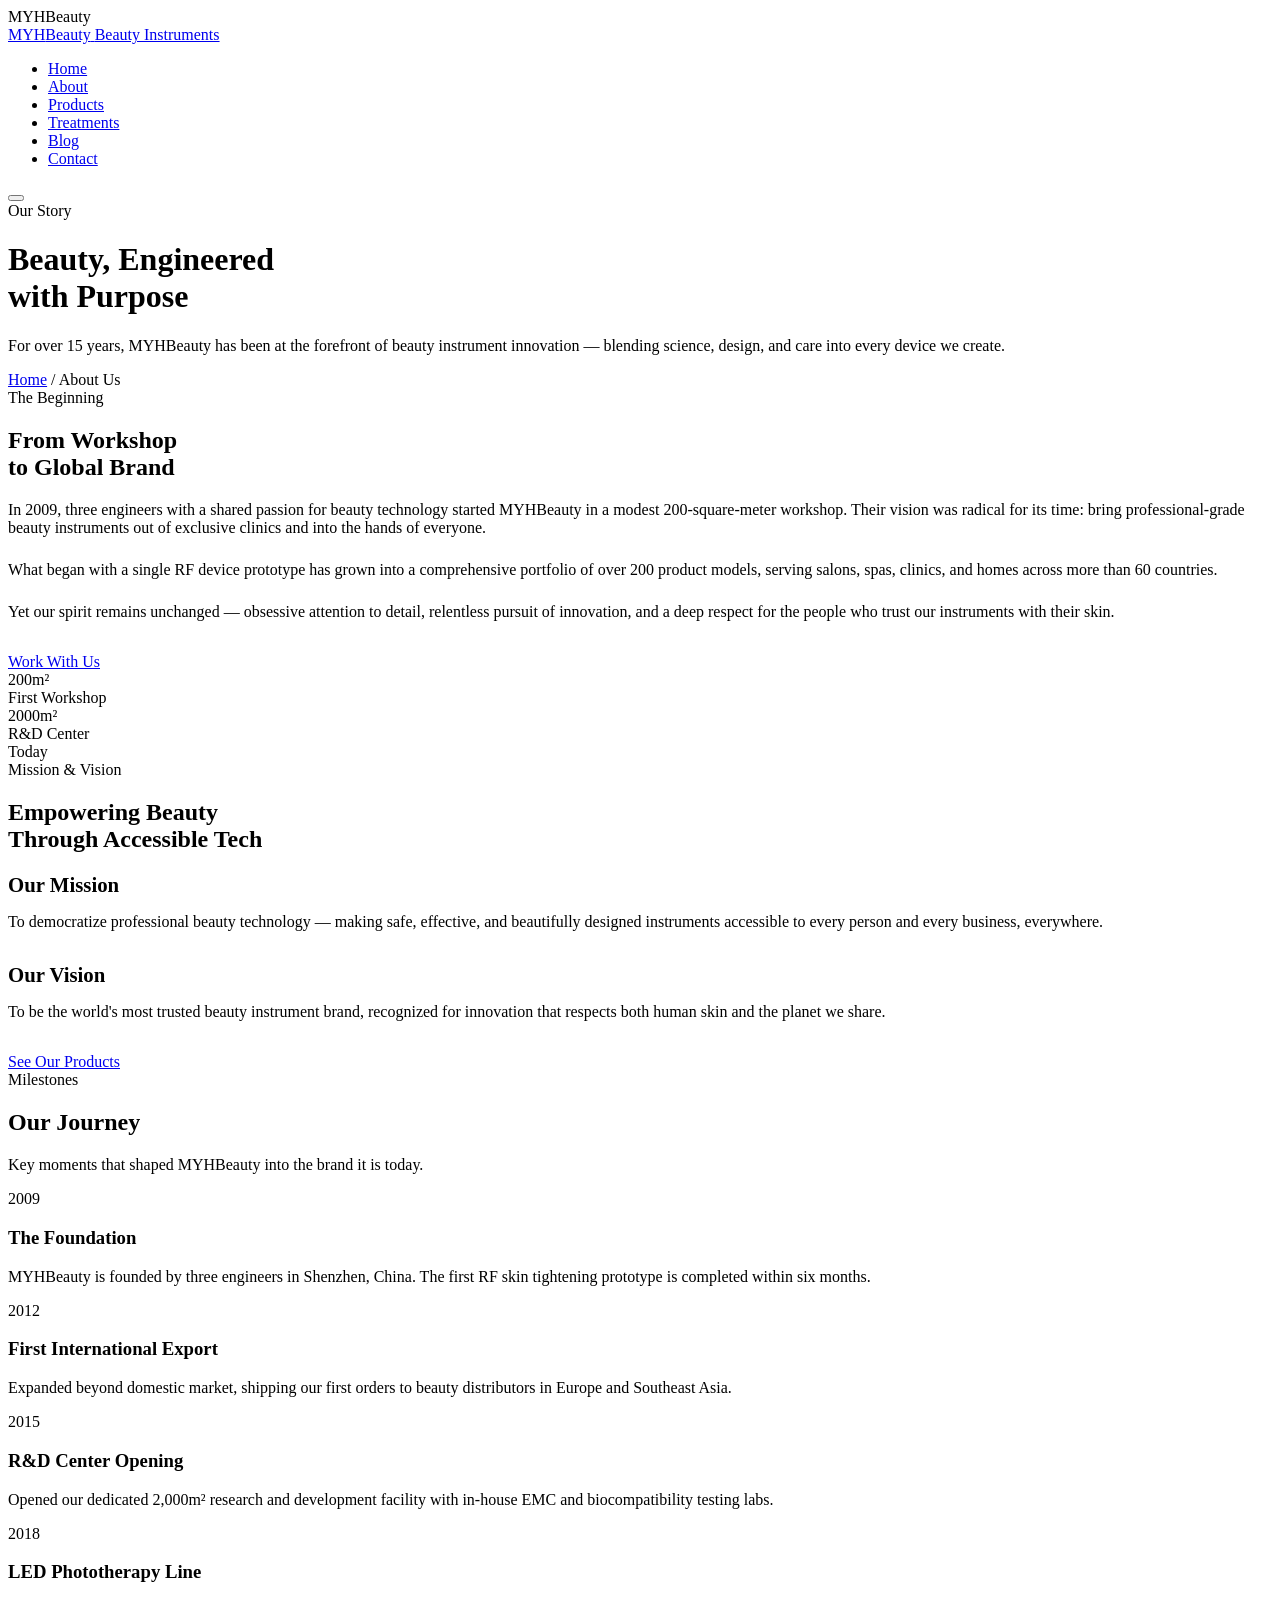
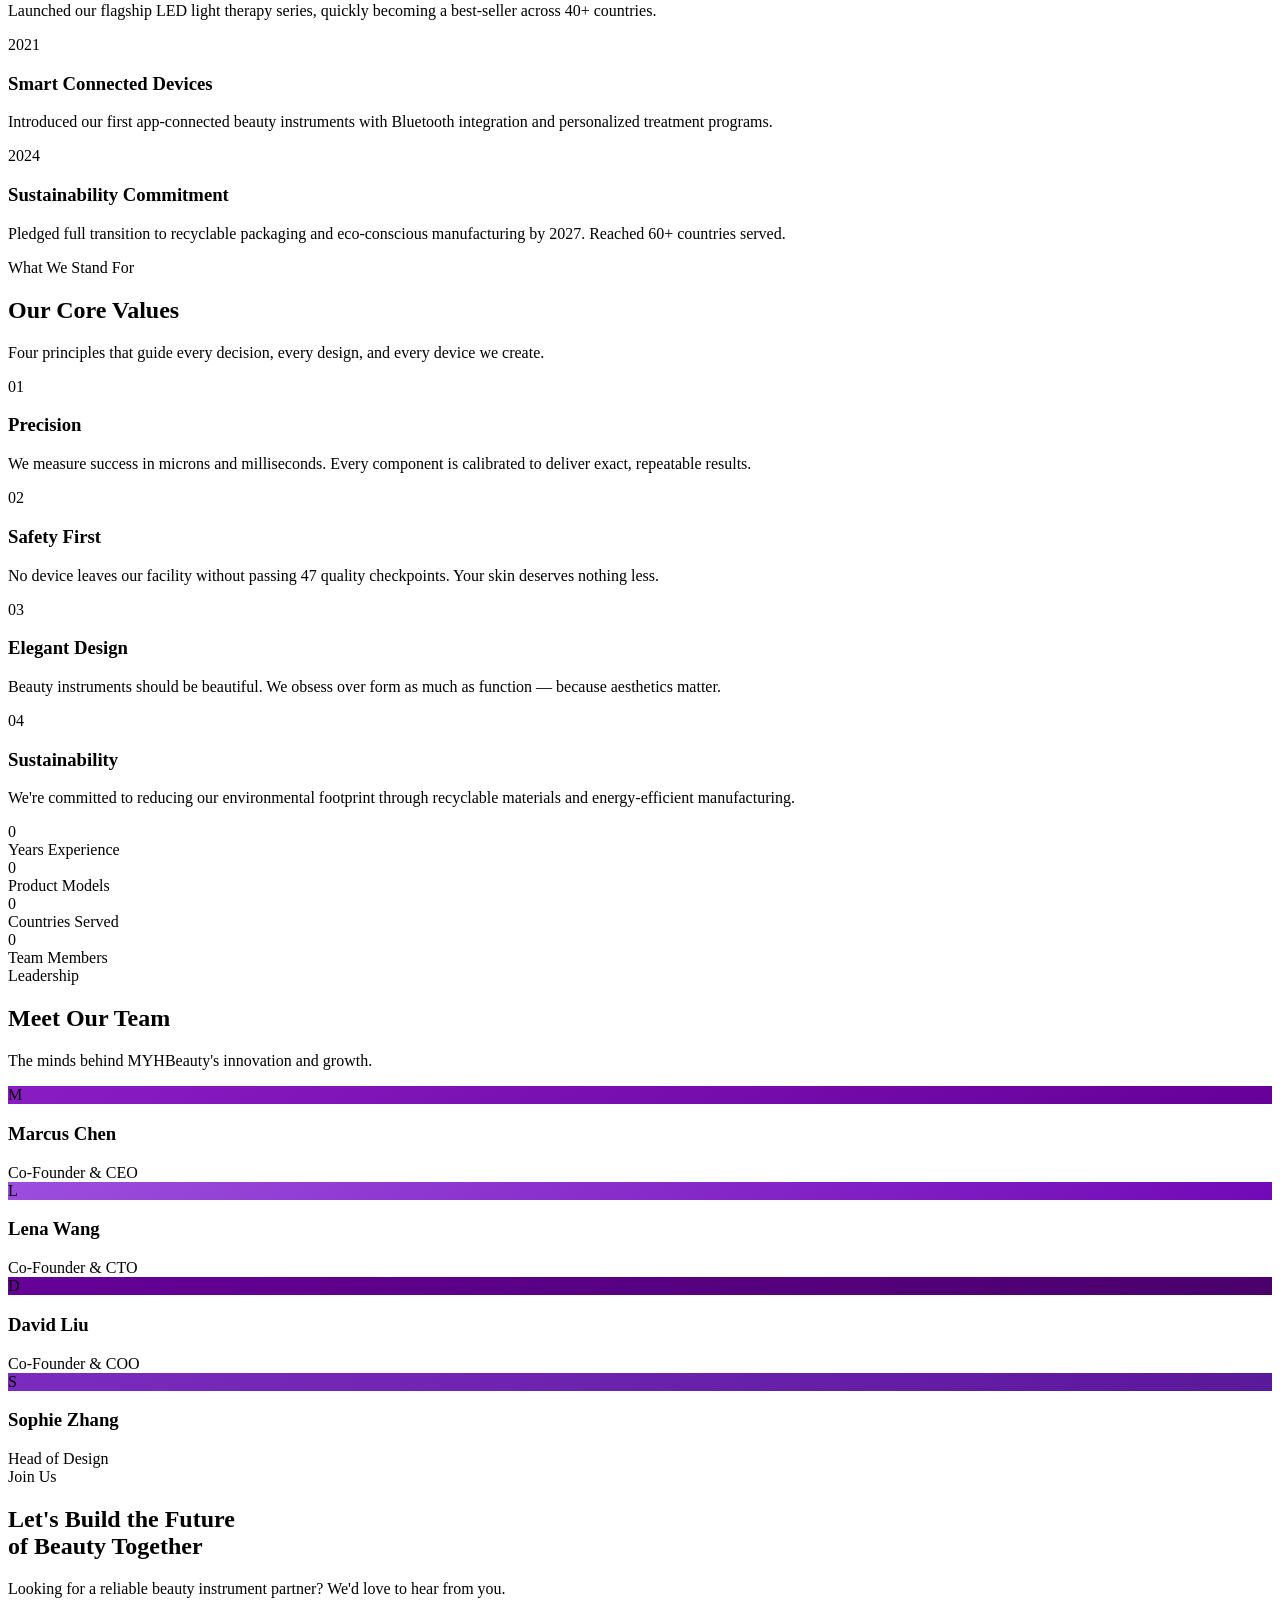
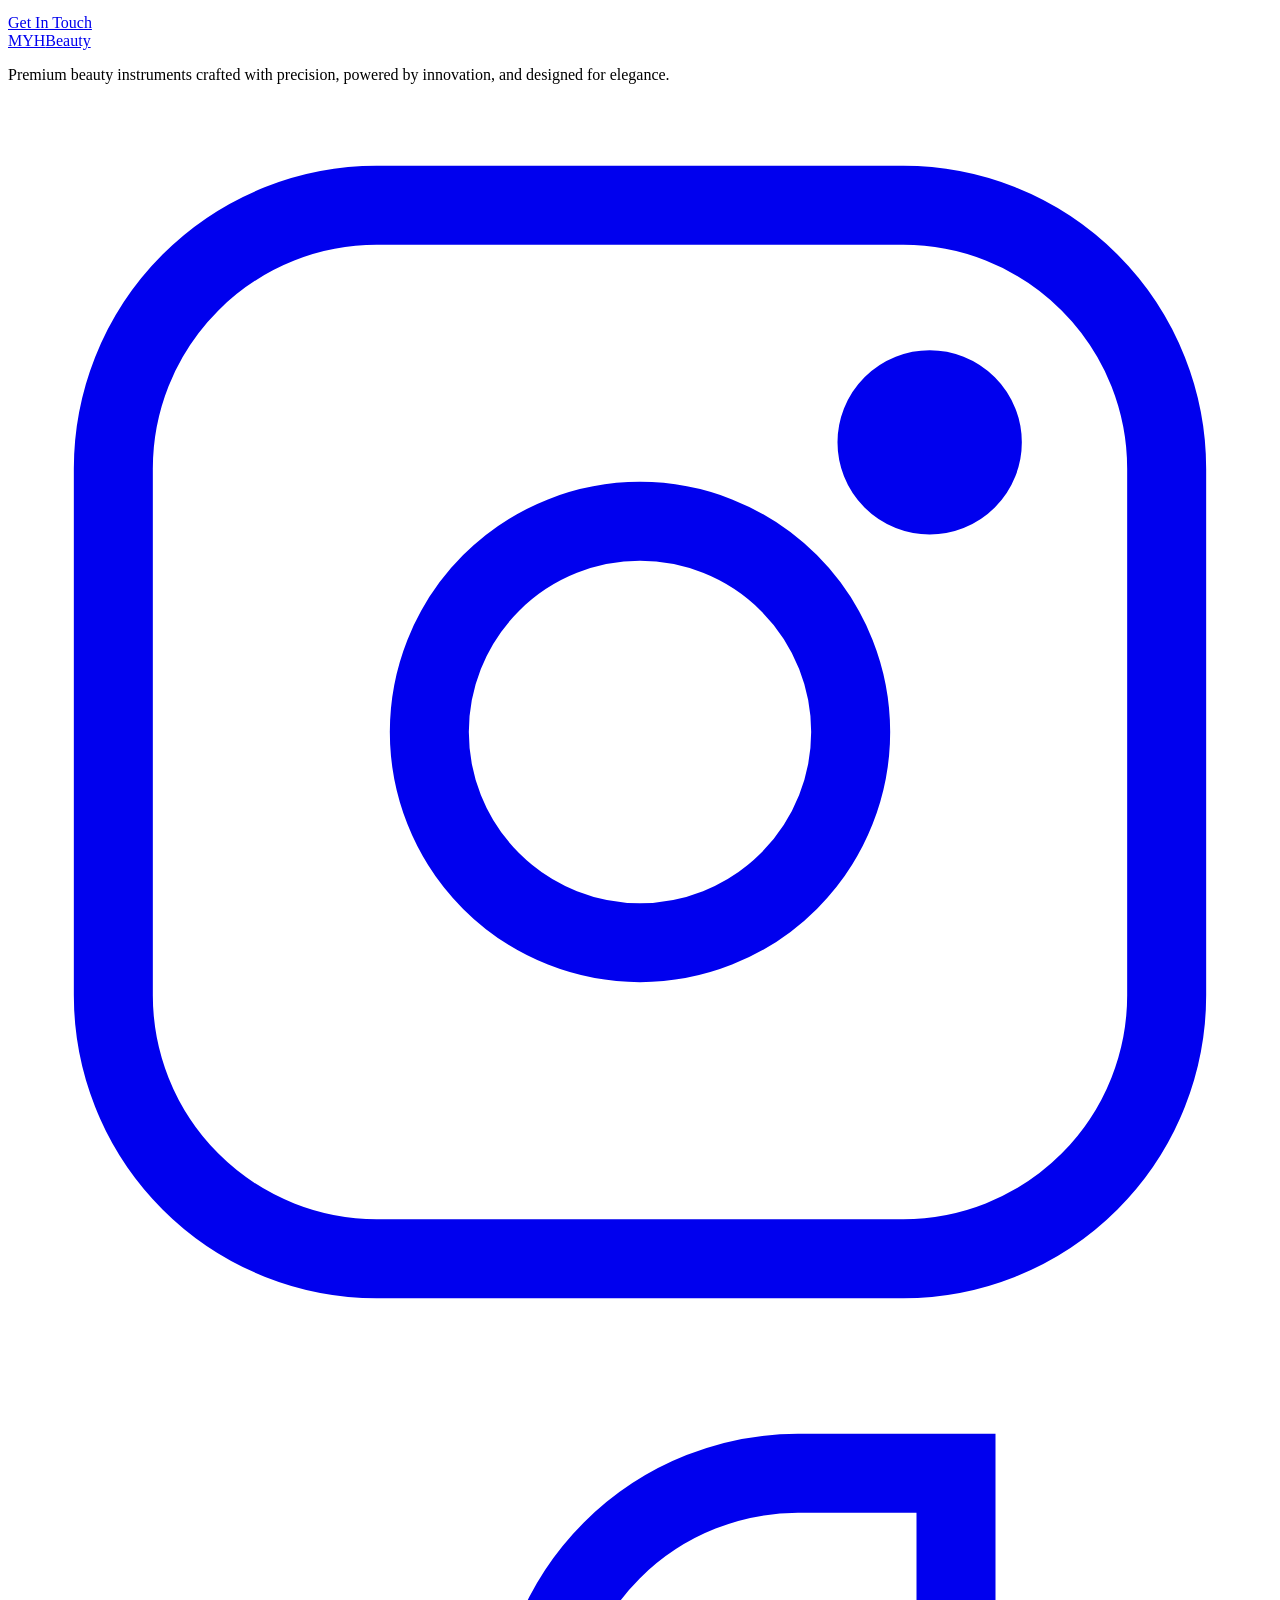
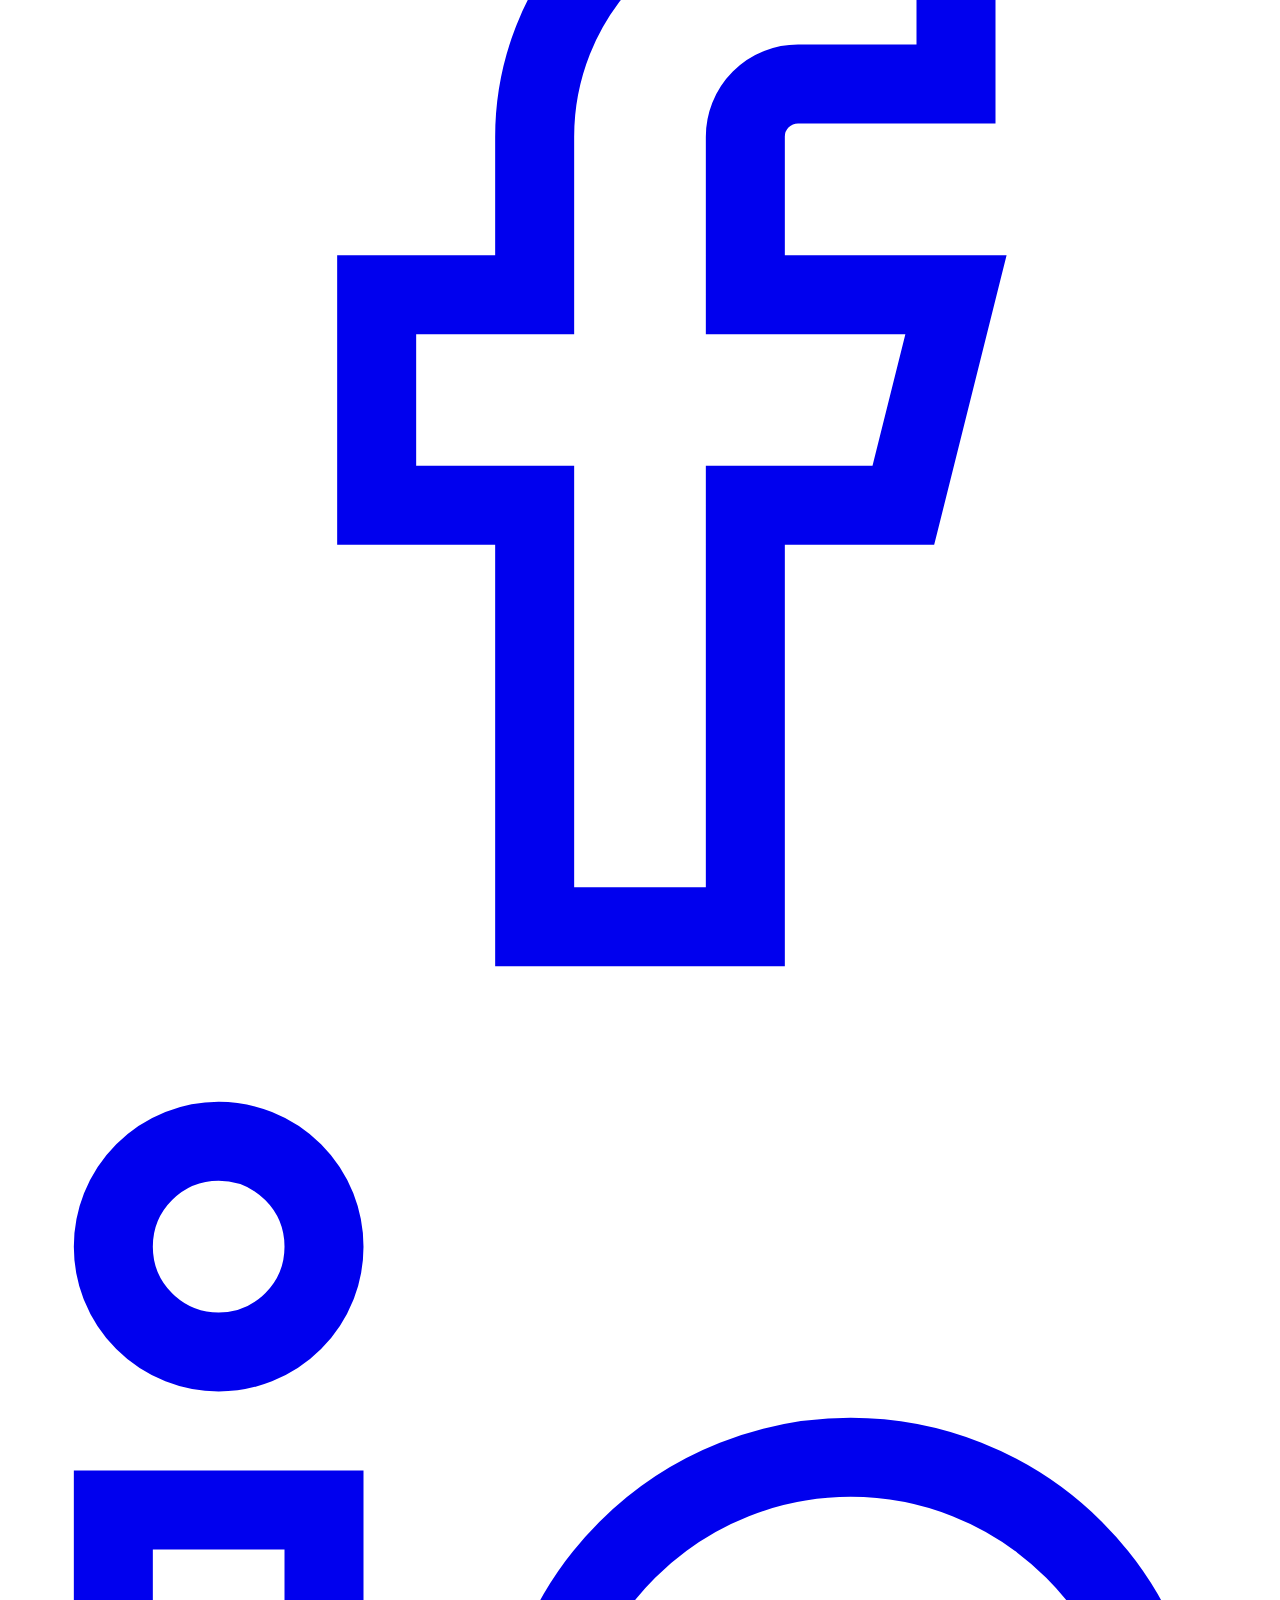
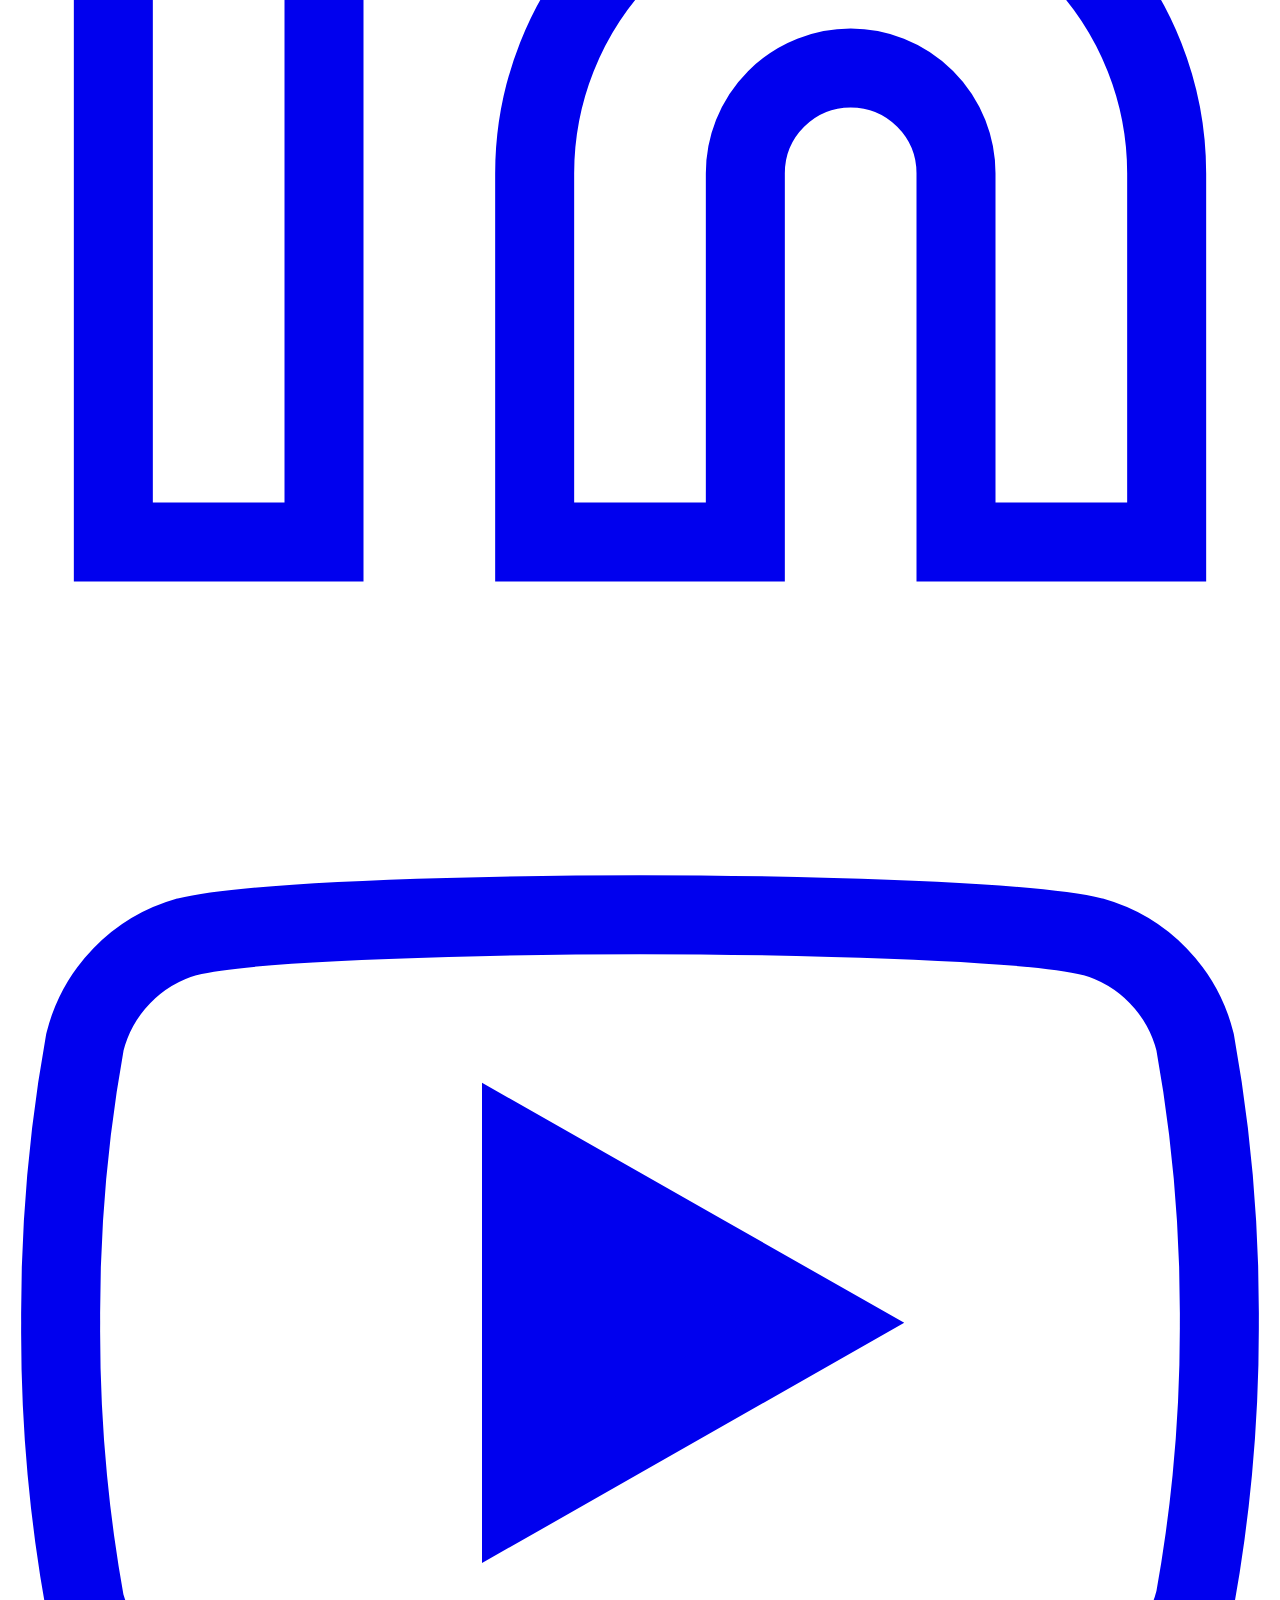
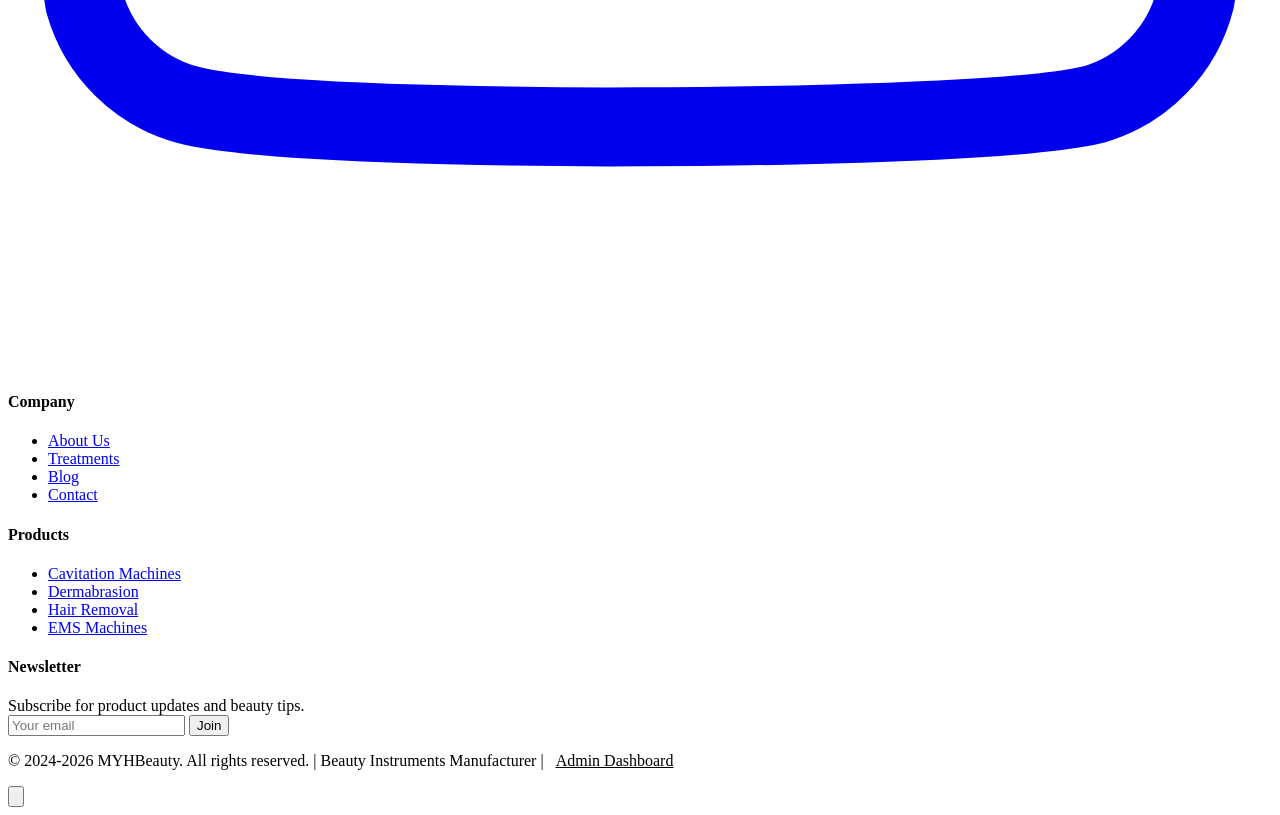
==== about.html @ b7e2413a "Add files via upload" ====
<!DOCTYPE html>
<html lang="en">
<head>
  <meta charset="UTF-8">
  <meta name="viewport" content="width=device-width, initial-scale=1.0">
  <title>About Us — MYHBeauty</title>
  <meta name="description" content="Discover the MYHBeauty story — 15 years of crafting premium beauty instruments with passion, precision, and purpose. Meet our team and explore our journey.">
  <link rel="icon" type="image/svg+xml" href="favicon.svg">
  <meta property="og:type" content="website">
  <meta property="og:title" content="About Us — MYHBeauty">
  <meta property="og:description" content="Discover the MYHBeauty story — 15 years of crafting premium beauty instruments with passion, precision, and purpose.">
  <meta property="og:url" content="https://www.myhbeauty.com/about.html">
  <meta property="og:site_name" content="MYHBeauty">
  <meta name="twitter:card" content="summary_large_image">
  <link rel="preconnect" href="https://fonts.googleapis.com">
  <link rel="preconnect" href="https://fonts.gstatic.com" crossorigin>
  <link href="https://fonts.googleapis.com/css2?family=Cormorant+Garamond:ital,wght@0,400;0,500;0,600;1,400;1,500&family=Jost:wght@300;400;500;600&display=swap" rel="stylesheet">
  <link rel="stylesheet" href="css/style.css">
</head>
<body>

  <!-- Loader -->
  <div class="loader">
    <div class="loader-text">MYHBeauty</div>
  </div>

  <!-- Navigation -->
  <nav class="nav">
    <div class="container nav-inner">
      <a href="index.html" class="nav-logo">
        MYH<span>Beauty</span>
        <span class="sub">Beauty Instruments</span>
      </a>
      <ul class="nav-links">
        <li><a href="index.html">Home</a></li>
        <li><a href="about.html">About</a></li>
        <li><a href="products.html">Products</a></li>
        <li><a href="treatments.html">Treatments</a></li>
        <li><a href="blog.html">Blog</a></li>
        <li><a href="contact.html">Contact</a></li>
      </ul>
      <button class="nav-toggle" aria-label="Menu">
        <span></span><span></span><span></span>
      </button>
    </div>
  </nav>

  <!-- Page Header -->
  <header class="page-header">
    <div class="container">
      <span class="eyebrow reveal">Our Story</span>
      <h1 class="reveal reveal-delay-1">Beauty, Engineered<br>with Purpose</h1>
      <p class="lead reveal reveal-delay-2">
        For over 15 years, MYHBeauty has been at the forefront of beauty
        instrument innovation — blending science, design, and care into
        every device we create.
      </p>
      <div class="breadcrumb reveal reveal-delay-3">
        <a href="index.html">Home</a> <span>/</span> <span>About Us</span>
      </div>
    </div>
  </header>

  <!-- Story -->
  <section class="section">
    <div class="container">
      <div class="split">
        <div class="split-text reveal">
          <span class="eyebrow">The Beginning</span>
          <h2>From Workshop<br>to Global Brand</h2>
          <p class="lead" style="margin-bottom: 1.5rem;">
            In 2009, three engineers with a shared passion for beauty
            technology started MYHBeauty in a modest 200-square-meter
            workshop. Their vision was radical for its time: bring
            professional-grade beauty instruments out of exclusive clinics
            and into the hands of everyone.
          </p>
          <p style="color: var(--c-text-soft); margin-bottom: 1.5rem;">
            What began with a single RF device prototype has grown into a
            comprehensive portfolio of over 200 product models, serving
            salons, spas, clinics, and homes across more than 60 countries.
          </p>
          <p style="color: var(--c-text-soft); margin-bottom: 2rem;">
            Yet our spirit remains unchanged — obsessive attention to detail,
            relentless pursuit of innovation, and a deep respect for the
            people who trust our instruments with their skin.
          </p>
          <a href="contact.html" class="btn btn-outline btn-arrow">Work With Us</a>
        </div>
        <div class="split-visual gradient-1 reveal reveal-delay-1">
          <div class="split-visual-pattern"></div>
          <div class="split-visual-badge">
            <div class="num">200m²</div>
            <div class="label">First Workshop</div>
          </div>
        </div>
      </div>
    </div>
  </section>

  <!-- Mission & Vision -->
  <section class="section bg-warm">
    <div class="container">
      <div class="split split-reverse">
        <div class="split-visual gradient-3 reveal">
          <div class="split-visual-pattern"></div>
          <div class="split-visual-badge">
            <div class="num">2000m²</div>
            <div class="label">R&D Center<br>Today</div>
          </div>
        </div>
        <div class="split-text reveal reveal-delay-1">
          <span class="eyebrow">Mission &amp; Vision</span>
          <h2>Empowering Beauty<br>Through Accessible Tech</h2>
          <div style="margin-bottom: 2rem;">
            <h3 style="margin-bottom: .5rem; font-size: 1.3rem;">Our Mission</h3>
            <p style="color: var(--c-text-soft);">To democratize professional beauty technology — making safe, effective, and beautifully designed instruments accessible to every person and every business, everywhere.</p>
          </div>
          <div style="margin-bottom: 2rem;">
            <h3 style="margin-bottom: .5rem; font-size: 1.3rem;">Our Vision</h3>
            <p style="color: var(--c-text-soft);">To be the world's most trusted beauty instrument brand, recognized for innovation that respects both human skin and the planet we share.</p>
          </div>
          <a href="products.html" class="btn btn-outline btn-arrow">See Our Products</a>
        </div>
      </div>
    </div>
  </section>

  <!-- Timeline -->
  <section class="section">
    <div class="container">
      <div class="section-title reveal">
        <span class="eyebrow">Milestones</span>
        <h2>Our Journey</h2>
        <p class="lead">Key moments that shaped MYHBeauty into the brand it is today.</p>
      </div>
      <div class="timeline">
        <div class="timeline-item reveal">
          <div class="timeline-year">2009</div>
          <h3>The Foundation</h3>
          <p>MYHBeauty is founded by three engineers in Shenzhen, China. The first RF skin tightening prototype is completed within six months.</p>
        </div>
        <div class="timeline-item reveal">
          <div class="timeline-year">2012</div>
          <h3>First International Export</h3>
          <p>Expanded beyond domestic market, shipping our first orders to beauty distributors in Europe and Southeast Asia.</p>
        </div>
        <div class="timeline-item reveal">
          <div class="timeline-year">2015</div>
          <h3>R&amp;D Center Opening</h3>
          <p>Opened our dedicated 2,000m² research and development facility with in-house EMC and biocompatibility testing labs.</p>
        </div>
        <div class="timeline-item reveal">
          <div class="timeline-year">2018</div>
          <h3>LED Phototherapy Line</h3>
          <p>Launched our flagship LED light therapy series, quickly becoming a best-seller across 40+ countries.</p>
        </div>
        <div class="timeline-item reveal">
          <div class="timeline-year">2021</div>
          <h3>Smart Connected Devices</h3>
          <p>Introduced our first app-connected beauty instruments with Bluetooth integration and personalized treatment programs.</p>
        </div>
        <div class="timeline-item reveal">
          <div class="timeline-year">2024</div>
          <h3>Sustainability Commitment</h3>
          <p>Pledged full transition to recyclable packaging and eco-conscious manufacturing by 2027. Reached 60+ countries served.</p>
        </div>
      </div>
    </div>
  </section>

  <!-- Core Values -->
  <section class="section bg-soft">
    <div class="container">
      <div class="section-title reveal">
        <span class="eyebrow">What We Stand For</span>
        <h2>Our Core Values</h2>
        <p class="lead">Four principles that guide every decision, every design, and every device we create.</p>
      </div>
      <div class="values-grid">
        <div class="value-item reveal">
          <span class="value-num">01</span>
          <h3>Precision</h3>
          <p>We measure success in microns and milliseconds. Every component is calibrated to deliver exact, repeatable results.</p>
        </div>
        <div class="value-item reveal reveal-delay-1">
          <span class="value-num">02</span>
          <h3>Safety First</h3>
          <p>No device leaves our facility without passing 47 quality checkpoints. Your skin deserves nothing less.</p>
        </div>
        <div class="value-item reveal reveal-delay-2">
          <span class="value-num">03</span>
          <h3>Elegant Design</h3>
          <p>Beauty instruments should be beautiful. We obsess over form as much as function — because aesthetics matter.</p>
        </div>
        <div class="value-item reveal reveal-delay-3">
          <span class="value-num">04</span>
          <h3>Sustainability</h3>
          <p>We're committed to reducing our environmental footprint through recyclable materials and energy-efficient manufacturing.</p>
        </div>
      </div>
    </div>
  </section>

  <!-- Stats -->
  <section class="section bg-dark">
    <div class="container">
      <div class="stats">
        <div class="stat-item reveal">
          <div class="num"><span data-count="15" data-suffix="+">0</span></div>
          <div class="label">Years Experience</div>
        </div>
        <div class="stat-item reveal reveal-delay-1">
          <div class="num"><span data-count="200" data-suffix="+">0</span></div>
          <div class="label">Product Models</div>
        </div>
        <div class="stat-item reveal reveal-delay-2">
          <div class="num"><span data-count="60" data-suffix="+">0</span></div>
          <div class="label">Countries Served</div>
        </div>
        <div class="stat-item reveal reveal-delay-3">
          <div class="num"><span data-count="120" data-suffix="+">0</span></div>
          <div class="label">Team Members</div>
        </div>
      </div>
    </div>
  </section>

  <!-- Team -->
  <section class="section">
    <div class="container">
      <div class="section-title reveal">
        <span class="eyebrow">Leadership</span>
        <h2>Meet Our Team</h2>
        <p class="lead">The minds behind MYHBeauty's innovation and growth.</p>
      </div>
      <div class="team-grid">
        <div class="team-card reveal">
          <div class="team-avatar" style="background: linear-gradient(145deg, #8a1cc4, #660099);">M</div>
          <h3>Marcus Chen</h3>
          <div class="team-role">Co-Founder &amp; CEO</div>
        </div>
        <div class="team-card reveal reveal-delay-1">
          <div class="team-avatar" style="background: linear-gradient(145deg, #9d4edd, #7209b7);">L</div>
          <h3>Lena Wang</h3>
          <div class="team-role">Co-Founder &amp; CTO</div>
        </div>
        <div class="team-card reveal reveal-delay-2">
          <div class="team-avatar" style="background: linear-gradient(145deg, #660099, #4a006b);">D</div>
          <h3>David Liu</h3>
          <div class="team-role">Co-Founder &amp; COO</div>
        </div>
        <div class="team-card reveal reveal-delay-3">
          <div class="team-avatar" style="background: linear-gradient(145deg, #7b2cbf, #5a189a);">S</div>
          <h3>Sophie Zhang</h3>
          <div class="team-role">Head of Design</div>
        </div>
      </div>
    </div>
  </section>

  <!-- CTA Banner -->
  <section class="cta-banner bg-warm">
    <div class="container container-narrow">
      <div class="reveal">
        <span class="eyebrow">Join Us</span>
        <h2>Let's Build the Future<br>of Beauty Together</h2>
        <p class="lead">
          Looking for a reliable beauty instrument partner? We'd love to hear
          from you.
        </p>
        <a href="contact.html" class="btn btn-primary btn-arrow">Get In Touch</a>
      </div>
    </div>
  </section>

  <!-- Footer -->
  <footer class="footer">
    <div class="container">
      <div class="footer-grid">
        <div class="footer-brand">
          <a href="index.html" class="nav-logo">MYH<span style="color:var(--c-accent)">Beauty</span></a>
          <p>Premium beauty instruments crafted with precision, powered by innovation, and designed for elegance.</p>
          <div class="footer-social">
            <a href="#" aria-label="Instagram"><svg viewBox="0 0 24 24" fill="none" stroke="currentColor" stroke-width="1.5"><rect x="2" y="2" width="20" height="20" rx="5"/><circle cx="12" cy="12" r="4"/><circle cx="17.5" cy="6.5" r="1" fill="currentColor"/></svg></a>
            <a href="#" aria-label="Facebook"><svg viewBox="0 0 24 24" fill="none" stroke="currentColor" stroke-width="1.5"><path d="M18 2h-3a5 5 0 00-5 5v3H7v4h3v8h4v-8h3l1-4h-4V7a1 1 0 011-1h3z"/></svg></a>
            <a href="#" aria-label="LinkedIn"><svg viewBox="0 0 24 24" fill="none" stroke="currentColor" stroke-width="1.5"><path d="M16 8a6 6 0 016 6v7h-4v-7a2 2 0 00-4 0v7h-4v-7a6 6 0 016-6z"/><rect x="2" y="9" width="4" height="12"/><circle cx="4" cy="4" r="2"/></svg></a>
            <a href="#" aria-label="YouTube"><svg viewBox="0 0 24 24" fill="none" stroke="currentColor" stroke-width="1.5"><path d="M22.54 6.42a2.78 2.78 0 00-1.94-2C18.88 4 12 4 12 4s-6.88 0-8.6.42a2.78 2.78 0 00-1.94 2A29 29 0 001 11.75a29 29 0 00.46 5.33A2.78 2.78 0 003.4 19c1.72.46 8.6.42 8.6.42s6.88 0 8.6-.42a2.78 2.78 0 001.94-2 29 29 0 00.46-5.25 29 29 0 00-.46-5.33z"/><path d="M9.75 15.02l5.75-3.27-5.75-3.27v6.54z" fill="currentColor"/></svg></a>
          </div>
        </div>
        <div class="footer-col">
          <h4>Company</h4>
          <ul>
            <li><a href="about.html">About Us</a></li>
            <li><a href="treatments.html">Treatments</a></li>
            <li><a href="blog.html">Blog</a></li>
            <li><a href="contact.html">Contact</a></li>
          </ul>
        </div>
        <div class="footer-col">
          <h4>Products</h4>
          <ul>
            <li><a href="products.html?cat=cavitation">Cavitation Machines</a></li>
            <li><a href="products.html?cat=derma">Dermabrasion</a></li>
            <li><a href="products.html?cat=hair">Hair Removal</a></li>
            <li><a href="products.html?cat=ems">EMS Machines</a></li>
          </ul>
        </div>
        <div class="footer-col">
          <h4>Newsletter</h4>
          <p style="font-size: var(--fs-sm); margin-bottom: 0;">Subscribe for product updates and beauty tips.</p>
          <form class="newsletter-form">
            <input type="email" placeholder="Your email" required>
            <button type="submit">Join</button>
          </form>
        </div>
      </div>
      <div class="footer-bottom">
        <p>&copy; 2024-2026 MYHBeauty. All rights reserved. | Beauty Instruments Manufacturer | <a href="login.html" style="color:var(--c-accent); margin-left:.5rem;">Admin Dashboard</a></p>
      </div>
    </div>
  </footer>

  <!-- Scroll to Top -->
  <button class="scroll-top" aria-label="Scroll to top">
    <svg viewBox="0 0 24 24" fill="none" stroke="currentColor" stroke-width="2"><path d="M18 15l-6-6-6 6"/></svg>
  </button>

  <script src="js/store.js"></script>
  <script src="js/main.js"></script>
</body>
</html>
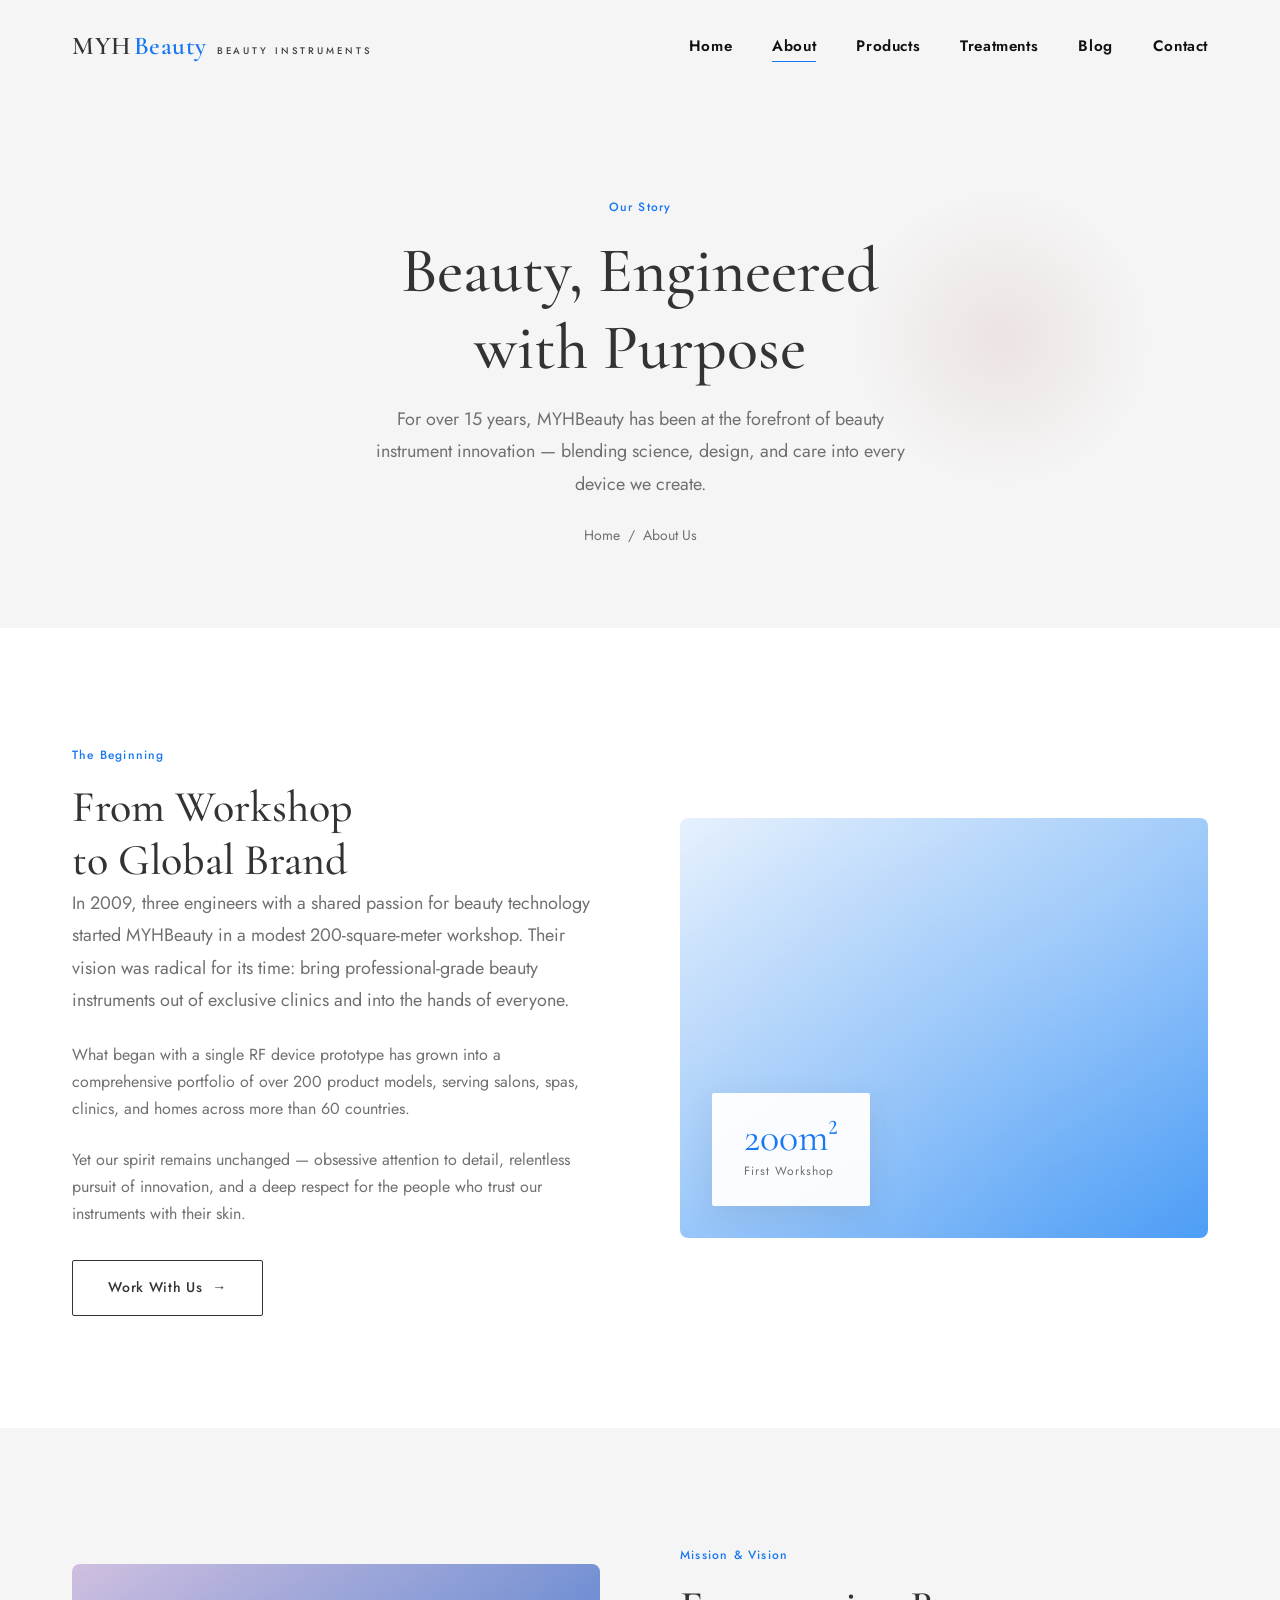
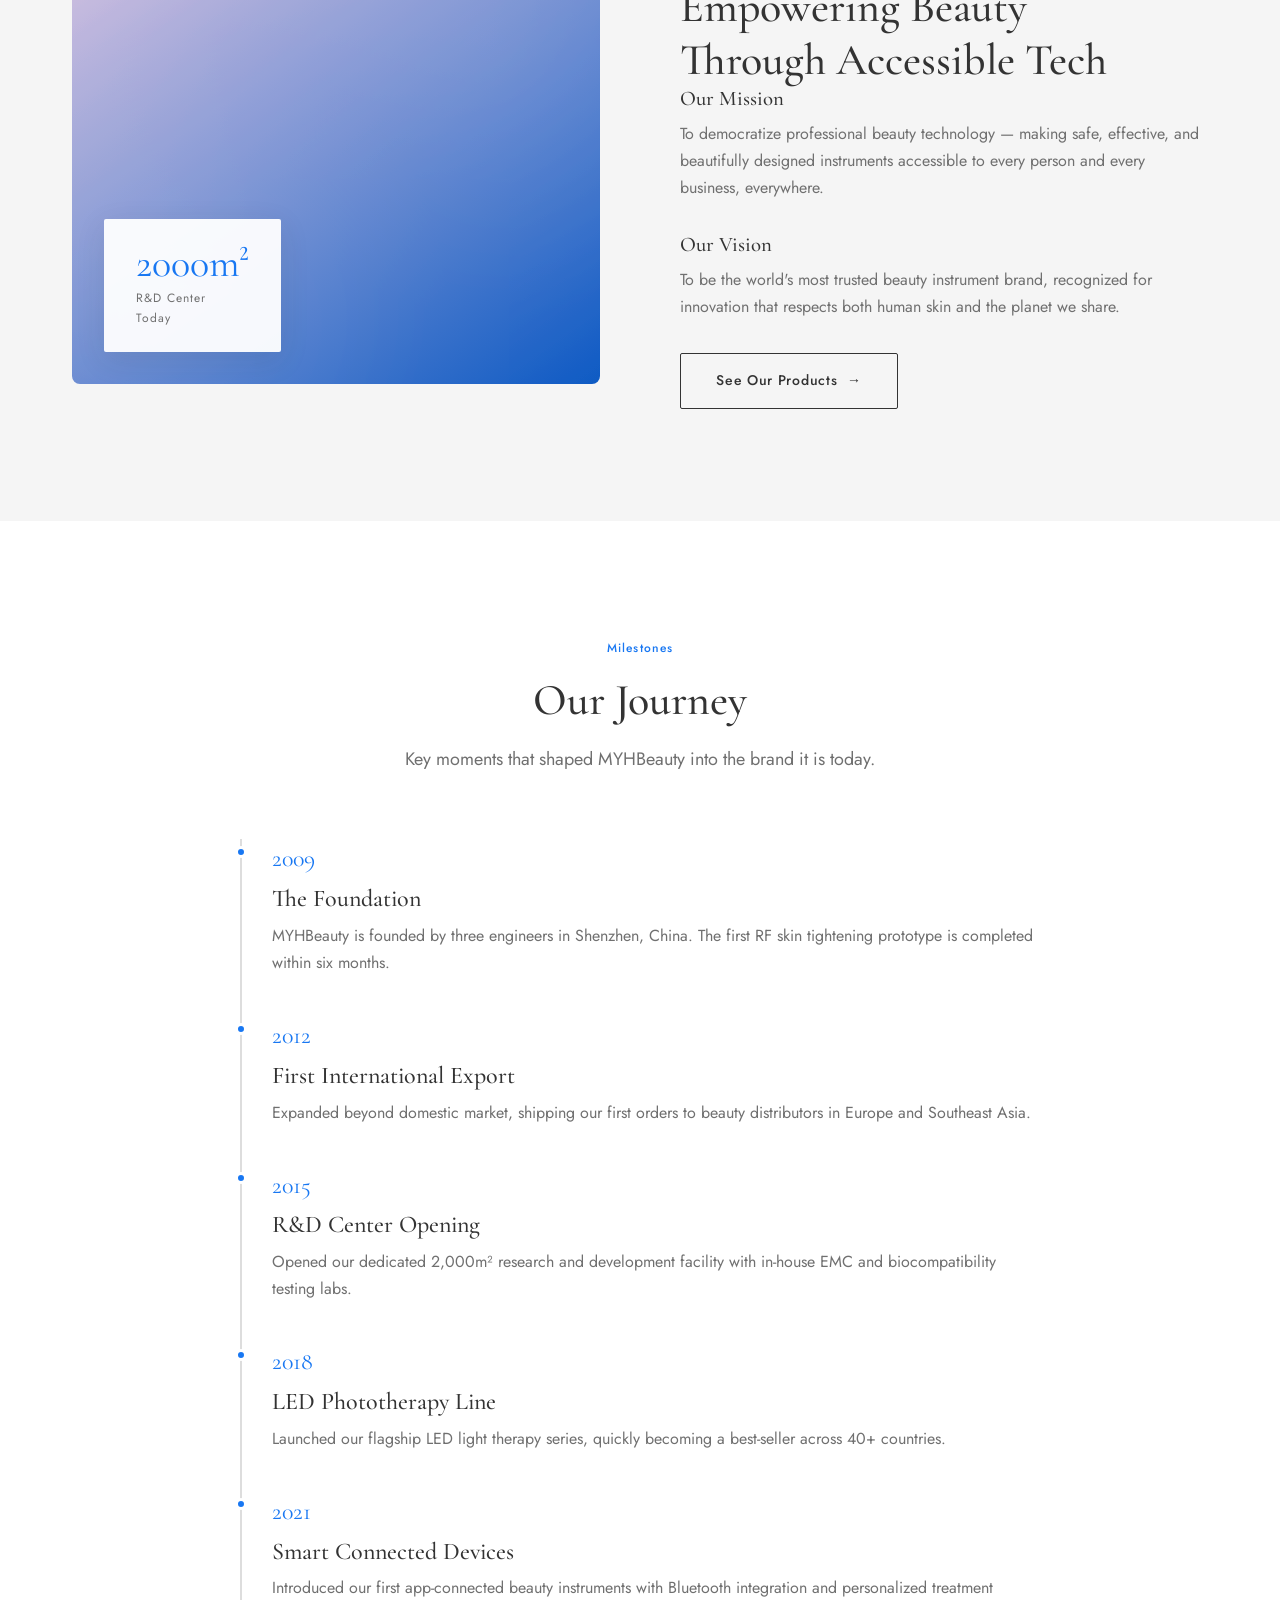
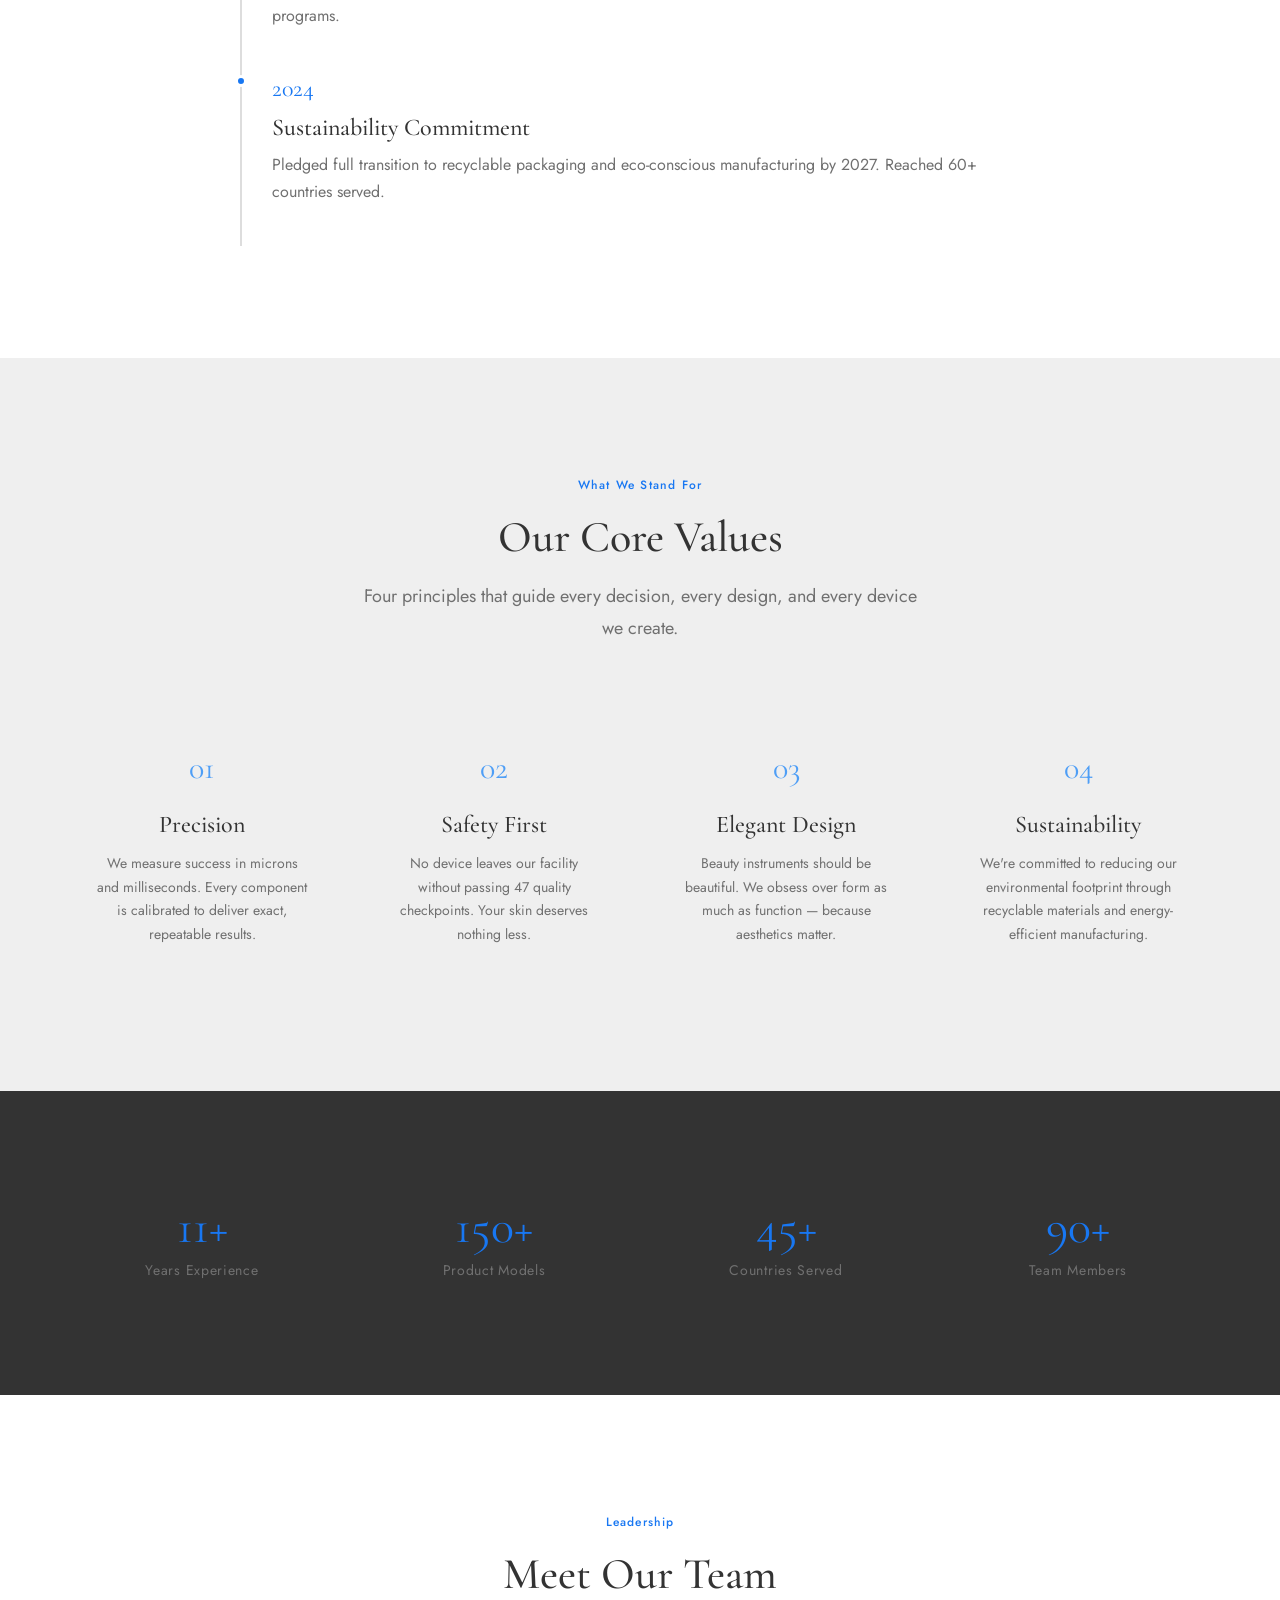
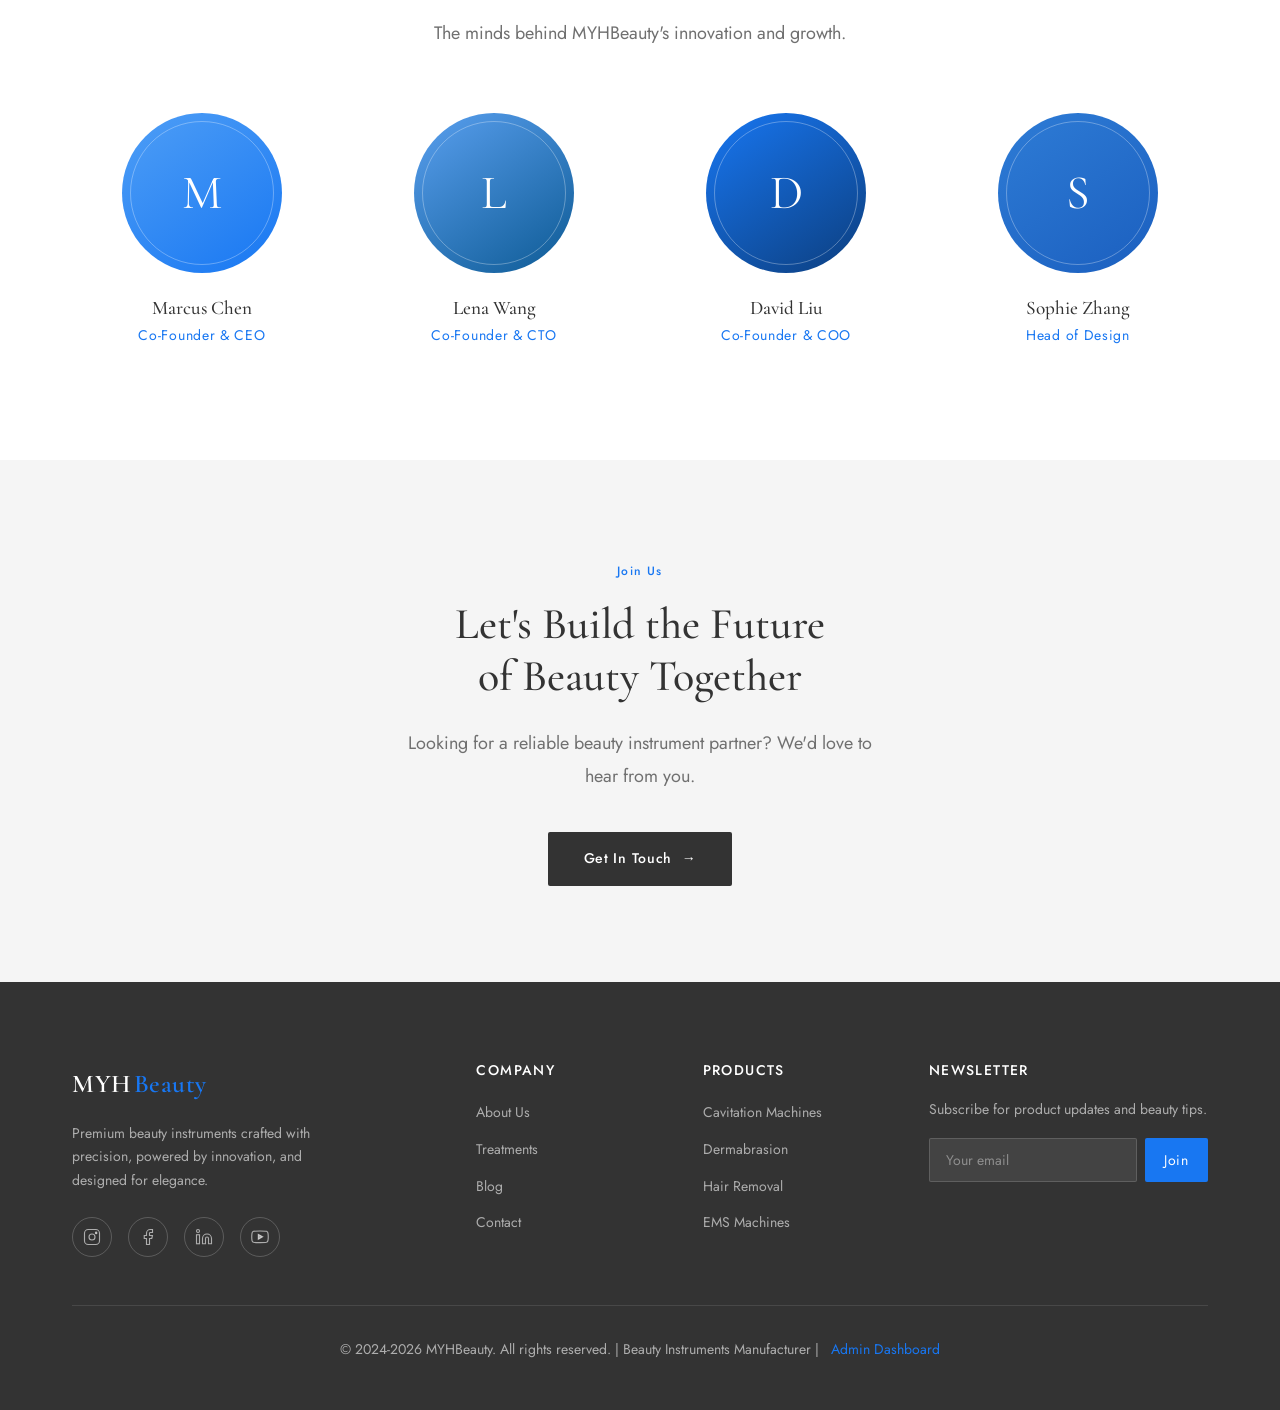
==== commit d4ee4dc4: "Add files via upload" ====
--- a/about.html
+++ b/about.html
@@ -236,22 +236,22 @@
       </div>
       <div class="team-grid">
         <div class="team-card reveal">
-          <div class="team-avatar" style="background: linear-gradient(145deg, #8a1cc4, #660099);">M</div>
+          <div class="team-avatar" style="background: linear-gradient(145deg, #4E9EF6, #1877F2);">M</div>
           <h3>Marcus Chen</h3>
           <div class="team-role">Co-Founder &amp; CEO</div>
         </div>
         <div class="team-card reveal reveal-delay-1">
-          <div class="team-avatar" style="background: linear-gradient(145deg, #9d4edd, #7209b7);">L</div>
+          <div class="team-avatar" style="background: linear-gradient(145deg, #5AA0F0, #0D5A94);">L</div>
           <h3>Lena Wang</h3>
           <div class="team-role">Co-Founder &amp; CTO</div>
         </div>
         <div class="team-card reveal reveal-delay-2">
-          <div class="team-avatar" style="background: linear-gradient(145deg, #660099, #4a006b);">D</div>
+          <div class="team-avatar" style="background: linear-gradient(145deg, #1877F2, #0C3E7E);">D</div>
           <h3>David Liu</h3>
           <div class="team-role">Co-Founder &amp; COO</div>
         </div>
         <div class="team-card reveal reveal-delay-3">
-          <div class="team-avatar" style="background: linear-gradient(145deg, #7b2cbf, #5a189a);">S</div>
+          <div class="team-avatar" style="background: linear-gradient(145deg, #2E7CD6, #1B5FBF);">S</div>
           <h3>Sophie Zhang</h3>
           <div class="team-role">Head of Design</div>
         </div>
--- a/css/style.css
+++ b/css/style.css
@@ -0,0 +1,2833 @@
+/* ============================================
+   MYHBeauty — Global Stylesheet
+   Beauty Instruments | Minimal & Elegant
+   ============================================ */
+
+/* ---------- Design Tokens ---------- */
+:root {
+  /* Color Palette — Medical-blue theme (beauty instrument industry) */
+  --c-bg:        #ffffff;
+  --c-bg-warm:   #f5f5f5;
+  --c-bg-soft:   #efefef;
+  --c-dark:      #333333;
+  --c-text:      #333333;
+  --c-text-soft: #707070;
+  --c-line:      #dddddd;
+  --c-accent:    #1877F2;        /* brand blue */
+  --c-accent-d:  #0F5BC4;        /* deep blue (hover) */
+  --c-rose:      #4E9EF6;        /* bright blue accent */
+  --c-rose-soft: #E7F1FD;        /* light blue tint */
+  --c-cream:     #f8f6f4;        /* warm off-white (modal / card panels) */
+  --c-border:    #e8e8e8;        /* light borders for cards/tables */
+  --c-white:     #ffffff;
+
+  /* Typography */
+  --ff-serif:   'Cormorant Garamond', 'Playfair Display', Georgia, serif;
+  --ff-sans:    'Jost', 'Montserrat', -apple-system, 'Segoe UI', sans-serif;
+  --fs-xs:  .75rem;
+  --fs-sm:  .875rem;
+  --fs-base:1rem;
+  --fs-lg:  1.125rem;
+  --fs-xl:  1.5rem;
+  --fs-2xl: 2rem;
+  --fs-3xl: 2.75rem;
+  --fs-4xl: 3.5rem;
+  --fs-5xl: 4.5rem;
+
+  /* Spacing & Layout */
+  --container: 1200px;
+  --container-narrow: 860px;
+  --radius:    2px;
+  --radius-lg: 8px;
+  --transition: .4s cubic-bezier(.25,.46,.45,.94);
+  --shadow-sm: 0 2px 12px rgba(51,51,51,.06);
+  --shadow-md: 0 8px 30px rgba(51,51,51,.10);
+  --shadow-lg: 0 20px 60px rgba(51,51,51,.14);
+
+  /* Aliases (backwards-compatible naming) */
+  --font-heading: var(--ff-serif);
+  --font-body:    var(--ff-sans);
+  --c-charcoal:   var(--c-dark);
+  --c-muted:      var(--c-text-soft);
+}
+
+/* ---------- Reset ---------- */
+*, *::before, *::after { margin: 0; padding: 0; box-sizing: border-box; }
+html { scroll-behavior: smooth; -webkit-font-smoothing: antialiased; }
+body {
+  font-family: var(--ff-sans);
+  font-size: var(--fs-base);
+  line-height: 1.7;
+  color: var(--c-text);
+  background: var(--c-bg);
+  overflow-x: hidden;
+}
+img { max-width: 100%; display: block; }
+a { color: inherit; text-decoration: none; transition: color var(--transition); }
+ul { list-style: none; }
+button { font-family: inherit; cursor: pointer; border: none; background: none; }
+
+/* ---------- Typography Helpers ---------- */
+.serif { font-family: var(--ff-serif); }
+.eyebrow {
+  font-size: var(--fs-xs);
+  letter-spacing: .1em;
+  text-transform: capitalize;
+  color: var(--c-accent);
+  font-weight: 500;
+  display: inline-block;
+  margin-bottom: 1rem;
+}
+h1, h2, h3, h4 { font-family: var(--ff-serif); font-weight: 500; color: var(--c-dark); line-height: 1.2; }
+h1 { font-size: clamp(2.5rem, 5vw, var(--fs-5xl)); }
+h2 { font-size: clamp(2rem, 4vw, var(--fs-3xl)); }
+h3 { font-size: var(--fs-xl); }
+p  { margin-bottom: 1rem; }
+.lead { font-size: var(--fs-lg); color: var(--c-text-soft); line-height: 1.8; }
+
+/* ---------- Layout ---------- */
+.container {
+  width: 100%;
+  max-width: var(--container);
+  margin: 0 auto;
+  padding: 0 2rem;
+}
+.container-narrow { max-width: var(--container-narrow); }
+.section { padding: 7rem 0; }
+.section-sm { padding: 5rem 0; }
+.text-center { text-align: center; }
+.bg-warm  { background: var(--c-bg-warm); }
+.bg-soft  { background: var(--c-bg-soft); }
+.bg-dark  { background: var(--c-dark); color: var(--c-white); }
+.bg-dark h1, .bg-dark h2, .bg-dark h3 { color: var(--c-white); }
+
+/* ---------- Buttons ---------- */
+.btn {
+  display: inline-flex;
+  align-items: center;
+  gap: .6rem;
+  padding: .95rem 2.2rem;
+  font-size: var(--fs-sm);
+  letter-spacing: .05em;
+  text-transform: capitalize;
+  font-weight: 500;
+  border-radius: var(--radius);
+  transition: all var(--transition);
+  position: relative;
+  overflow: hidden;
+}
+.btn-primary {
+  background: var(--c-dark);
+  color: var(--c-white);
+}
+.btn-primary:hover {
+  background: var(--c-accent);
+  transform: translateY(-2px);
+  box-shadow: var(--shadow-md);
+}
+.btn-outline {
+  border: 1px solid var(--c-dark);
+  color: var(--c-dark);
+}
+.btn-outline:hover {
+  background: var(--c-dark);
+  color: var(--c-white);
+}
+.btn-light {
+  border: 1px solid rgba(255,255,255,.4);
+  color: var(--c-white);
+}
+.btn-sm {
+  padding: 0.6rem 1.4rem;
+  font-size: var(--fs-xs);
+  letter-spacing: 0.1em;
+}
+.btn-light:hover {
+  background: var(--c-white);
+  color: var(--c-dark);
+  border-color: var(--c-white);
+}
+.btn-arrow::after {
+  content: '\2192';
+  transition: transform var(--transition);
+}
+.btn-arrow:hover::after { transform: translateX(4px); }
+
+/* ---------- Navigation ---------- */
+.nav {
+  position: fixed;
+  top: 0; left: 0; right: 0;
+  z-index: 1000;
+  padding: 1.5rem 0;
+  transition: all var(--transition);
+  background: transparent;
+}
+.nav.scrolled {
+  background: rgba(255,255,255,.96);
+  backdrop-filter: blur(12px);
+  padding: 1rem 0;
+  box-shadow: var(--shadow-sm);
+}
+.nav-inner {
+  display: flex;
+  align-items: center;
+  justify-content: space-between;
+}
+.nav-logo {
+  font-family: var(--ff-serif);
+  font-size: 1.6rem;
+  font-weight: 600;
+  letter-spacing: .02em;
+  color: var(--c-dark);
+  display: flex;
+  align-items: baseline;
+  gap: 2px;
+}
+.nav-logo span { color: var(--c-accent); }
+.nav-logo .sub {
+  font-family: var(--ff-sans);
+  font-size: .6rem;
+  letter-spacing: .3em;
+  text-transform: uppercase;
+  color: #444444;
+  margin-left: .5rem;
+  font-weight: 500;
+}
+.nav-links {
+  display: flex;
+  gap: 2.5rem;
+  align-items: center;
+}
+.nav-links a {
+  font-size: 0.95rem;
+  letter-spacing: .04em;
+  text-transform: capitalize;
+  color: #111111;
+  font-weight: 600;
+  position: relative;
+  padding: .3rem 0;
+}
+.nav-links a::after {
+  content: '';
+  position: absolute;
+  bottom: 0; left: 0;
+  width: 0; height: 1px;
+  background: var(--c-accent);
+  transition: width var(--transition);
+}
+.nav-links a:hover::after,
+.nav-links a.active::after { width: 100%; }
+.nav-links a:hover { color: var(--c-accent); }
+.nav-toggle {
+  display: none;
+  flex-direction: column;
+  gap: 5px;
+  padding: .5rem;
+}
+.nav-toggle span {
+  width: 26px; height: 2px;
+  background: var(--c-dark);
+  transition: all var(--transition);
+}
+.nav-toggle.open span:nth-child(1) { transform: translateY(7px) rotate(45deg); }
+.nav-toggle.open span:nth-child(2) { opacity: 0; }
+.nav-toggle.open span:nth-child(3) { transform: translateY(-7px) rotate(-45deg); }
+
+/* ---------- Hero ---------- */
+.hero {
+  min-height: 100vh;
+  display: flex;
+  align-items: center;
+  position: relative;
+  overflow: hidden;
+}
+.hero-bg {
+  position: absolute;
+  inset: 0;
+  background: linear-gradient(135deg, #f5f5f5 0%, #E2EEFC 40%, #C8DFF8 100%);
+  z-index: -2;
+}
+.hero-bg::before {
+  content: '';
+  position: absolute;
+  top: -10%; right: -5%;
+  width: 50%; height: 70%;
+  background: radial-gradient(circle, rgba(78,158,246,.25) 0%, transparent 70%);
+  border-radius: 50%;
+}
+.hero-bg::after {
+  content: '';
+  position: absolute;
+  bottom: -10%; left: -5%;
+  width: 40%; height: 60%;
+  background: radial-gradient(circle, rgba(176,133,98,.18) 0%, transparent 70%);
+  border-radius: 50%;
+}
+.hero-content {
+  max-width: 640px;
+  padding-top: 6rem;
+}
+.hero h1 {
+  font-size: clamp(3rem, 6vw, 5rem);
+  font-weight: 400;
+  margin-bottom: 1.5rem;
+}
+.hero h1 em {
+  font-style: italic;
+  color: var(--c-accent);
+}
+.hero .lead {
+  margin-bottom: 2.5rem;
+  max-width: 480px;
+}
+.hero-actions {
+  display: flex;
+  gap: 1rem;
+  flex-wrap: wrap;
+}
+.hero-visual {
+  position: absolute;
+  right: 0; top: 0;
+  width: 45%; height: 100%;
+  display: flex;
+  align-items: center;
+  justify-content: center;
+}
+.hero-circle {
+  width: 480px; height: 480px;
+  border-radius: 50%;
+  background: linear-gradient(145deg, #4E9EF6, #1877F2);
+  box-shadow: var(--shadow-lg);
+  position: relative;
+  display: flex;
+  align-items: center;
+  justify-content: center;
+  overflow: hidden;
+}
+.hero-circle::before {
+  content: '';
+  position: absolute;
+  inset: 20px;
+  border-radius: 50%;
+  border: 1px solid rgba(255,255,255,.3);
+}
+.hero-circle-text {
+  text-align: center;
+  color: var(--c-white);
+  z-index: 2;
+}
+.hero-circle-text .num {
+  font-family: var(--ff-serif);
+  font-size: 4rem;
+  line-height: 1;
+}
+.hero-circle-text .label {
+  font-size: var(--fs-xs);
+  letter-spacing: .1em;
+  text-transform: capitalize;
+  margin-top: .5rem;
+  opacity: .9;
+}
+
+/* ---------- Page Header (inner pages) ---------- */
+.page-header {
+  padding: 12rem 0 5rem;
+  background: var(--c-bg-warm);
+  text-align: center;
+  position: relative;
+  overflow: hidden;
+}
+.page-header::before {
+  content: '';
+  position: absolute;
+  top: 30%; right: 10%;
+  width: 300px; height: 300px;
+  background: radial-gradient(circle, rgba(200,155,155,.2) 0%, transparent 70%);
+  border-radius: 50%;
+}
+.page-header h1 { margin-bottom: 1rem; }
+.page-header .lead { max-width: 560px; margin: 0 auto; }
+.breadcrumb {
+  display: flex;
+  gap: .5rem;
+  justify-content: center;
+  margin-top: 1.5rem;
+  font-size: var(--fs-sm);
+  color: var(--c-text-soft);
+}
+.breadcrumb a:hover { color: var(--c-accent); }
+
+/* ---------- Section Title ---------- */
+.section-title {
+  text-align: center;
+  margin-bottom: 4rem;
+}
+.section-title h2 { margin-bottom: 1rem; }
+.section-title .lead { max-width: 560px; margin: 0 auto; }
+.section-title.left { text-align: left; }
+.section-title.left .lead { margin: 0; }
+
+/* ---------- Feature Cards ---------- */
+.features {
+  display: grid;
+  grid-template-columns: repeat(auto-fit, minmax(240px, 1fr));
+  gap: 2rem;
+}
+.feature-card {
+  text-align: center;
+  padding: 2.5rem 1.5rem;
+  background: var(--c-bg);
+  border: 1px solid var(--c-line);
+  border-radius: var(--radius-lg);
+  transition: all var(--transition);
+}
+.feature-card:hover {
+  transform: translateY(-6px);
+  box-shadow: var(--shadow-md);
+  border-color: var(--c-accent);
+}
+.feature-icon {
+  width: 56px; height: 56px;
+  margin: 0 auto 1.5rem;
+  display: flex;
+  align-items: center;
+  justify-content: center;
+  border-radius: 50%;
+  background: var(--c-bg-soft);
+  color: var(--c-accent);
+}
+.feature-icon svg { width: 28px; height: 28px; }
+.feature-card h3 { margin-bottom: .75rem; font-size: 1.25rem; }
+.feature-card p { font-size: var(--fs-sm); color: var(--c-text-soft); margin: 0; }
+
+/* ---------- Split Section ---------- */
+.split {
+  display: grid;
+  grid-template-columns: 1fr 1fr;
+  gap: 5rem;
+  align-items: center;
+}
+.split-reverse .split-text { order: 2; }
+.split-visual {
+  position: relative;
+  min-height: 420px;
+  border-radius: var(--radius-lg);
+  overflow: hidden;
+}
+.split-visual.gradient-1 {
+  background: linear-gradient(145deg, #E7F1FD, #4E9EF6);
+}
+.split-visual.gradient-2 {
+  background: linear-gradient(145deg, #C8DFF8, #1877F2);
+}
+.split-visual.gradient-3 {
+  background: linear-gradient(145deg, #d0c0e0, #0F5BC4);
+}
+.split-visual-pattern {
+  position: absolute;
+  inset: 0;
+  opacity: .15;
+  background-image: radial-gradient(circle at 20% 80%, rgba(255,255,255,.4) 0%, transparent 50%),
+                    radial-gradient(circle at 80% 20%, rgba(255,255,255,.3) 0%, transparent 50%);
+}
+.split-visual-badge {
+  position: absolute;
+  bottom: 2rem; left: 2rem;
+  background: rgba(255,255,255,.95);
+  padding: 1.5rem 2rem;
+  border-radius: var(--radius);
+  box-shadow: var(--shadow-md);
+}
+.split-visual-badge .num {
+  font-family: var(--ff-serif);
+  font-size: 2.5rem;
+  color: var(--c-accent);
+  line-height: 1;
+}
+.split-visual-badge .label {
+  font-size: var(--fs-xs);
+  letter-spacing: .08em;
+  text-transform: capitalize;
+  color: var(--c-text-soft);
+  margin-top: .3rem;
+}
+
+/* ---------- Product Grid ---------- */
+.product-grid {
+  display: grid;
+  grid-template-columns: repeat(3, 1fr);
+  gap: 2rem;
+}
+.product-card {
+  background: var(--c-bg);
+  border-radius: var(--radius-lg);
+  overflow: hidden;
+  transition: all var(--transition);
+  border: 1px solid var(--c-line);
+}
+.product-card:hover {
+  transform: translateY(-8px);
+  box-shadow: var(--shadow-lg);
+}
+.product-img {
+  height: 280px;
+  position: relative;
+  overflow: hidden;
+  display: flex;
+  align-items: center;
+  justify-content: center;
+}
+.product-img-bg {
+  position: absolute;
+  inset: 0;
+  transition: transform .6s ease;
+}
+.product-card:hover .product-img-bg { transform: scale(1.08); }
+.product-icon {
+  position: relative;
+  z-index: 2;
+  color: var(--c-white);
+  opacity: .9;
+}
+.product-icon svg { width: 64px; height: 64px; }
+.product-tag {
+  position: absolute;
+  top: 1rem; left: 1rem;
+  z-index: 3;
+  background: rgba(255,255,255,.95);
+  padding: .35rem .9rem;
+  border-radius: 50px;
+  font-size: var(--fs-xs);
+  letter-spacing: .1em;
+  text-transform: uppercase;
+  color: var(--c-accent);
+  font-weight: 500;
+}
+.product-body { padding: 1.75rem; }
+.product-body h3 { margin-bottom: .5rem; font-size: 1.3rem; }
+.product-body p { font-size: var(--fs-sm); color: var(--c-text-soft); margin-bottom: 1rem; }
+.product-link {
+  font-size: var(--fs-sm);
+  letter-spacing: .05em;
+  text-transform: capitalize;
+  color: var(--c-accent);
+  font-weight: 500;
+  display: inline-flex;
+  align-items: center;
+  gap: .4rem;
+  transition: gap var(--transition);
+}
+.product-link:hover { gap: .8rem; }
+
+/* ---------- Product Filter ---------- */
+.product-filters {
+  display: flex;
+  gap: 1rem;
+  justify-content: center;
+  margin-bottom: 3rem;
+  flex-wrap: wrap;
+}
+.filter-btn {
+  padding: .6rem 1.5rem;
+  font-size: var(--fs-sm);
+  letter-spacing: .08em;
+  text-transform: uppercase;
+  color: var(--c-text-soft);
+  border: 1px solid var(--c-line);
+  border-radius: 50px;
+  transition: all var(--transition);
+}
+.filter-btn:hover { border-color: var(--c-accent); color: var(--c-accent); }
+.filter-btn.active {
+  background: var(--c-dark);
+  color: var(--c-white);
+  border-color: var(--c-dark);
+}
+
+/* ---------- Products Page Layout (Sidebar + Main) ---------- */
+.section-sm { padding: 4rem 0; }
+.products-layout {
+  display: grid;
+  grid-template-columns: 260px 1fr;
+  gap: 2.5rem;
+  align-items: start;
+}
+
+/* Sidebar */
+.products-sidebar {
+  position: sticky;
+  top: 100px;
+  display: flex;
+  flex-direction: column;
+  gap: 1.75rem;
+}
+.sidebar-block {
+  background: var(--c-bg);
+  border: 1px solid var(--c-line);
+  border-radius: var(--radius-lg);
+  padding: 1.5rem;
+}
+.sidebar-title {
+  font-family: var(--font-heading);
+  font-size: 1rem;
+  font-weight: 600;
+  color: var(--c-charcoal);
+  margin-bottom: 1rem;
+  padding-bottom: 0.75rem;
+  border-bottom: 1px solid var(--c-line);
+  letter-spacing: 0.02em;
+}
+.sidebar-search { position: relative; }
+.sidebar-search svg {
+  position: absolute;
+  left: 0.85rem;
+  top: 50%;
+  transform: translateY(-50%);
+  width: 16px;
+  height: 16px;
+  color: var(--c-muted);
+  pointer-events: none;
+}
+.sidebar-search input {
+  width: 100%;
+  padding: 0.65rem 0.85rem 0.65rem 2.4rem;
+  font-family: var(--font-body);
+  font-size: var(--fs-sm);
+  color: var(--c-charcoal);
+  background: var(--c-cream);
+  border: 1px solid var(--c-line);
+  border-radius: 8px;
+  transition: border-color var(--transition);
+}
+.sidebar-search input:focus { outline: none; border-color: var(--c-accent); }
+
+.sidebar-cats { list-style: none; display: flex; flex-direction: column; gap: 0.2rem; }
+.sidebar-cat {
+  width: 100%;
+  display: flex;
+  justify-content: space-between;
+  align-items: center;
+  padding: 0.65rem 0.85rem;
+  font-family: var(--font-body);
+  font-size: var(--fs-sm);
+  color: var(--c-text-soft);
+  background: transparent;
+  border: none;
+  border-radius: 8px;
+  cursor: pointer;
+  transition: all var(--transition);
+  text-align: left;
+}
+.sidebar-cat:hover { background: var(--c-cream); color: var(--c-accent); }
+.sidebar-cat.active { background: var(--c-accent); color: var(--c-white); font-weight: 500; }
+.sidebar-cat.active .cat-count { background: rgba(255,255,255,0.25); color: var(--c-white); }
+.cat-count {
+  font-size: var(--fs-xs);
+  background: var(--c-cream);
+  color: var(--c-muted);
+  padding: 0.1rem 0.55rem;
+  border-radius: 50px;
+  min-width: 24px;
+  text-align: center;
+  transition: all var(--transition);
+}
+.sidebar-cat:hover .cat-count { background: rgba(24,119,242,0.1); color: var(--c-accent); }
+
+/* Sidebar help card */
+.sidebar-help {
+  background: linear-gradient(145deg, var(--c-accent), var(--c-accent-d));
+  border-radius: var(--radius-lg);
+  padding: 1.75rem 1.5rem;
+  text-align: center;
+  color: var(--c-white);
+}
+.sidebar-help-icon {
+  width: 48px;
+  height: 48px;
+  margin: 0 auto 1rem;
+  display: flex;
+  align-items: center;
+  justify-content: center;
+  background: rgba(255,255,255,0.15);
+  border-radius: 50%;
+}
+.sidebar-help-icon svg { width: 24px; height: 24px; }
+.sidebar-help h4 { font-family: var(--font-heading); font-size: 1.15rem; margin-bottom: 0.5rem; }
+.sidebar-help p { font-size: var(--fs-sm); opacity: 0.85; margin-bottom: 1.25rem; line-height: 1.6; }
+.sidebar-help .btn-outline { border-color: rgba(255,255,255,0.6); color: var(--c-white); }
+.sidebar-help .btn-outline:hover { background: rgba(255,255,255,0.15); border-color: var(--c-white); }
+
+/* Products main + toolbar */
+.products-main { min-width: 0; }
+.products-toolbar {
+  display: flex;
+  justify-content: space-between;
+  align-items: center;
+  padding: 0.85rem 1.25rem;
+  background: var(--c-bg);
+  border: 1px solid var(--c-line);
+  border-radius: var(--radius-lg);
+  margin-bottom: 1.75rem;
+  flex-wrap: wrap;
+  gap: 0.75rem;
+}
+.toolbar-count { font-family: var(--font-body); font-size: var(--fs-sm); color: var(--c-text-soft); }
+.toolbar-sort { display: flex; align-items: center; gap: 0.5rem; }
+.toolbar-sort label { font-size: var(--fs-sm); color: var(--c-text-soft); }
+.toolbar-sort select {
+  font-family: var(--font-body);
+  font-size: var(--fs-sm);
+  color: var(--c-charcoal);
+  padding: 0.4rem 1.75rem 0.4rem 0.75rem;
+  background-color: var(--c-cream);
+  border: 1px solid var(--c-line);
+  border-radius: 6px;
+  cursor: pointer;
+  appearance: none;
+  background-image: url("data:image/svg+xml,%3Csvg xmlns='http://www.w3.org/2000/svg' width='12' height='12' viewBox='0 0 24 24' fill='none' stroke='%23888' stroke-width='2'%3E%3Cpath d='M6 9l6 6 6-6'/%3E%3C/svg%3E");
+  background-repeat: no-repeat;
+  background-position: right 0.5rem center;
+}
+.toolbar-sort select:focus { outline: none; border-color: var(--c-accent); }
+
+/* Shop grid — 2 columns on desktop for larger cards */
+.product-grid-shop { grid-template-columns: repeat(2, 1fr) !important; gap: 1.75rem; }
+
+/* Products page — square 1:1 thumbnails (full product image visible, ~500px target) */
+.product-grid-shop .product-img {
+  aspect-ratio: 1 / 1;
+  height: auto;
+}
+
+/* ---------- Product Card Enhancements ---------- */
+.product-cat-badge {
+  position: absolute;
+  top: 1rem;
+  left: 1rem;
+  z-index: 3;
+  background: rgba(255,255,255,0.95);
+  color: var(--c-accent);
+  padding: 0.3rem 0.8rem;
+  border-radius: 6px;
+  font-family: var(--font-body);
+  font-size: var(--fs-xs);
+  font-weight: 500;
+  letter-spacing: 0.05em;
+}
+.product-tag {
+  position: absolute;
+  top: 1rem;
+  right: 1rem;
+  z-index: 3;
+  background: var(--c-accent);
+  color: var(--c-white);
+  padding: 0.3rem 0.8rem;
+  border-radius: 6px;
+  font-size: var(--fs-xs);
+  letter-spacing: 0.03em;
+  text-transform: capitalize;
+  font-weight: 500;
+}
+.product-img-hover {
+  position: absolute;
+  inset: 0;
+  z-index: 2;
+  display: flex;
+  align-items: center;
+  justify-content: center;
+  background: rgba(24,119,242,0.42);
+  opacity: 0;
+  transition: opacity var(--transition);
+}
+.product-card:hover .product-img-hover { opacity: 1; }
+.product-view {
+  padding: 0.6rem 1.5rem;
+  background: var(--c-white);
+  color: var(--c-accent);
+  border-radius: 50px;
+  font-family: var(--font-body);
+  font-size: var(--fs-sm);
+  font-weight: 500;
+  letter-spacing: 0.05em;
+  transform: translateY(8px);
+  transition: transform var(--transition);
+}
+.product-card:hover .product-view { transform: translateY(0); }
+.product-link svg { width: 14px; height: 14px; transition: transform var(--transition); }
+.product-link:hover svg { transform: translateX(3px); }
+
+/* ---------- Stats ---------- */
+.stats {
+  display: grid;
+  grid-template-columns: repeat(4, 1fr);
+  gap: 2rem;
+  text-align: center;
+}
+.stat-item .num {
+  font-family: var(--ff-serif);
+  font-size: 3rem;
+  color: var(--c-accent);
+  line-height: 1;
+  margin-bottom: .5rem;
+}
+.stat-item .label {
+  font-size: var(--fs-sm);
+  letter-spacing: .05em;
+  text-transform: capitalize;
+  color: var(--c-text-soft);
+}
+
+/* ---------- Timeline ---------- */
+.timeline {
+  position: relative;
+  max-width: 800px;
+  margin: 0 auto;
+  padding-left: 2rem;
+}
+.timeline::before {
+  content: '';
+  position: absolute;
+  left: 0; top: 0; bottom: 0;
+  width: 2px;
+  background: var(--c-line);
+}
+.timeline-item {
+  position: relative;
+  padding-bottom: 2.5rem;
+}
+.timeline-item::before {
+  content: '';
+  position: absolute;
+  left: -2rem; top: .4rem;
+  width: 12px; height: 12px;
+  border-radius: 50%;
+  background: var(--c-accent);
+  border: 3px solid var(--c-bg);
+  transform: translateX(-5px);
+}
+.timeline-year {
+  font-family: var(--ff-serif);
+  font-size: 1.5rem;
+  color: var(--c-accent);
+  margin-bottom: .3rem;
+}
+.timeline-item h3 { margin-bottom: .5rem; }
+.timeline-item p { color: var(--c-text-soft); margin: 0; }
+
+/* ---------- Values ---------- */
+.values-grid {
+  display: grid;
+  grid-template-columns: repeat(auto-fit, minmax(220px, 1fr));
+  gap: 2rem;
+}
+.value-item {
+  text-align: center;
+  padding: 2rem 1.5rem;
+}
+.value-num {
+  font-family: var(--ff-serif);
+  font-size: 2rem;
+  color: var(--c-rose);
+  margin-bottom: 1rem;
+  display: block;
+}
+.value-item h3 { margin-bottom: .75rem; }
+.value-item p { font-size: var(--fs-sm); color: var(--c-text-soft); margin: 0; }
+
+/* ---------- Team ---------- */
+.team-grid {
+  display: grid;
+  grid-template-columns: repeat(4, 1fr);
+  gap: 2rem;
+}
+.team-card { text-align: center; }
+.team-avatar {
+  width: 160px; height: 160px;
+  border-radius: 50%;
+  margin: 0 auto 1.5rem;
+  display: flex;
+  align-items: center;
+  justify-content: center;
+  font-family: var(--ff-serif);
+  font-size: 3rem;
+  color: var(--c-white);
+  position: relative;
+  overflow: hidden;
+}
+.team-avatar::after {
+  content: '';
+  position: absolute;
+  inset: 8px;
+  border-radius: 50%;
+  border: 1px solid rgba(255,255,255,.3);
+}
+.team-card h3 { margin-bottom: .25rem; font-size: 1.2rem; }
+.team-role {
+  font-size: var(--fs-sm);
+  color: var(--c-accent);
+  letter-spacing: .05em;
+}
+
+/* ---------- CTA Banner ---------- */
+.cta-banner {
+  text-align: center;
+  padding: 6rem 0;
+}
+.cta-banner h2 { margin-bottom: 1.5rem; }
+.cta-banner .lead { max-width: 500px; margin: 0 auto 2.5rem; }
+
+/* ---------- Contact ---------- */
+.contact-grid {
+  display: grid;
+  grid-template-columns: 1fr 1fr;
+  gap: 4rem;
+}
+.contact-info-item {
+  display: flex;
+  gap: 1.2rem;
+  margin-bottom: 2rem;
+  align-items: flex-start;
+}
+.contact-info-icon {
+  width: 48px; height: 48px;
+  flex-shrink: 0;
+  border-radius: 50%;
+  background: var(--c-bg-soft);
+  display: flex;
+  align-items: center;
+  justify-content: center;
+  color: var(--c-accent);
+}
+.contact-info-icon svg { width: 22px; height: 22px; }
+.contact-info-item h4 {
+  font-family: var(--ff-sans);
+  font-size: var(--fs-sm);
+  letter-spacing: .1em;
+  text-transform: uppercase;
+  color: var(--c-dark);
+  margin-bottom: .3rem;
+  font-weight: 500;
+}
+.contact-info-item p { color: var(--c-text-soft); margin: 0; font-size: var(--fs-sm); }
+
+/* ---------- Form ---------- */
+.form-group { margin-bottom: 1.5rem; }
+.form-group label {
+  display: block;
+  font-size: var(--fs-sm);
+  letter-spacing: .05em;
+  margin-bottom: .5rem;
+  color: var(--c-dark);
+  font-weight: 500;
+}
+.form-group input,
+.form-group textarea,
+.form-group select {
+  width: 100%;
+  padding: .9rem 1rem;
+  border: 1px solid var(--c-line);
+  border-radius: var(--radius);
+  font-family: var(--ff-sans);
+  font-size: var(--fs-base);
+  color: var(--c-text);
+  background: var(--c-bg);
+  transition: border-color var(--transition);
+}
+.form-group input:focus,
+.form-group textarea:focus,
+.form-group select:focus {
+  outline: none;
+  border-color: var(--c-accent);
+}
+.form-group textarea { resize: vertical; min-height: 140px; }
+.form-row {
+  display: grid;
+  grid-template-columns: 1fr 1fr;
+  gap: 1.5rem;
+}
+.form-error {
+  font-size: var(--fs-xs);
+  color: #c45656;
+  margin-top: .3rem;
+  display: none;
+}
+.form-group.error input,
+.form-group.error textarea { border-color: #c45656; }
+.form-group.error .form-error { display: block; }
+.form-success {
+  background: #f0f7f0;
+  border: 1px solid #9bc99b;
+  border-radius: var(--radius);
+  padding: 1rem 1.5rem;
+  color: #4a7a4a;
+  font-size: var(--fs-sm);
+  margin-bottom: 1.5rem;
+  display: none;
+}
+.form-success.show { display: block; }
+
+/* ---------- Map ---------- */
+.map-placeholder {
+  height: 360px;
+  border-radius: var(--radius-lg);
+  background: linear-gradient(145deg, #e8ddd5, #d4c4b8);
+  display: flex;
+  align-items: center;
+  justify-content: center;
+  position: relative;
+  overflow: hidden;
+}
+.map-placeholder::before {
+  content: '';
+  position: absolute;
+  inset: 0;
+  background-image:
+    linear-gradient(rgba(176,133,98,.1) 1px, transparent 1px),
+    linear-gradient(90deg, rgba(176,133,98,.1) 1px, transparent 1px);
+  background-size: 40px 40px;
+}
+.map-pin {
+  position: relative;
+  z-index: 2;
+  text-align: center;
+  color: var(--c-accent);
+}
+.map-pin svg { width: 48px; height: 48px; }
+.map-pin p { margin-top: .5rem; font-weight: 500; color: var(--c-dark); }
+
+/* ---------- Footer ---------- */
+.footer {
+  background: var(--c-dark);
+  color: rgba(255,255,255,.6);
+  padding: 5rem 0 2rem;
+}
+.footer-grid {
+  display: grid;
+  grid-template-columns: 2fr 1fr 1fr 1fr;
+  gap: 3rem;
+  margin-bottom: 3rem;
+}
+.footer-brand .nav-logo { color: var(--c-white); margin-bottom: 1rem; }
+.footer-brand p { font-size: var(--fs-sm); max-width: 280px; }
+.footer-col h4 {
+  font-family: var(--ff-sans);
+  font-size: var(--fs-sm);
+  letter-spacing: .1em;
+  text-transform: uppercase;
+  color: var(--c-white);
+  margin-bottom: 1.2rem;
+  font-weight: 500;
+}
+.footer-col ul li { margin-bottom: .6rem; }
+.footer-col ul li a {
+  font-size: var(--fs-sm);
+  color: rgba(255,255,255,.6);
+}
+.footer-col ul li a:hover { color: var(--c-accent); }
+.footer-social {
+  display: flex;
+  gap: 1rem;
+  margin-top: 1.5rem;
+}
+.footer-social a {
+  width: 40px; height: 40px;
+  border-radius: 50%;
+  border: 1px solid rgba(255,255,255,.2);
+  display: flex;
+  align-items: center;
+  justify-content: center;
+  color: rgba(255,255,255,.6);
+  transition: all var(--transition);
+}
+.footer-social a:hover {
+  background: var(--c-accent);
+  border-color: var(--c-accent);
+  color: var(--c-white);
+}
+.footer-social svg { width: 18px; height: 18px; }
+.footer-bottom {
+  border-top: 1px solid rgba(255,255,255,.1);
+  padding-top: 2rem;
+  text-align: center;
+  font-size: var(--fs-sm);
+}
+.newsletter-form {
+  display: flex;
+  gap: .5rem;
+  margin-top: 1rem;
+}
+.newsletter-form input {
+  flex: 1;
+  padding: .7rem 1rem;
+  background: rgba(255,255,255,.08);
+  border: 1px solid rgba(255,255,255,.15);
+  border-radius: var(--radius);
+  color: var(--c-white);
+  font-family: var(--ff-sans);
+  font-size: var(--fs-sm);
+}
+.newsletter-form input::placeholder { color: rgba(255,255,255,.4); }
+.newsletter-form input:focus { outline: none; border-color: var(--c-accent); }
+.newsletter-form button {
+  padding: .7rem 1.2rem;
+  background: var(--c-accent);
+  color: var(--c-white);
+  border-radius: var(--radius);
+  font-size: var(--fs-sm);
+  letter-spacing: .05em;
+  transition: background var(--transition);
+}
+.newsletter-form button:hover { background: var(--c-accent-d); }
+
+/* ---------- Scroll Animations ---------- */
+.reveal {
+  opacity: 0;
+  transform: translateY(30px);
+  transition: opacity .8s ease, transform .8s ease;
+}
+.reveal.visible {
+  opacity: 1;
+  transform: translateY(0);
+}
+.reveal-delay-1 { transition-delay: .1s; }
+.reveal-delay-2 { transition-delay: .2s; }
+.reveal-delay-3 { transition-delay: .3s; }
+.reveal-delay-4 { transition-delay: .4s; }
+
+/* ---------- FAQ ---------- */
+details summary::-webkit-details-marker { display: none; }
+details summary span:last-child {
+  transition: transform var(--transition);
+  font-weight: 300;
+}
+details[open] summary span:last-child { transform: rotate(45deg); }
+details p { animation: fadeInUp .4s ease; }
+
+/* ---------- Page Loader ---------- */
+.loader {
+  position: fixed;
+  inset: 0;
+  background: var(--c-bg-warm);
+  z-index: 9999;
+  display: flex;
+  align-items: center;
+  justify-content: center;
+  transition: opacity .6s ease, visibility .6s ease;
+}
+.loader.hide { opacity: 0; visibility: hidden; }
+.loader-text {
+  font-family: var(--ff-serif);
+  font-size: 2rem;
+  color: var(--c-dark);
+  letter-spacing: .05em;
+  position: relative;
+}
+.loader-text::after {
+  content: '';
+  display: block;
+  width: 40px; height: 2px;
+  background: var(--c-accent);
+  margin: .8rem auto 0;
+  animation: loadBar 1.2s ease-in-out infinite;
+}
+@keyframes loadBar {
+  0%, 100% { transform: scaleX(0); }
+  50% { transform: scaleX(1); }
+}
+
+/* ---------- Scroll to Top ---------- */
+.scroll-top {
+  position: fixed;
+  bottom: 2rem; right: 2rem;
+  width: 48px; height: 48px;
+  border-radius: 50%;
+  background: var(--c-dark);
+  color: var(--c-white);
+  display: flex;
+  align-items: center;
+  justify-content: center;
+  opacity: 0;
+  visibility: hidden;
+  transition: all var(--transition);
+  z-index: 900;
+  box-shadow: var(--shadow-md);
+}
+.scroll-top.show { opacity: 1; visibility: visible; }
+.scroll-top:hover { background: var(--c-accent); transform: translateY(-4px); }
+.scroll-top svg { width: 20px; height: 20px; }
+
+/* ---------- Responsive ---------- */
+@media (max-width: 1024px) {
+  .hero-visual { width: 40%; }
+  .hero-circle { width: 360px; height: 360px; }
+  .footer-grid { grid-template-columns: 1fr 1fr; }
+  .team-grid { grid-template-columns: repeat(2, 1fr); }
+}
+
+@media (max-width: 768px) {
+  .section { padding: 4.5rem 0; }
+  .container { padding: 0 1.5rem; }
+  .nav-links {
+    position: fixed;
+    top: 0; right: 0;
+    width: 75%; height: 100vh;
+    background: var(--c-bg);
+    flex-direction: column;
+    justify-content: center;
+    gap: 2rem;
+    transform: translateX(100%);
+    transition: transform var(--transition);
+    box-shadow: var(--shadow-lg);
+  }
+  .nav-links.open { transform: translateX(0); }
+  .nav-toggle { display: flex; z-index: 1001; }
+  .nav-toggle span { background: var(--c-dark); }
+
+  .hero { min-height: auto; padding: 8rem 0 4rem; }
+  .hero-visual { display: none; }
+  .hero-content { padding-top: 0; max-width: 100%; }
+
+  .split { grid-template-columns: 1fr; gap: 2.5rem; }
+  .split-reverse .split-text { order: 0; }
+  .split-visual { min-height: 300px; }
+
+  .product-grid { grid-template-columns: 1fr; }
+  .products-layout { grid-template-columns: 1fr; gap: 1.5rem; }
+  .products-sidebar { position: static; }
+  .product-grid-shop { grid-template-columns: 1fr !important; }
+  .products-toolbar { flex-direction: column; align-items: stretch; }
+  .toolbar-sort { justify-content: space-between; }
+  .stats { grid-template-columns: 1fr 1fr; gap: 2.5rem; }
+  .contact-grid { grid-template-columns: 1fr; gap: 2.5rem; }
+  .form-row { grid-template-columns: 1fr; }
+  .footer-grid { grid-template-columns: 1fr; gap: 2rem; }
+  .team-grid { grid-template-columns: 1fr 1fr; }
+  .page-header { padding: 9rem 0 3rem; }
+  .hero-actions { flex-direction: column; }
+  .hero-actions .btn { justify-content: center; }
+}
+
+@media (max-width: 480px) {
+  .stats { grid-template-columns: 1fr; }
+  .team-grid { grid-template-columns: 1fr; }
+  .features { grid-template-columns: 1fr; }
+}
+
+/* ---------- Product Thumbnail Image ---------- */
+.product-thumb-img {
+  position: absolute;
+  inset: 0;
+  width: 100%;
+  height: 100%;
+  object-fit: cover;
+  z-index: 1;
+  transition: transform var(--transition);
+}
+.product-card:hover .product-thumb-img {
+  transform: scale(1.06);
+}
+.product-link {
+  display: inline-block;
+  font-family: var(--font-body);
+  font-size: var(--fs-sm);
+  font-weight: 500;
+  color: var(--c-accent);
+  letter-spacing: 0.05em;
+  transition: gap var(--transition), color var(--transition);
+}
+
+/* ---------- Product Detail Modal ---------- */
+.detail-overlay {
+  position: fixed;
+  inset: 0;
+  z-index: 9999;
+  background: rgba(25, 25, 30, 0.72);
+  backdrop-filter: blur(12px);
+  -webkit-backdrop-filter: blur(12px);
+  display: flex;
+  align-items: center;
+  justify-content: center;
+  padding: 2rem 1rem;
+  opacity: 0;
+  visibility: hidden;
+  transition: opacity 0.3s, visibility 0.3s;
+}
+.detail-overlay.open {
+  opacity: 1;
+  visibility: visible;
+}
+
+.detail-modal {
+  position: relative;
+  width: 100%;
+  max-width: 1080px;
+  max-height: 90vh;
+  overflow-y: auto;
+  background: #ffffff;
+  border: 1px solid rgba(0,0,0,0.08);
+  border-radius: 20px;
+  box-shadow: 0 30px 100px rgba(0, 0, 0, 0.35);
+  transform: translateY(30px) scale(0.97);
+  transition: transform 0.35s cubic-bezier(0.22, 1, 0.36, 1);
+}
+.detail-overlay.open .detail-modal {
+  transform: translateY(0) scale(1);
+}
+
+.detail-close {
+  position: absolute;
+  top: 1rem;
+  right: 1rem;
+  z-index: 10;
+  width: 40px;
+  height: 40px;
+  border-radius: 50%;
+  border: none;
+  background: rgba(255, 255, 255, 0.9);
+  color: var(--c-charcoal);
+  cursor: pointer;
+  display: flex;
+  align-items: center;
+  justify-content: center;
+  transition: background 0.2s, transform 0.2s;
+  box-shadow: 0 2px 8px rgba(0, 0, 0, 0.1);
+}
+.detail-close svg { width: 18px; height: 18px; }
+.detail-close:hover {
+  background: var(--c-white);
+  transform: rotate(90deg);
+}
+
+.detail-content {
+  padding: 2rem 2.5rem 2.5rem;
+}
+
+.detail-breadcrumb {
+  font-family: var(--font-body);
+  font-size: var(--fs-sm);
+  font-weight: 500;
+  color: #555555;
+  letter-spacing: 0.02em;
+  margin-bottom: 1.25rem;
+  padding-bottom: 1rem;
+  border-bottom: 1px solid var(--c-line);
+}
+.detail-breadcrumb a { color: #444444; transition: color var(--transition); }
+.detail-breadcrumb a:hover { color: var(--c-accent); }
+.detail-breadcrumb .sep { margin: 0 0.4rem; color: #888888; }
+.detail-breadcrumb > span:last-child { color: #111111; font-weight: 600; }
+
+.detail-grid {
+  display: grid;
+  grid-template-columns: 1fr 1fr;
+  gap: 2.5rem;
+  align-items: start;
+}
+
+/* Image section */
+.detail-image-section {
+  display: flex;
+  flex-direction: column;
+  gap: 1.25rem;
+}
+.detail-main-image {
+  width: 100%;
+  aspect-ratio: 1;
+  border-radius: 16px;
+  overflow: hidden;
+  position: relative;
+  background: #ffffff;
+  border: 1px solid var(--c-line);
+}
+.detail-main-image img {
+  width: 100%;
+  height: 100%;
+  object-fit: cover;
+  display: block;
+}
+.detail-image-placeholder {
+  display: flex;
+  align-items: center;
+  justify-content: center;
+}
+.detail-image-fallback {
+  width: 100%;
+  height: 100%;
+  display: flex;
+  align-items: center;
+  justify-content: center;
+  border-radius: 16px;
+}
+.detail-fallback-icon {
+  width: 80px;
+  height: 80px;
+  color: rgba(255, 255, 255, 0.5);
+}
+.detail-fallback-icon svg { width: 100%; height: 100%; }
+
+/* Gallery */
+.detail-gallery { margin-top: 0.5rem; }
+.gallery-thumbs {
+  display: grid;
+  grid-template-columns: repeat(4, 1fr);
+  gap: 0.6rem;
+}
+.gallery-thumb {
+  aspect-ratio: 1;
+  border-radius: 10px;
+  overflow: hidden;
+  cursor: pointer;
+  border: 2px solid transparent;
+  background: #ffffff;
+  transition: border-color 0.2s, transform 0.2s;
+}
+.gallery-thumb img {
+  width: 100%;
+  height: 100%;
+  object-fit: cover;
+  display: block;
+}
+.gallery-thumb:hover {
+  transform: translateY(-2px);
+}
+.gallery-thumb.active {
+  border-color: var(--c-accent);
+}
+
+/* Info section */
+.detail-info-section {
+  display: flex;
+  flex-direction: column;
+}
+.detail-meta {
+  display: flex;
+  align-items: center;
+  gap: 0.6rem;
+  flex-wrap: wrap;
+  margin-bottom: 0.85rem;
+}
+.detail-tag {
+  display: inline-block;
+  padding: 0.3rem 0.9rem;
+  font-family: var(--font-body);
+  font-size: var(--fs-xs);
+  font-weight: 500;
+  color: var(--c-white);
+  background: var(--c-accent);
+  border-radius: 20px;
+  letter-spacing: 0.08em;
+}
+.detail-category {
+  font-family: var(--font-body);
+  font-size: var(--fs-xs);
+  font-weight: 600;
+  color: #444444;
+  letter-spacing: 0.05em;
+  text-transform: capitalize;
+}
+.detail-title {
+  font-family: var(--font-heading);
+  font-size: 2.25rem;
+  font-weight: 700;
+  color: #111111;
+  line-height: 1.15;
+  margin-bottom: 1rem;
+  letter-spacing: -0.01em;
+}
+.detail-desc {
+  font-family: var(--font-body);
+  font-size: 1.05rem;
+  font-weight: 400;
+  line-height: 1.75;
+  color: #1a1a1a;
+  margin-bottom: 1.5rem;
+}
+/* Force dark text even if pasted description carried inline color styles */
+.detail-desc,
+.detail-desc p,
+.detail-desc li,
+.detail-desc span,
+.detail-desc div {
+  color: #222222 !important;
+}
+.detail-desc > *:first-child { margin-top: 0; }
+.detail-desc > *:last-child { margin-bottom: 0; }
+.detail-desc p { margin: 0 0 .7rem; }
+.detail-desc h4,
+.detail-desc h3,
+.detail-desc h5 {
+  font-family: var(--font-heading);
+  font-size: 1.15rem;
+  font-weight: 700;
+  color: var(--c-accent) !important;
+  margin: 1.2rem 0 .6rem;
+  padding: .35rem .6rem;
+  background: rgba(24, 119, 242, 0.06);
+  border-left: 3px solid var(--c-accent);
+  border-radius: 0 4px 4px 0;
+}
+.detail-desc ul, .detail-desc ol { margin: .5rem 0 .8rem 1.5rem; }
+.detail-desc ul li, .detail-desc ol li { margin-bottom: .3rem; }
+.detail-desc a { color: var(--c-accent) !important; text-decoration: underline; font-weight: 500; }
+.detail-desc b, .detail-desc strong,
+.detail-desc mark {
+  font-weight: 700;
+  color: #111111 !important;
+  background: rgba(24, 119, 242, 0.12);
+  padding: .1rem .25rem;
+  border-radius: 3px;
+}
+.detail-desc i, .detail-desc em { font-style: italic; color: #1a1a1a !important; }
+
+/* Full-width details block under the product image section (specs + description) */
+.detail-lower {
+  display: grid;
+  grid-template-columns: 1fr;
+  gap: 1.5rem 2.5rem;
+  margin-top: 2rem;
+  padding-top: 2rem;
+  border-top: 1px solid var(--c-border, #eee);
+}
+.detail-lower .detail-features,
+.detail-lower .detail-specs { margin-bottom: 0; }
+@media (max-width: 768px) {
+  .detail-lower { gap: 1.5rem; margin-top: 1.5rem; padding-top: 1.5rem; }
+}
+
+/* Product description block sits full-width below specifications */
+.detail-lower .detail-desc-block {
+  padding-top: 2rem;
+  border-top: 1px solid var(--c-border, #eee);
+}
+.detail-desc-title {
+  font-family: var(--font-heading);
+  font-size: 1.2rem;
+  font-weight: 700;
+  color: #111111;
+  margin: 0 0 0.85rem;
+  padding-bottom: 0.5rem;
+  border-bottom: 1px solid var(--c-line);
+}
+.detail-lower .detail-desc-block .detail-desc { margin-bottom: 0; }
+
+/* Key features list */
+.detail-features { margin-bottom: 1.75rem; }
+.detail-features h4 {
+  font-family: var(--font-heading);
+  font-size: 1.2rem;
+  font-weight: 700;
+  color: #111111;
+  margin-bottom: 0.85rem;
+  padding-bottom: 0.5rem;
+  border-bottom: 1px solid var(--c-line);
+}
+.detail-features ul { list-style: none; display: flex; flex-direction: column; gap: 0.7rem; }
+.detail-features li {
+  display: flex;
+  align-items: flex-start;
+  gap: 0.7rem;
+  font-family: var(--font-body);
+  font-size: var(--fs-base);
+  font-weight: 500;
+  color: #1a1a1a;
+  line-height: 1.55;
+}
+.detail-features li strong { color: #111111; font-weight: 700; }
+.feat-check {
+  flex-shrink: 0;
+  width: 20px;
+  height: 20px;
+  display: flex;
+  align-items: center;
+  justify-content: center;
+  background: var(--c-accent);
+  color: var(--c-white);
+  border-radius: 50%;
+  margin-top: 1px;
+}
+.feat-check svg { width: 12px; height: 12px; }
+
+/* Specs table */
+.detail-specs {
+  margin-bottom: 1.5rem;
+}
+.detail-specs h4 {
+  font-family: var(--font-heading);
+  font-size: 1.2rem;
+  font-weight: 700;
+  color: #111111;
+  margin-bottom: 0.75rem;
+  padding-bottom: 0.5rem;
+  border-bottom: 1px solid var(--c-line);
+}
+.specs-table {
+  width: 100%;
+  border-collapse: collapse;
+  background: #ffffff;
+}
+.specs-table th,
+.specs-table td {
+  padding: 0.75rem 0.9rem;
+  font-family: var(--font-body);
+  font-size: var(--fs-sm);
+  text-align: left;
+  border-bottom: 1px solid rgba(0, 0, 0, 0.06);
+}
+.specs-table th {
+  font-weight: 700;
+  color: #111111;
+  width: 40%;
+  letter-spacing: 0.03em;
+  background: var(--c-bg-warm);
+}
+.specs-table td {
+  color: #1a1a1a;
+  font-weight: 500;
+}
+.specs-table tr:last-child th,
+.specs-table tr:last-child td {
+  border-bottom: none;
+}
+.specs-table tr:hover td {
+  background: rgba(24, 119, 242, 0.04);
+}
+
+/* Actions */
+.detail-actions {
+  display: flex;
+  gap: 0.75rem;
+  flex-wrap: wrap;
+  margin-top: auto;
+  padding-top: 1rem;
+}
+
+/* Responsive */
+@media (max-width: 768px) {
+  .detail-grid {
+    grid-template-columns: 1fr;
+    gap: 1.5rem;
+  }
+  .detail-content { padding: 1.5rem; }
+  .detail-title { font-size: 1.5rem; }
+  .gallery-thumbs { grid-template-columns: repeat(4, 1fr); }
+}
+@media (max-width: 480px) {
+  .detail-content { padding: 1.25rem; }
+  .gallery-thumbs { grid-template-columns: repeat(3, 1fr); }
+  .detail-actions { flex-direction: column; }
+  .detail-actions .btn { width: 100%; justify-content: center; }
+}
+
+/* ============================================
+   NEW MODULES — Product Card Enhancements
+   ============================================ */
+
+/* Product brand label */
+.product-brand {
+  display: inline-block;
+  font-family: var(--font-body);
+  font-size: var(--fs-xs);
+  font-weight: 600;
+  letter-spacing: 0.08em;
+  text-transform: capitalize;
+  color: var(--c-accent);
+  margin-bottom: 0.4rem;
+}
+
+/* Product rating */
+.product-rating {
+  display: flex;
+  align-items: center;
+  gap: 3px;
+  margin-bottom: 0.5rem;
+  color: #f5a623;
+}
+.product-rating svg {
+  width: 14px;
+  height: 14px;
+}
+.product-rating .star-empty { color: #ddd; }
+.product-rating .rating-num {
+  font-family: var(--font-body);
+  font-size: var(--fs-sm);
+  font-weight: 600;
+  color: var(--c-text);
+  margin-left: 4px;
+}
+.product-rating .rating-count {
+  font-family: var(--font-body);
+  font-size: var(--fs-xs);
+  color: var(--c-muted);
+  margin-left: 2px;
+}
+
+/* Product footer (price + link) */
+.product-footer {
+  display: flex;
+  align-items: center;
+  justify-content: space-between;
+  gap: 0.75rem;
+  margin-top: 0.75rem;
+}
+.product-price-row {
+  display: flex;
+  align-items: baseline;
+  gap: 0.5rem;
+}
+.product-price {
+  font-family: var(--font-heading);
+  font-size: 1.25rem;
+  font-weight: 600;
+  color: var(--c-accent);
+}
+.product-price-old {
+  font-family: var(--font-body);
+  font-size: var(--fs-sm);
+  color: var(--c-muted);
+  text-decoration: line-through;
+}
+
+/* ============================================
+   Product Detail — New Elements
+   ============================================ */
+.detail-brand {
+  display: inline-block;
+  font-family: var(--font-body);
+  font-size: var(--fs-xs);
+  font-weight: 600;
+  letter-spacing: 0.08em;
+  text-transform: capitalize;
+  color: var(--c-accent);
+  padding: 0.25rem 0.75rem;
+  background: rgba(24, 119, 242, 0.08);
+  border-radius: 4px;
+}
+.detail-price {
+  display: flex;
+  align-items: baseline;
+  gap: 0.75rem;
+  padding: 1rem 0;
+  margin-bottom: 1.5rem;
+  border-top: 1px solid var(--c-border, #eee);
+  border-bottom: 1px solid var(--c-border, #eee);
+}
+.detail-price-label {
+  font-family: var(--font-body);
+  font-size: var(--fs-xs);
+  color: var(--c-muted);
+  text-transform: uppercase;
+  letter-spacing: 0.1em;
+}
+.detail-price-now {
+  font-family: var(--font-heading);
+  font-size: 2rem;
+  font-weight: 600;
+  color: var(--c-accent);
+}
+.detail-price-old {
+  font-family: var(--font-body);
+  font-size: 1.1rem;
+  color: var(--c-muted);
+  text-decoration: line-through;
+}
+
+/* Related products */
+.detail-related {
+  margin-top: 2rem;
+  padding-top: 2rem;
+  border-top: 1px solid var(--c-border, #eee);
+}
+.detail-related h4 {
+  font-family: var(--font-heading);
+  font-size: 1.3rem;
+  font-weight: 700;
+  color: #111111;
+  margin-bottom: 1rem;
+}
+.related-grid {
+  display: grid;
+  grid-template-columns: repeat(4, 1fr);
+  gap: 1rem;
+}
+.related-card {
+  border: 1px solid var(--c-border, #eee);
+  border-radius: 12px;
+  overflow: hidden;
+  transition: transform 0.25s, box-shadow 0.25s;
+}
+.related-card:hover {
+  transform: translateY(-4px);
+  box-shadow: 0 10px 30px rgba(51, 51, 51, 0.1);
+}
+.related-img {
+  aspect-ratio: 1;
+  display: flex;
+  align-items: center;
+  justify-content: center;
+  position: relative;
+}
+.related-img svg {
+  width: 36px;
+  height: 36px;
+  color: rgba(255,255,255,0.85);
+}
+.related-img img {
+  position: absolute;
+  inset: 0;
+  width: 100%;
+  height: 100%;
+  object-fit: cover;
+}
+.related-body {
+  padding: 0.75rem;
+}
+.related-body h5 {
+  font-family: var(--font-heading);
+  font-size: 0.9rem;
+  font-weight: 600;
+  color: #111111;
+  margin-bottom: 0.3rem;
+  line-height: 1.3;
+}
+.related-price {
+  font-family: var(--font-body);
+  font-size: var(--fs-sm);
+  font-weight: 600;
+  color: var(--c-accent);
+}
+
+/* ============================================
+   Blog Page
+   ============================================ */
+.blog-layout {
+  display: grid;
+  grid-template-columns: 1fr 300px;
+  gap: 3rem;
+}
+.blog-main { min-width: 0; }
+.blog-sidebar { position: sticky; top: 100px; align-self: start; }
+
+/* Featured article */
+.blog-featured-card {
+  display: grid;
+  grid-template-columns: 1fr 1fr;
+  gap: 0;
+  border-radius: 16px;
+  overflow: hidden;
+  margin-bottom: 2.5rem;
+  box-shadow: 0 10px 40px rgba(51, 51, 51, 0.08);
+}
+.blog-featured-img {
+  aspect-ratio: 1/1;
+  overflow: hidden;
+}
+.blog-featured-img img {
+  width: 100%;
+  height: 100%;
+  object-fit: cover;
+}
+.blog-featured-body {
+  padding: 2rem;
+  display: flex;
+  flex-direction: column;
+  justify-content: center;
+  background: var(--c-cream);
+}
+.blog-featured-body h2 {
+  font-family: var(--font-heading);
+  font-size: 1.6rem;
+  color: var(--c-charcoal);
+  margin: 0.75rem 0;
+  line-height: 1.3;
+}
+.blog-featured-body p {
+  font-family: var(--font-body);
+  font-size: 0.95rem;
+  line-height: 1.6;
+  color: var(--c-text-soft);
+  margin-bottom: 1rem;
+}
+.blog-read-more {
+  display: inline-flex;
+  align-items: center;
+  gap: 0.5rem;
+  font-family: var(--font-body);
+  font-size: var(--fs-sm);
+  font-weight: 500;
+  color: var(--c-accent);
+  text-decoration: none;
+}
+.blog-read-more svg { width: 16px; height: 16px; }
+
+/* Category badge */
+.blog-cat-badge {
+  display: inline-block;
+  align-self: flex-start;
+  padding: 0.25rem 0.75rem;
+  font-family: var(--font-body);
+  font-size: var(--fs-xs);
+  font-weight: 600;
+  letter-spacing: 0.05em;
+  text-transform: capitalize;
+  color: var(--c-white);
+  background: var(--c-accent);
+  border-radius: 4px;
+  margin-bottom: 0.75rem;
+}
+
+/* Blog filters */
+.blog-filters {
+  display: flex;
+  flex-wrap: wrap;
+  gap: 0.5rem;
+  margin-bottom: 2rem;
+}
+.blog-filter-btn {
+  padding: 0.5rem 1.1rem;
+  font-family: var(--font-body);
+  font-size: var(--fs-sm);
+  font-weight: 500;
+  color: var(--c-text-soft);
+  background: transparent;
+  border: 1px solid var(--c-border, #ddd);
+  border-radius: 30px;
+  cursor: pointer;
+  transition: all 0.25s;
+}
+.blog-filter-btn:hover {
+  border-color: var(--c-accent);
+  color: var(--c-accent);
+}
+.blog-filter-btn.active {
+  background: var(--c-accent);
+  color: var(--c-white);
+  border-color: var(--c-accent);
+}
+
+/* Blog grid */
+.blog-grid {
+  display: grid;
+  grid-template-columns: repeat(3, 1fr);
+  gap: 1.5rem;
+}
+
+/* Blog card */
+.blog-card {
+  border-radius: 14px;
+  overflow: hidden;
+  background: var(--c-white);
+  box-shadow: 0 4px 20px rgba(51, 51, 51, 0.06);
+  transition: transform 0.3s, box-shadow 0.3s;
+  display: flex;
+  flex-direction: column;
+}
+.blog-card:hover {
+  transform: translateY(-6px);
+  box-shadow: 0 12px 40px rgba(51, 51, 51, 0.12);
+}
+.blog-card-img {
+  aspect-ratio: 1/1;
+  overflow: hidden;
+}
+.blog-card-img img {
+  width: 100%;
+  height: 100%;
+  object-fit: cover;
+  transition: transform 0.4s;
+}
+.blog-card:hover .blog-card-img img {
+  transform: scale(1.05);
+}
+.blog-card-body {
+  padding: 1.25rem;
+  display: flex;
+  flex-direction: column;
+  flex: 1;
+}
+.blog-card-body h3 {
+  font-family: var(--font-heading);
+  font-size: 1.1rem;
+  font-weight: 500;
+  color: var(--c-charcoal);
+  margin-bottom: 0.5rem;
+  line-height: 1.35;
+}
+.blog-card-body p {
+  font-family: var(--font-body);
+  font-size: var(--fs-sm);
+  line-height: 1.6;
+  color: var(--c-text-soft);
+  margin-bottom: 0.75rem;
+  flex: 1;
+}
+
+/* Blog meta */
+.blog-meta {
+  display: flex;
+  align-items: center;
+  gap: 0.4rem;
+  font-family: var(--font-body);
+  font-size: var(--fs-xs);
+  color: var(--c-muted);
+}
+
+/* Blog sidebar — popular posts */
+.blog-popular {
+  list-style: none;
+  padding: 0;
+  margin: 0;
+}
+.blog-popular-item {
+  display: flex;
+  gap: 0.75rem;
+  padding: 0.75rem 0;
+  border-bottom: 1px solid var(--c-border, #eee);
+  cursor: pointer;
+  transition: background 0.2s;
+}
+.blog-popular-item:last-child { border-bottom: none; }
+.blog-popular-item:hover { opacity: 0.8; }
+.blog-popular-img {
+  width: 60px;
+  height: 60px;
+  border-radius: 8px;
+  overflow: hidden;
+  flex-shrink: 0;
+}
+.blog-popular-img img {
+  width: 100%;
+  height: 100%;
+  object-fit: cover;
+}
+.blog-popular-body h5 {
+  font-family: var(--font-heading);
+  font-size: 0.85rem;
+  font-weight: 500;
+  color: var(--c-charcoal);
+  line-height: 1.35;
+  margin-bottom: 0.25rem;
+}
+.blog-popular-body span {
+  font-family: var(--font-body);
+  font-size: var(--fs-xs);
+  color: var(--c-muted);
+}
+
+/* Blog tags */
+.blog-tags {
+  display: flex;
+  flex-wrap: wrap;
+  gap: 0.4rem;
+}
+.blog-tag {
+  padding: 0.3rem 0.7rem;
+  font-family: var(--font-body);
+  font-size: var(--fs-xs);
+  color: var(--c-text-soft);
+  background: var(--c-cream);
+  border: 1px solid var(--c-border, #eee);
+  border-radius: 4px;
+  cursor: pointer;
+  transition: all 0.2s;
+}
+.blog-tag:hover {
+  background: var(--c-accent);
+  color: var(--c-white);
+  border-color: var(--c-accent);
+}
+
+/* Newsletter center form */
+.newsletter-form-center {
+  max-width: 480px;
+  margin: 1.5rem auto 0;
+  display: flex;
+  gap: 0.5rem;
+}
+.newsletter-form-center input {
+  flex: 1;
+  padding: 0.75rem 1rem;
+  border: 1px solid #ddd;
+  border-radius: 8px;
+  font-family: var(--font-body);
+  font-size: var(--fs-sm);
+}
+.newsletter-form-center button {
+  padding: 0.75rem 1.5rem;
+  background: var(--c-accent);
+  color: var(--c-white);
+  border: none;
+  border-radius: 8px;
+  font-family: var(--font-body);
+  font-weight: 500;
+  cursor: pointer;
+  transition: background 0.2s;
+}
+.newsletter-form-center button:hover { background: var(--c-accent-d); }
+
+/* ============================================
+   Treatment Guide
+   ============================================ */
+.treatment-grid {
+  display: grid;
+  grid-template-columns: repeat(3, 1fr);
+  gap: 1.5rem;
+}
+.treatment-card {
+  border-radius: 16px;
+  overflow: hidden;
+  background: var(--c-white);
+  box-shadow: 0 4px 20px rgba(51, 51, 51, 0.06);
+  transition: transform 0.3s, box-shadow 0.3s;
+  display: flex;
+  flex-direction: column;
+}
+.treatment-card:hover {
+  transform: translateY(-6px);
+  box-shadow: 0 12px 40px rgba(51, 51, 51, 0.12);
+}
+.treatment-card-header {
+  padding: 1.5rem;
+  display: flex;
+  align-items: center;
+  justify-content: space-between;
+  position: relative;
+}
+.treatment-icon {
+  width: 48px;
+  height: 48px;
+  display: flex;
+  align-items: center;
+  justify-content: center;
+  background: rgba(255, 255, 255, 0.2);
+  border-radius: 12px;
+}
+.treatment-icon svg {
+  width: 28px;
+  height: 28px;
+  color: var(--c-white);
+}
+.treatment-cat-badge {
+  padding: 0.3rem 0.8rem;
+  font-family: var(--font-body);
+  font-size: var(--fs-xs);
+  font-weight: 600;
+  color: var(--c-white);
+  background: rgba(255, 255, 255, 0.2);
+  border-radius: 20px;
+  backdrop-filter: blur(4px);
+}
+.treatment-card-body {
+  padding: 1.5rem;
+  display: flex;
+  flex-direction: column;
+  flex: 1;
+}
+.treatment-card-body h3 {
+  font-family: var(--font-heading);
+  font-size: 1.2rem;
+  font-weight: 500;
+  color: var(--c-charcoal);
+  margin-bottom: 0.5rem;
+}
+.treatment-card-body p {
+  font-family: var(--font-body);
+  font-size: var(--fs-sm);
+  line-height: 1.6;
+  color: var(--c-text-soft);
+  margin-bottom: 1rem;
+}
+.treatment-info {
+  display: grid;
+  grid-template-columns: repeat(3, 1fr);
+  gap: 0.5rem;
+  padding: 1rem 0;
+  border-top: 1px solid var(--c-border, #eee);
+  border-bottom: 1px solid var(--c-border, #eee);
+  margin-bottom: 1rem;
+}
+.treatment-info-item {
+  text-align: center;
+}
+.treatment-info-item .label {
+  display: block;
+  font-family: var(--font-body);
+  font-size: 10px;
+  text-transform: uppercase;
+  letter-spacing: 0.08em;
+  color: var(--c-muted);
+  margin-bottom: 0.2rem;
+}
+.treatment-info-item .value {
+  display: block;
+  font-family: var(--font-heading);
+  font-size: var(--fs-sm);
+  font-weight: 500;
+  color: var(--c-text);
+}
+.treatment-benefits ul {
+  list-style: none;
+  padding: 0;
+  margin: 0 0 1rem 0;
+}
+.treatment-benefits li {
+  display: flex;
+  align-items: flex-start;
+  gap: 0.5rem;
+  font-family: var(--font-body);
+  font-size: var(--fs-sm);
+  color: var(--c-text-soft);
+  margin-bottom: 0.4rem;
+}
+.treatment-benefits .feat-check {
+  flex-shrink: 0;
+  width: 18px;
+  height: 18px;
+  display: flex;
+  align-items: center;
+  justify-content: center;
+  background: rgba(24, 119, 242, 0.1);
+  border-radius: 50%;
+  color: var(--c-accent);
+}
+.treatment-benefits .feat-check svg { width: 12px; height: 12px; }
+.treatment-related {
+  margin-top: auto;
+  padding-top: 0.75rem;
+  border-top: 1px solid var(--c-border, #eee);
+}
+.treatment-related > span {
+  font-family: var(--font-body);
+  font-size: var(--fs-xs);
+  font-weight: 600;
+  text-transform: uppercase;
+  letter-spacing: 0.08em;
+  color: var(--c-muted);
+}
+.treatment-related-cats {
+  display: flex;
+  flex-wrap: wrap;
+  gap: 0.4rem;
+  margin-top: 0.5rem;
+}
+.treatment-related-cat {
+  padding: 0.25rem 0.65rem;
+  font-family: var(--font-body);
+  font-size: var(--fs-xs);
+  color: var(--c-accent);
+  background: rgba(24, 119, 242, 0.06);
+  border-radius: 4px;
+  text-decoration: none;
+  transition: all 0.2s;
+}
+.treatment-related-cat:hover {
+  background: var(--c-accent);
+  color: var(--c-white);
+}
+
+/* Process steps */
+.process-steps {
+  display: grid;
+  grid-template-columns: repeat(4, 1fr);
+  gap: 1.5rem;
+}
+.process-step {
+  text-align: center;
+  padding: 1.5rem 1rem;
+}
+.process-num {
+  font-family: var(--font-heading);
+  font-size: 2.5rem;
+  font-weight: 600;
+  color: var(--c-accent);
+  opacity: 0.3;
+  margin-bottom: 0.5rem;
+}
+.process-step h3 {
+  font-family: var(--font-heading);
+  font-size: 1.1rem;
+  font-weight: 500;
+  color: var(--c-charcoal);
+  margin-bottom: 0.5rem;
+}
+.process-step p {
+  font-family: var(--font-body);
+  font-size: var(--fs-sm);
+  line-height: 1.6;
+  color: var(--c-text-soft);
+}
+
+/* ============================================
+   Testimonials Slider
+   ============================================ */
+.testimonials-wrapper {
+  display: flex;
+  align-items: center;
+  gap: 1rem;
+  max-width: 800px;
+  margin: 0 auto;
+}
+.testimonial-nav {
+  flex-shrink: 0;
+  width: 44px;
+  height: 44px;
+  display: flex;
+  align-items: center;
+  justify-content: center;
+  background: var(--c-white);
+  border: 1px solid var(--c-border, #ddd);
+  border-radius: 50%;
+  cursor: pointer;
+  transition: all 0.25s;
+}
+.testimonial-nav:hover {
+  background: var(--c-accent);
+  border-color: var(--c-accent);
+  color: var(--c-white);
+}
+.testimonial-nav svg { width: 20px; height: 20px; }
+.testimonials-slider {
+  flex: 1;
+  position: relative;
+  min-height: 200px;
+}
+.testimonial-card {
+  display: none;
+  text-align: center;
+  padding: 1rem;
+}
+.testimonial-card.active {
+  display: block;
+  animation: fadeInUp 0.5s ease;
+}
+.testimonial-stars {
+  display: flex;
+  justify-content: center;
+  gap: 2px;
+  color: #f5a623;
+  margin-bottom: 1rem;
+}
+.testimonial-stars svg { width: 18px; height: 18px; }
+.testimonial-text {
+  font-family: var(--font-heading);
+  font-size: 1.15rem;
+  font-style: italic;
+  line-height: 1.7;
+  color: var(--c-text);
+  margin-bottom: 1.5rem;
+}
+.testimonial-author {
+  display: flex;
+  align-items: center;
+  justify-content: center;
+  gap: 0.75rem;
+}
+.testimonial-avatar {
+  width: 48px;
+  height: 48px;
+  border-radius: 50%;
+  display: flex;
+  align-items: center;
+  justify-content: center;
+  font-family: var(--font-heading);
+  font-size: 1rem;
+  font-weight: 600;
+  color: var(--c-white);
+}
+.testimonial-author-info {
+  text-align: left;
+}
+.testimonial-author-info strong {
+  display: block;
+  font-family: var(--font-heading);
+  font-size: 1rem;
+  color: var(--c-charcoal);
+}
+.testimonial-author-info span {
+  font-family: var(--font-body);
+  font-size: var(--fs-sm);
+  color: var(--c-muted);
+}
+.testimonial-dots {
+  display: flex;
+  justify-content: center;
+  gap: 0.5rem;
+  margin-top: 1.5rem;
+}
+.testimonial-dot {
+  width: 10px;
+  height: 10px;
+  border-radius: 50%;
+  border: none;
+  background: var(--c-border, #ddd);
+  cursor: pointer;
+  transition: all 0.25s;
+}
+.testimonial-dot.active {
+  background: var(--c-accent);
+  width: 30px;
+  border-radius: 5px;
+}
+
+/* ============================================
+   Trust Badges
+   ============================================ */
+.trust-badges {
+  display: grid;
+  grid-template-columns: repeat(6, 1fr);
+  gap: 1.5rem;
+}
+.trust-badge {
+  text-align: center;
+  padding: 1.5rem 1rem;
+  border-radius: 12px;
+  background: rgba(255, 255, 255, 0.05);
+  border: 1px solid rgba(255, 255, 255, 0.1);
+  transition: all 0.3s;
+}
+.trust-badge:hover {
+  background: rgba(255, 255, 255, 0.1);
+  transform: translateY(-4px);
+}
+.trust-icon {
+  width: 48px;
+  height: 48px;
+  margin: 0 auto 0.75rem;
+  display: flex;
+  align-items: center;
+  justify-content: center;
+  background: rgba(78, 158, 246, 0.2);
+  border-radius: 12px;
+}
+.trust-icon svg {
+  width: 26px;
+  height: 26px;
+  color: var(--c-white);
+}
+.trust-badge span {
+  font-family: var(--font-body);
+  font-size: var(--fs-sm);
+  font-weight: 500;
+  color: rgba(255, 255, 255, 0.9);
+  display: block;
+}
+
+/* ============================================
+   Responsive — New Modules
+   ============================================ */
+@media (max-width: 1024px) {
+  .blog-layout { grid-template-columns: 1fr; }
+  .blog-sidebar { position: static; }
+  .blog-grid { grid-template-columns: repeat(2, 1fr); }
+  .treatment-grid { grid-template-columns: repeat(2, 1fr); }
+  .related-grid { grid-template-columns: repeat(2, 1fr); }
+  .trust-badges { grid-template-columns: repeat(3, 1fr); }
+  .process-steps { grid-template-columns: repeat(2, 1fr); }
+}
+@media (max-width: 768px) {
+  .blog-grid { grid-template-columns: 1fr; }
+  .blog-featured-card { grid-template-columns: 1fr; }
+  .treatment-grid { grid-template-columns: 1fr; }
+  .related-grid { grid-template-columns: repeat(2, 1fr); }
+  .trust-badges { grid-template-columns: repeat(2, 1fr); }
+  .testimonials-wrapper { flex-direction: column; }
+  .testimonial-nav { order: 2; }
+  .testimonials-slider { order: 1; width: 100%; }
+}
+@media (max-width: 480px) {
+  .related-grid { grid-template-columns: 1fr; }
+  .process-steps { grid-template-columns: 1fr; }
+  .product-footer { flex-direction: column; align-items: flex-start; }
+}
+
+/* ============================================
+   Home Banner Carousel (1920x650 poster slider)
+   Placed under the nav, above the hero on index
+   ============================================ */
+.has-banner .nav {
+  background: rgba(255, 255, 255, 0.94);
+  backdrop-filter: blur(12px);
+  -webkit-backdrop-filter: blur(12px);
+  padding: 1rem 0;
+  box-shadow: 0 1px 0 rgba(0, 0, 0, 0.05);
+}
+.has-banner .nav.scrolled {
+  padding: 0.8rem 0;
+  box-shadow: var(--shadow-sm);
+}
+
+.banner-slider {
+  position: relative;
+  width: 100%;
+  height: clamp(240px, 34vw, 650px);
+  min-height: 200px;
+  overflow: hidden;
+  background: #f2eef5;
+}
+/* Keep the fixed nav from covering the top of the poster */
+.has-banner .banner-slider {
+  margin-top: 4.25rem; /* reserved space for the fixed nav */
+}
+@media (max-width: 768px) {
+  .has-banner .banner-slider { margin-top: 3.5rem; }
+}
+.banner-track-wrap {
+  position: absolute;
+  inset: 0;
+}
+.banner-track {
+  display: flex;
+  height: 100%;
+  transition: transform 0.65s cubic-bezier(0.4, 0, 0.2, 1);
+  will-change: transform;
+}
+.banner-slide {
+  position: relative;
+  flex: 0 0 100%;
+  min-width: 100%;
+  height: 100%;
+  overflow: hidden;
+}
+.banner-link {
+  display: block;
+  width: 100%;
+  height: 100%;
+  position: relative;
+}
+.banner-slide-media {
+  position: absolute;
+  inset: 0;
+  display: flex;
+  align-items: center;
+  justify-content: center;
+  overflow: hidden;
+}
+.banner-slide-media img {
+  position: absolute;
+  inset: 0;
+  z-index: 2;
+  width: 100%;
+  height: 100%;
+  object-fit: cover;
+  object-position: center;
+  display: block;
+}
+.banner-fallback {
+  position: absolute;
+  inset: 0;
+  z-index: 1;
+  display: flex;
+  align-items: center;
+  justify-content: center;
+}
+.banner-fallback-logo {
+  font-family: var(--font-heading);
+  font-size: clamp(1.6rem, 4vw, 3rem);
+  font-weight: 600;
+  color: #ffffff;
+  letter-spacing: 0.06em;
+  text-shadow: 0 2px 14px rgba(0, 0, 0, 0.22);
+}
+.banner-fallback-logo span { color: #e6ccff; }
+
+/* Arrows */
+.banner-arrow {
+  position: absolute;
+  top: 50%;
+  transform: translateY(-50%);
+  z-index: 5;
+  width: 46px;
+  height: 46px;
+  border-radius: 50%;
+  border: none;
+  background: rgba(255, 255, 255, 0.85);
+  color: var(--c-accent);
+  display: flex;
+  align-items: center;
+  justify-content: center;
+  cursor: pointer;
+  box-shadow: 0 4px 14px rgba(0, 0, 0, 0.16);
+  transition: background 0.25s, transform 0.25s;
+}
+.banner-arrow svg { width: 20px; height: 20px; }
+.banner-arrow:hover {
+  background: var(--c-accent);
+  color: #ffffff;
+}
+.banner-prev { left: 1.25rem; }
+.banner-next { right: 1.25rem; }
+.banner-prev:hover { transform: translateY(-50%) translateX(-3px); }
+.banner-next:hover { transform: translateY(-50%) translateX(3px); }
+
+/* Dots */
+.banner-dots {
+  position: absolute;
+  bottom: 1rem;
+  left: 0;
+  right: 0;
+  z-index: 5;
+  display: flex;
+  justify-content: center;
+  gap: 0.55rem;
+}
+.banner-dot {
+  width: 10px;
+  height: 10px;
+  border-radius: 50%;
+  border: none;
+  background: rgba(255, 255, 255, 0.55);
+  box-shadow: 0 1px 4px rgba(0, 0, 0, 0.2);
+  cursor: pointer;
+  padding: 0;
+  transition: background 0.25s, transform 0.25s;
+}
+.banner-dot.active {
+  background: var(--c-accent);
+  transform: scale(1.25);
+}
+
+@media (max-width: 768px) {
+  .banner-slider { height: clamp(220px, 62vw, 420px); }
+  .banner-arrow { width: 38px; height: 38px; }
+  .banner-arrow svg { width: 17px; height: 17px; }
+  .banner-prev { left: 0.75rem; }
+  .banner-next { right: 0.75rem; }
+  .banner-dots { bottom: 0.7rem; }
+}
+
+/* ============================================
+   Category Quick Nav (under home banner)
+   Five 200x80 tiles, highlight on click
+   ============================================ */
+.cat-quicknav {
+  background: #ffffff;
+  border-bottom: 1px solid var(--c-line);
+}
+.cat-quicknav-row {
+  display: flex;
+  flex-wrap: nowrap;          /* keep all tiles on one line (desktop) */
+  justify-content: center;
+  align-items: center;
+  gap: 0.55rem;
+  padding: 1.25rem 1rem;
+  max-width: 1780px;
+  margin: 0 auto;
+}
+.cat-tile {
+  display: flex;
+  align-items: center;
+  justify-content: center;
+  gap: 0.5rem;
+  width: 200px;
+  flex: 1 1 200px;            /* target 200px wide, shrinks slightly on narrower screens to stay in one row */
+  max-width: 200px;
+  height: 80px;
+  padding: 0 0.7rem;
+  border: 1px solid var(--c-border);
+  border-radius: 12px;
+  background: #faf8fc;
+  color: var(--c-dark);
+  font-family: var(--ff-sans);
+  cursor: pointer;
+  box-shadow: 0 1px 3px rgba(51, 51, 51, 0.05);
+  transition: background 0.25s, border-color 0.25s, color 0.25s, transform 0.25s, box-shadow 0.25s;
+}
+.cat-tile-icon {
+  display: flex;
+  align-items: center;
+  justify-content: center;
+  flex-shrink: 0;
+}
+.cat-tile-icon svg {
+  width: 26px;
+  height: 26px;
+  color: var(--c-accent);
+  transition: color 0.25s;
+}
+.cat-tile-img {
+  width: 40px;
+  height: 40px;
+  object-fit: contain;
+  border-radius: 6px;
+  flex-shrink: 0;
+}
+.cat-tile-label {
+  font-size: 0.78rem;
+  font-weight: 500;
+  letter-spacing: 0.01em;
+  line-height: 1.25;
+  text-align: left;
+}
+.cat-tile:hover {
+  border-color: var(--c-accent);
+  transform: translateY(-3px);
+  box-shadow: 0 8px 18px rgba(24, 119, 242, 0.14);
+}
+.cat-tile.active {
+  background: var(--c-accent);
+  border-color: var(--c-accent);
+  color: #ffffff;
+  box-shadow: 0 8px 20px rgba(24, 119, 242, 0.3);
+}
+.cat-tile.active .cat-tile-icon svg {
+  color: #ffffff;
+}
+
+@media (max-width: 1200px) {
+  .cat-quicknav-row { flex-wrap: wrap; } /* narrower screens: allow wrapping */
+  .cat-tile { flex: 0 0 auto; min-width: 160px; }
+}
+@media (max-width: 768px) {
+  .cat-quicknav-row { gap: 0.5rem; padding: 1rem 0.75rem; }
+  .cat-tile {
+    width: min(200px, 44vw);
+    min-width: 0;
+    flex: 0 0 auto;
+    height: 72px;
+    gap: 0.4rem;
+    padding: 0 0.6rem;
+  }
+  .cat-tile-icon svg { width: 22px; height: 22px; }
+  .cat-tile-img { width: 44px; height: 44px; }
+  .cat-tile-label { font-size: 0.72rem; }
+}
+
+/* ============================================
+   Blog Article Reader (detail modal)
+   Clickable article cards + reading overlay
+   ============================================ */
+.blog-card[data-article-id],
+.blog-featured-card[data-article-id],
+.blog-popular-item[data-article-id] {
+  cursor: pointer;
+  transition: transform var(--transition), box-shadow var(--transition), opacity .25s;
+}
+.blog-card[data-article-id]:hover,
+.blog-featured-card[data-article-id]:hover {
+  transform: translateY(-5px);
+  box-shadow: var(--shadow-lg);
+}
+.blog-popular-item[data-article-id]:hover { opacity: 1; }
+.blog-popular-item[data-article-id]:hover h5 { color: var(--c-accent); }
+.blog-card[data-article-id]:focus-visible,
+.blog-featured-card[data-article-id]:focus-visible,
+.blog-popular-item[data-article-id]:focus-visible {
+  outline: 2px solid var(--c-accent);
+  outline-offset: 3px;
+}
+.blog-card .blog-read-more { display: none; }
+.blog-card[data-article-id] .blog-read-more { display: inline-flex; margin-top: 0.5rem; }
+.blog-read-more { color: var(--c-accent); font-weight: 600; font-family: var(--ff-sans); font-size: var(--fs-sm); letter-spacing: .04em; align-items: center; gap: .35rem; }
+.blog-read-more svg { width: 14px; height: 14px; transition: transform .25s; }
+.blog-card[data-article-id]:hover .blog-read-more svg,
+.blog-featured-card[data-article-id]:hover .blog-read-more svg { transform: translateX(3px); }
+
+/* Overlay */
+.blog-overlay {
+  position: fixed;
+  inset: 0;
+  z-index: 12000;
+  background: rgba(20, 18, 24, 0.72);
+  backdrop-filter: blur(12px);
+  -webkit-backdrop-filter: blur(12px);
+  display: flex;
+  align-items: center;
+  justify-content: center;
+  padding: 2rem 1rem;
+  opacity: 0;
+  visibility: hidden;
+  transition: opacity .3s, visibility .3s;
+}
+.blog-overlay.open { opacity: 1; visibility: visible; }
+
+.blog-modal {
+  position: relative;
+  width: 100%;
+  max-width: 880px;
+  max-height: 92vh;
+  overflow-y: auto;
+  background: #ffffff;
+  border-radius: 18px;
+  box-shadow: 0 30px 90px rgba(20, 18, 24, 0.4);
+  transform: translateY(24px) scale(0.98);
+  transition: transform .35s cubic-bezier(0.22, 1, 0.36, 1);
+}
+.blog-overlay.open .blog-modal { transform: translateY(0) scale(1); }
+.blog-close {
+  position: sticky;
+  top: 1rem;
+  float: right;
+  z-index: 5;
+  margin: 1rem 1rem 0 0;
+  width: 40px;
+  height: 40px;
+  border-radius: 50%;
+  border: none;
+  background: rgba(255, 255, 255, 0.95);
+  color: #222;
+  display: flex;
+  align-items: center;
+  justify-content: center;
+  cursor: pointer;
+  box-shadow: 0 4px 16px rgba(0, 0, 0, 0.18);
+  transition: background .25s, color .25s, transform .25s;
+}
+.blog-close svg { width: 18px; height: 18px; }
+.blog-close:hover { background: var(--c-accent); color: #fff; transform: rotate(90deg); }
+
+.blog-article-hero {
+  width: 100%;
+  aspect-ratio: 16 / 9;
+  max-height: 380px;
+  overflow: hidden;
+  background: linear-gradient(135deg, #C8DFF8, #f6edfb);
+  border-radius: 18px 18px 0 0;
+}
+.blog-article-hero img { width: 100%; height: 100%; object-fit: cover; display: block; }
+.blog-article-inner { padding: 0 2.25rem 2.25rem; }
+.blog-article-inner .blog-cat-badge { margin-top: 1.75rem; }
+
+.blog-article h1 {
+  font-family: var(--font-heading);
+  font-size: clamp(1.7rem, 3.2vw, 2.4rem);
+  font-weight: 600;
+  color: #111111;
+  line-height: 1.22;
+  margin: .9rem 0 .9rem;
+}
+.blog-meta-lg { font-size: .92rem; color: #555; margin-bottom: 1.6rem; padding-bottom: 1.2rem; border-bottom: 1px solid var(--c-line); }
+
+.blog-article-content { color: #222; font-size: 1.02rem; line-height: 1.85; }
+.blog-article-content > *:first-child { margin-top: 0; }
+.blog-article-content > *:last-child { margin-bottom: 0; }
+.blog-article-content p { margin: 0 0 1.1rem; }
+.blog-article-content h3 {
+  font-family: var(--font-heading);
+  font-size: 1.35rem;
+  font-weight: 600;
+  color: var(--c-accent);
+  margin: 2rem 0 .8rem;
+  padding: .3rem 0 .3rem .85rem;
+  border-left: 4px solid var(--c-accent);
+}
+.blog-article-content ul, .blog-article-content ol { margin: 0 0 1.2rem 1.4rem; }
+.blog-article-content li { margin-bottom: .45rem; }
+.blog-article-content strong, .blog-article-content b { color: #111; font-weight: 700; }
+.blog-article-content em, .blog-article-content i { font-style: italic; }
+.blog-article-content a { color: var(--c-accent); font-weight: 600; text-decoration: underline; text-underline-offset: 2px; }
+
+.blog-article-tags { display: flex; flex-wrap: wrap; gap: .5rem; margin-top: 1.75rem; padding-top: 1.4rem; border-top: 1px solid var(--c-line); }
+.blog-article-foot {
+  display: flex;
+  flex-wrap: wrap;
+  gap: .9rem;
+  align-items: center;
+  margin-top: 2.25rem;
+  padding-top: 1.5rem;
+  border-top: 1px solid var(--c-line);
+}
+.blog-article-foot .btn-sm { padding: .6rem 1.35rem; font-size: var(--fs-sm); }
+
+@media (max-width: 768px) {
+  .blog-article-inner { padding: 0 1.25rem 1.5rem; }
+  .blog-close { width: 36px; height: 36px; margin: .75rem .75rem 0 0; }
+}
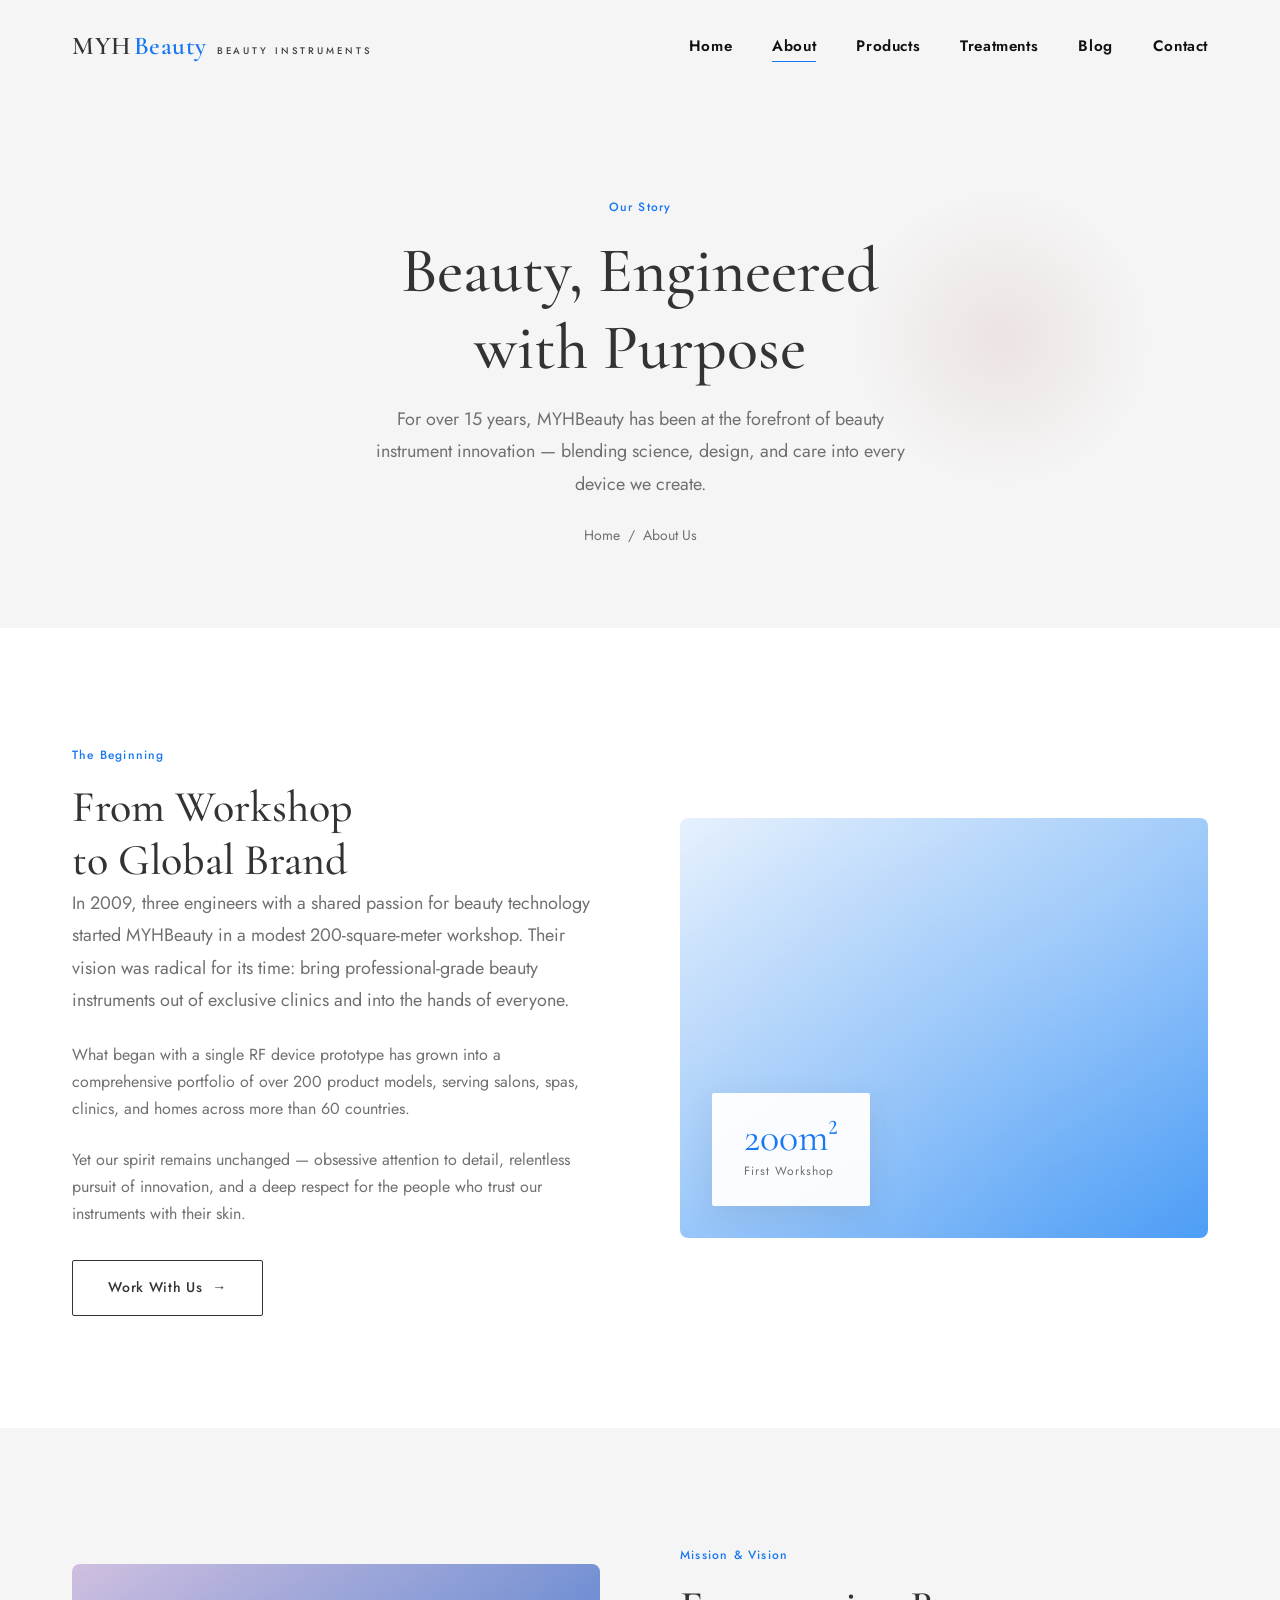
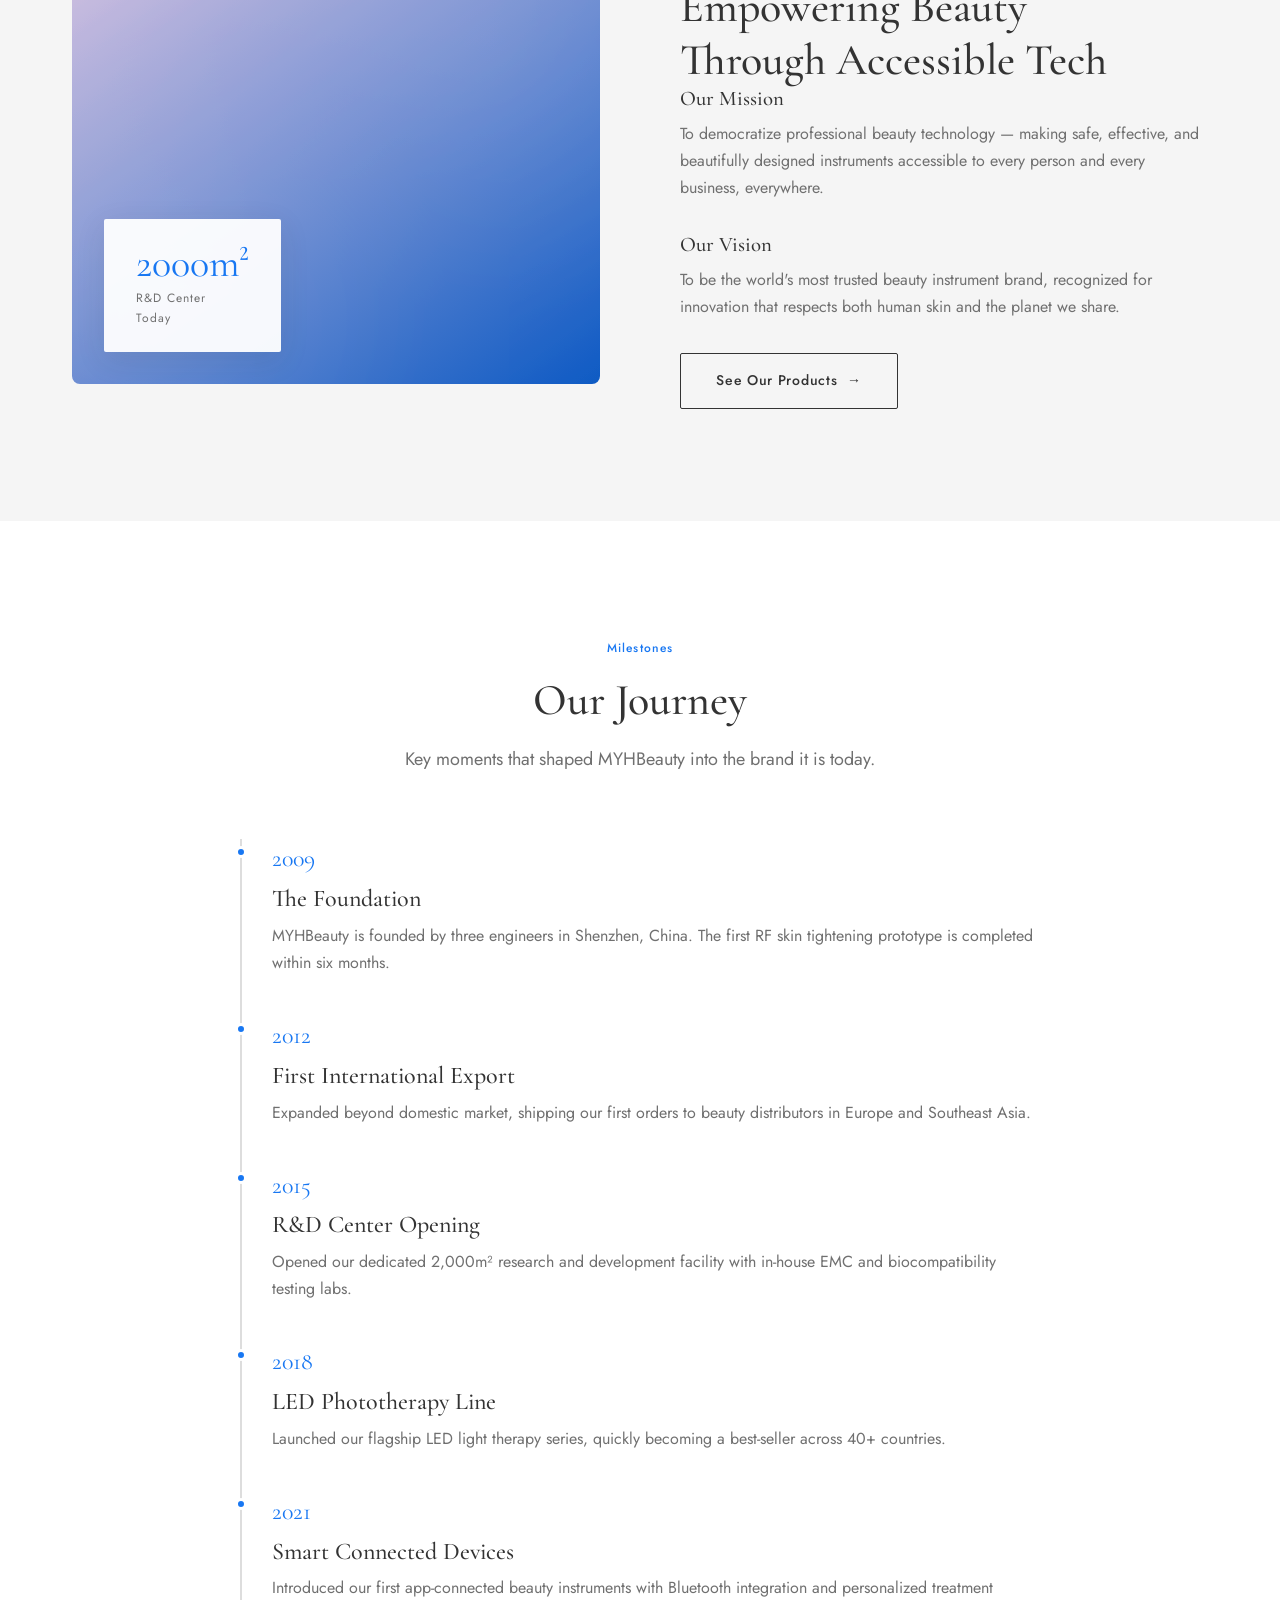
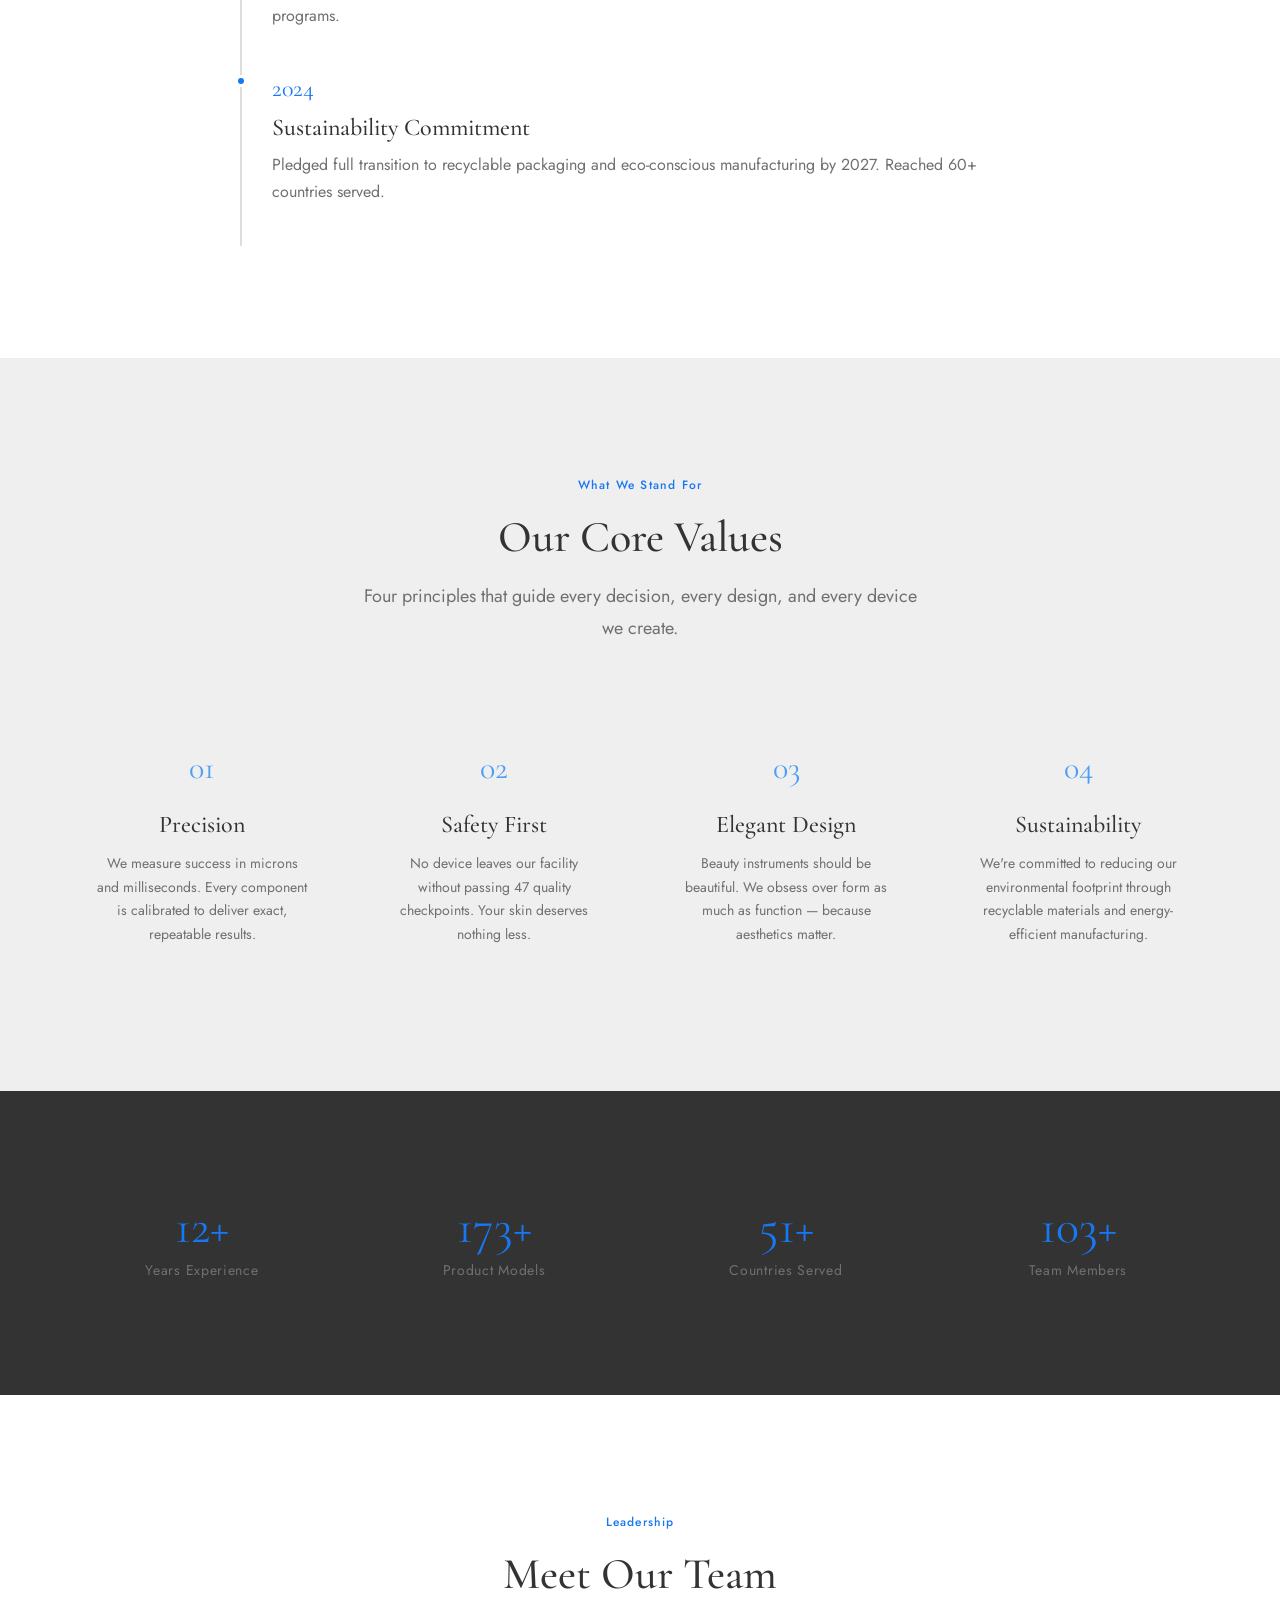
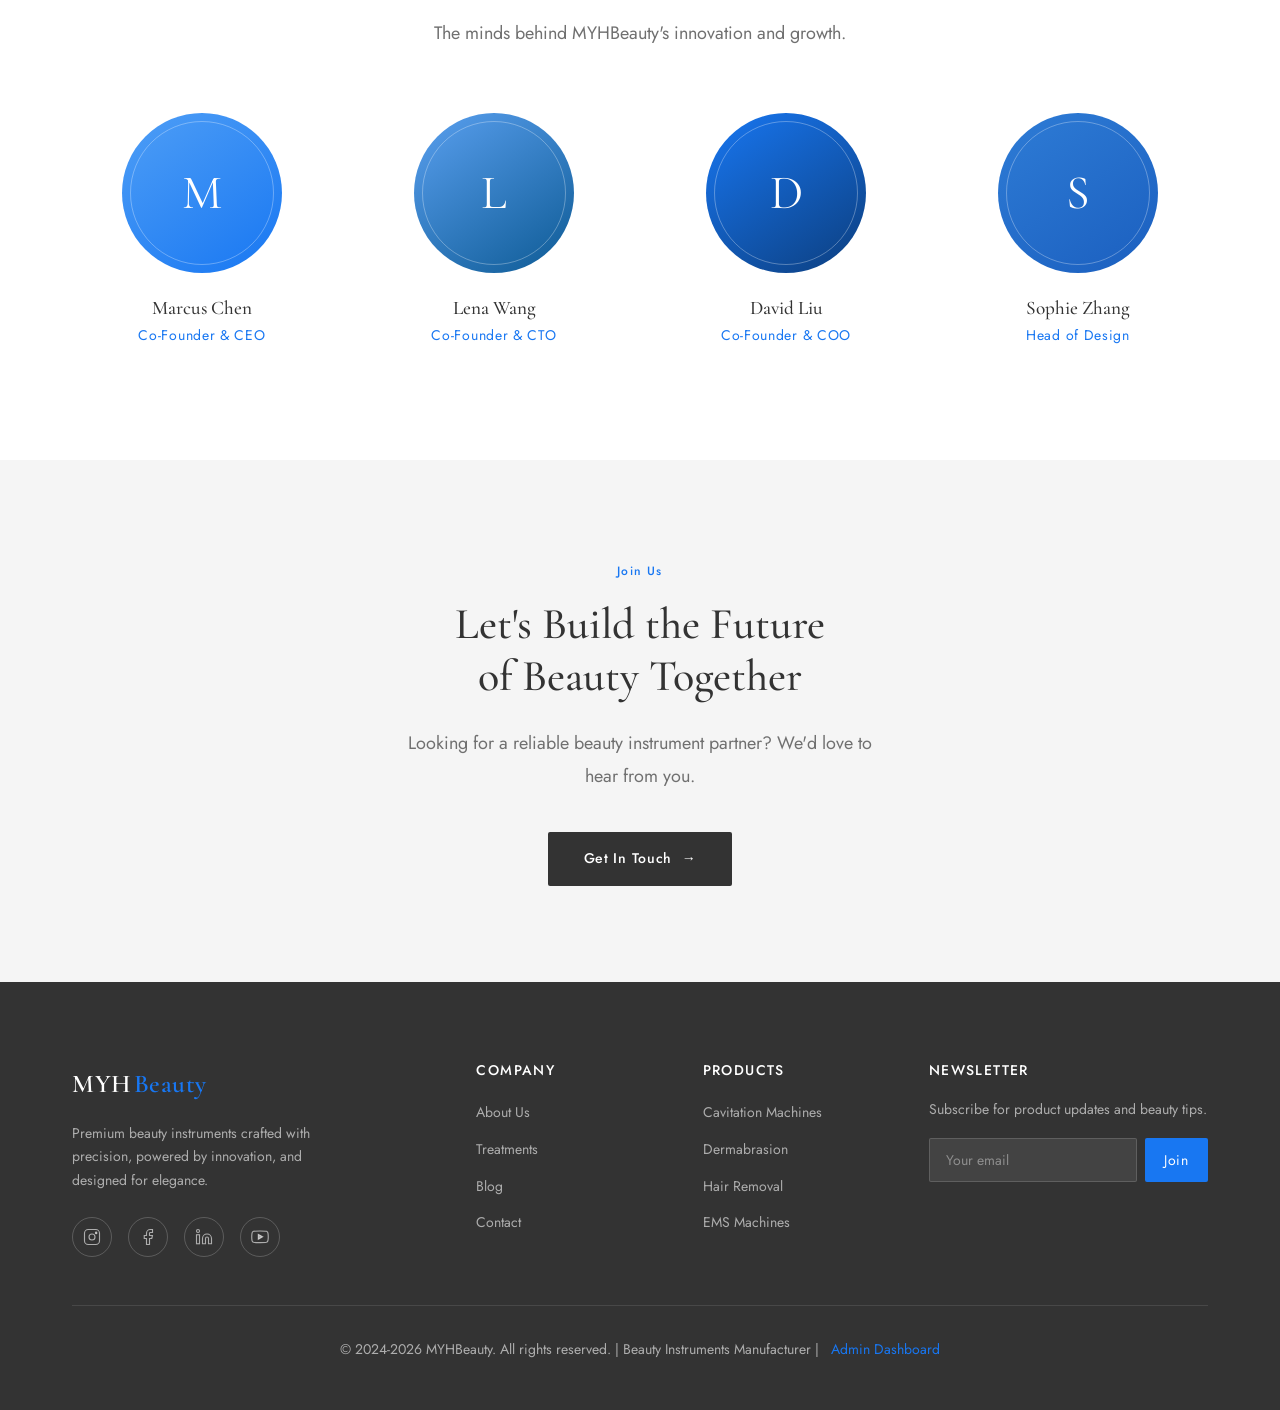
==== commit cd82c689: "Add files via upload" ====
--- a/about.html
+++ b/about.html
@@ -326,6 +326,7 @@
     <svg viewBox="0 0 24 24" fill="none" stroke="currentColor" stroke-width="2"><path d="M18 15l-6-6-6 6"/></svg>
   </button>
 
+  <script src="data.js"></script>
   <script src="js/store.js"></script>
   <script src="js/main.js"></script>
 </body>
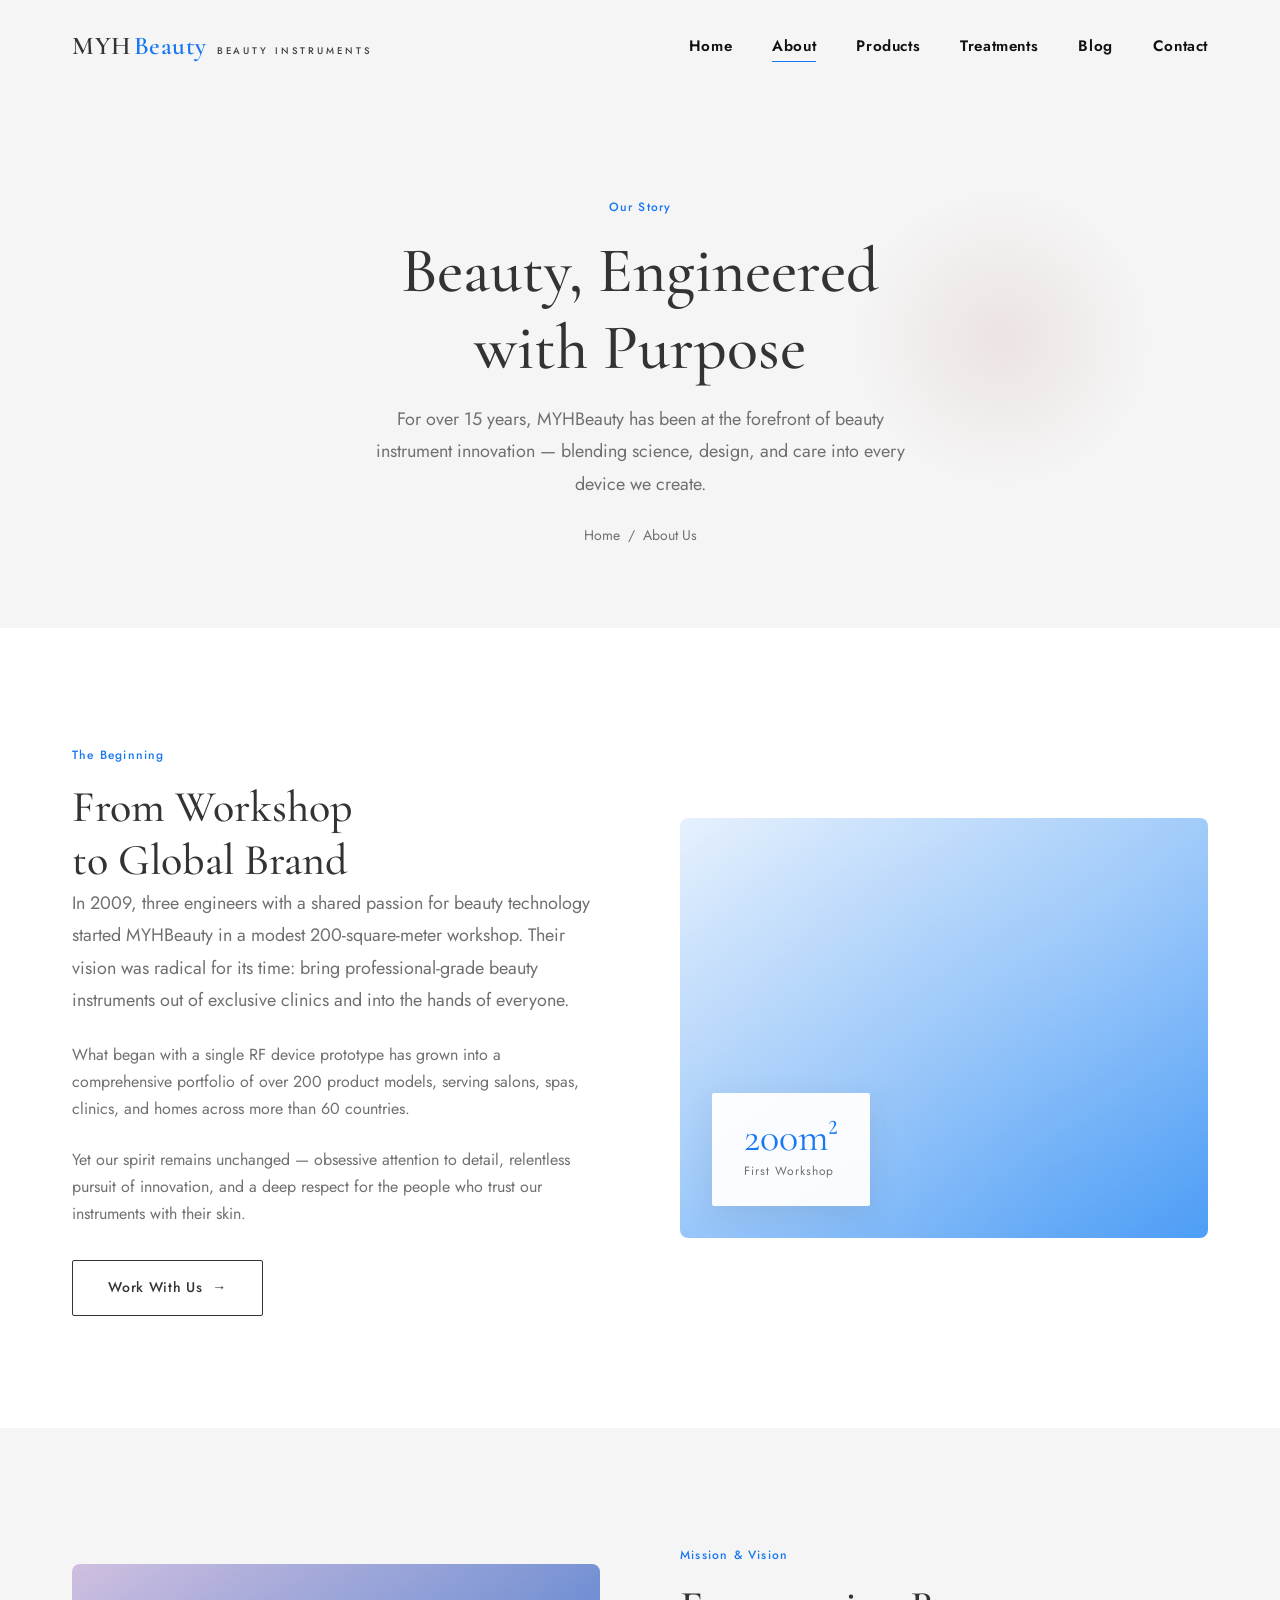
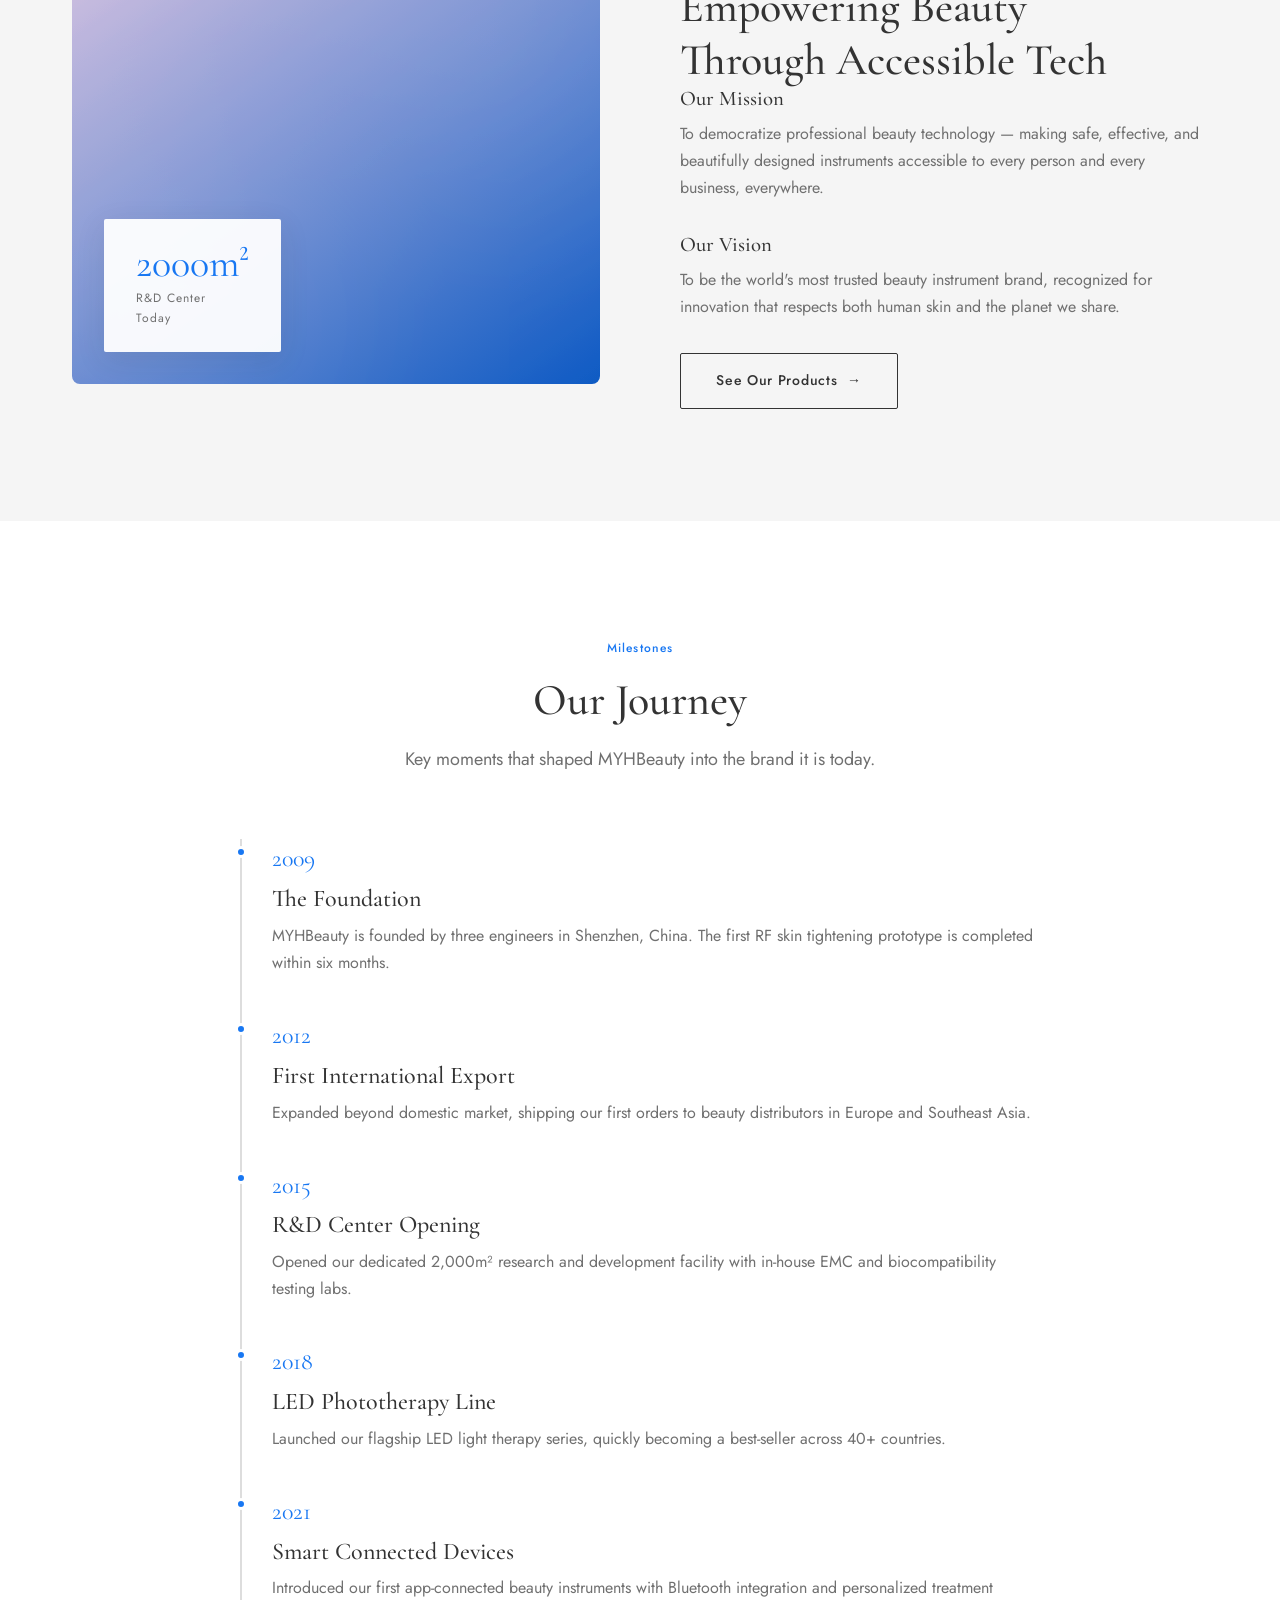
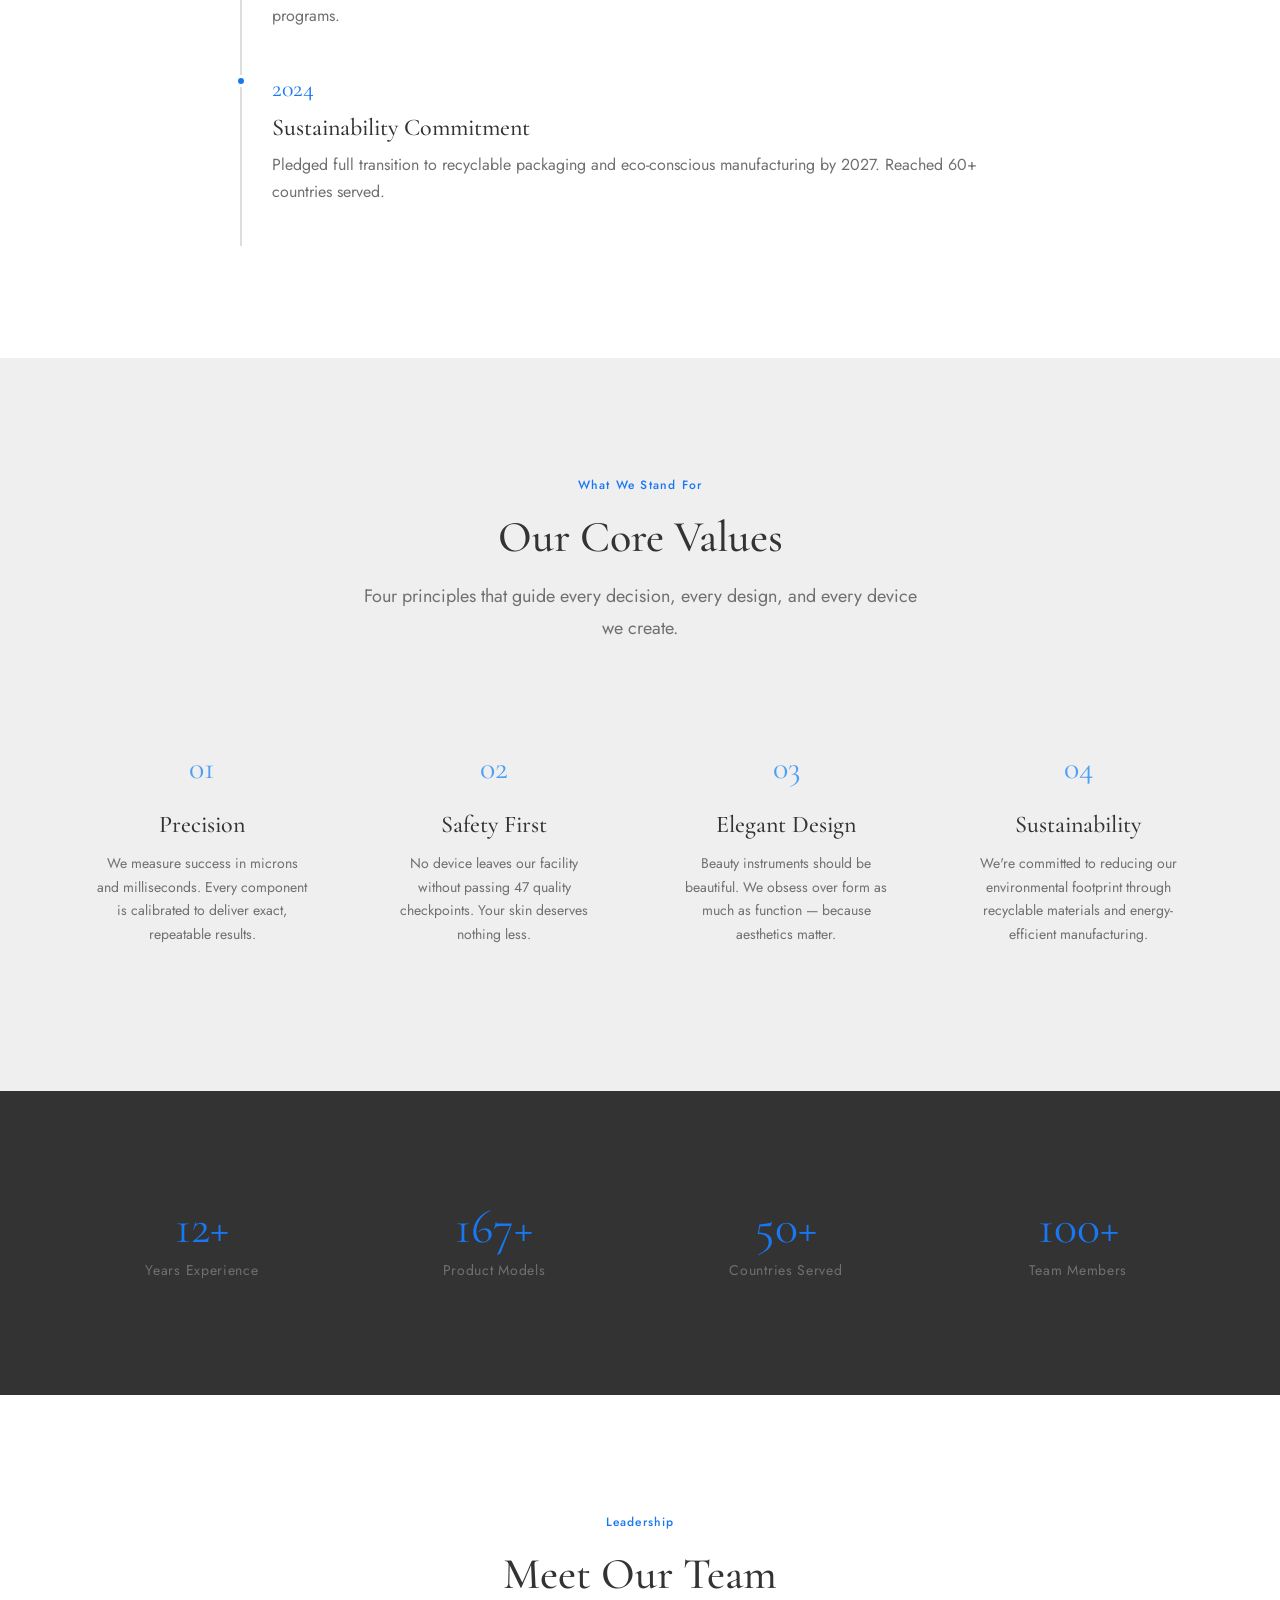
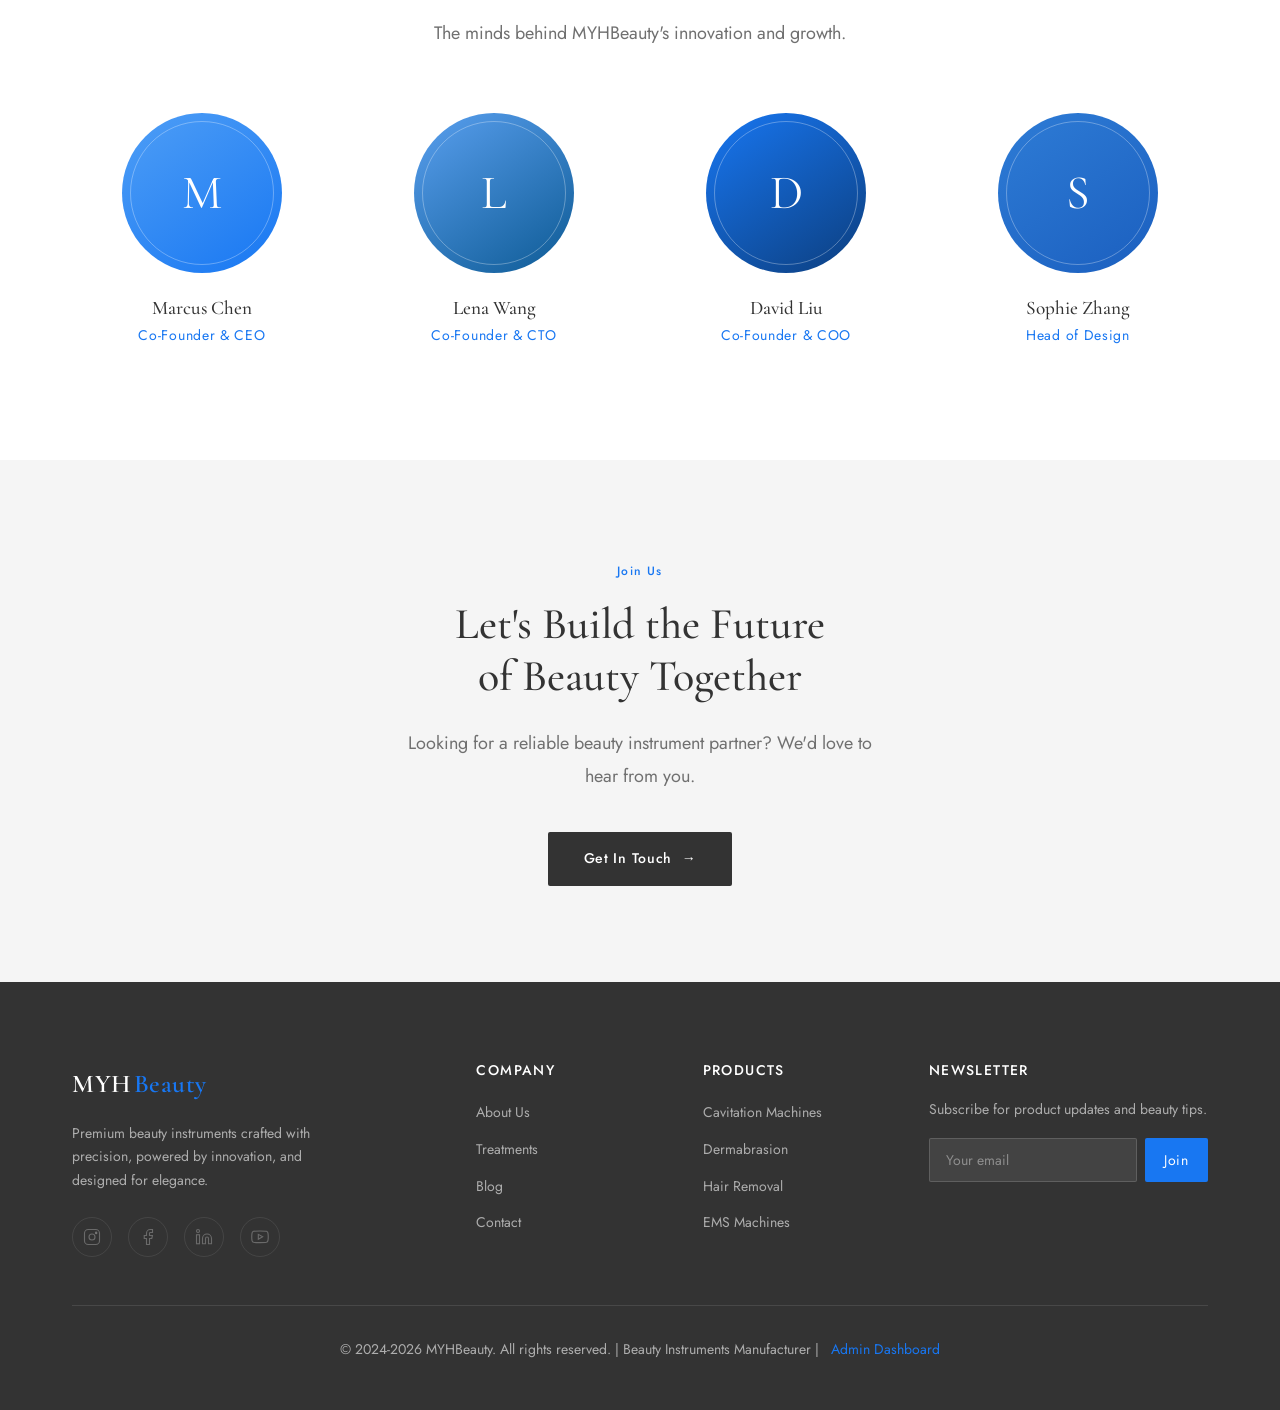
==== commit 4b66bc39: "Add files via upload" ====
--- a/about.html
+++ b/about.html
@@ -1,333 +1,328 @@
-<!DOCTYPE html>
-<html lang="en">
-<head>
-  <meta charset="UTF-8">
-  <meta name="viewport" content="width=device-width, initial-scale=1.0">
-  <title>About Us — MYHBeauty</title>
-  <meta name="description" content="Discover the MYHBeauty story — 15 years of crafting premium beauty instruments with passion, precision, and purpose. Meet our team and explore our journey.">
-  <link rel="icon" type="image/svg+xml" href="favicon.svg">
-  <meta property="og:type" content="website">
-  <meta property="og:title" content="About Us — MYHBeauty">
-  <meta property="og:description" content="Discover the MYHBeauty story — 15 years of crafting premium beauty instruments with passion, precision, and purpose.">
-  <meta property="og:url" content="https://www.myhbeauty.com/about.html">
-  <meta property="og:site_name" content="MYHBeauty">
-  <meta name="twitter:card" content="summary_large_image">
-  <link rel="preconnect" href="https://fonts.googleapis.com">
-  <link rel="preconnect" href="https://fonts.gstatic.com" crossorigin>
-  <link href="https://fonts.googleapis.com/css2?family=Cormorant+Garamond:ital,wght@0,400;0,500;0,600;1,400;1,500&family=Jost:wght@300;400;500;600&display=swap" rel="stylesheet">
-  <link rel="stylesheet" href="css/style.css">
-</head>
-<body>
-
-  <!-- Loader -->
-  <div class="loader">
-    <div class="loader-text">MYHBeauty</div>
-  </div>
-
-  <!-- Navigation -->
-  <nav class="nav">
-    <div class="container nav-inner">
-      <a href="index.html" class="nav-logo">
-        MYH<span>Beauty</span>
-        <span class="sub">Beauty Instruments</span>
-      </a>
-      <ul class="nav-links">
-        <li><a href="index.html">Home</a></li>
-        <li><a href="about.html">About</a></li>
-        <li><a href="products.html">Products</a></li>
-        <li><a href="treatments.html">Treatments</a></li>
-        <li><a href="blog.html">Blog</a></li>
-        <li><a href="contact.html">Contact</a></li>
-      </ul>
-      <button class="nav-toggle" aria-label="Menu">
-        <span></span><span></span><span></span>
-      </button>
-    </div>
-  </nav>
-
-  <!-- Page Header -->
-  <header class="page-header">
-    <div class="container">
-      <span class="eyebrow reveal">Our Story</span>
-      <h1 class="reveal reveal-delay-1">Beauty, Engineered<br>with Purpose</h1>
-      <p class="lead reveal reveal-delay-2">
-        For over 15 years, MYHBeauty has been at the forefront of beauty
-        instrument innovation — blending science, design, and care into
-        every device we create.
-      </p>
-      <div class="breadcrumb reveal reveal-delay-3">
-        <a href="index.html">Home</a> <span>/</span> <span>About Us</span>
-      </div>
-    </div>
-  </header>
-
-  <!-- Story -->
-  <section class="section">
-    <div class="container">
-      <div class="split">
-        <div class="split-text reveal">
-          <span class="eyebrow">The Beginning</span>
-          <h2>From Workshop<br>to Global Brand</h2>
-          <p class="lead" style="margin-bottom: 1.5rem;">
-            In 2009, three engineers with a shared passion for beauty
-            technology started MYHBeauty in a modest 200-square-meter
-            workshop. Their vision was radical for its time: bring
-            professional-grade beauty instruments out of exclusive clinics
-            and into the hands of everyone.
-          </p>
-          <p style="color: var(--c-text-soft); margin-bottom: 1.5rem;">
-            What began with a single RF device prototype has grown into a
-            comprehensive portfolio of over 200 product models, serving
-            salons, spas, clinics, and homes across more than 60 countries.
-          </p>
-          <p style="color: var(--c-text-soft); margin-bottom: 2rem;">
-            Yet our spirit remains unchanged — obsessive attention to detail,
-            relentless pursuit of innovation, and a deep respect for the
-            people who trust our instruments with their skin.
-          </p>
-          <a href="contact.html" class="btn btn-outline btn-arrow">Work With Us</a>
-        </div>
-        <div class="split-visual gradient-1 reveal reveal-delay-1">
-          <div class="split-visual-pattern"></div>
-          <div class="split-visual-badge">
-            <div class="num">200m²</div>
-            <div class="label">First Workshop</div>
-          </div>
-        </div>
-      </div>
-    </div>
-  </section>
-
-  <!-- Mission & Vision -->
-  <section class="section bg-warm">
-    <div class="container">
-      <div class="split split-reverse">
-        <div class="split-visual gradient-3 reveal">
-          <div class="split-visual-pattern"></div>
-          <div class="split-visual-badge">
-            <div class="num">2000m²</div>
-            <div class="label">R&D Center<br>Today</div>
-          </div>
-        </div>
-        <div class="split-text reveal reveal-delay-1">
-          <span class="eyebrow">Mission &amp; Vision</span>
-          <h2>Empowering Beauty<br>Through Accessible Tech</h2>
-          <div style="margin-bottom: 2rem;">
-            <h3 style="margin-bottom: .5rem; font-size: 1.3rem;">Our Mission</h3>
-            <p style="color: var(--c-text-soft);">To democratize professional beauty technology — making safe, effective, and beautifully designed instruments accessible to every person and every business, everywhere.</p>
-          </div>
-          <div style="margin-bottom: 2rem;">
-            <h3 style="margin-bottom: .5rem; font-size: 1.3rem;">Our Vision</h3>
-            <p style="color: var(--c-text-soft);">To be the world's most trusted beauty instrument brand, recognized for innovation that respects both human skin and the planet we share.</p>
-          </div>
-          <a href="products.html" class="btn btn-outline btn-arrow">See Our Products</a>
-        </div>
-      </div>
-    </div>
-  </section>
-
-  <!-- Timeline -->
-  <section class="section">
-    <div class="container">
-      <div class="section-title reveal">
-        <span class="eyebrow">Milestones</span>
-        <h2>Our Journey</h2>
-        <p class="lead">Key moments that shaped MYHBeauty into the brand it is today.</p>
-      </div>
-      <div class="timeline">
-        <div class="timeline-item reveal">
-          <div class="timeline-year">2009</div>
-          <h3>The Foundation</h3>
-          <p>MYHBeauty is founded by three engineers in Shenzhen, China. The first RF skin tightening prototype is completed within six months.</p>
-        </div>
-        <div class="timeline-item reveal">
-          <div class="timeline-year">2012</div>
-          <h3>First International Export</h3>
-          <p>Expanded beyond domestic market, shipping our first orders to beauty distributors in Europe and Southeast Asia.</p>
-        </div>
-        <div class="timeline-item reveal">
-          <div class="timeline-year">2015</div>
-          <h3>R&amp;D Center Opening</h3>
-          <p>Opened our dedicated 2,000m² research and development facility with in-house EMC and biocompatibility testing labs.</p>
-        </div>
-        <div class="timeline-item reveal">
-          <div class="timeline-year">2018</div>
-          <h3>LED Phototherapy Line</h3>
-          <p>Launched our flagship LED light therapy series, quickly becoming a best-seller across 40+ countries.</p>
-        </div>
-        <div class="timeline-item reveal">
-          <div class="timeline-year">2021</div>
-          <h3>Smart Connected Devices</h3>
-          <p>Introduced our first app-connected beauty instruments with Bluetooth integration and personalized treatment programs.</p>
-        </div>
-        <div class="timeline-item reveal">
-          <div class="timeline-year">2024</div>
-          <h3>Sustainability Commitment</h3>
-          <p>Pledged full transition to recyclable packaging and eco-conscious manufacturing by 2027. Reached 60+ countries served.</p>
-        </div>
-      </div>
-    </div>
-  </section>
-
-  <!-- Core Values -->
-  <section class="section bg-soft">
-    <div class="container">
-      <div class="section-title reveal">
-        <span class="eyebrow">What We Stand For</span>
-        <h2>Our Core Values</h2>
-        <p class="lead">Four principles that guide every decision, every design, and every device we create.</p>
-      </div>
-      <div class="values-grid">
-        <div class="value-item reveal">
-          <span class="value-num">01</span>
-          <h3>Precision</h3>
-          <p>We measure success in microns and milliseconds. Every component is calibrated to deliver exact, repeatable results.</p>
-        </div>
-        <div class="value-item reveal reveal-delay-1">
-          <span class="value-num">02</span>
-          <h3>Safety First</h3>
-          <p>No device leaves our facility without passing 47 quality checkpoints. Your skin deserves nothing less.</p>
-        </div>
-        <div class="value-item reveal reveal-delay-2">
-          <span class="value-num">03</span>
-          <h3>Elegant Design</h3>
-          <p>Beauty instruments should be beautiful. We obsess over form as much as function — because aesthetics matter.</p>
-        </div>
-        <div class="value-item reveal reveal-delay-3">
-          <span class="value-num">04</span>
-          <h3>Sustainability</h3>
-          <p>We're committed to reducing our environmental footprint through recyclable materials and energy-efficient manufacturing.</p>
-        </div>
-      </div>
-    </div>
-  </section>
-
-  <!-- Stats -->
-  <section class="section bg-dark">
-    <div class="container">
-      <div class="stats">
-        <div class="stat-item reveal">
-          <div class="num"><span data-count="15" data-suffix="+">0</span></div>
-          <div class="label">Years Experience</div>
-        </div>
-        <div class="stat-item reveal reveal-delay-1">
-          <div class="num"><span data-count="200" data-suffix="+">0</span></div>
-          <div class="label">Product Models</div>
-        </div>
-        <div class="stat-item reveal reveal-delay-2">
-          <div class="num"><span data-count="60" data-suffix="+">0</span></div>
-          <div class="label">Countries Served</div>
-        </div>
-        <div class="stat-item reveal reveal-delay-3">
-          <div class="num"><span data-count="120" data-suffix="+">0</span></div>
-          <div class="label">Team Members</div>
-        </div>
-      </div>
-    </div>
-  </section>
-
-  <!-- Team -->
-  <section class="section">
-    <div class="container">
-      <div class="section-title reveal">
-        <span class="eyebrow">Leadership</span>
-        <h2>Meet Our Team</h2>
-        <p class="lead">The minds behind MYHBeauty's innovation and growth.</p>
-      </div>
-      <div class="team-grid">
-        <div class="team-card reveal">
-          <div class="team-avatar" style="background: linear-gradient(145deg, #4E9EF6, #1877F2);">M</div>
-          <h3>Marcus Chen</h3>
-          <div class="team-role">Co-Founder &amp; CEO</div>
-        </div>
-        <div class="team-card reveal reveal-delay-1">
-          <div class="team-avatar" style="background: linear-gradient(145deg, #5AA0F0, #0D5A94);">L</div>
-          <h3>Lena Wang</h3>
-          <div class="team-role">Co-Founder &amp; CTO</div>
-        </div>
-        <div class="team-card reveal reveal-delay-2">
-          <div class="team-avatar" style="background: linear-gradient(145deg, #1877F2, #0C3E7E);">D</div>
-          <h3>David Liu</h3>
-          <div class="team-role">Co-Founder &amp; COO</div>
-        </div>
-        <div class="team-card reveal reveal-delay-3">
-          <div class="team-avatar" style="background: linear-gradient(145deg, #2E7CD6, #1B5FBF);">S</div>
-          <h3>Sophie Zhang</h3>
-          <div class="team-role">Head of Design</div>
-        </div>
-      </div>
-    </div>
-  </section>
-
-  <!-- CTA Banner -->
-  <section class="cta-banner bg-warm">
-    <div class="container container-narrow">
-      <div class="reveal">
-        <span class="eyebrow">Join Us</span>
-        <h2>Let's Build the Future<br>of Beauty Together</h2>
-        <p class="lead">
-          Looking for a reliable beauty instrument partner? We'd love to hear
-          from you.
-        </p>
-        <a href="contact.html" class="btn btn-primary btn-arrow">Get In Touch</a>
-      </div>
-    </div>
-  </section>
-
-  <!-- Footer -->
-  <footer class="footer">
-    <div class="container">
-      <div class="footer-grid">
-        <div class="footer-brand">
-          <a href="index.html" class="nav-logo">MYH<span style="color:var(--c-accent)">Beauty</span></a>
-          <p>Premium beauty instruments crafted with precision, powered by innovation, and designed for elegance.</p>
-          <div class="footer-social">
-            <a href="#" aria-label="Instagram"><svg viewBox="0 0 24 24" fill="none" stroke="currentColor" stroke-width="1.5"><rect x="2" y="2" width="20" height="20" rx="5"/><circle cx="12" cy="12" r="4"/><circle cx="17.5" cy="6.5" r="1" fill="currentColor"/></svg></a>
-            <a href="#" aria-label="Facebook"><svg viewBox="0 0 24 24" fill="none" stroke="currentColor" stroke-width="1.5"><path d="M18 2h-3a5 5 0 00-5 5v3H7v4h3v8h4v-8h3l1-4h-4V7a1 1 0 011-1h3z"/></svg></a>
-            <a href="#" aria-label="LinkedIn"><svg viewBox="0 0 24 24" fill="none" stroke="currentColor" stroke-width="1.5"><path d="M16 8a6 6 0 016 6v7h-4v-7a2 2 0 00-4 0v7h-4v-7a6 6 0 016-6z"/><rect x="2" y="9" width="4" height="12"/><circle cx="4" cy="4" r="2"/></svg></a>
-            <a href="#" aria-label="YouTube"><svg viewBox="0 0 24 24" fill="none" stroke="currentColor" stroke-width="1.5"><path d="M22.54 6.42a2.78 2.78 0 00-1.94-2C18.88 4 12 4 12 4s-6.88 0-8.6.42a2.78 2.78 0 00-1.94 2A29 29 0 001 11.75a29 29 0 00.46 5.33A2.78 2.78 0 003.4 19c1.72.46 8.6.42 8.6.42s6.88 0 8.6-.42a2.78 2.78 0 001.94-2 29 29 0 00.46-5.25 29 29 0 00-.46-5.33z"/><path d="M9.75 15.02l5.75-3.27-5.75-3.27v6.54z" fill="currentColor"/></svg></a>
-          </div>
-        </div>
-        <div class="footer-col">
-          <h4>Company</h4>
-          <ul>
-            <li><a href="about.html">About Us</a></li>
-            <li><a href="treatments.html">Treatments</a></li>
-            <li><a href="blog.html">Blog</a></li>
-            <li><a href="contact.html">Contact</a></li>
-          </ul>
-        </div>
-        <div class="footer-col">
-          <h4>Products</h4>
-          <ul>
-            <li><a href="products.html?cat=cavitation">Cavitation Machines</a></li>
-            <li><a href="products.html?cat=derma">Dermabrasion</a></li>
-            <li><a href="products.html?cat=hair">Hair Removal</a></li>
-            <li><a href="products.html?cat=ems">EMS Machines</a></li>
-          </ul>
-        </div>
-        <div class="footer-col">
-          <h4>Newsletter</h4>
-          <p style="font-size: var(--fs-sm); margin-bottom: 0;">Subscribe for product updates and beauty tips.</p>
-          <form class="newsletter-form">
-            <input type="email" placeholder="Your email" required>
-            <button type="submit">Join</button>
-          </form>
-        </div>
-      </div>
-      <div class="footer-bottom">
-        <p>&copy; 2024-2026 MYHBeauty. All rights reserved. | Beauty Instruments Manufacturer | <a href="login.html" style="color:var(--c-accent); margin-left:.5rem;">Admin Dashboard</a></p>
-      </div>
-    </div>
-  </footer>
-
-  <!-- Scroll to Top -->
-  <button class="scroll-top" aria-label="Scroll to top">
-    <svg viewBox="0 0 24 24" fill="none" stroke="currentColor" stroke-width="2"><path d="M18 15l-6-6-6 6"/></svg>
-  </button>
-
-  <script src="data.js"></script>
-  <script src="js/store.js"></script>
-  <script src="js/main.js"></script>
-</body>
-</html>
+<!DOCTYPE html>
+<html lang="en">
+<head>
+  <meta charset="UTF-8">
+  <meta name="viewport" content="width=device-width, initial-scale=1.0">
+  <title>About Us — MYHBeauty</title>
+  <meta name="description" content="Discover the MYHBeauty story — 15 years of crafting premium beauty instruments with passion, precision, and purpose. Meet our team and explore our journey.">
+  <link rel="icon" type="image/svg+xml" href="favicon.svg">
+  <meta property="og:type" content="website">
+  <meta property="og:title" content="About Us — MYHBeauty">
+  <meta property="og:description" content="Discover the MYHBeauty story — 15 years of crafting premium beauty instruments with passion, precision, and purpose.">
+  <meta property="og:url" content="https://www.myhbeauty.com/about.html">
+  <meta property="og:site_name" content="MYHBeauty">
+  <meta name="twitter:card" content="summary_large_image">
+  <link rel="preconnect" href="https://fonts.googleapis.com">
+  <link rel="preconnect" href="https://fonts.gstatic.com" crossorigin>
+  <link href="https://fonts.googleapis.com/css2?family=Cormorant+Garamond:ital,wght@0,400;0,500;0,600;1,400;1,500&family=Jost:wght@300;400;500;600&display=swap" rel="stylesheet">
+  <link rel="stylesheet" href="css/style.css">
+</head>
+<body>
+
+  <!-- Loader -->
+  <div class="loader">
+    <div class="loader-text">MYHBeauty</div>
+  </div>
+
+  <!-- Navigation -->
+  <nav class="nav">
+    <div class="container nav-inner">
+      <a href="index.html" class="nav-logo">
+        MYH<span>Beauty</span>
+        <span class="sub">Beauty Instruments</span>
+      </a>
+      <ul class="nav-links">
+        <li><a href="index.html">Home</a></li>
+        <li><a href="about.html">About</a></li>
+        <li><a href="products.html">Products</a></li>
+        <li><a href="treatments.html">Treatments</a></li>
+        <li><a href="blog.html">Blog</a></li>
+        <li><a href="contact.html">Contact</a></li>
+      </ul>
+      <button class="nav-toggle" aria-label="Menu">
+        <span></span><span></span><span></span>
+      </button>
+    </div>
+  </nav>
+
+  <!-- Page Header -->
+  <header class="page-header">
+    <div class="container">
+      <span class="eyebrow reveal">Our Story</span>
+      <h1 class="reveal reveal-delay-1">Beauty, Engineered<br>with Purpose</h1>
+      <p class="lead reveal reveal-delay-2">
+        For over 15 years, MYHBeauty has been at the forefront of beauty
+        instrument innovation — blending science, design, and care into
+        every device we create.
+      </p>
+      <div class="breadcrumb reveal reveal-delay-3">
+        <a href="index.html">Home</a> <span>/</span> <span>About Us</span>
+      </div>
+    </div>
+  </header>
+
+  <!-- Story -->
+  <section class="section">
+    <div class="container">
+      <div class="split">
+        <div class="split-text reveal">
+          <span class="eyebrow">The Beginning</span>
+          <h2>From Workshop<br>to Global Brand</h2>
+          <p class="lead" style="margin-bottom: 1.5rem;">
+            In 2009, three engineers with a shared passion for beauty
+            technology started MYHBeauty in a modest 200-square-meter
+            workshop. Their vision was radical for its time: bring
+            professional-grade beauty instruments out of exclusive clinics
+            and into the hands of everyone.
+          </p>
+          <p style="color: var(--c-text-soft); margin-bottom: 1.5rem;">
+            What began with a single RF device prototype has grown into a
+            comprehensive portfolio of over 200 product models, serving
+            salons, spas, clinics, and homes across more than 60 countries.
+          </p>
+          <p style="color: var(--c-text-soft); margin-bottom: 2rem;">
+            Yet our spirit remains unchanged — obsessive attention to detail,
+            relentless pursuit of innovation, and a deep respect for the
+            people who trust our instruments with their skin.
+          </p>
+          <a href="contact.html" class="btn btn-outline btn-arrow">Work With Us</a>
+        </div>
+        <div class="split-visual gradient-1 reveal reveal-delay-1">
+          <div class="split-visual-pattern"></div>
+          <div class="split-visual-badge">
+            <div class="num">200m²</div>
+            <div class="label">First Workshop</div>
+          </div>
+        </div>
+      </div>
+    </div>
+  </section>
+
+  <!-- Mission & Vision -->
+  <section class="section bg-warm">
+    <div class="container">
+      <div class="split split-reverse">
+        <div class="split-visual gradient-3 reveal">
+          <div class="split-visual-pattern"></div>
+          <div class="split-visual-badge">
+            <div class="num">2000m²</div>
+            <div class="label">R&D Center<br>Today</div>
+          </div>
+        </div>
+        <div class="split-text reveal reveal-delay-1">
+          <span class="eyebrow">Mission &amp; Vision</span>
+          <h2>Empowering Beauty<br>Through Accessible Tech</h2>
+          <div style="margin-bottom: 2rem;">
+            <h3 style="margin-bottom: .5rem; font-size: 1.3rem;">Our Mission</h3>
+            <p style="color: var(--c-text-soft);">To democratize professional beauty technology — making safe, effective, and beautifully designed instruments accessible to every person and every business, everywhere.</p>
+          </div>
+          <div style="margin-bottom: 2rem;">
+            <h3 style="margin-bottom: .5rem; font-size: 1.3rem;">Our Vision</h3>
+            <p style="color: var(--c-text-soft);">To be the world's most trusted beauty instrument brand, recognized for innovation that respects both human skin and the planet we share.</p>
+          </div>
+          <a href="products.html" class="btn btn-outline btn-arrow">See Our Products</a>
+        </div>
+      </div>
+    </div>
+  </section>
+
+  <!-- Timeline -->
+  <section class="section">
+    <div class="container">
+      <div class="section-title reveal">
+        <span class="eyebrow">Milestones</span>
+        <h2>Our Journey</h2>
+        <p class="lead">Key moments that shaped MYHBeauty into the brand it is today.</p>
+      </div>
+      <div class="timeline">
+        <div class="timeline-item reveal">
+          <div class="timeline-year">2009</div>
+          <h3>The Foundation</h3>
+          <p>MYHBeauty is founded by three engineers in Shenzhen, China. The first RF skin tightening prototype is completed within six months.</p>
+        </div>
+        <div class="timeline-item reveal">
+          <div class="timeline-year">2012</div>
+          <h3>First International Export</h3>
+          <p>Expanded beyond domestic market, shipping our first orders to beauty distributors in Europe and Southeast Asia.</p>
+        </div>
+        <div class="timeline-item reveal">
+          <div class="timeline-year">2015</div>
+          <h3>R&amp;D Center Opening</h3>
+          <p>Opened our dedicated 2,000m² research and development facility with in-house EMC and biocompatibility testing labs.</p>
+        </div>
+        <div class="timeline-item reveal">
+          <div class="timeline-year">2018</div>
+          <h3>LED Phototherapy Line</h3>
+          <p>Launched our flagship LED light therapy series, quickly becoming a best-seller across 40+ countries.</p>
+        </div>
+        <div class="timeline-item reveal">
+          <div class="timeline-year">2021</div>
+          <h3>Smart Connected Devices</h3>
+          <p>Introduced our first app-connected beauty instruments with Bluetooth integration and personalized treatment programs.</p>
+        </div>
+        <div class="timeline-item reveal">
+          <div class="timeline-year">2024</div>
+          <h3>Sustainability Commitment</h3>
+          <p>Pledged full transition to recyclable packaging and eco-conscious manufacturing by 2027. Reached 60+ countries served.</p>
+        </div>
+      </div>
+    </div>
+  </section>
+
+  <!-- Core Values -->
+  <section class="section bg-soft">
+    <div class="container">
+      <div class="section-title reveal">
+        <span class="eyebrow">What We Stand For</span>
+        <h2>Our Core Values</h2>
+        <p class="lead">Four principles that guide every decision, every design, and every device we create.</p>
+      </div>
+      <div class="values-grid">
+        <div class="value-item reveal">
+          <span class="value-num">01</span>
+          <h3>Precision</h3>
+          <p>We measure success in microns and milliseconds. Every component is calibrated to deliver exact, repeatable results.</p>
+        </div>
+        <div class="value-item reveal reveal-delay-1">
+          <span class="value-num">02</span>
+          <h3>Safety First</h3>
+          <p>No device leaves our facility without passing 47 quality checkpoints. Your skin deserves nothing less.</p>
+        </div>
+        <div class="value-item reveal reveal-delay-2">
+          <span class="value-num">03</span>
+          <h3>Elegant Design</h3>
+          <p>Beauty instruments should be beautiful. We obsess over form as much as function — because aesthetics matter.</p>
+        </div>
+        <div class="value-item reveal reveal-delay-3">
+          <span class="value-num">04</span>
+          <h3>Sustainability</h3>
+          <p>We're committed to reducing our environmental footprint through recyclable materials and energy-efficient manufacturing.</p>
+        </div>
+      </div>
+    </div>
+  </section>
+
+  <!-- Stats -->
+  <section class="section bg-dark">
+    <div class="container">
+      <div class="stats">
+        <div class="stat-item reveal">
+          <div class="num"><span data-count="15" data-suffix="+">0</span></div>
+          <div class="label">Years Experience</div>
+        </div>
+        <div class="stat-item reveal reveal-delay-1">
+          <div class="num"><span data-count="200" data-suffix="+">0</span></div>
+          <div class="label">Product Models</div>
+        </div>
+        <div class="stat-item reveal reveal-delay-2">
+          <div class="num"><span data-count="60" data-suffix="+">0</span></div>
+          <div class="label">Countries Served</div>
+        </div>
+        <div class="stat-item reveal reveal-delay-3">
+          <div class="num"><span data-count="120" data-suffix="+">0</span></div>
+          <div class="label">Team Members</div>
+        </div>
+      </div>
+    </div>
+  </section>
+
+  <!-- Team -->
+  <section class="section">
+    <div class="container">
+      <div class="section-title reveal">
+        <span class="eyebrow">Leadership</span>
+        <h2>Meet Our Team</h2>
+        <p class="lead">The minds behind MYHBeauty's innovation and growth.</p>
+      </div>
+      <div class="team-grid">
+        <div class="team-card reveal">
+          <div class="team-avatar" style="background: linear-gradient(145deg, #4E9EF6, #1877F2);">M</div>
+          <h3>Marcus Chen</h3>
+          <div class="team-role">Co-Founder &amp; CEO</div>
+        </div>
+        <div class="team-card reveal reveal-delay-1">
+          <div class="team-avatar" style="background: linear-gradient(145deg, #5AA0F0, #0D5A94);">L</div>
+          <h3>Lena Wang</h3>
+          <div class="team-role">Co-Founder &amp; CTO</div>
+        </div>
+        <div class="team-card reveal reveal-delay-2">
+          <div class="team-avatar" style="background: linear-gradient(145deg, #1877F2, #0C3E7E);">D</div>
+          <h3>David Liu</h3>
+          <div class="team-role">Co-Founder &amp; COO</div>
+        </div>
+        <div class="team-card reveal reveal-delay-3">
+          <div class="team-avatar" style="background: linear-gradient(145deg, #2E7CD6, #1B5FBF);">S</div>
+          <h3>Sophie Zhang</h3>
+          <div class="team-role">Head of Design</div>
+        </div>
+      </div>
+    </div>
+  </section>
+
+  <!-- CTA Banner -->
+  <section class="cta-banner bg-warm">
+    <div class="container container-narrow">
+      <div class="reveal">
+        <span class="eyebrow">Join Us</span>
+        <h2>Let's Build the Future<br>of Beauty Together</h2>
+        <p class="lead">
+          Looking for a reliable beauty instrument partner? We'd love to hear
+          from you.
+        </p>
+        <a href="contact.html" class="btn btn-primary btn-arrow">Get In Touch</a>
+      </div>
+    </div>
+  </section>
+
+  <!-- Footer -->
+  <footer class="footer">
+    <div class="container">
+      <div class="footer-grid">
+        <div class="footer-brand">
+          <a href="index.html" class="nav-logo">MYH<span style="color:var(--c-accent)">Beauty</span></a>
+          <p>Premium beauty instruments crafted with precision, powered by innovation, and designed for elegance.</p>
+          <div class="footer-social"></div>
+        </div>
+        <div class="footer-col">
+          <h4>Company</h4>
+          <ul>
+            <li><a href="about.html">About Us</a></li>
+            <li><a href="treatments.html">Treatments</a></li>
+            <li><a href="blog.html">Blog</a></li>
+            <li><a href="contact.html">Contact</a></li>
+          </ul>
+        </div>
+        <div class="footer-col">
+          <h4>Products</h4>
+          <ul>
+            <li><a href="products.html?cat=cavitation">Cavitation Machines</a></li>
+            <li><a href="products.html?cat=derma">Dermabrasion</a></li>
+            <li><a href="products.html?cat=hair">Hair Removal</a></li>
+            <li><a href="products.html?cat=ems">EMS Machines</a></li>
+          </ul>
+        </div>
+        <div class="footer-col">
+          <h4>Newsletter</h4>
+          <p style="font-size: var(--fs-sm); margin-bottom: 0;">Subscribe for product updates and beauty tips.</p>
+          <form class="newsletter-form">
+            <input type="email" placeholder="Your email" required>
+            <button type="submit">Join</button>
+          </form>
+        </div>
+      </div>
+      <div class="footer-bottom">
+        <p>&copy; 2024-2026 MYHBeauty. All rights reserved. | Beauty Instruments Manufacturer | <a href="login.html" style="color:var(--c-accent); margin-left:.5rem;">Admin Dashboard</a></p>
+      </div>
+    </div>
+  </footer>
+
+  <!-- Scroll to Top -->
+  <button class="scroll-top" aria-label="Scroll to top">
+    <svg viewBox="0 0 24 24" fill="none" stroke="currentColor" stroke-width="2"><path d="M18 15l-6-6-6 6"/></svg>
+  </button>
+
+  <script src="data.js"></script>
+  <script src="js/store.js"></script>
+  <script src="js/main.js"></script>
+</body>
+</html>
--- a/css/style.css
+++ b/css/style.css
@@ -1,2833 +1,2846 @@
-/* ============================================
-   MYHBeauty — Global Stylesheet
-   Beauty Instruments | Minimal & Elegant
-   ============================================ */
-
-/* ---------- Design Tokens ---------- */
-:root {
-  /* Color Palette — Medical-blue theme (beauty instrument industry) */
-  --c-bg:        #ffffff;
-  --c-bg-warm:   #f5f5f5;
-  --c-bg-soft:   #efefef;
-  --c-dark:      #333333;
-  --c-text:      #333333;
-  --c-text-soft: #707070;
-  --c-line:      #dddddd;
-  --c-accent:    #1877F2;        /* brand blue */
-  --c-accent-d:  #0F5BC4;        /* deep blue (hover) */
-  --c-rose:      #4E9EF6;        /* bright blue accent */
-  --c-rose-soft: #E7F1FD;        /* light blue tint */
-  --c-cream:     #f8f6f4;        /* warm off-white (modal / card panels) */
-  --c-border:    #e8e8e8;        /* light borders for cards/tables */
-  --c-white:     #ffffff;
-
-  /* Typography */
-  --ff-serif:   'Cormorant Garamond', 'Playfair Display', Georgia, serif;
-  --ff-sans:    'Jost', 'Montserrat', -apple-system, 'Segoe UI', sans-serif;
-  --fs-xs:  .75rem;
-  --fs-sm:  .875rem;
-  --fs-base:1rem;
-  --fs-lg:  1.125rem;
-  --fs-xl:  1.5rem;
-  --fs-2xl: 2rem;
-  --fs-3xl: 2.75rem;
-  --fs-4xl: 3.5rem;
-  --fs-5xl: 4.5rem;
-
-  /* Spacing & Layout */
-  --container: 1200px;
-  --container-narrow: 860px;
-  --radius:    2px;
-  --radius-lg: 8px;
-  --transition: .4s cubic-bezier(.25,.46,.45,.94);
-  --shadow-sm: 0 2px 12px rgba(51,51,51,.06);
-  --shadow-md: 0 8px 30px rgba(51,51,51,.10);
-  --shadow-lg: 0 20px 60px rgba(51,51,51,.14);
-
-  /* Aliases (backwards-compatible naming) */
-  --font-heading: var(--ff-serif);
-  --font-body:    var(--ff-sans);
-  --c-charcoal:   var(--c-dark);
-  --c-muted:      var(--c-text-soft);
-}
-
-/* ---------- Reset ---------- */
-*, *::before, *::after { margin: 0; padding: 0; box-sizing: border-box; }
-html { scroll-behavior: smooth; -webkit-font-smoothing: antialiased; }
-body {
-  font-family: var(--ff-sans);
-  font-size: var(--fs-base);
-  line-height: 1.7;
-  color: var(--c-text);
-  background: var(--c-bg);
-  overflow-x: hidden;
-}
-img { max-width: 100%; display: block; }
-a { color: inherit; text-decoration: none; transition: color var(--transition); }
-ul { list-style: none; }
-button { font-family: inherit; cursor: pointer; border: none; background: none; }
-
-/* ---------- Typography Helpers ---------- */
-.serif { font-family: var(--ff-serif); }
-.eyebrow {
-  font-size: var(--fs-xs);
-  letter-spacing: .1em;
-  text-transform: capitalize;
-  color: var(--c-accent);
-  font-weight: 500;
-  display: inline-block;
-  margin-bottom: 1rem;
-}
-h1, h2, h3, h4 { font-family: var(--ff-serif); font-weight: 500; color: var(--c-dark); line-height: 1.2; }
-h1 { font-size: clamp(2.5rem, 5vw, var(--fs-5xl)); }
-h2 { font-size: clamp(2rem, 4vw, var(--fs-3xl)); }
-h3 { font-size: var(--fs-xl); }
-p  { margin-bottom: 1rem; }
-.lead { font-size: var(--fs-lg); color: var(--c-text-soft); line-height: 1.8; }
-
-/* ---------- Layout ---------- */
-.container {
-  width: 100%;
-  max-width: var(--container);
-  margin: 0 auto;
-  padding: 0 2rem;
-}
-.container-narrow { max-width: var(--container-narrow); }
-.section { padding: 7rem 0; }
-.section-sm { padding: 5rem 0; }
-.text-center { text-align: center; }
-.bg-warm  { background: var(--c-bg-warm); }
-.bg-soft  { background: var(--c-bg-soft); }
-.bg-dark  { background: var(--c-dark); color: var(--c-white); }
-.bg-dark h1, .bg-dark h2, .bg-dark h3 { color: var(--c-white); }
-
-/* ---------- Buttons ---------- */
-.btn {
-  display: inline-flex;
-  align-items: center;
-  gap: .6rem;
-  padding: .95rem 2.2rem;
-  font-size: var(--fs-sm);
-  letter-spacing: .05em;
-  text-transform: capitalize;
-  font-weight: 500;
-  border-radius: var(--radius);
-  transition: all var(--transition);
-  position: relative;
-  overflow: hidden;
-}
-.btn-primary {
-  background: var(--c-dark);
-  color: var(--c-white);
-}
-.btn-primary:hover {
-  background: var(--c-accent);
-  transform: translateY(-2px);
-  box-shadow: var(--shadow-md);
-}
-.btn-outline {
-  border: 1px solid var(--c-dark);
-  color: var(--c-dark);
-}
-.btn-outline:hover {
-  background: var(--c-dark);
-  color: var(--c-white);
-}
-.btn-light {
-  border: 1px solid rgba(255,255,255,.4);
-  color: var(--c-white);
-}
-.btn-sm {
-  padding: 0.6rem 1.4rem;
-  font-size: var(--fs-xs);
-  letter-spacing: 0.1em;
-}
-.btn-light:hover {
-  background: var(--c-white);
-  color: var(--c-dark);
-  border-color: var(--c-white);
-}
-.btn-arrow::after {
-  content: '\2192';
-  transition: transform var(--transition);
-}
-.btn-arrow:hover::after { transform: translateX(4px); }
-
-/* ---------- Navigation ---------- */
-.nav {
-  position: fixed;
-  top: 0; left: 0; right: 0;
-  z-index: 1000;
-  padding: 1.5rem 0;
-  transition: all var(--transition);
-  background: transparent;
-}
-.nav.scrolled {
-  background: rgba(255,255,255,.96);
-  backdrop-filter: blur(12px);
-  padding: 1rem 0;
-  box-shadow: var(--shadow-sm);
-}
-.nav-inner {
-  display: flex;
-  align-items: center;
-  justify-content: space-between;
-}
-.nav-logo {
-  font-family: var(--ff-serif);
-  font-size: 1.6rem;
-  font-weight: 600;
-  letter-spacing: .02em;
-  color: var(--c-dark);
-  display: flex;
-  align-items: baseline;
-  gap: 2px;
-}
-.nav-logo span { color: var(--c-accent); }
-.nav-logo .sub {
-  font-family: var(--ff-sans);
-  font-size: .6rem;
-  letter-spacing: .3em;
-  text-transform: uppercase;
-  color: #444444;
-  margin-left: .5rem;
-  font-weight: 500;
-}
-.nav-links {
-  display: flex;
-  gap: 2.5rem;
-  align-items: center;
-}
-.nav-links a {
-  font-size: 0.95rem;
-  letter-spacing: .04em;
-  text-transform: capitalize;
-  color: #111111;
-  font-weight: 600;
-  position: relative;
-  padding: .3rem 0;
-}
-.nav-links a::after {
-  content: '';
-  position: absolute;
-  bottom: 0; left: 0;
-  width: 0; height: 1px;
-  background: var(--c-accent);
-  transition: width var(--transition);
-}
-.nav-links a:hover::after,
-.nav-links a.active::after { width: 100%; }
-.nav-links a:hover { color: var(--c-accent); }
-.nav-toggle {
-  display: none;
-  flex-direction: column;
-  gap: 5px;
-  padding: .5rem;
-}
-.nav-toggle span {
-  width: 26px; height: 2px;
-  background: var(--c-dark);
-  transition: all var(--transition);
-}
-.nav-toggle.open span:nth-child(1) { transform: translateY(7px) rotate(45deg); }
-.nav-toggle.open span:nth-child(2) { opacity: 0; }
-.nav-toggle.open span:nth-child(3) { transform: translateY(-7px) rotate(-45deg); }
-
-/* ---------- Hero ---------- */
-.hero {
-  min-height: 100vh;
-  display: flex;
-  align-items: center;
-  position: relative;
-  overflow: hidden;
-}
-.hero-bg {
-  position: absolute;
-  inset: 0;
-  background: linear-gradient(135deg, #f5f5f5 0%, #E2EEFC 40%, #C8DFF8 100%);
-  z-index: -2;
-}
-.hero-bg::before {
-  content: '';
-  position: absolute;
-  top: -10%; right: -5%;
-  width: 50%; height: 70%;
-  background: radial-gradient(circle, rgba(78,158,246,.25) 0%, transparent 70%);
-  border-radius: 50%;
-}
-.hero-bg::after {
-  content: '';
-  position: absolute;
-  bottom: -10%; left: -5%;
-  width: 40%; height: 60%;
-  background: radial-gradient(circle, rgba(176,133,98,.18) 0%, transparent 70%);
-  border-radius: 50%;
-}
-.hero-content {
-  max-width: 640px;
-  padding-top: 6rem;
-}
-.hero h1 {
-  font-size: clamp(3rem, 6vw, 5rem);
-  font-weight: 400;
-  margin-bottom: 1.5rem;
-}
-.hero h1 em {
-  font-style: italic;
-  color: var(--c-accent);
-}
-.hero .lead {
-  margin-bottom: 2.5rem;
-  max-width: 480px;
-}
-.hero-actions {
-  display: flex;
-  gap: 1rem;
-  flex-wrap: wrap;
-}
-.hero-visual {
-  position: absolute;
-  right: 0; top: 0;
-  width: 45%; height: 100%;
-  display: flex;
-  align-items: center;
-  justify-content: center;
-}
-.hero-circle {
-  width: 480px; height: 480px;
-  border-radius: 50%;
-  background: linear-gradient(145deg, #4E9EF6, #1877F2);
-  box-shadow: var(--shadow-lg);
-  position: relative;
-  display: flex;
-  align-items: center;
-  justify-content: center;
-  overflow: hidden;
-}
-.hero-circle::before {
-  content: '';
-  position: absolute;
-  inset: 20px;
-  border-radius: 50%;
-  border: 1px solid rgba(255,255,255,.3);
-}
-.hero-circle-text {
-  text-align: center;
-  color: var(--c-white);
-  z-index: 2;
-}
-.hero-circle-text .num {
-  font-family: var(--ff-serif);
-  font-size: 4rem;
-  line-height: 1;
-}
-.hero-circle-text .label {
-  font-size: var(--fs-xs);
-  letter-spacing: .1em;
-  text-transform: capitalize;
-  margin-top: .5rem;
-  opacity: .9;
-}
-
-/* ---------- Page Header (inner pages) ---------- */
-.page-header {
-  padding: 12rem 0 5rem;
-  background: var(--c-bg-warm);
-  text-align: center;
-  position: relative;
-  overflow: hidden;
-}
-.page-header::before {
-  content: '';
-  position: absolute;
-  top: 30%; right: 10%;
-  width: 300px; height: 300px;
-  background: radial-gradient(circle, rgba(200,155,155,.2) 0%, transparent 70%);
-  border-radius: 50%;
-}
-.page-header h1 { margin-bottom: 1rem; }
-.page-header .lead { max-width: 560px; margin: 0 auto; }
-.breadcrumb {
-  display: flex;
-  gap: .5rem;
-  justify-content: center;
-  margin-top: 1.5rem;
-  font-size: var(--fs-sm);
-  color: var(--c-text-soft);
-}
-.breadcrumb a:hover { color: var(--c-accent); }
-
-/* ---------- Section Title ---------- */
-.section-title {
-  text-align: center;
-  margin-bottom: 4rem;
-}
-.section-title h2 { margin-bottom: 1rem; }
-.section-title .lead { max-width: 560px; margin: 0 auto; }
-.section-title.left { text-align: left; }
-.section-title.left .lead { margin: 0; }
-
-/* ---------- Feature Cards ---------- */
-.features {
-  display: grid;
-  grid-template-columns: repeat(auto-fit, minmax(240px, 1fr));
-  gap: 2rem;
-}
-.feature-card {
-  text-align: center;
-  padding: 2.5rem 1.5rem;
-  background: var(--c-bg);
-  border: 1px solid var(--c-line);
-  border-radius: var(--radius-lg);
-  transition: all var(--transition);
-}
-.feature-card:hover {
-  transform: translateY(-6px);
-  box-shadow: var(--shadow-md);
-  border-color: var(--c-accent);
-}
-.feature-icon {
-  width: 56px; height: 56px;
-  margin: 0 auto 1.5rem;
-  display: flex;
-  align-items: center;
-  justify-content: center;
-  border-radius: 50%;
-  background: var(--c-bg-soft);
-  color: var(--c-accent);
-}
-.feature-icon svg { width: 28px; height: 28px; }
-.feature-card h3 { margin-bottom: .75rem; font-size: 1.25rem; }
-.feature-card p { font-size: var(--fs-sm); color: var(--c-text-soft); margin: 0; }
-
-/* ---------- Split Section ---------- */
-.split {
-  display: grid;
-  grid-template-columns: 1fr 1fr;
-  gap: 5rem;
-  align-items: center;
-}
-.split-reverse .split-text { order: 2; }
-.split-visual {
-  position: relative;
-  min-height: 420px;
-  border-radius: var(--radius-lg);
-  overflow: hidden;
-}
-.split-visual.gradient-1 {
-  background: linear-gradient(145deg, #E7F1FD, #4E9EF6);
-}
-.split-visual.gradient-2 {
-  background: linear-gradient(145deg, #C8DFF8, #1877F2);
-}
-.split-visual.gradient-3 {
-  background: linear-gradient(145deg, #d0c0e0, #0F5BC4);
-}
-.split-visual-pattern {
-  position: absolute;
-  inset: 0;
-  opacity: .15;
-  background-image: radial-gradient(circle at 20% 80%, rgba(255,255,255,.4) 0%, transparent 50%),
-                    radial-gradient(circle at 80% 20%, rgba(255,255,255,.3) 0%, transparent 50%);
-}
-.split-visual-badge {
-  position: absolute;
-  bottom: 2rem; left: 2rem;
-  background: rgba(255,255,255,.95);
-  padding: 1.5rem 2rem;
-  border-radius: var(--radius);
-  box-shadow: var(--shadow-md);
-}
-.split-visual-badge .num {
-  font-family: var(--ff-serif);
-  font-size: 2.5rem;
-  color: var(--c-accent);
-  line-height: 1;
-}
-.split-visual-badge .label {
-  font-size: var(--fs-xs);
-  letter-spacing: .08em;
-  text-transform: capitalize;
-  color: var(--c-text-soft);
-  margin-top: .3rem;
-}
-
-/* ---------- Product Grid ---------- */
-.product-grid {
-  display: grid;
-  grid-template-columns: repeat(3, 1fr);
-  gap: 2rem;
-}
-.product-card {
-  background: var(--c-bg);
-  border-radius: var(--radius-lg);
-  overflow: hidden;
-  transition: all var(--transition);
-  border: 1px solid var(--c-line);
-}
-.product-card:hover {
-  transform: translateY(-8px);
-  box-shadow: var(--shadow-lg);
-}
-.product-img {
-  height: 280px;
-  position: relative;
-  overflow: hidden;
-  display: flex;
-  align-items: center;
-  justify-content: center;
-}
-.product-img-bg {
-  position: absolute;
-  inset: 0;
-  transition: transform .6s ease;
-}
-.product-card:hover .product-img-bg { transform: scale(1.08); }
-.product-icon {
-  position: relative;
-  z-index: 2;
-  color: var(--c-white);
-  opacity: .9;
-}
-.product-icon svg { width: 64px; height: 64px; }
-.product-tag {
-  position: absolute;
-  top: 1rem; left: 1rem;
-  z-index: 3;
-  background: rgba(255,255,255,.95);
-  padding: .35rem .9rem;
-  border-radius: 50px;
-  font-size: var(--fs-xs);
-  letter-spacing: .1em;
-  text-transform: uppercase;
-  color: var(--c-accent);
-  font-weight: 500;
-}
-.product-body { padding: 1.75rem; }
-.product-body h3 { margin-bottom: .5rem; font-size: 1.3rem; }
-.product-body p { font-size: var(--fs-sm); color: var(--c-text-soft); margin-bottom: 1rem; }
-.product-link {
-  font-size: var(--fs-sm);
-  letter-spacing: .05em;
-  text-transform: capitalize;
-  color: var(--c-accent);
-  font-weight: 500;
-  display: inline-flex;
-  align-items: center;
-  gap: .4rem;
-  transition: gap var(--transition);
-}
-.product-link:hover { gap: .8rem; }
-
-/* ---------- Product Filter ---------- */
-.product-filters {
-  display: flex;
-  gap: 1rem;
-  justify-content: center;
-  margin-bottom: 3rem;
-  flex-wrap: wrap;
-}
-.filter-btn {
-  padding: .6rem 1.5rem;
-  font-size: var(--fs-sm);
-  letter-spacing: .08em;
-  text-transform: uppercase;
-  color: var(--c-text-soft);
-  border: 1px solid var(--c-line);
-  border-radius: 50px;
-  transition: all var(--transition);
-}
-.filter-btn:hover { border-color: var(--c-accent); color: var(--c-accent); }
-.filter-btn.active {
-  background: var(--c-dark);
-  color: var(--c-white);
-  border-color: var(--c-dark);
-}
-
-/* ---------- Products Page Layout (Sidebar + Main) ---------- */
-.section-sm { padding: 4rem 0; }
-.products-layout {
-  display: grid;
-  grid-template-columns: 260px 1fr;
-  gap: 2.5rem;
-  align-items: start;
-}
-
-/* Sidebar */
-.products-sidebar {
-  position: sticky;
-  top: 100px;
-  display: flex;
-  flex-direction: column;
-  gap: 1.75rem;
-}
-.sidebar-block {
-  background: var(--c-bg);
-  border: 1px solid var(--c-line);
-  border-radius: var(--radius-lg);
-  padding: 1.5rem;
-}
-.sidebar-title {
-  font-family: var(--font-heading);
-  font-size: 1rem;
-  font-weight: 600;
-  color: var(--c-charcoal);
-  margin-bottom: 1rem;
-  padding-bottom: 0.75rem;
-  border-bottom: 1px solid var(--c-line);
-  letter-spacing: 0.02em;
-}
-.sidebar-search { position: relative; }
-.sidebar-search svg {
-  position: absolute;
-  left: 0.85rem;
-  top: 50%;
-  transform: translateY(-50%);
-  width: 16px;
-  height: 16px;
-  color: var(--c-muted);
-  pointer-events: none;
-}
-.sidebar-search input {
-  width: 100%;
-  padding: 0.65rem 0.85rem 0.65rem 2.4rem;
-  font-family: var(--font-body);
-  font-size: var(--fs-sm);
-  color: var(--c-charcoal);
-  background: var(--c-cream);
-  border: 1px solid var(--c-line);
-  border-radius: 8px;
-  transition: border-color var(--transition);
-}
-.sidebar-search input:focus { outline: none; border-color: var(--c-accent); }
-
-.sidebar-cats { list-style: none; display: flex; flex-direction: column; gap: 0.2rem; }
-.sidebar-cat {
-  width: 100%;
-  display: flex;
-  justify-content: space-between;
-  align-items: center;
-  padding: 0.65rem 0.85rem;
-  font-family: var(--font-body);
-  font-size: var(--fs-sm);
-  color: var(--c-text-soft);
-  background: transparent;
-  border: none;
-  border-radius: 8px;
-  cursor: pointer;
-  transition: all var(--transition);
-  text-align: left;
-}
-.sidebar-cat:hover { background: var(--c-cream); color: var(--c-accent); }
-.sidebar-cat.active { background: var(--c-accent); color: var(--c-white); font-weight: 500; }
-.sidebar-cat.active .cat-count { background: rgba(255,255,255,0.25); color: var(--c-white); }
-.cat-count {
-  font-size: var(--fs-xs);
-  background: var(--c-cream);
-  color: var(--c-muted);
-  padding: 0.1rem 0.55rem;
-  border-radius: 50px;
-  min-width: 24px;
-  text-align: center;
-  transition: all var(--transition);
-}
-.sidebar-cat:hover .cat-count { background: rgba(24,119,242,0.1); color: var(--c-accent); }
-
-/* Sidebar help card */
-.sidebar-help {
-  background: linear-gradient(145deg, var(--c-accent), var(--c-accent-d));
-  border-radius: var(--radius-lg);
-  padding: 1.75rem 1.5rem;
-  text-align: center;
-  color: var(--c-white);
-}
-.sidebar-help-icon {
-  width: 48px;
-  height: 48px;
-  margin: 0 auto 1rem;
-  display: flex;
-  align-items: center;
-  justify-content: center;
-  background: rgba(255,255,255,0.15);
-  border-radius: 50%;
-}
-.sidebar-help-icon svg { width: 24px; height: 24px; }
-.sidebar-help h4 { font-family: var(--font-heading); font-size: 1.15rem; margin-bottom: 0.5rem; }
-.sidebar-help p { font-size: var(--fs-sm); opacity: 0.85; margin-bottom: 1.25rem; line-height: 1.6; }
-.sidebar-help .btn-outline { border-color: rgba(255,255,255,0.6); color: var(--c-white); }
-.sidebar-help .btn-outline:hover { background: rgba(255,255,255,0.15); border-color: var(--c-white); }
-
-/* Products main + toolbar */
-.products-main { min-width: 0; }
-.products-toolbar {
-  display: flex;
-  justify-content: space-between;
-  align-items: center;
-  padding: 0.85rem 1.25rem;
-  background: var(--c-bg);
-  border: 1px solid var(--c-line);
-  border-radius: var(--radius-lg);
-  margin-bottom: 1.75rem;
-  flex-wrap: wrap;
-  gap: 0.75rem;
-}
-.toolbar-count { font-family: var(--font-body); font-size: var(--fs-sm); color: var(--c-text-soft); }
-.toolbar-sort { display: flex; align-items: center; gap: 0.5rem; }
-.toolbar-sort label { font-size: var(--fs-sm); color: var(--c-text-soft); }
-.toolbar-sort select {
-  font-family: var(--font-body);
-  font-size: var(--fs-sm);
-  color: var(--c-charcoal);
-  padding: 0.4rem 1.75rem 0.4rem 0.75rem;
-  background-color: var(--c-cream);
-  border: 1px solid var(--c-line);
-  border-radius: 6px;
-  cursor: pointer;
-  appearance: none;
-  background-image: url("data:image/svg+xml,%3Csvg xmlns='http://www.w3.org/2000/svg' width='12' height='12' viewBox='0 0 24 24' fill='none' stroke='%23888' stroke-width='2'%3E%3Cpath d='M6 9l6 6 6-6'/%3E%3C/svg%3E");
-  background-repeat: no-repeat;
-  background-position: right 0.5rem center;
-}
-.toolbar-sort select:focus { outline: none; border-color: var(--c-accent); }
-
-/* Shop grid — 2 columns on desktop for larger cards */
-.product-grid-shop { grid-template-columns: repeat(2, 1fr) !important; gap: 1.75rem; }
-
-/* Products page — square 1:1 thumbnails (full product image visible, ~500px target) */
-.product-grid-shop .product-img {
-  aspect-ratio: 1 / 1;
-  height: auto;
-}
-
-/* ---------- Product Card Enhancements ---------- */
-.product-cat-badge {
-  position: absolute;
-  top: 1rem;
-  left: 1rem;
-  z-index: 3;
-  background: rgba(255,255,255,0.95);
-  color: var(--c-accent);
-  padding: 0.3rem 0.8rem;
-  border-radius: 6px;
-  font-family: var(--font-body);
-  font-size: var(--fs-xs);
-  font-weight: 500;
-  letter-spacing: 0.05em;
-}
-.product-tag {
-  position: absolute;
-  top: 1rem;
-  right: 1rem;
-  z-index: 3;
-  background: var(--c-accent);
-  color: var(--c-white);
-  padding: 0.3rem 0.8rem;
-  border-radius: 6px;
-  font-size: var(--fs-xs);
-  letter-spacing: 0.03em;
-  text-transform: capitalize;
-  font-weight: 500;
-}
-.product-img-hover {
-  position: absolute;
-  inset: 0;
-  z-index: 2;
-  display: flex;
-  align-items: center;
-  justify-content: center;
-  background: rgba(24,119,242,0.42);
-  opacity: 0;
-  transition: opacity var(--transition);
-}
-.product-card:hover .product-img-hover { opacity: 1; }
-.product-view {
-  padding: 0.6rem 1.5rem;
-  background: var(--c-white);
-  color: var(--c-accent);
-  border-radius: 50px;
-  font-family: var(--font-body);
-  font-size: var(--fs-sm);
-  font-weight: 500;
-  letter-spacing: 0.05em;
-  transform: translateY(8px);
-  transition: transform var(--transition);
-}
-.product-card:hover .product-view { transform: translateY(0); }
-.product-link svg { width: 14px; height: 14px; transition: transform var(--transition); }
-.product-link:hover svg { transform: translateX(3px); }
-
-/* ---------- Stats ---------- */
-.stats {
-  display: grid;
-  grid-template-columns: repeat(4, 1fr);
-  gap: 2rem;
-  text-align: center;
-}
-.stat-item .num {
-  font-family: var(--ff-serif);
-  font-size: 3rem;
-  color: var(--c-accent);
-  line-height: 1;
-  margin-bottom: .5rem;
-}
-.stat-item .label {
-  font-size: var(--fs-sm);
-  letter-spacing: .05em;
-  text-transform: capitalize;
-  color: var(--c-text-soft);
-}
-
-/* ---------- Timeline ---------- */
-.timeline {
-  position: relative;
-  max-width: 800px;
-  margin: 0 auto;
-  padding-left: 2rem;
-}
-.timeline::before {
-  content: '';
-  position: absolute;
-  left: 0; top: 0; bottom: 0;
-  width: 2px;
-  background: var(--c-line);
-}
-.timeline-item {
-  position: relative;
-  padding-bottom: 2.5rem;
-}
-.timeline-item::before {
-  content: '';
-  position: absolute;
-  left: -2rem; top: .4rem;
-  width: 12px; height: 12px;
-  border-radius: 50%;
-  background: var(--c-accent);
-  border: 3px solid var(--c-bg);
-  transform: translateX(-5px);
-}
-.timeline-year {
-  font-family: var(--ff-serif);
-  font-size: 1.5rem;
-  color: var(--c-accent);
-  margin-bottom: .3rem;
-}
-.timeline-item h3 { margin-bottom: .5rem; }
-.timeline-item p { color: var(--c-text-soft); margin: 0; }
-
-/* ---------- Values ---------- */
-.values-grid {
-  display: grid;
-  grid-template-columns: repeat(auto-fit, minmax(220px, 1fr));
-  gap: 2rem;
-}
-.value-item {
-  text-align: center;
-  padding: 2rem 1.5rem;
-}
-.value-num {
-  font-family: var(--ff-serif);
-  font-size: 2rem;
-  color: var(--c-rose);
-  margin-bottom: 1rem;
-  display: block;
-}
-.value-item h3 { margin-bottom: .75rem; }
-.value-item p { font-size: var(--fs-sm); color: var(--c-text-soft); margin: 0; }
-
-/* ---------- Team ---------- */
-.team-grid {
-  display: grid;
-  grid-template-columns: repeat(4, 1fr);
-  gap: 2rem;
-}
-.team-card { text-align: center; }
-.team-avatar {
-  width: 160px; height: 160px;
-  border-radius: 50%;
-  margin: 0 auto 1.5rem;
-  display: flex;
-  align-items: center;
-  justify-content: center;
-  font-family: var(--ff-serif);
-  font-size: 3rem;
-  color: var(--c-white);
-  position: relative;
-  overflow: hidden;
-}
-.team-avatar::after {
-  content: '';
-  position: absolute;
-  inset: 8px;
-  border-radius: 50%;
-  border: 1px solid rgba(255,255,255,.3);
-}
-.team-card h3 { margin-bottom: .25rem; font-size: 1.2rem; }
-.team-role {
-  font-size: var(--fs-sm);
-  color: var(--c-accent);
-  letter-spacing: .05em;
-}
-
-/* ---------- CTA Banner ---------- */
-.cta-banner {
-  text-align: center;
-  padding: 6rem 0;
-}
-.cta-banner h2 { margin-bottom: 1.5rem; }
-.cta-banner .lead { max-width: 500px; margin: 0 auto 2.5rem; }
-
-/* ---------- Contact ---------- */
-.contact-grid {
-  display: grid;
-  grid-template-columns: 1fr 1fr;
-  gap: 4rem;
-}
-.contact-info-item {
-  display: flex;
-  gap: 1.2rem;
-  margin-bottom: 2rem;
-  align-items: flex-start;
-}
-.contact-info-icon {
-  width: 48px; height: 48px;
-  flex-shrink: 0;
-  border-radius: 50%;
-  background: var(--c-bg-soft);
-  display: flex;
-  align-items: center;
-  justify-content: center;
-  color: var(--c-accent);
-}
-.contact-info-icon svg { width: 22px; height: 22px; }
-.contact-info-item h4 {
-  font-family: var(--ff-sans);
-  font-size: var(--fs-sm);
-  letter-spacing: .1em;
-  text-transform: uppercase;
-  color: var(--c-dark);
-  margin-bottom: .3rem;
-  font-weight: 500;
-}
-.contact-info-item p { color: var(--c-text-soft); margin: 0; font-size: var(--fs-sm); }
-
-/* ---------- Form ---------- */
-.form-group { margin-bottom: 1.5rem; }
-.form-group label {
-  display: block;
-  font-size: var(--fs-sm);
-  letter-spacing: .05em;
-  margin-bottom: .5rem;
-  color: var(--c-dark);
-  font-weight: 500;
-}
-.form-group input,
-.form-group textarea,
-.form-group select {
-  width: 100%;
-  padding: .9rem 1rem;
-  border: 1px solid var(--c-line);
-  border-radius: var(--radius);
-  font-family: var(--ff-sans);
-  font-size: var(--fs-base);
-  color: var(--c-text);
-  background: var(--c-bg);
-  transition: border-color var(--transition);
-}
-.form-group input:focus,
-.form-group textarea:focus,
-.form-group select:focus {
-  outline: none;
-  border-color: var(--c-accent);
-}
-.form-group textarea { resize: vertical; min-height: 140px; }
-.form-row {
-  display: grid;
-  grid-template-columns: 1fr 1fr;
-  gap: 1.5rem;
-}
-.form-error {
-  font-size: var(--fs-xs);
-  color: #c45656;
-  margin-top: .3rem;
-  display: none;
-}
-.form-group.error input,
-.form-group.error textarea { border-color: #c45656; }
-.form-group.error .form-error { display: block; }
-.form-success {
-  background: #f0f7f0;
-  border: 1px solid #9bc99b;
-  border-radius: var(--radius);
-  padding: 1rem 1.5rem;
-  color: #4a7a4a;
-  font-size: var(--fs-sm);
-  margin-bottom: 1.5rem;
-  display: none;
-}
-.form-success.show { display: block; }
-
-/* ---------- Map ---------- */
-.map-placeholder {
-  height: 360px;
-  border-radius: var(--radius-lg);
-  background: linear-gradient(145deg, #e8ddd5, #d4c4b8);
-  display: flex;
-  align-items: center;
-  justify-content: center;
-  position: relative;
-  overflow: hidden;
-}
-.map-placeholder::before {
-  content: '';
-  position: absolute;
-  inset: 0;
-  background-image:
-    linear-gradient(rgba(176,133,98,.1) 1px, transparent 1px),
-    linear-gradient(90deg, rgba(176,133,98,.1) 1px, transparent 1px);
-  background-size: 40px 40px;
-}
-.map-pin {
-  position: relative;
-  z-index: 2;
-  text-align: center;
-  color: var(--c-accent);
-}
-.map-pin svg { width: 48px; height: 48px; }
-.map-pin p { margin-top: .5rem; font-weight: 500; color: var(--c-dark); }
-
-/* ---------- Footer ---------- */
-.footer {
-  background: var(--c-dark);
-  color: rgba(255,255,255,.6);
-  padding: 5rem 0 2rem;
-}
-.footer-grid {
-  display: grid;
-  grid-template-columns: 2fr 1fr 1fr 1fr;
-  gap: 3rem;
-  margin-bottom: 3rem;
-}
-.footer-brand .nav-logo { color: var(--c-white); margin-bottom: 1rem; }
-.footer-brand p { font-size: var(--fs-sm); max-width: 280px; }
-.footer-col h4 {
-  font-family: var(--ff-sans);
-  font-size: var(--fs-sm);
-  letter-spacing: .1em;
-  text-transform: uppercase;
-  color: var(--c-white);
-  margin-bottom: 1.2rem;
-  font-weight: 500;
-}
-.footer-col ul li { margin-bottom: .6rem; }
-.footer-col ul li a {
-  font-size: var(--fs-sm);
-  color: rgba(255,255,255,.6);
-}
-.footer-col ul li a:hover { color: var(--c-accent); }
-.footer-social {
-  display: flex;
-  gap: 1rem;
-  margin-top: 1.5rem;
-}
-.footer-social a {
-  width: 40px; height: 40px;
-  border-radius: 50%;
-  border: 1px solid rgba(255,255,255,.2);
-  display: flex;
-  align-items: center;
-  justify-content: center;
-  color: rgba(255,255,255,.6);
-  transition: all var(--transition);
-}
-.footer-social a:hover {
-  background: var(--c-accent);
-  border-color: var(--c-accent);
-  color: var(--c-white);
-}
-.footer-social svg { width: 18px; height: 18px; }
-.footer-bottom {
-  border-top: 1px solid rgba(255,255,255,.1);
-  padding-top: 2rem;
-  text-align: center;
-  font-size: var(--fs-sm);
-}
-.newsletter-form {
-  display: flex;
-  gap: .5rem;
-  margin-top: 1rem;
-}
-.newsletter-form input {
-  flex: 1;
-  padding: .7rem 1rem;
-  background: rgba(255,255,255,.08);
-  border: 1px solid rgba(255,255,255,.15);
-  border-radius: var(--radius);
-  color: var(--c-white);
-  font-family: var(--ff-sans);
-  font-size: var(--fs-sm);
-}
-.newsletter-form input::placeholder { color: rgba(255,255,255,.4); }
-.newsletter-form input:focus { outline: none; border-color: var(--c-accent); }
-.newsletter-form button {
-  padding: .7rem 1.2rem;
-  background: var(--c-accent);
-  color: var(--c-white);
-  border-radius: var(--radius);
-  font-size: var(--fs-sm);
-  letter-spacing: .05em;
-  transition: background var(--transition);
-}
-.newsletter-form button:hover { background: var(--c-accent-d); }
-
-/* ---------- Scroll Animations ---------- */
-.reveal {
-  opacity: 0;
-  transform: translateY(30px);
-  transition: opacity .8s ease, transform .8s ease;
-}
-.reveal.visible {
-  opacity: 1;
-  transform: translateY(0);
-}
-.reveal-delay-1 { transition-delay: .1s; }
-.reveal-delay-2 { transition-delay: .2s; }
-.reveal-delay-3 { transition-delay: .3s; }
-.reveal-delay-4 { transition-delay: .4s; }
-
-/* ---------- FAQ ---------- */
-details summary::-webkit-details-marker { display: none; }
-details summary span:last-child {
-  transition: transform var(--transition);
-  font-weight: 300;
-}
-details[open] summary span:last-child { transform: rotate(45deg); }
-details p { animation: fadeInUp .4s ease; }
-
-/* ---------- Page Loader ---------- */
-.loader {
-  position: fixed;
-  inset: 0;
-  background: var(--c-bg-warm);
-  z-index: 9999;
-  display: flex;
-  align-items: center;
-  justify-content: center;
-  transition: opacity .6s ease, visibility .6s ease;
-}
-.loader.hide { opacity: 0; visibility: hidden; }
-.loader-text {
-  font-family: var(--ff-serif);
-  font-size: 2rem;
-  color: var(--c-dark);
-  letter-spacing: .05em;
-  position: relative;
-}
-.loader-text::after {
-  content: '';
-  display: block;
-  width: 40px; height: 2px;
-  background: var(--c-accent);
-  margin: .8rem auto 0;
-  animation: loadBar 1.2s ease-in-out infinite;
-}
-@keyframes loadBar {
-  0%, 100% { transform: scaleX(0); }
-  50% { transform: scaleX(1); }
-}
-
-/* ---------- Scroll to Top ---------- */
-.scroll-top {
-  position: fixed;
-  bottom: 2rem; right: 2rem;
-  width: 48px; height: 48px;
-  border-radius: 50%;
-  background: var(--c-dark);
-  color: var(--c-white);
-  display: flex;
-  align-items: center;
-  justify-content: center;
-  opacity: 0;
-  visibility: hidden;
-  transition: all var(--transition);
-  z-index: 900;
-  box-shadow: var(--shadow-md);
-}
-.scroll-top.show { opacity: 1; visibility: visible; }
-.scroll-top:hover { background: var(--c-accent); transform: translateY(-4px); }
-.scroll-top svg { width: 20px; height: 20px; }
-
-/* ---------- Responsive ---------- */
-@media (max-width: 1024px) {
-  .hero-visual { width: 40%; }
-  .hero-circle { width: 360px; height: 360px; }
-  .footer-grid { grid-template-columns: 1fr 1fr; }
-  .team-grid { grid-template-columns: repeat(2, 1fr); }
-}
-
-@media (max-width: 768px) {
-  .section { padding: 4.5rem 0; }
-  .container { padding: 0 1.5rem; }
-  .nav-links {
-    position: fixed;
-    top: 0; right: 0;
-    width: 75%; height: 100vh;
-    background: var(--c-bg);
-    flex-direction: column;
-    justify-content: center;
-    gap: 2rem;
-    transform: translateX(100%);
-    transition: transform var(--transition);
-    box-shadow: var(--shadow-lg);
-  }
-  .nav-links.open { transform: translateX(0); }
-  .nav-toggle { display: flex; z-index: 1001; }
-  .nav-toggle span { background: var(--c-dark); }
-
-  .hero { min-height: auto; padding: 8rem 0 4rem; }
-  .hero-visual { display: none; }
-  .hero-content { padding-top: 0; max-width: 100%; }
-
-  .split { grid-template-columns: 1fr; gap: 2.5rem; }
-  .split-reverse .split-text { order: 0; }
-  .split-visual { min-height: 300px; }
-
-  .product-grid { grid-template-columns: 1fr; }
-  .products-layout { grid-template-columns: 1fr; gap: 1.5rem; }
-  .products-sidebar { position: static; }
-  .product-grid-shop { grid-template-columns: 1fr !important; }
-  .products-toolbar { flex-direction: column; align-items: stretch; }
-  .toolbar-sort { justify-content: space-between; }
-  .stats { grid-template-columns: 1fr 1fr; gap: 2.5rem; }
-  .contact-grid { grid-template-columns: 1fr; gap: 2.5rem; }
-  .form-row { grid-template-columns: 1fr; }
-  .footer-grid { grid-template-columns: 1fr; gap: 2rem; }
-  .team-grid { grid-template-columns: 1fr 1fr; }
-  .page-header { padding: 9rem 0 3rem; }
-  .hero-actions { flex-direction: column; }
-  .hero-actions .btn { justify-content: center; }
-}
-
-@media (max-width: 480px) {
-  .stats { grid-template-columns: 1fr; }
-  .team-grid { grid-template-columns: 1fr; }
-  .features { grid-template-columns: 1fr; }
-}
-
-/* ---------- Product Thumbnail Image ---------- */
-.product-thumb-img {
-  position: absolute;
-  inset: 0;
-  width: 100%;
-  height: 100%;
-  object-fit: cover;
-  z-index: 1;
-  transition: transform var(--transition);
-}
-.product-card:hover .product-thumb-img {
-  transform: scale(1.06);
-}
-.product-link {
-  display: inline-block;
-  font-family: var(--font-body);
-  font-size: var(--fs-sm);
-  font-weight: 500;
-  color: var(--c-accent);
-  letter-spacing: 0.05em;
-  transition: gap var(--transition), color var(--transition);
-}
-
-/* ---------- Product Detail Modal ---------- */
-.detail-overlay {
-  position: fixed;
-  inset: 0;
-  z-index: 9999;
-  background: rgba(25, 25, 30, 0.72);
-  backdrop-filter: blur(12px);
-  -webkit-backdrop-filter: blur(12px);
-  display: flex;
-  align-items: center;
-  justify-content: center;
-  padding: 2rem 1rem;
-  opacity: 0;
-  visibility: hidden;
-  transition: opacity 0.3s, visibility 0.3s;
-}
-.detail-overlay.open {
-  opacity: 1;
-  visibility: visible;
-}
-
-.detail-modal {
-  position: relative;
-  width: 100%;
-  max-width: 1080px;
-  max-height: 90vh;
-  overflow-y: auto;
-  background: #ffffff;
-  border: 1px solid rgba(0,0,0,0.08);
-  border-radius: 20px;
-  box-shadow: 0 30px 100px rgba(0, 0, 0, 0.35);
-  transform: translateY(30px) scale(0.97);
-  transition: transform 0.35s cubic-bezier(0.22, 1, 0.36, 1);
-}
-.detail-overlay.open .detail-modal {
-  transform: translateY(0) scale(1);
-}
-
-.detail-close {
-  position: absolute;
-  top: 1rem;
-  right: 1rem;
-  z-index: 10;
-  width: 40px;
-  height: 40px;
-  border-radius: 50%;
-  border: none;
-  background: rgba(255, 255, 255, 0.9);
-  color: var(--c-charcoal);
-  cursor: pointer;
-  display: flex;
-  align-items: center;
-  justify-content: center;
-  transition: background 0.2s, transform 0.2s;
-  box-shadow: 0 2px 8px rgba(0, 0, 0, 0.1);
-}
-.detail-close svg { width: 18px; height: 18px; }
-.detail-close:hover {
-  background: var(--c-white);
-  transform: rotate(90deg);
-}
-
-.detail-content {
-  padding: 2rem 2.5rem 2.5rem;
-}
-
-.detail-breadcrumb {
-  font-family: var(--font-body);
-  font-size: var(--fs-sm);
-  font-weight: 500;
-  color: #555555;
-  letter-spacing: 0.02em;
-  margin-bottom: 1.25rem;
-  padding-bottom: 1rem;
-  border-bottom: 1px solid var(--c-line);
-}
-.detail-breadcrumb a { color: #444444; transition: color var(--transition); }
-.detail-breadcrumb a:hover { color: var(--c-accent); }
-.detail-breadcrumb .sep { margin: 0 0.4rem; color: #888888; }
-.detail-breadcrumb > span:last-child { color: #111111; font-weight: 600; }
-
-.detail-grid {
-  display: grid;
-  grid-template-columns: 1fr 1fr;
-  gap: 2.5rem;
-  align-items: start;
-}
-
-/* Image section */
-.detail-image-section {
-  display: flex;
-  flex-direction: column;
-  gap: 1.25rem;
-}
-.detail-main-image {
-  width: 100%;
-  aspect-ratio: 1;
-  border-radius: 16px;
-  overflow: hidden;
-  position: relative;
-  background: #ffffff;
-  border: 1px solid var(--c-line);
-}
-.detail-main-image img {
-  width: 100%;
-  height: 100%;
-  object-fit: cover;
-  display: block;
-}
-.detail-image-placeholder {
-  display: flex;
-  align-items: center;
-  justify-content: center;
-}
-.detail-image-fallback {
-  width: 100%;
-  height: 100%;
-  display: flex;
-  align-items: center;
-  justify-content: center;
-  border-radius: 16px;
-}
-.detail-fallback-icon {
-  width: 80px;
-  height: 80px;
-  color: rgba(255, 255, 255, 0.5);
-}
-.detail-fallback-icon svg { width: 100%; height: 100%; }
-
-/* Gallery */
-.detail-gallery { margin-top: 0.5rem; }
-.gallery-thumbs {
-  display: grid;
-  grid-template-columns: repeat(4, 1fr);
-  gap: 0.6rem;
-}
-.gallery-thumb {
-  aspect-ratio: 1;
-  border-radius: 10px;
-  overflow: hidden;
-  cursor: pointer;
-  border: 2px solid transparent;
-  background: #ffffff;
-  transition: border-color 0.2s, transform 0.2s;
-}
-.gallery-thumb img {
-  width: 100%;
-  height: 100%;
-  object-fit: cover;
-  display: block;
-}
-.gallery-thumb:hover {
-  transform: translateY(-2px);
-}
-.gallery-thumb.active {
-  border-color: var(--c-accent);
-}
-
-/* Info section */
-.detail-info-section {
-  display: flex;
-  flex-direction: column;
-}
-.detail-meta {
-  display: flex;
-  align-items: center;
-  gap: 0.6rem;
-  flex-wrap: wrap;
-  margin-bottom: 0.85rem;
-}
-.detail-tag {
-  display: inline-block;
-  padding: 0.3rem 0.9rem;
-  font-family: var(--font-body);
-  font-size: var(--fs-xs);
-  font-weight: 500;
-  color: var(--c-white);
-  background: var(--c-accent);
-  border-radius: 20px;
-  letter-spacing: 0.08em;
-}
-.detail-category {
-  font-family: var(--font-body);
-  font-size: var(--fs-xs);
-  font-weight: 600;
-  color: #444444;
-  letter-spacing: 0.05em;
-  text-transform: capitalize;
-}
-.detail-title {
-  font-family: var(--font-heading);
-  font-size: 2.25rem;
-  font-weight: 700;
-  color: #111111;
-  line-height: 1.15;
-  margin-bottom: 1rem;
-  letter-spacing: -0.01em;
-}
-.detail-desc {
-  font-family: var(--font-body);
-  font-size: 1.05rem;
-  font-weight: 400;
-  line-height: 1.75;
-  color: #1a1a1a;
-  margin-bottom: 1.5rem;
-}
-/* Force dark text even if pasted description carried inline color styles */
-.detail-desc,
-.detail-desc p,
-.detail-desc li,
-.detail-desc span,
-.detail-desc div {
-  color: #222222 !important;
-}
-.detail-desc > *:first-child { margin-top: 0; }
-.detail-desc > *:last-child { margin-bottom: 0; }
-.detail-desc p { margin: 0 0 .7rem; }
-.detail-desc h4,
-.detail-desc h3,
-.detail-desc h5 {
-  font-family: var(--font-heading);
-  font-size: 1.15rem;
-  font-weight: 700;
-  color: var(--c-accent) !important;
-  margin: 1.2rem 0 .6rem;
-  padding: .35rem .6rem;
-  background: rgba(24, 119, 242, 0.06);
-  border-left: 3px solid var(--c-accent);
-  border-radius: 0 4px 4px 0;
-}
-.detail-desc ul, .detail-desc ol { margin: .5rem 0 .8rem 1.5rem; }
-.detail-desc ul li, .detail-desc ol li { margin-bottom: .3rem; }
-.detail-desc a { color: var(--c-accent) !important; text-decoration: underline; font-weight: 500; }
-.detail-desc b, .detail-desc strong,
-.detail-desc mark {
-  font-weight: 700;
-  color: #111111 !important;
-  background: rgba(24, 119, 242, 0.12);
-  padding: .1rem .25rem;
-  border-radius: 3px;
-}
-.detail-desc i, .detail-desc em { font-style: italic; color: #1a1a1a !important; }
-
-/* Full-width details block under the product image section (specs + description) */
-.detail-lower {
-  display: grid;
-  grid-template-columns: 1fr;
-  gap: 1.5rem 2.5rem;
-  margin-top: 2rem;
-  padding-top: 2rem;
-  border-top: 1px solid var(--c-border, #eee);
-}
-.detail-lower .detail-features,
-.detail-lower .detail-specs { margin-bottom: 0; }
-@media (max-width: 768px) {
-  .detail-lower { gap: 1.5rem; margin-top: 1.5rem; padding-top: 1.5rem; }
-}
-
-/* Product description block sits full-width below specifications */
-.detail-lower .detail-desc-block {
-  padding-top: 2rem;
-  border-top: 1px solid var(--c-border, #eee);
-}
-.detail-desc-title {
-  font-family: var(--font-heading);
-  font-size: 1.2rem;
-  font-weight: 700;
-  color: #111111;
-  margin: 0 0 0.85rem;
-  padding-bottom: 0.5rem;
-  border-bottom: 1px solid var(--c-line);
-}
-.detail-lower .detail-desc-block .detail-desc { margin-bottom: 0; }
-
-/* Key features list */
-.detail-features { margin-bottom: 1.75rem; }
-.detail-features h4 {
-  font-family: var(--font-heading);
-  font-size: 1.2rem;
-  font-weight: 700;
-  color: #111111;
-  margin-bottom: 0.85rem;
-  padding-bottom: 0.5rem;
-  border-bottom: 1px solid var(--c-line);
-}
-.detail-features ul { list-style: none; display: flex; flex-direction: column; gap: 0.7rem; }
-.detail-features li {
-  display: flex;
-  align-items: flex-start;
-  gap: 0.7rem;
-  font-family: var(--font-body);
-  font-size: var(--fs-base);
-  font-weight: 500;
-  color: #1a1a1a;
-  line-height: 1.55;
-}
-.detail-features li strong { color: #111111; font-weight: 700; }
-.feat-check {
-  flex-shrink: 0;
-  width: 20px;
-  height: 20px;
-  display: flex;
-  align-items: center;
-  justify-content: center;
-  background: var(--c-accent);
-  color: var(--c-white);
-  border-radius: 50%;
-  margin-top: 1px;
-}
-.feat-check svg { width: 12px; height: 12px; }
-
-/* Specs table */
-.detail-specs {
-  margin-bottom: 1.5rem;
-}
-.detail-specs h4 {
-  font-family: var(--font-heading);
-  font-size: 1.2rem;
-  font-weight: 700;
-  color: #111111;
-  margin-bottom: 0.75rem;
-  padding-bottom: 0.5rem;
-  border-bottom: 1px solid var(--c-line);
-}
-.specs-table {
-  width: 100%;
-  border-collapse: collapse;
-  background: #ffffff;
-}
-.specs-table th,
-.specs-table td {
-  padding: 0.75rem 0.9rem;
-  font-family: var(--font-body);
-  font-size: var(--fs-sm);
-  text-align: left;
-  border-bottom: 1px solid rgba(0, 0, 0, 0.06);
-}
-.specs-table th {
-  font-weight: 700;
-  color: #111111;
-  width: 40%;
-  letter-spacing: 0.03em;
-  background: var(--c-bg-warm);
-}
-.specs-table td {
-  color: #1a1a1a;
-  font-weight: 500;
-}
-.specs-table tr:last-child th,
-.specs-table tr:last-child td {
-  border-bottom: none;
-}
-.specs-table tr:hover td {
-  background: rgba(24, 119, 242, 0.04);
-}
-
-/* Actions */
-.detail-actions {
-  display: flex;
-  gap: 0.75rem;
-  flex-wrap: wrap;
-  margin-top: auto;
-  padding-top: 1rem;
-}
-
-/* Responsive */
-@media (max-width: 768px) {
-  .detail-grid {
-    grid-template-columns: 1fr;
-    gap: 1.5rem;
-  }
-  .detail-content { padding: 1.5rem; }
-  .detail-title { font-size: 1.5rem; }
-  .gallery-thumbs { grid-template-columns: repeat(4, 1fr); }
-}
-@media (max-width: 480px) {
-  .detail-content { padding: 1.25rem; }
-  .gallery-thumbs { grid-template-columns: repeat(3, 1fr); }
-  .detail-actions { flex-direction: column; }
-  .detail-actions .btn { width: 100%; justify-content: center; }
-}
-
-/* ============================================
-   NEW MODULES — Product Card Enhancements
-   ============================================ */
-
-/* Product brand label */
-.product-brand {
-  display: inline-block;
-  font-family: var(--font-body);
-  font-size: var(--fs-xs);
-  font-weight: 600;
-  letter-spacing: 0.08em;
-  text-transform: capitalize;
-  color: var(--c-accent);
-  margin-bottom: 0.4rem;
-}
-
-/* Product rating */
-.product-rating {
-  display: flex;
-  align-items: center;
-  gap: 3px;
-  margin-bottom: 0.5rem;
-  color: #f5a623;
-}
-.product-rating svg {
-  width: 14px;
-  height: 14px;
-}
-.product-rating .star-empty { color: #ddd; }
-.product-rating .rating-num {
-  font-family: var(--font-body);
-  font-size: var(--fs-sm);
-  font-weight: 600;
-  color: var(--c-text);
-  margin-left: 4px;
-}
-.product-rating .rating-count {
-  font-family: var(--font-body);
-  font-size: var(--fs-xs);
-  color: var(--c-muted);
-  margin-left: 2px;
-}
-
-/* Product footer (price + link) */
-.product-footer {
-  display: flex;
-  align-items: center;
-  justify-content: space-between;
-  gap: 0.75rem;
-  margin-top: 0.75rem;
-}
-.product-price-row {
-  display: flex;
-  align-items: baseline;
-  gap: 0.5rem;
-}
-.product-price {
-  font-family: var(--font-heading);
-  font-size: 1.25rem;
-  font-weight: 600;
-  color: var(--c-accent);
-}
-.product-price-old {
-  font-family: var(--font-body);
-  font-size: var(--fs-sm);
-  color: var(--c-muted);
-  text-decoration: line-through;
-}
-
-/* ============================================
-   Product Detail — New Elements
-   ============================================ */
-.detail-brand {
-  display: inline-block;
-  font-family: var(--font-body);
-  font-size: var(--fs-xs);
-  font-weight: 600;
-  letter-spacing: 0.08em;
-  text-transform: capitalize;
-  color: var(--c-accent);
-  padding: 0.25rem 0.75rem;
-  background: rgba(24, 119, 242, 0.08);
-  border-radius: 4px;
-}
-.detail-price {
-  display: flex;
-  align-items: baseline;
-  gap: 0.75rem;
-  padding: 1rem 0;
-  margin-bottom: 1.5rem;
-  border-top: 1px solid var(--c-border, #eee);
-  border-bottom: 1px solid var(--c-border, #eee);
-}
-.detail-price-label {
-  font-family: var(--font-body);
-  font-size: var(--fs-xs);
-  color: var(--c-muted);
-  text-transform: uppercase;
-  letter-spacing: 0.1em;
-}
-.detail-price-now {
-  font-family: var(--font-heading);
-  font-size: 2rem;
-  font-weight: 600;
-  color: var(--c-accent);
-}
-.detail-price-old {
-  font-family: var(--font-body);
-  font-size: 1.1rem;
-  color: var(--c-muted);
-  text-decoration: line-through;
-}
-
-/* Related products */
-.detail-related {
-  margin-top: 2rem;
-  padding-top: 2rem;
-  border-top: 1px solid var(--c-border, #eee);
-}
-.detail-related h4 {
-  font-family: var(--font-heading);
-  font-size: 1.3rem;
-  font-weight: 700;
-  color: #111111;
-  margin-bottom: 1rem;
-}
-.related-grid {
-  display: grid;
-  grid-template-columns: repeat(4, 1fr);
-  gap: 1rem;
-}
-.related-card {
-  border: 1px solid var(--c-border, #eee);
-  border-radius: 12px;
-  overflow: hidden;
-  transition: transform 0.25s, box-shadow 0.25s;
-}
-.related-card:hover {
-  transform: translateY(-4px);
-  box-shadow: 0 10px 30px rgba(51, 51, 51, 0.1);
-}
-.related-img {
-  aspect-ratio: 1;
-  display: flex;
-  align-items: center;
-  justify-content: center;
-  position: relative;
-}
-.related-img svg {
-  width: 36px;
-  height: 36px;
-  color: rgba(255,255,255,0.85);
-}
-.related-img img {
-  position: absolute;
-  inset: 0;
-  width: 100%;
-  height: 100%;
-  object-fit: cover;
-}
-.related-body {
-  padding: 0.75rem;
-}
-.related-body h5 {
-  font-family: var(--font-heading);
-  font-size: 0.9rem;
-  font-weight: 600;
-  color: #111111;
-  margin-bottom: 0.3rem;
-  line-height: 1.3;
-}
-.related-price {
-  font-family: var(--font-body);
-  font-size: var(--fs-sm);
-  font-weight: 600;
-  color: var(--c-accent);
-}
-
-/* ============================================
-   Blog Page
-   ============================================ */
-.blog-layout {
-  display: grid;
-  grid-template-columns: 1fr 300px;
-  gap: 3rem;
-}
-.blog-main { min-width: 0; }
-.blog-sidebar { position: sticky; top: 100px; align-self: start; }
-
-/* Featured article */
-.blog-featured-card {
-  display: grid;
-  grid-template-columns: 1fr 1fr;
-  gap: 0;
-  border-radius: 16px;
-  overflow: hidden;
-  margin-bottom: 2.5rem;
-  box-shadow: 0 10px 40px rgba(51, 51, 51, 0.08);
-}
-.blog-featured-img {
-  aspect-ratio: 1/1;
-  overflow: hidden;
-}
-.blog-featured-img img {
-  width: 100%;
-  height: 100%;
-  object-fit: cover;
-}
-.blog-featured-body {
-  padding: 2rem;
-  display: flex;
-  flex-direction: column;
-  justify-content: center;
-  background: var(--c-cream);
-}
-.blog-featured-body h2 {
-  font-family: var(--font-heading);
-  font-size: 1.6rem;
-  color: var(--c-charcoal);
-  margin: 0.75rem 0;
-  line-height: 1.3;
-}
-.blog-featured-body p {
-  font-family: var(--font-body);
-  font-size: 0.95rem;
-  line-height: 1.6;
-  color: var(--c-text-soft);
-  margin-bottom: 1rem;
-}
-.blog-read-more {
-  display: inline-flex;
-  align-items: center;
-  gap: 0.5rem;
-  font-family: var(--font-body);
-  font-size: var(--fs-sm);
-  font-weight: 500;
-  color: var(--c-accent);
-  text-decoration: none;
-}
-.blog-read-more svg { width: 16px; height: 16px; }
-
-/* Category badge */
-.blog-cat-badge {
-  display: inline-block;
-  align-self: flex-start;
-  padding: 0.25rem 0.75rem;
-  font-family: var(--font-body);
-  font-size: var(--fs-xs);
-  font-weight: 600;
-  letter-spacing: 0.05em;
-  text-transform: capitalize;
-  color: var(--c-white);
-  background: var(--c-accent);
-  border-radius: 4px;
-  margin-bottom: 0.75rem;
-}
-
-/* Blog filters */
-.blog-filters {
-  display: flex;
-  flex-wrap: wrap;
-  gap: 0.5rem;
-  margin-bottom: 2rem;
-}
-.blog-filter-btn {
-  padding: 0.5rem 1.1rem;
-  font-family: var(--font-body);
-  font-size: var(--fs-sm);
-  font-weight: 500;
-  color: var(--c-text-soft);
-  background: transparent;
-  border: 1px solid var(--c-border, #ddd);
-  border-radius: 30px;
-  cursor: pointer;
-  transition: all 0.25s;
-}
-.blog-filter-btn:hover {
-  border-color: var(--c-accent);
-  color: var(--c-accent);
-}
-.blog-filter-btn.active {
-  background: var(--c-accent);
-  color: var(--c-white);
-  border-color: var(--c-accent);
-}
-
-/* Blog grid */
-.blog-grid {
-  display: grid;
-  grid-template-columns: repeat(3, 1fr);
-  gap: 1.5rem;
-}
-
-/* Blog card */
-.blog-card {
-  border-radius: 14px;
-  overflow: hidden;
-  background: var(--c-white);
-  box-shadow: 0 4px 20px rgba(51, 51, 51, 0.06);
-  transition: transform 0.3s, box-shadow 0.3s;
-  display: flex;
-  flex-direction: column;
-}
-.blog-card:hover {
-  transform: translateY(-6px);
-  box-shadow: 0 12px 40px rgba(51, 51, 51, 0.12);
-}
-.blog-card-img {
-  aspect-ratio: 1/1;
-  overflow: hidden;
-}
-.blog-card-img img {
-  width: 100%;
-  height: 100%;
-  object-fit: cover;
-  transition: transform 0.4s;
-}
-.blog-card:hover .blog-card-img img {
-  transform: scale(1.05);
-}
-.blog-card-body {
-  padding: 1.25rem;
-  display: flex;
-  flex-direction: column;
-  flex: 1;
-}
-.blog-card-body h3 {
-  font-family: var(--font-heading);
-  font-size: 1.1rem;
-  font-weight: 500;
-  color: var(--c-charcoal);
-  margin-bottom: 0.5rem;
-  line-height: 1.35;
-}
-.blog-card-body p {
-  font-family: var(--font-body);
-  font-size: var(--fs-sm);
-  line-height: 1.6;
-  color: var(--c-text-soft);
-  margin-bottom: 0.75rem;
-  flex: 1;
-}
-
-/* Blog meta */
-.blog-meta {
-  display: flex;
-  align-items: center;
-  gap: 0.4rem;
-  font-family: var(--font-body);
-  font-size: var(--fs-xs);
-  color: var(--c-muted);
-}
-
-/* Blog sidebar — popular posts */
-.blog-popular {
-  list-style: none;
-  padding: 0;
-  margin: 0;
-}
-.blog-popular-item {
-  display: flex;
-  gap: 0.75rem;
-  padding: 0.75rem 0;
-  border-bottom: 1px solid var(--c-border, #eee);
-  cursor: pointer;
-  transition: background 0.2s;
-}
-.blog-popular-item:last-child { border-bottom: none; }
-.blog-popular-item:hover { opacity: 0.8; }
-.blog-popular-img {
-  width: 60px;
-  height: 60px;
-  border-radius: 8px;
-  overflow: hidden;
-  flex-shrink: 0;
-}
-.blog-popular-img img {
-  width: 100%;
-  height: 100%;
-  object-fit: cover;
-}
-.blog-popular-body h5 {
-  font-family: var(--font-heading);
-  font-size: 0.85rem;
-  font-weight: 500;
-  color: var(--c-charcoal);
-  line-height: 1.35;
-  margin-bottom: 0.25rem;
-}
-.blog-popular-body span {
-  font-family: var(--font-body);
-  font-size: var(--fs-xs);
-  color: var(--c-muted);
-}
-
-/* Blog tags */
-.blog-tags {
-  display: flex;
-  flex-wrap: wrap;
-  gap: 0.4rem;
-}
-.blog-tag {
-  padding: 0.3rem 0.7rem;
-  font-family: var(--font-body);
-  font-size: var(--fs-xs);
-  color: var(--c-text-soft);
-  background: var(--c-cream);
-  border: 1px solid var(--c-border, #eee);
-  border-radius: 4px;
-  cursor: pointer;
-  transition: all 0.2s;
-}
-.blog-tag:hover {
-  background: var(--c-accent);
-  color: var(--c-white);
-  border-color: var(--c-accent);
-}
-
-/* Newsletter center form */
-.newsletter-form-center {
-  max-width: 480px;
-  margin: 1.5rem auto 0;
-  display: flex;
-  gap: 0.5rem;
-}
-.newsletter-form-center input {
-  flex: 1;
-  padding: 0.75rem 1rem;
-  border: 1px solid #ddd;
-  border-radius: 8px;
-  font-family: var(--font-body);
-  font-size: var(--fs-sm);
-}
-.newsletter-form-center button {
-  padding: 0.75rem 1.5rem;
-  background: var(--c-accent);
-  color: var(--c-white);
-  border: none;
-  border-radius: 8px;
-  font-family: var(--font-body);
-  font-weight: 500;
-  cursor: pointer;
-  transition: background 0.2s;
-}
-.newsletter-form-center button:hover { background: var(--c-accent-d); }
-
-/* ============================================
-   Treatment Guide
-   ============================================ */
-.treatment-grid {
-  display: grid;
-  grid-template-columns: repeat(3, 1fr);
-  gap: 1.5rem;
-}
-.treatment-card {
-  border-radius: 16px;
-  overflow: hidden;
-  background: var(--c-white);
-  box-shadow: 0 4px 20px rgba(51, 51, 51, 0.06);
-  transition: transform 0.3s, box-shadow 0.3s;
-  display: flex;
-  flex-direction: column;
-}
-.treatment-card:hover {
-  transform: translateY(-6px);
-  box-shadow: 0 12px 40px rgba(51, 51, 51, 0.12);
-}
-.treatment-card-header {
-  padding: 1.5rem;
-  display: flex;
-  align-items: center;
-  justify-content: space-between;
-  position: relative;
-}
-.treatment-icon {
-  width: 48px;
-  height: 48px;
-  display: flex;
-  align-items: center;
-  justify-content: center;
-  background: rgba(255, 255, 255, 0.2);
-  border-radius: 12px;
-}
-.treatment-icon svg {
-  width: 28px;
-  height: 28px;
-  color: var(--c-white);
-}
-.treatment-cat-badge {
-  padding: 0.3rem 0.8rem;
-  font-family: var(--font-body);
-  font-size: var(--fs-xs);
-  font-weight: 600;
-  color: var(--c-white);
-  background: rgba(255, 255, 255, 0.2);
-  border-radius: 20px;
-  backdrop-filter: blur(4px);
-}
-.treatment-card-body {
-  padding: 1.5rem;
-  display: flex;
-  flex-direction: column;
-  flex: 1;
-}
-.treatment-card-body h3 {
-  font-family: var(--font-heading);
-  font-size: 1.2rem;
-  font-weight: 500;
-  color: var(--c-charcoal);
-  margin-bottom: 0.5rem;
-}
-.treatment-card-body p {
-  font-family: var(--font-body);
-  font-size: var(--fs-sm);
-  line-height: 1.6;
-  color: var(--c-text-soft);
-  margin-bottom: 1rem;
-}
-.treatment-info {
-  display: grid;
-  grid-template-columns: repeat(3, 1fr);
-  gap: 0.5rem;
-  padding: 1rem 0;
-  border-top: 1px solid var(--c-border, #eee);
-  border-bottom: 1px solid var(--c-border, #eee);
-  margin-bottom: 1rem;
-}
-.treatment-info-item {
-  text-align: center;
-}
-.treatment-info-item .label {
-  display: block;
-  font-family: var(--font-body);
-  font-size: 10px;
-  text-transform: uppercase;
-  letter-spacing: 0.08em;
-  color: var(--c-muted);
-  margin-bottom: 0.2rem;
-}
-.treatment-info-item .value {
-  display: block;
-  font-family: var(--font-heading);
-  font-size: var(--fs-sm);
-  font-weight: 500;
-  color: var(--c-text);
-}
-.treatment-benefits ul {
-  list-style: none;
-  padding: 0;
-  margin: 0 0 1rem 0;
-}
-.treatment-benefits li {
-  display: flex;
-  align-items: flex-start;
-  gap: 0.5rem;
-  font-family: var(--font-body);
-  font-size: var(--fs-sm);
-  color: var(--c-text-soft);
-  margin-bottom: 0.4rem;
-}
-.treatment-benefits .feat-check {
-  flex-shrink: 0;
-  width: 18px;
-  height: 18px;
-  display: flex;
-  align-items: center;
-  justify-content: center;
-  background: rgba(24, 119, 242, 0.1);
-  border-radius: 50%;
-  color: var(--c-accent);
-}
-.treatment-benefits .feat-check svg { width: 12px; height: 12px; }
-.treatment-related {
-  margin-top: auto;
-  padding-top: 0.75rem;
-  border-top: 1px solid var(--c-border, #eee);
-}
-.treatment-related > span {
-  font-family: var(--font-body);
-  font-size: var(--fs-xs);
-  font-weight: 600;
-  text-transform: uppercase;
-  letter-spacing: 0.08em;
-  color: var(--c-muted);
-}
-.treatment-related-cats {
-  display: flex;
-  flex-wrap: wrap;
-  gap: 0.4rem;
-  margin-top: 0.5rem;
-}
-.treatment-related-cat {
-  padding: 0.25rem 0.65rem;
-  font-family: var(--font-body);
-  font-size: var(--fs-xs);
-  color: var(--c-accent);
-  background: rgba(24, 119, 242, 0.06);
-  border-radius: 4px;
-  text-decoration: none;
-  transition: all 0.2s;
-}
-.treatment-related-cat:hover {
-  background: var(--c-accent);
-  color: var(--c-white);
-}
-
-/* Process steps */
-.process-steps {
-  display: grid;
-  grid-template-columns: repeat(4, 1fr);
-  gap: 1.5rem;
-}
-.process-step {
-  text-align: center;
-  padding: 1.5rem 1rem;
-}
-.process-num {
-  font-family: var(--font-heading);
-  font-size: 2.5rem;
-  font-weight: 600;
-  color: var(--c-accent);
-  opacity: 0.3;
-  margin-bottom: 0.5rem;
-}
-.process-step h3 {
-  font-family: var(--font-heading);
-  font-size: 1.1rem;
-  font-weight: 500;
-  color: var(--c-charcoal);
-  margin-bottom: 0.5rem;
-}
-.process-step p {
-  font-family: var(--font-body);
-  font-size: var(--fs-sm);
-  line-height: 1.6;
-  color: var(--c-text-soft);
-}
-
-/* ============================================
-   Testimonials Slider
-   ============================================ */
-.testimonials-wrapper {
-  display: flex;
-  align-items: center;
-  gap: 1rem;
-  max-width: 800px;
-  margin: 0 auto;
-}
-.testimonial-nav {
-  flex-shrink: 0;
-  width: 44px;
-  height: 44px;
-  display: flex;
-  align-items: center;
-  justify-content: center;
-  background: var(--c-white);
-  border: 1px solid var(--c-border, #ddd);
-  border-radius: 50%;
-  cursor: pointer;
-  transition: all 0.25s;
-}
-.testimonial-nav:hover {
-  background: var(--c-accent);
-  border-color: var(--c-accent);
-  color: var(--c-white);
-}
-.testimonial-nav svg { width: 20px; height: 20px; }
-.testimonials-slider {
-  flex: 1;
-  position: relative;
-  min-height: 200px;
-}
-.testimonial-card {
-  display: none;
-  text-align: center;
-  padding: 1rem;
-}
-.testimonial-card.active {
-  display: block;
-  animation: fadeInUp 0.5s ease;
-}
-.testimonial-stars {
-  display: flex;
-  justify-content: center;
-  gap: 2px;
-  color: #f5a623;
-  margin-bottom: 1rem;
-}
-.testimonial-stars svg { width: 18px; height: 18px; }
-.testimonial-text {
-  font-family: var(--font-heading);
-  font-size: 1.15rem;
-  font-style: italic;
-  line-height: 1.7;
-  color: var(--c-text);
-  margin-bottom: 1.5rem;
-}
-.testimonial-author {
-  display: flex;
-  align-items: center;
-  justify-content: center;
-  gap: 0.75rem;
-}
-.testimonial-avatar {
-  width: 48px;
-  height: 48px;
-  border-radius: 50%;
-  display: flex;
-  align-items: center;
-  justify-content: center;
-  font-family: var(--font-heading);
-  font-size: 1rem;
-  font-weight: 600;
-  color: var(--c-white);
-}
-.testimonial-author-info {
-  text-align: left;
-}
-.testimonial-author-info strong {
-  display: block;
-  font-family: var(--font-heading);
-  font-size: 1rem;
-  color: var(--c-charcoal);
-}
-.testimonial-author-info span {
-  font-family: var(--font-body);
-  font-size: var(--fs-sm);
-  color: var(--c-muted);
-}
-.testimonial-dots {
-  display: flex;
-  justify-content: center;
-  gap: 0.5rem;
-  margin-top: 1.5rem;
-}
-.testimonial-dot {
-  width: 10px;
-  height: 10px;
-  border-radius: 50%;
-  border: none;
-  background: var(--c-border, #ddd);
-  cursor: pointer;
-  transition: all 0.25s;
-}
-.testimonial-dot.active {
-  background: var(--c-accent);
-  width: 30px;
-  border-radius: 5px;
-}
-
-/* ============================================
-   Trust Badges
-   ============================================ */
-.trust-badges {
-  display: grid;
-  grid-template-columns: repeat(6, 1fr);
-  gap: 1.5rem;
-}
-.trust-badge {
-  text-align: center;
-  padding: 1.5rem 1rem;
-  border-radius: 12px;
-  background: rgba(255, 255, 255, 0.05);
-  border: 1px solid rgba(255, 255, 255, 0.1);
-  transition: all 0.3s;
-}
-.trust-badge:hover {
-  background: rgba(255, 255, 255, 0.1);
-  transform: translateY(-4px);
-}
-.trust-icon {
-  width: 48px;
-  height: 48px;
-  margin: 0 auto 0.75rem;
-  display: flex;
-  align-items: center;
-  justify-content: center;
-  background: rgba(78, 158, 246, 0.2);
-  border-radius: 12px;
-}
-.trust-icon svg {
-  width: 26px;
-  height: 26px;
-  color: var(--c-white);
-}
-.trust-badge span {
-  font-family: var(--font-body);
-  font-size: var(--fs-sm);
-  font-weight: 500;
-  color: rgba(255, 255, 255, 0.9);
-  display: block;
-}
-
-/* ============================================
-   Responsive — New Modules
-   ============================================ */
-@media (max-width: 1024px) {
-  .blog-layout { grid-template-columns: 1fr; }
-  .blog-sidebar { position: static; }
-  .blog-grid { grid-template-columns: repeat(2, 1fr); }
-  .treatment-grid { grid-template-columns: repeat(2, 1fr); }
-  .related-grid { grid-template-columns: repeat(2, 1fr); }
-  .trust-badges { grid-template-columns: repeat(3, 1fr); }
-  .process-steps { grid-template-columns: repeat(2, 1fr); }
-}
-@media (max-width: 768px) {
-  .blog-grid { grid-template-columns: 1fr; }
-  .blog-featured-card { grid-template-columns: 1fr; }
-  .treatment-grid { grid-template-columns: 1fr; }
-  .related-grid { grid-template-columns: repeat(2, 1fr); }
-  .trust-badges { grid-template-columns: repeat(2, 1fr); }
-  .testimonials-wrapper { flex-direction: column; }
-  .testimonial-nav { order: 2; }
-  .testimonials-slider { order: 1; width: 100%; }
-}
-@media (max-width: 480px) {
-  .related-grid { grid-template-columns: 1fr; }
-  .process-steps { grid-template-columns: 1fr; }
-  .product-footer { flex-direction: column; align-items: flex-start; }
-}
-
-/* ============================================
-   Home Banner Carousel (1920x650 poster slider)
-   Placed under the nav, above the hero on index
-   ============================================ */
-.has-banner .nav {
-  background: rgba(255, 255, 255, 0.94);
-  backdrop-filter: blur(12px);
-  -webkit-backdrop-filter: blur(12px);
-  padding: 1rem 0;
-  box-shadow: 0 1px 0 rgba(0, 0, 0, 0.05);
-}
-.has-banner .nav.scrolled {
-  padding: 0.8rem 0;
-  box-shadow: var(--shadow-sm);
-}
-
-.banner-slider {
-  position: relative;
-  width: 100%;
-  height: clamp(240px, 34vw, 650px);
-  min-height: 200px;
-  overflow: hidden;
-  background: #f2eef5;
-}
-/* Keep the fixed nav from covering the top of the poster */
-.has-banner .banner-slider {
-  margin-top: 4.25rem; /* reserved space for the fixed nav */
-}
-@media (max-width: 768px) {
-  .has-banner .banner-slider { margin-top: 3.5rem; }
-}
-.banner-track-wrap {
-  position: absolute;
-  inset: 0;
-}
-.banner-track {
-  display: flex;
-  height: 100%;
-  transition: transform 0.65s cubic-bezier(0.4, 0, 0.2, 1);
-  will-change: transform;
-}
-.banner-slide {
-  position: relative;
-  flex: 0 0 100%;
-  min-width: 100%;
-  height: 100%;
-  overflow: hidden;
-}
-.banner-link {
-  display: block;
-  width: 100%;
-  height: 100%;
-  position: relative;
-}
-.banner-slide-media {
-  position: absolute;
-  inset: 0;
-  display: flex;
-  align-items: center;
-  justify-content: center;
-  overflow: hidden;
-}
-.banner-slide-media img {
-  position: absolute;
-  inset: 0;
-  z-index: 2;
-  width: 100%;
-  height: 100%;
-  object-fit: cover;
-  object-position: center;
-  display: block;
-}
-.banner-fallback {
-  position: absolute;
-  inset: 0;
-  z-index: 1;
-  display: flex;
-  align-items: center;
-  justify-content: center;
-}
-.banner-fallback-logo {
-  font-family: var(--font-heading);
-  font-size: clamp(1.6rem, 4vw, 3rem);
-  font-weight: 600;
-  color: #ffffff;
-  letter-spacing: 0.06em;
-  text-shadow: 0 2px 14px rgba(0, 0, 0, 0.22);
-}
-.banner-fallback-logo span { color: #e6ccff; }
-
-/* Arrows */
-.banner-arrow {
-  position: absolute;
-  top: 50%;
-  transform: translateY(-50%);
-  z-index: 5;
-  width: 46px;
-  height: 46px;
-  border-radius: 50%;
-  border: none;
-  background: rgba(255, 255, 255, 0.85);
-  color: var(--c-accent);
-  display: flex;
-  align-items: center;
-  justify-content: center;
-  cursor: pointer;
-  box-shadow: 0 4px 14px rgba(0, 0, 0, 0.16);
-  transition: background 0.25s, transform 0.25s;
-}
-.banner-arrow svg { width: 20px; height: 20px; }
-.banner-arrow:hover {
-  background: var(--c-accent);
-  color: #ffffff;
-}
-.banner-prev { left: 1.25rem; }
-.banner-next { right: 1.25rem; }
-.banner-prev:hover { transform: translateY(-50%) translateX(-3px); }
-.banner-next:hover { transform: translateY(-50%) translateX(3px); }
-
-/* Dots */
-.banner-dots {
-  position: absolute;
-  bottom: 1rem;
-  left: 0;
-  right: 0;
-  z-index: 5;
-  display: flex;
-  justify-content: center;
-  gap: 0.55rem;
-}
-.banner-dot {
-  width: 10px;
-  height: 10px;
-  border-radius: 50%;
-  border: none;
-  background: rgba(255, 255, 255, 0.55);
-  box-shadow: 0 1px 4px rgba(0, 0, 0, 0.2);
-  cursor: pointer;
-  padding: 0;
-  transition: background 0.25s, transform 0.25s;
-}
-.banner-dot.active {
-  background: var(--c-accent);
-  transform: scale(1.25);
-}
-
-@media (max-width: 768px) {
-  .banner-slider { height: clamp(220px, 62vw, 420px); }
-  .banner-arrow { width: 38px; height: 38px; }
-  .banner-arrow svg { width: 17px; height: 17px; }
-  .banner-prev { left: 0.75rem; }
-  .banner-next { right: 0.75rem; }
-  .banner-dots { bottom: 0.7rem; }
-}
-
-/* ============================================
-   Category Quick Nav (under home banner)
-   Five 200x80 tiles, highlight on click
-   ============================================ */
-.cat-quicknav {
-  background: #ffffff;
-  border-bottom: 1px solid var(--c-line);
-}
-.cat-quicknav-row {
-  display: flex;
-  flex-wrap: nowrap;          /* keep all tiles on one line (desktop) */
-  justify-content: center;
-  align-items: center;
-  gap: 0.55rem;
-  padding: 1.25rem 1rem;
-  max-width: 1780px;
-  margin: 0 auto;
-}
-.cat-tile {
-  display: flex;
-  align-items: center;
-  justify-content: center;
-  gap: 0.5rem;
-  width: 200px;
-  flex: 1 1 200px;            /* target 200px wide, shrinks slightly on narrower screens to stay in one row */
-  max-width: 200px;
-  height: 80px;
-  padding: 0 0.7rem;
-  border: 1px solid var(--c-border);
-  border-radius: 12px;
-  background: #faf8fc;
-  color: var(--c-dark);
-  font-family: var(--ff-sans);
-  cursor: pointer;
-  box-shadow: 0 1px 3px rgba(51, 51, 51, 0.05);
-  transition: background 0.25s, border-color 0.25s, color 0.25s, transform 0.25s, box-shadow 0.25s;
-}
-.cat-tile-icon {
-  display: flex;
-  align-items: center;
-  justify-content: center;
-  flex-shrink: 0;
-}
-.cat-tile-icon svg {
-  width: 26px;
-  height: 26px;
-  color: var(--c-accent);
-  transition: color 0.25s;
-}
-.cat-tile-img {
-  width: 40px;
-  height: 40px;
-  object-fit: contain;
-  border-radius: 6px;
-  flex-shrink: 0;
-}
-.cat-tile-label {
-  font-size: 0.78rem;
-  font-weight: 500;
-  letter-spacing: 0.01em;
-  line-height: 1.25;
-  text-align: left;
-}
-.cat-tile:hover {
-  border-color: var(--c-accent);
-  transform: translateY(-3px);
-  box-shadow: 0 8px 18px rgba(24, 119, 242, 0.14);
-}
-.cat-tile.active {
-  background: var(--c-accent);
-  border-color: var(--c-accent);
-  color: #ffffff;
-  box-shadow: 0 8px 20px rgba(24, 119, 242, 0.3);
-}
-.cat-tile.active .cat-tile-icon svg {
-  color: #ffffff;
-}
-
-@media (max-width: 1200px) {
-  .cat-quicknav-row { flex-wrap: wrap; } /* narrower screens: allow wrapping */
-  .cat-tile { flex: 0 0 auto; min-width: 160px; }
-}
-@media (max-width: 768px) {
-  .cat-quicknav-row { gap: 0.5rem; padding: 1rem 0.75rem; }
-  .cat-tile {
-    width: min(200px, 44vw);
-    min-width: 0;
-    flex: 0 0 auto;
-    height: 72px;
-    gap: 0.4rem;
-    padding: 0 0.6rem;
-  }
-  .cat-tile-icon svg { width: 22px; height: 22px; }
-  .cat-tile-img { width: 44px; height: 44px; }
-  .cat-tile-label { font-size: 0.72rem; }
-}
-
-/* ============================================
-   Blog Article Reader (detail modal)
-   Clickable article cards + reading overlay
-   ============================================ */
-.blog-card[data-article-id],
-.blog-featured-card[data-article-id],
-.blog-popular-item[data-article-id] {
-  cursor: pointer;
-  transition: transform var(--transition), box-shadow var(--transition), opacity .25s;
-}
-.blog-card[data-article-id]:hover,
-.blog-featured-card[data-article-id]:hover {
-  transform: translateY(-5px);
-  box-shadow: var(--shadow-lg);
-}
-.blog-popular-item[data-article-id]:hover { opacity: 1; }
-.blog-popular-item[data-article-id]:hover h5 { color: var(--c-accent); }
-.blog-card[data-article-id]:focus-visible,
-.blog-featured-card[data-article-id]:focus-visible,
-.blog-popular-item[data-article-id]:focus-visible {
-  outline: 2px solid var(--c-accent);
-  outline-offset: 3px;
-}
-.blog-card .blog-read-more { display: none; }
-.blog-card[data-article-id] .blog-read-more { display: inline-flex; margin-top: 0.5rem; }
-.blog-read-more { color: var(--c-accent); font-weight: 600; font-family: var(--ff-sans); font-size: var(--fs-sm); letter-spacing: .04em; align-items: center; gap: .35rem; }
-.blog-read-more svg { width: 14px; height: 14px; transition: transform .25s; }
-.blog-card[data-article-id]:hover .blog-read-more svg,
-.blog-featured-card[data-article-id]:hover .blog-read-more svg { transform: translateX(3px); }
-
-/* Overlay */
-.blog-overlay {
-  position: fixed;
-  inset: 0;
-  z-index: 12000;
-  background: rgba(20, 18, 24, 0.72);
-  backdrop-filter: blur(12px);
-  -webkit-backdrop-filter: blur(12px);
-  display: flex;
-  align-items: center;
-  justify-content: center;
-  padding: 2rem 1rem;
-  opacity: 0;
-  visibility: hidden;
-  transition: opacity .3s, visibility .3s;
-}
-.blog-overlay.open { opacity: 1; visibility: visible; }
-
-.blog-modal {
-  position: relative;
-  width: 100%;
-  max-width: 880px;
-  max-height: 92vh;
-  overflow-y: auto;
-  background: #ffffff;
-  border-radius: 18px;
-  box-shadow: 0 30px 90px rgba(20, 18, 24, 0.4);
-  transform: translateY(24px) scale(0.98);
-  transition: transform .35s cubic-bezier(0.22, 1, 0.36, 1);
-}
-.blog-overlay.open .blog-modal { transform: translateY(0) scale(1); }
-.blog-close {
-  position: sticky;
-  top: 1rem;
-  float: right;
-  z-index: 5;
-  margin: 1rem 1rem 0 0;
-  width: 40px;
-  height: 40px;
-  border-radius: 50%;
-  border: none;
-  background: rgba(255, 255, 255, 0.95);
-  color: #222;
-  display: flex;
-  align-items: center;
-  justify-content: center;
-  cursor: pointer;
-  box-shadow: 0 4px 16px rgba(0, 0, 0, 0.18);
-  transition: background .25s, color .25s, transform .25s;
-}
-.blog-close svg { width: 18px; height: 18px; }
-.blog-close:hover { background: var(--c-accent); color: #fff; transform: rotate(90deg); }
-
-.blog-article-hero {
-  width: 100%;
-  aspect-ratio: 16 / 9;
-  max-height: 380px;
-  overflow: hidden;
-  background: linear-gradient(135deg, #C8DFF8, #f6edfb);
-  border-radius: 18px 18px 0 0;
-}
-.blog-article-hero img { width: 100%; height: 100%; object-fit: cover; display: block; }
-.blog-article-inner { padding: 0 2.25rem 2.25rem; }
-.blog-article-inner .blog-cat-badge { margin-top: 1.75rem; }
-
-.blog-article h1 {
-  font-family: var(--font-heading);
-  font-size: clamp(1.7rem, 3.2vw, 2.4rem);
-  font-weight: 600;
-  color: #111111;
-  line-height: 1.22;
-  margin: .9rem 0 .9rem;
-}
-.blog-meta-lg { font-size: .92rem; color: #555; margin-bottom: 1.6rem; padding-bottom: 1.2rem; border-bottom: 1px solid var(--c-line); }
-
-.blog-article-content { color: #222; font-size: 1.02rem; line-height: 1.85; }
-.blog-article-content > *:first-child { margin-top: 0; }
-.blog-article-content > *:last-child { margin-bottom: 0; }
-.blog-article-content p { margin: 0 0 1.1rem; }
-.blog-article-content h3 {
-  font-family: var(--font-heading);
-  font-size: 1.35rem;
-  font-weight: 600;
-  color: var(--c-accent);
-  margin: 2rem 0 .8rem;
-  padding: .3rem 0 .3rem .85rem;
-  border-left: 4px solid var(--c-accent);
-}
-.blog-article-content ul, .blog-article-content ol { margin: 0 0 1.2rem 1.4rem; }
-.blog-article-content li { margin-bottom: .45rem; }
-.blog-article-content strong, .blog-article-content b { color: #111; font-weight: 700; }
-.blog-article-content em, .blog-article-content i { font-style: italic; }
-.blog-article-content a { color: var(--c-accent); font-weight: 600; text-decoration: underline; text-underline-offset: 2px; }
-
-.blog-article-tags { display: flex; flex-wrap: wrap; gap: .5rem; margin-top: 1.75rem; padding-top: 1.4rem; border-top: 1px solid var(--c-line); }
-.blog-article-foot {
-  display: flex;
-  flex-wrap: wrap;
-  gap: .9rem;
-  align-items: center;
-  margin-top: 2.25rem;
-  padding-top: 1.5rem;
-  border-top: 1px solid var(--c-line);
-}
-.blog-article-foot .btn-sm { padding: .6rem 1.35rem; font-size: var(--fs-sm); }
-
-@media (max-width: 768px) {
-  .blog-article-inner { padding: 0 1.25rem 1.5rem; }
-  .blog-close { width: 36px; height: 36px; margin: .75rem .75rem 0 0; }
-}
+/* ============================================
+   MYHBeauty — Global Stylesheet
+   Beauty Instruments | Minimal & Elegant
+   ============================================ */
+
+/* ---------- Design Tokens ---------- */
+:root {
+  /* Color Palette — Medical-blue theme (beauty instrument industry) */
+  --c-bg:        #ffffff;
+  --c-bg-warm:   #f5f5f5;
+  --c-bg-soft:   #efefef;
+  --c-dark:      #333333;
+  --c-text:      #333333;
+  --c-text-soft: #707070;
+  --c-line:      #dddddd;
+  --c-accent:    #1877F2;        /* brand blue */
+  --c-accent-d:  #0F5BC4;        /* deep blue (hover) */
+  --c-rose:      #4E9EF6;        /* bright blue accent */
+  --c-rose-soft: #E7F1FD;        /* light blue tint */
+  --c-cream:     #f8f6f4;        /* warm off-white (modal / card panels) */
+  --c-border:    #e8e8e8;        /* light borders for cards/tables */
+  --c-white:     #ffffff;
+
+  /* Typography */
+  --ff-serif:   'Cormorant Garamond', 'Playfair Display', Georgia, serif;
+  --ff-sans:    'Jost', 'Montserrat', -apple-system, 'Segoe UI', sans-serif;
+  --fs-xs:  .75rem;
+  --fs-sm:  .875rem;
+  --fs-base:1rem;
+  --fs-lg:  1.125rem;
+  --fs-xl:  1.5rem;
+  --fs-2xl: 2rem;
+  --fs-3xl: 2.75rem;
+  --fs-4xl: 3.5rem;
+  --fs-5xl: 4.5rem;
+
+  /* Spacing & Layout */
+  --container: 1200px;
+  --container-narrow: 860px;
+  --radius:    2px;
+  --radius-lg: 8px;
+  --transition: .4s cubic-bezier(.25,.46,.45,.94);
+  --shadow-sm: 0 2px 12px rgba(51,51,51,.06);
+  --shadow-md: 0 8px 30px rgba(51,51,51,.10);
+  --shadow-lg: 0 20px 60px rgba(51,51,51,.14);
+
+  /* Aliases (backwards-compatible naming) */
+  --font-heading: var(--ff-serif);
+  --font-body:    var(--ff-sans);
+  --c-charcoal:   var(--c-dark);
+  --c-muted:      var(--c-text-soft);
+}
+
+/* ---------- Reset ---------- */
+*, *::before, *::after { margin: 0; padding: 0; box-sizing: border-box; }
+html { scroll-behavior: smooth; -webkit-font-smoothing: antialiased; }
+body {
+  font-family: var(--ff-sans);
+  font-size: var(--fs-base);
+  line-height: 1.7;
+  color: var(--c-text);
+  background: var(--c-bg);
+  overflow-x: hidden;
+}
+img { max-width: 100%; display: block; }
+a { color: inherit; text-decoration: none; transition: color var(--transition); }
+ul { list-style: none; }
+button { font-family: inherit; cursor: pointer; border: none; background: none; }
+
+/* ---------- Typography Helpers ---------- */
+.serif { font-family: var(--ff-serif); }
+.eyebrow {
+  font-size: var(--fs-xs);
+  letter-spacing: .1em;
+  text-transform: capitalize;
+  color: var(--c-accent);
+  font-weight: 500;
+  display: inline-block;
+  margin-bottom: 1rem;
+}
+h1, h2, h3, h4 { font-family: var(--ff-serif); font-weight: 500; color: var(--c-dark); line-height: 1.2; }
+h1 { font-size: clamp(2.5rem, 5vw, var(--fs-5xl)); }
+h2 { font-size: clamp(2rem, 4vw, var(--fs-3xl)); }
+h3 { font-size: var(--fs-xl); }
+p  { margin-bottom: 1rem; }
+.lead { font-size: var(--fs-lg); color: var(--c-text-soft); line-height: 1.8; }
+
+/* ---------- Layout ---------- */
+.container {
+  width: 100%;
+  max-width: var(--container);
+  margin: 0 auto;
+  padding: 0 2rem;
+}
+.container-narrow { max-width: var(--container-narrow); }
+.section { padding: 7rem 0; }
+.section-sm { padding: 5rem 0; }
+.text-center { text-align: center; }
+.bg-warm  { background: var(--c-bg-warm); }
+.bg-soft  { background: var(--c-bg-soft); }
+.bg-dark  { background: var(--c-dark); color: var(--c-white); }
+.bg-dark h1, .bg-dark h2, .bg-dark h3 { color: var(--c-white); }
+
+/* ---------- Buttons ---------- */
+.btn {
+  display: inline-flex;
+  align-items: center;
+  gap: .6rem;
+  padding: .95rem 2.2rem;
+  font-size: var(--fs-sm);
+  letter-spacing: .05em;
+  text-transform: capitalize;
+  font-weight: 500;
+  border-radius: var(--radius);
+  transition: all var(--transition);
+  position: relative;
+  overflow: hidden;
+}
+.btn-primary {
+  background: var(--c-dark);
+  color: var(--c-white);
+}
+.btn-primary:hover {
+  background: var(--c-accent);
+  transform: translateY(-2px);
+  box-shadow: var(--shadow-md);
+}
+.btn-outline {
+  border: 1px solid var(--c-dark);
+  color: var(--c-dark);
+}
+.btn-outline:hover {
+  background: var(--c-dark);
+  color: var(--c-white);
+}
+.btn-light {
+  border: 1px solid rgba(255,255,255,.4);
+  color: var(--c-white);
+}
+.btn-sm {
+  padding: 0.6rem 1.4rem;
+  font-size: var(--fs-xs);
+  letter-spacing: 0.1em;
+}
+.btn-light:hover {
+  background: var(--c-white);
+  color: var(--c-dark);
+  border-color: var(--c-white);
+}
+.btn-arrow::after {
+  content: '\2192';
+  transition: transform var(--transition);
+}
+.btn-arrow:hover::after { transform: translateX(4px); }
+
+/* ---------- Navigation ---------- */
+.nav {
+  position: fixed;
+  top: 0; left: 0; right: 0;
+  z-index: 1000;
+  padding: 1.5rem 0;
+  transition: all var(--transition);
+  background: transparent;
+}
+.nav.scrolled {
+  background: rgba(255,255,255,.96);
+  backdrop-filter: blur(12px);
+  padding: 1rem 0;
+  box-shadow: var(--shadow-sm);
+}
+.nav-inner {
+  display: flex;
+  align-items: center;
+  justify-content: space-between;
+}
+.nav-logo {
+  font-family: var(--ff-serif);
+  font-size: 1.6rem;
+  font-weight: 600;
+  letter-spacing: .02em;
+  color: var(--c-dark);
+  display: flex;
+  align-items: baseline;
+  gap: 2px;
+}
+.nav-logo span { color: var(--c-accent); }
+.nav-logo .sub {
+  font-family: var(--ff-sans);
+  font-size: .6rem;
+  letter-spacing: .3em;
+  text-transform: uppercase;
+  color: #444444;
+  margin-left: .5rem;
+  font-weight: 500;
+}
+.nav-links {
+  display: flex;
+  gap: 2.5rem;
+  align-items: center;
+}
+.nav-links a {
+  font-size: 0.95rem;
+  letter-spacing: .04em;
+  text-transform: capitalize;
+  color: #111111;
+  font-weight: 600;
+  position: relative;
+  padding: .3rem 0;
+}
+.nav-links a::after {
+  content: '';
+  position: absolute;
+  bottom: 0; left: 0;
+  width: 0; height: 1px;
+  background: var(--c-accent);
+  transition: width var(--transition);
+}
+.nav-links a:hover::after,
+.nav-links a.active::after { width: 100%; }
+.nav-links a:hover { color: var(--c-accent); }
+.nav-toggle {
+  display: none;
+  flex-direction: column;
+  gap: 5px;
+  padding: .5rem;
+}
+.nav-toggle span {
+  width: 26px; height: 2px;
+  background: var(--c-dark);
+  transition: all var(--transition);
+}
+.nav-toggle.open span:nth-child(1) { transform: translateY(7px) rotate(45deg); }
+.nav-toggle.open span:nth-child(2) { opacity: 0; }
+.nav-toggle.open span:nth-child(3) { transform: translateY(-7px) rotate(-45deg); }
+
+/* ---------- Hero ---------- */
+.hero {
+  min-height: 100vh;
+  display: flex;
+  align-items: center;
+  position: relative;
+  overflow: hidden;
+}
+.hero-bg {
+  position: absolute;
+  inset: 0;
+  background: linear-gradient(135deg, #f5f5f5 0%, #E2EEFC 40%, #C8DFF8 100%);
+  z-index: -2;
+}
+.hero-bg::before {
+  content: '';
+  position: absolute;
+  top: -10%; right: -5%;
+  width: 50%; height: 70%;
+  background: radial-gradient(circle, rgba(78,158,246,.25) 0%, transparent 70%);
+  border-radius: 50%;
+}
+.hero-bg::after {
+  content: '';
+  position: absolute;
+  bottom: -10%; left: -5%;
+  width: 40%; height: 60%;
+  background: radial-gradient(circle, rgba(176,133,98,.18) 0%, transparent 70%);
+  border-radius: 50%;
+}
+.hero-content {
+  max-width: 640px;
+  padding-top: 6rem;
+}
+.hero h1 {
+  font-size: clamp(3rem, 6vw, 5rem);
+  font-weight: 400;
+  margin-bottom: 1.5rem;
+}
+.hero h1 em {
+  font-style: italic;
+  color: var(--c-accent);
+}
+.hero .lead {
+  margin-bottom: 2.5rem;
+  max-width: 480px;
+}
+.hero-actions {
+  display: flex;
+  gap: 1rem;
+  flex-wrap: wrap;
+}
+.hero-visual {
+  position: absolute;
+  right: 0; top: 0;
+  width: 45%; height: 100%;
+  display: flex;
+  align-items: center;
+  justify-content: center;
+}
+.hero-circle {
+  width: 480px; height: 480px;
+  border-radius: 50%;
+  background: linear-gradient(145deg, #4E9EF6, #1877F2);
+  box-shadow: var(--shadow-lg);
+  position: relative;
+  display: flex;
+  align-items: center;
+  justify-content: center;
+  overflow: hidden;
+}
+.hero-circle::before {
+  content: '';
+  position: absolute;
+  inset: 20px;
+  border-radius: 50%;
+  border: 1px solid rgba(255,255,255,.3);
+}
+.hero-circle-text {
+  text-align: center;
+  color: var(--c-white);
+  z-index: 2;
+}
+.hero-circle-text .num {
+  font-family: var(--ff-serif);
+  font-size: 4rem;
+  line-height: 1;
+}
+.hero-circle-text .label {
+  font-size: var(--fs-xs);
+  letter-spacing: .1em;
+  text-transform: capitalize;
+  margin-top: .5rem;
+  opacity: .9;
+}
+
+/* ---------- Page Header (inner pages) ---------- */
+.page-header {
+  padding: 12rem 0 5rem;
+  background: var(--c-bg-warm);
+  text-align: center;
+  position: relative;
+  overflow: hidden;
+}
+.page-header::before {
+  content: '';
+  position: absolute;
+  top: 30%; right: 10%;
+  width: 300px; height: 300px;
+  background: radial-gradient(circle, rgba(200,155,155,.2) 0%, transparent 70%);
+  border-radius: 50%;
+}
+.page-header h1 { margin-bottom: 1rem; }
+.page-header .lead { max-width: 560px; margin: 0 auto; }
+.breadcrumb {
+  display: flex;
+  gap: .5rem;
+  justify-content: center;
+  margin-top: 1.5rem;
+  font-size: var(--fs-sm);
+  color: var(--c-text-soft);
+}
+.breadcrumb a:hover { color: var(--c-accent); }
+
+/* ---------- Section Title ---------- */
+.section-title {
+  text-align: center;
+  margin-bottom: 4rem;
+}
+.section-title h2 { margin-bottom: 1rem; }
+.section-title .lead { max-width: 560px; margin: 0 auto; }
+.section-title.left { text-align: left; }
+.section-title.left .lead { margin: 0; }
+
+/* ---------- Feature Cards ---------- */
+.features {
+  display: grid;
+  grid-template-columns: repeat(auto-fit, minmax(240px, 1fr));
+  gap: 2rem;
+}
+.feature-card {
+  text-align: center;
+  padding: 2.5rem 1.5rem;
+  background: var(--c-bg);
+  border: 1px solid var(--c-line);
+  border-radius: var(--radius-lg);
+  transition: all var(--transition);
+}
+.feature-card:hover {
+  transform: translateY(-6px);
+  box-shadow: var(--shadow-md);
+  border-color: var(--c-accent);
+}
+.feature-icon {
+  width: 56px; height: 56px;
+  margin: 0 auto 1.5rem;
+  display: flex;
+  align-items: center;
+  justify-content: center;
+  border-radius: 50%;
+  background: var(--c-bg-soft);
+  color: var(--c-accent);
+}
+.feature-icon svg { width: 28px; height: 28px; }
+.feature-card h3 { margin-bottom: .75rem; font-size: 1.25rem; }
+.feature-card p { font-size: var(--fs-sm); color: var(--c-text-soft); margin: 0; }
+
+/* ---------- Split Section ---------- */
+.split {
+  display: grid;
+  grid-template-columns: 1fr 1fr;
+  gap: 5rem;
+  align-items: center;
+}
+.split-reverse .split-text { order: 2; }
+.split-visual {
+  position: relative;
+  min-height: 420px;
+  border-radius: var(--radius-lg);
+  overflow: hidden;
+}
+.split-visual.gradient-1 {
+  background: linear-gradient(145deg, #E7F1FD, #4E9EF6);
+}
+.split-visual.gradient-2 {
+  background: linear-gradient(145deg, #C8DFF8, #1877F2);
+}
+.split-visual.gradient-3 {
+  background: linear-gradient(145deg, #d0c0e0, #0F5BC4);
+}
+.split-visual-pattern {
+  position: absolute;
+  inset: 0;
+  opacity: .15;
+  background-image: radial-gradient(circle at 20% 80%, rgba(255,255,255,.4) 0%, transparent 50%),
+                    radial-gradient(circle at 80% 20%, rgba(255,255,255,.3) 0%, transparent 50%);
+}
+.split-visual-badge {
+  position: absolute;
+  bottom: 2rem; left: 2rem;
+  background: rgba(255,255,255,.95);
+  padding: 1.5rem 2rem;
+  border-radius: var(--radius);
+  box-shadow: var(--shadow-md);
+}
+.split-visual-badge .num {
+  font-family: var(--ff-serif);
+  font-size: 2.5rem;
+  color: var(--c-accent);
+  line-height: 1;
+}
+.split-visual-badge .label {
+  font-size: var(--fs-xs);
+  letter-spacing: .08em;
+  text-transform: capitalize;
+  color: var(--c-text-soft);
+  margin-top: .3rem;
+}
+
+/* ---------- Product Grid ---------- */
+.product-grid {
+  display: grid;
+  grid-template-columns: repeat(3, 1fr);
+  gap: 2rem;
+}
+.product-card {
+  background: var(--c-bg);
+  border-radius: var(--radius-lg);
+  overflow: hidden;
+  transition: all var(--transition);
+  border: 1px solid var(--c-line);
+}
+.product-card:hover {
+  transform: translateY(-8px);
+  box-shadow: var(--shadow-lg);
+}
+.product-img {
+  height: 280px;
+  position: relative;
+  overflow: hidden;
+  display: flex;
+  align-items: center;
+  justify-content: center;
+}
+.product-img-bg {
+  position: absolute;
+  inset: 0;
+  transition: transform .6s ease;
+}
+.product-card:hover .product-img-bg { transform: scale(1.08); }
+.product-icon {
+  position: relative;
+  z-index: 2;
+  color: var(--c-white);
+  opacity: .9;
+}
+.product-icon svg { width: 64px; height: 64px; }
+.product-tag {
+  position: absolute;
+  top: 1rem; left: 1rem;
+  z-index: 3;
+  background: rgba(255,255,255,.95);
+  padding: .35rem .9rem;
+  border-radius: 50px;
+  font-size: var(--fs-xs);
+  letter-spacing: .1em;
+  text-transform: uppercase;
+  color: var(--c-accent);
+  font-weight: 500;
+}
+.product-body { padding: 1.75rem; }
+.product-body h3 { margin-bottom: .5rem; font-size: 1.3rem; }
+.product-body p { font-size: var(--fs-sm); color: var(--c-text-soft); margin-bottom: 1rem; }
+.product-link {
+  font-size: var(--fs-sm);
+  letter-spacing: .05em;
+  text-transform: capitalize;
+  color: var(--c-accent);
+  font-weight: 500;
+  display: inline-flex;
+  align-items: center;
+  gap: .4rem;
+  transition: gap var(--transition);
+}
+.product-link:hover { gap: .8rem; }
+
+/* ---------- Product Filter ---------- */
+.product-filters {
+  display: flex;
+  gap: 1rem;
+  justify-content: center;
+  margin-bottom: 3rem;
+  flex-wrap: wrap;
+}
+.filter-btn {
+  padding: .6rem 1.5rem;
+  font-size: var(--fs-sm);
+  letter-spacing: .08em;
+  text-transform: uppercase;
+  color: var(--c-text-soft);
+  border: 1px solid var(--c-line);
+  border-radius: 50px;
+  transition: all var(--transition);
+}
+.filter-btn:hover { border-color: var(--c-accent); color: var(--c-accent); }
+.filter-btn.active {
+  background: var(--c-dark);
+  color: var(--c-white);
+  border-color: var(--c-dark);
+}
+
+/* ---------- Products Page Layout (Sidebar + Main) ---------- */
+.section-sm { padding: 4rem 0; }
+.products-layout {
+  display: grid;
+  grid-template-columns: 260px 1fr;
+  gap: 2.5rem;
+  align-items: start;
+}
+
+/* Sidebar */
+.products-sidebar {
+  position: sticky;
+  top: 100px;
+  display: flex;
+  flex-direction: column;
+  gap: 1.75rem;
+}
+.sidebar-block {
+  background: var(--c-bg);
+  border: 1px solid var(--c-line);
+  border-radius: var(--radius-lg);
+  padding: 1.5rem;
+}
+.sidebar-title {
+  font-family: var(--font-heading);
+  font-size: 1rem;
+  font-weight: 600;
+  color: var(--c-charcoal);
+  margin-bottom: 1rem;
+  padding-bottom: 0.75rem;
+  border-bottom: 1px solid var(--c-line);
+  letter-spacing: 0.02em;
+}
+.sidebar-search { position: relative; }
+.sidebar-search svg {
+  position: absolute;
+  left: 0.85rem;
+  top: 50%;
+  transform: translateY(-50%);
+  width: 16px;
+  height: 16px;
+  color: var(--c-muted);
+  pointer-events: none;
+}
+.sidebar-search input {
+  width: 100%;
+  padding: 0.65rem 0.85rem 0.65rem 2.4rem;
+  font-family: var(--font-body);
+  font-size: var(--fs-sm);
+  color: var(--c-charcoal);
+  background: var(--c-cream);
+  border: 1px solid var(--c-line);
+  border-radius: 8px;
+  transition: border-color var(--transition);
+}
+.sidebar-search input:focus { outline: none; border-color: var(--c-accent); }
+
+.sidebar-cats { list-style: none; display: flex; flex-direction: column; gap: 0.2rem; }
+.sidebar-cat {
+  width: 100%;
+  display: flex;
+  justify-content: space-between;
+  align-items: center;
+  padding: 0.65rem 0.85rem;
+  font-family: var(--font-body);
+  font-size: var(--fs-sm);
+  color: var(--c-text-soft);
+  background: transparent;
+  border: none;
+  border-radius: 8px;
+  cursor: pointer;
+  transition: all var(--transition);
+  text-align: left;
+}
+.sidebar-cat:hover { background: var(--c-cream); color: var(--c-accent); }
+.sidebar-cat.active { background: var(--c-accent); color: var(--c-white); font-weight: 500; }
+.sidebar-cat.active .cat-count { background: rgba(255,255,255,0.25); color: var(--c-white); }
+.cat-count {
+  font-size: var(--fs-xs);
+  background: var(--c-cream);
+  color: var(--c-muted);
+  padding: 0.1rem 0.55rem;
+  border-radius: 50px;
+  min-width: 24px;
+  text-align: center;
+  transition: all var(--transition);
+}
+.sidebar-cat:hover .cat-count { background: rgba(24,119,242,0.1); color: var(--c-accent); }
+
+/* Sidebar help card */
+.sidebar-help {
+  background: linear-gradient(145deg, var(--c-accent), var(--c-accent-d));
+  border-radius: var(--radius-lg);
+  padding: 1.75rem 1.5rem;
+  text-align: center;
+  color: var(--c-white);
+}
+.sidebar-help-icon {
+  width: 48px;
+  height: 48px;
+  margin: 0 auto 1rem;
+  display: flex;
+  align-items: center;
+  justify-content: center;
+  background: rgba(255,255,255,0.15);
+  border-radius: 50%;
+}
+.sidebar-help-icon svg { width: 24px; height: 24px; }
+.sidebar-help h4 { font-family: var(--font-heading); font-size: 1.15rem; margin-bottom: 0.5rem; }
+.sidebar-help p { font-size: var(--fs-sm); opacity: 0.85; margin-bottom: 1.25rem; line-height: 1.6; }
+.sidebar-help .btn-outline { border-color: rgba(255,255,255,0.6); color: var(--c-white); }
+.sidebar-help .btn-outline:hover { background: rgba(255,255,255,0.15); border-color: var(--c-white); }
+
+/* Products main + toolbar */
+.products-main { min-width: 0; }
+.products-toolbar {
+  display: flex;
+  justify-content: space-between;
+  align-items: center;
+  padding: 0.85rem 1.25rem;
+  background: var(--c-bg);
+  border: 1px solid var(--c-line);
+  border-radius: var(--radius-lg);
+  margin-bottom: 1.75rem;
+  flex-wrap: wrap;
+  gap: 0.75rem;
+}
+.toolbar-count { font-family: var(--font-body); font-size: var(--fs-sm); color: var(--c-text-soft); }
+.toolbar-sort { display: flex; align-items: center; gap: 0.5rem; }
+.toolbar-sort label { font-size: var(--fs-sm); color: var(--c-text-soft); }
+.toolbar-sort select {
+  font-family: var(--font-body);
+  font-size: var(--fs-sm);
+  color: var(--c-charcoal);
+  padding: 0.4rem 1.75rem 0.4rem 0.75rem;
+  background-color: var(--c-cream);
+  border: 1px solid var(--c-line);
+  border-radius: 6px;
+  cursor: pointer;
+  appearance: none;
+  background-image: url("data:image/svg+xml,%3Csvg xmlns='http://www.w3.org/2000/svg' width='12' height='12' viewBox='0 0 24 24' fill='none' stroke='%23888' stroke-width='2'%3E%3Cpath d='M6 9l6 6 6-6'/%3E%3C/svg%3E");
+  background-repeat: no-repeat;
+  background-position: right 0.5rem center;
+}
+.toolbar-sort select:focus { outline: none; border-color: var(--c-accent); }
+
+/* Shop grid — 2 columns on desktop for larger cards */
+.product-grid-shop { grid-template-columns: repeat(2, 1fr) !important; gap: 1.75rem; }
+
+/* Products page — square 1:1 thumbnails (full product image visible, ~500px target) */
+.product-grid-shop .product-img {
+  aspect-ratio: 1 / 1;
+  height: auto;
+}
+
+/* ---------- Product Card Enhancements ---------- */
+.product-cat-badge {
+  position: absolute;
+  top: 1rem;
+  left: 1rem;
+  z-index: 3;
+  background: rgba(255,255,255,0.95);
+  color: var(--c-accent);
+  padding: 0.3rem 0.8rem;
+  border-radius: 6px;
+  font-family: var(--font-body);
+  font-size: var(--fs-xs);
+  font-weight: 500;
+  letter-spacing: 0.05em;
+}
+.product-tag {
+  position: absolute;
+  top: 1rem;
+  right: 1rem;
+  z-index: 3;
+  background: var(--c-accent);
+  color: var(--c-white);
+  padding: 0.3rem 0.8rem;
+  border-radius: 6px;
+  font-size: var(--fs-xs);
+  letter-spacing: 0.03em;
+  text-transform: capitalize;
+  font-weight: 500;
+}
+.product-img-hover {
+  position: absolute;
+  inset: 0;
+  z-index: 2;
+  display: flex;
+  align-items: center;
+  justify-content: center;
+  background: rgba(24,119,242,0.42);
+  opacity: 0;
+  transition: opacity var(--transition);
+}
+.product-card:hover .product-img-hover { opacity: 1; }
+.product-view {
+  padding: 0.6rem 1.5rem;
+  background: var(--c-white);
+  color: var(--c-accent);
+  border-radius: 50px;
+  font-family: var(--font-body);
+  font-size: var(--fs-sm);
+  font-weight: 500;
+  letter-spacing: 0.05em;
+  transform: translateY(8px);
+  transition: transform var(--transition);
+}
+.product-card:hover .product-view { transform: translateY(0); }
+.product-link svg { width: 14px; height: 14px; transition: transform var(--transition); }
+.product-link:hover svg { transform: translateX(3px); }
+
+/* ---------- Stats ---------- */
+.stats {
+  display: grid;
+  grid-template-columns: repeat(4, 1fr);
+  gap: 2rem;
+  text-align: center;
+}
+.stat-item .num {
+  font-family: var(--ff-serif);
+  font-size: 3rem;
+  color: var(--c-accent);
+  line-height: 1;
+  margin-bottom: .5rem;
+}
+.stat-item .label {
+  font-size: var(--fs-sm);
+  letter-spacing: .05em;
+  text-transform: capitalize;
+  color: var(--c-text-soft);
+}
+
+/* ---------- Timeline ---------- */
+.timeline {
+  position: relative;
+  max-width: 800px;
+  margin: 0 auto;
+  padding-left: 2rem;
+}
+.timeline::before {
+  content: '';
+  position: absolute;
+  left: 0; top: 0; bottom: 0;
+  width: 2px;
+  background: var(--c-line);
+}
+.timeline-item {
+  position: relative;
+  padding-bottom: 2.5rem;
+}
+.timeline-item::before {
+  content: '';
+  position: absolute;
+  left: -2rem; top: .4rem;
+  width: 12px; height: 12px;
+  border-radius: 50%;
+  background: var(--c-accent);
+  border: 3px solid var(--c-bg);
+  transform: translateX(-5px);
+}
+.timeline-year {
+  font-family: var(--ff-serif);
+  font-size: 1.5rem;
+  color: var(--c-accent);
+  margin-bottom: .3rem;
+}
+.timeline-item h3 { margin-bottom: .5rem; }
+.timeline-item p { color: var(--c-text-soft); margin: 0; }
+
+/* ---------- Values ---------- */
+.values-grid {
+  display: grid;
+  grid-template-columns: repeat(auto-fit, minmax(220px, 1fr));
+  gap: 2rem;
+}
+.value-item {
+  text-align: center;
+  padding: 2rem 1.5rem;
+}
+.value-num {
+  font-family: var(--ff-serif);
+  font-size: 2rem;
+  color: var(--c-rose);
+  margin-bottom: 1rem;
+  display: block;
+}
+.value-item h3 { margin-bottom: .75rem; }
+.value-item p { font-size: var(--fs-sm); color: var(--c-text-soft); margin: 0; }
+
+/* ---------- Team ---------- */
+.team-grid {
+  display: grid;
+  grid-template-columns: repeat(4, 1fr);
+  gap: 2rem;
+}
+.team-card { text-align: center; }
+.team-avatar {
+  width: 160px; height: 160px;
+  border-radius: 50%;
+  margin: 0 auto 1.5rem;
+  display: flex;
+  align-items: center;
+  justify-content: center;
+  font-family: var(--ff-serif);
+  font-size: 3rem;
+  color: var(--c-white);
+  position: relative;
+  overflow: hidden;
+}
+.team-avatar::after {
+  content: '';
+  position: absolute;
+  inset: 8px;
+  border-radius: 50%;
+  border: 1px solid rgba(255,255,255,.3);
+}
+.team-card h3 { margin-bottom: .25rem; font-size: 1.2rem; }
+.team-role {
+  font-size: var(--fs-sm);
+  color: var(--c-accent);
+  letter-spacing: .05em;
+}
+
+/* ---------- CTA Banner ---------- */
+.cta-banner {
+  text-align: center;
+  padding: 6rem 0;
+}
+.cta-banner h2 { margin-bottom: 1.5rem; }
+.cta-banner .lead { max-width: 500px; margin: 0 auto 2.5rem; }
+
+/* ---------- Contact ---------- */
+.contact-grid {
+  display: grid;
+  grid-template-columns: 1fr 1fr;
+  gap: 4rem;
+}
+.contact-info-item {
+  display: flex;
+  gap: 1.2rem;
+  margin-bottom: 2rem;
+  align-items: flex-start;
+}
+.contact-info-icon {
+  width: 48px; height: 48px;
+  flex-shrink: 0;
+  border-radius: 50%;
+  background: var(--c-bg-soft);
+  display: flex;
+  align-items: center;
+  justify-content: center;
+  color: var(--c-accent);
+}
+.contact-info-icon svg { width: 22px; height: 22px; }
+.contact-info-item h4 {
+  font-family: var(--ff-sans);
+  font-size: var(--fs-sm);
+  letter-spacing: .1em;
+  text-transform: uppercase;
+  color: var(--c-dark);
+  margin-bottom: .3rem;
+  font-weight: 500;
+}
+.contact-info-item p { color: var(--c-text-soft); margin: 0; font-size: var(--fs-sm); }
+
+/* ---------- Form ---------- */
+.form-group { margin-bottom: 1.5rem; }
+.form-group label {
+  display: block;
+  font-size: var(--fs-sm);
+  letter-spacing: .05em;
+  margin-bottom: .5rem;
+  color: var(--c-dark);
+  font-weight: 500;
+}
+.form-group input,
+.form-group textarea,
+.form-group select {
+  width: 100%;
+  padding: .9rem 1rem;
+  border: 1px solid var(--c-line);
+  border-radius: var(--radius);
+  font-family: var(--ff-sans);
+  font-size: var(--fs-base);
+  color: var(--c-text);
+  background: var(--c-bg);
+  transition: border-color var(--transition);
+}
+.form-group input:focus,
+.form-group textarea:focus,
+.form-group select:focus {
+  outline: none;
+  border-color: var(--c-accent);
+}
+.form-group textarea { resize: vertical; min-height: 140px; }
+.form-row {
+  display: grid;
+  grid-template-columns: 1fr 1fr;
+  gap: 1.5rem;
+}
+.form-error {
+  font-size: var(--fs-xs);
+  color: #c45656;
+  margin-top: .3rem;
+  display: none;
+}
+.form-group.error input,
+.form-group.error textarea { border-color: #c45656; }
+.form-group.error .form-error { display: block; }
+.form-success {
+  background: #f0f7f0;
+  border: 1px solid #9bc99b;
+  border-radius: var(--radius);
+  padding: 1rem 1.5rem;
+  color: #4a7a4a;
+  font-size: var(--fs-sm);
+  margin-bottom: 1.5rem;
+  display: none;
+}
+.form-success.show { display: block; }
+
+/* ---------- Map ---------- */
+.map-placeholder {
+  height: 360px;
+  border-radius: var(--radius-lg);
+  background: linear-gradient(145deg, #e8ddd5, #d4c4b8);
+  display: flex;
+  align-items: center;
+  justify-content: center;
+  position: relative;
+  overflow: hidden;
+}
+.map-placeholder::before {
+  content: '';
+  position: absolute;
+  inset: 0;
+  background-image:
+    linear-gradient(rgba(176,133,98,.1) 1px, transparent 1px),
+    linear-gradient(90deg, rgba(176,133,98,.1) 1px, transparent 1px);
+  background-size: 40px 40px;
+}
+.map-pin {
+  position: relative;
+  z-index: 2;
+  text-align: center;
+  color: var(--c-accent);
+}
+.map-pin svg { width: 48px; height: 48px; }
+.map-pin p { margin-top: .5rem; font-weight: 500; color: var(--c-dark); }
+
+/* ---------- Footer ---------- */
+.footer {
+  background: var(--c-dark);
+  color: rgba(255,255,255,.6);
+  padding: 5rem 0 2rem;
+}
+.footer-grid {
+  display: grid;
+  grid-template-columns: 2fr 1fr 1fr 1fr;
+  gap: 3rem;
+  margin-bottom: 3rem;
+}
+.footer-brand .nav-logo { color: var(--c-white); margin-bottom: 1rem; }
+.footer-brand p { font-size: var(--fs-sm); max-width: 280px; }
+.footer-col h4 {
+  font-family: var(--ff-sans);
+  font-size: var(--fs-sm);
+  letter-spacing: .1em;
+  text-transform: uppercase;
+  color: var(--c-white);
+  margin-bottom: 1.2rem;
+  font-weight: 500;
+}
+.footer-col ul li { margin-bottom: .6rem; }
+.footer-col ul li a {
+  font-size: var(--fs-sm);
+  color: rgba(255,255,255,.6);
+}
+.footer-col ul li a:hover { color: var(--c-accent); }
+.footer-social {
+  display: flex;
+  gap: 1rem;
+  margin-top: 1.5rem;
+}
+.footer-social a {
+  width: 40px; height: 40px;
+  border-radius: 50%;
+  border: 1px solid rgba(255,255,255,.2);
+  display: flex;
+  align-items: center;
+  justify-content: center;
+  color: rgba(255,255,255,.6);
+  transition: all var(--transition);
+}
+.footer-social a:hover {
+  background: var(--c-accent);
+  border-color: var(--c-accent);
+  color: var(--c-white);
+}
+.footer-social svg { width: 18px; height: 18px; }
+.footer-bottom {
+  border-top: 1px solid rgba(255,255,255,.1);
+  padding-top: 2rem;
+  text-align: center;
+  font-size: var(--fs-sm);
+}
+.newsletter-form {
+  display: flex;
+  gap: .5rem;
+  margin-top: 1rem;
+}
+.newsletter-form input {
+  flex: 1;
+  padding: .7rem 1rem;
+  background: rgba(255,255,255,.08);
+  border: 1px solid rgba(255,255,255,.15);
+  border-radius: var(--radius);
+  color: var(--c-white);
+  font-family: var(--ff-sans);
+  font-size: var(--fs-sm);
+}
+.newsletter-form input::placeholder { color: rgba(255,255,255,.4); }
+.newsletter-form input:focus { outline: none; border-color: var(--c-accent); }
+.newsletter-form button {
+  padding: .7rem 1.2rem;
+  background: var(--c-accent);
+  color: var(--c-white);
+  border-radius: var(--radius);
+  font-size: var(--fs-sm);
+  letter-spacing: .05em;
+  transition: background var(--transition);
+}
+.newsletter-form button:hover { background: var(--c-accent-d); }
+
+/* ---------- Scroll Animations ---------- */
+.reveal {
+  opacity: 0;
+  transform: translateY(30px);
+  transition: opacity .8s ease, transform .8s ease;
+}
+.reveal.visible {
+  opacity: 1;
+  transform: translateY(0);
+}
+.reveal-delay-1 { transition-delay: .1s; }
+.reveal-delay-2 { transition-delay: .2s; }
+.reveal-delay-3 { transition-delay: .3s; }
+.reveal-delay-4 { transition-delay: .4s; }
+
+/* ---------- FAQ ---------- */
+details summary::-webkit-details-marker { display: none; }
+details summary span:last-child {
+  transition: transform var(--transition);
+  font-weight: 300;
+}
+details[open] summary span:last-child { transform: rotate(45deg); }
+details p { animation: fadeInUp .4s ease; }
+
+/* ---------- Page Loader ---------- */
+.loader {
+  position: fixed;
+  inset: 0;
+  background: var(--c-bg-warm);
+  z-index: 9999;
+  display: flex;
+  align-items: center;
+  justify-content: center;
+  transition: opacity .6s ease, visibility .6s ease;
+}
+.loader.hide { opacity: 0; visibility: hidden; }
+.loader-text {
+  font-family: var(--ff-serif);
+  font-size: 2rem;
+  color: var(--c-dark);
+  letter-spacing: .05em;
+  position: relative;
+}
+.loader-text::after {
+  content: '';
+  display: block;
+  width: 40px; height: 2px;
+  background: var(--c-accent);
+  margin: .8rem auto 0;
+  animation: loadBar 1.2s ease-in-out infinite;
+}
+@keyframes loadBar {
+  0%, 100% { transform: scaleX(0); }
+  50% { transform: scaleX(1); }
+}
+
+/* ---------- Scroll to Top ---------- */
+.scroll-top {
+  position: fixed;
+  bottom: 2rem; right: 2rem;
+  width: 48px; height: 48px;
+  border-radius: 50%;
+  background: var(--c-dark);
+  color: var(--c-white);
+  display: flex;
+  align-items: center;
+  justify-content: center;
+  opacity: 0;
+  visibility: hidden;
+  transition: all var(--transition);
+  z-index: 900;
+  box-shadow: var(--shadow-md);
+}
+.scroll-top.show { opacity: 1; visibility: visible; }
+.scroll-top:hover { background: var(--c-accent); transform: translateY(-4px); }
+.scroll-top svg { width: 20px; height: 20px; }
+
+/* ---------- Responsive ---------- */
+@media (max-width: 1024px) {
+  .hero-visual { width: 40%; }
+  .hero-circle { width: 360px; height: 360px; }
+  .footer-grid { grid-template-columns: 1fr 1fr; }
+  .team-grid { grid-template-columns: repeat(2, 1fr); }
+}
+
+@media (max-width: 768px) {
+  .section { padding: 4.5rem 0; }
+  .container { padding: 0 1.5rem; }
+  .nav-links {
+    position: fixed;
+    top: 0; right: 0;
+    width: 75%; height: 100vh;
+    background: var(--c-bg);
+    flex-direction: column;
+    justify-content: center;
+    gap: 2rem;
+    transform: translateX(100%);
+    transition: transform var(--transition);
+    box-shadow: var(--shadow-lg);
+  }
+  .nav-links.open { transform: translateX(0); }
+  .nav-toggle { display: flex; z-index: 1001; }
+  .nav-toggle span { background: var(--c-dark); }
+
+  .hero { min-height: auto; padding: 8rem 0 4rem; }
+  .hero-visual { display: none; }
+  .hero-content { padding-top: 0; max-width: 100%; }
+
+  .split { grid-template-columns: 1fr; gap: 2.5rem; }
+  .split-reverse .split-text { order: 0; }
+  .split-visual { min-height: 300px; }
+
+  .product-grid { grid-template-columns: 1fr; }
+  .products-layout { grid-template-columns: 1fr; gap: 1.5rem; }
+  .products-sidebar { position: static; }
+  .product-grid-shop { grid-template-columns: 1fr !important; }
+  .products-toolbar { flex-direction: column; align-items: stretch; }
+  .toolbar-sort { justify-content: space-between; }
+  .stats { grid-template-columns: 1fr 1fr; gap: 2.5rem; }
+  .contact-grid { grid-template-columns: 1fr; gap: 2.5rem; }
+  .form-row { grid-template-columns: 1fr; }
+  .footer-grid { grid-template-columns: 1fr; gap: 2rem; }
+  .team-grid { grid-template-columns: 1fr 1fr; }
+  .page-header { padding: 9rem 0 3rem; }
+  .hero-actions { flex-direction: column; }
+  .hero-actions .btn { justify-content: center; }
+}
+
+@media (max-width: 480px) {
+  .stats { grid-template-columns: 1fr; }
+  .team-grid { grid-template-columns: 1fr; }
+  .features { grid-template-columns: 1fr; }
+}
+
+/* ---------- Product Thumbnail Image ---------- */
+.product-thumb-img {
+  position: absolute;
+  inset: 0;
+  width: 100%;
+  height: 100%;
+  object-fit: cover;
+  z-index: 1;
+  transition: transform var(--transition);
+}
+.product-card:hover .product-thumb-img {
+  transform: scale(1.06);
+}
+.product-link {
+  display: inline-block;
+  font-family: var(--font-body);
+  font-size: var(--fs-sm);
+  font-weight: 500;
+  color: var(--c-accent);
+  letter-spacing: 0.05em;
+  transition: gap var(--transition), color var(--transition);
+}
+
+/* ---------- Product Detail Modal ---------- */
+.detail-overlay {
+  position: fixed;
+  inset: 0;
+  z-index: 9999;
+  background: rgba(25, 25, 30, 0.72);
+  backdrop-filter: blur(12px);
+  -webkit-backdrop-filter: blur(12px);
+  display: flex;
+  align-items: center;
+  justify-content: center;
+  padding: 2rem 1rem;
+  opacity: 0;
+  visibility: hidden;
+  transition: opacity 0.3s, visibility 0.3s;
+}
+.detail-overlay.open {
+  opacity: 1;
+  visibility: visible;
+}
+
+.detail-modal {
+  position: relative;
+  width: 100%;
+  max-width: 1080px;
+  max-height: 90vh;
+  overflow-y: auto;
+  background: #ffffff;
+  border: 1px solid rgba(0,0,0,0.08);
+  border-radius: 20px;
+  box-shadow: 0 30px 100px rgba(0, 0, 0, 0.35);
+  transform: translateY(30px) scale(0.97);
+  transition: transform 0.35s cubic-bezier(0.22, 1, 0.36, 1);
+}
+.detail-overlay.open .detail-modal {
+  transform: translateY(0) scale(1);
+}
+
+.detail-close {
+  position: absolute;
+  top: 1rem;
+  right: 1rem;
+  z-index: 10;
+  width: 40px;
+  height: 40px;
+  border-radius: 50%;
+  border: none;
+  background: rgba(255, 255, 255, 0.9);
+  color: var(--c-charcoal);
+  cursor: pointer;
+  display: flex;
+  align-items: center;
+  justify-content: center;
+  transition: background 0.2s, transform 0.2s;
+  box-shadow: 0 2px 8px rgba(0, 0, 0, 0.1);
+}
+.detail-close svg { width: 18px; height: 18px; }
+.detail-close:hover {
+  background: var(--c-white);
+  transform: rotate(90deg);
+}
+
+.detail-content {
+  padding: 2rem 2.5rem 2.5rem;
+}
+
+.detail-breadcrumb {
+  font-family: var(--font-body);
+  font-size: var(--fs-sm);
+  font-weight: 500;
+  color: #555555;
+  letter-spacing: 0.02em;
+  margin-bottom: 1.25rem;
+  padding-bottom: 1rem;
+  border-bottom: 1px solid var(--c-line);
+}
+.detail-breadcrumb a { color: #444444; transition: color var(--transition); }
+.detail-breadcrumb a:hover { color: var(--c-accent); }
+.detail-breadcrumb .sep { margin: 0 0.4rem; color: #888888; }
+.detail-breadcrumb > span:last-child { color: #111111; font-weight: 600; }
+
+.detail-grid {
+  display: grid;
+  grid-template-columns: 1fr 1fr;
+  gap: 2.5rem;
+  align-items: start;
+}
+
+/* Image section */
+.detail-image-section {
+  display: flex;
+  flex-direction: column;
+  gap: 1.25rem;
+}
+.detail-main-image {
+  width: 100%;
+  aspect-ratio: 1;
+  border-radius: 16px;
+  overflow: hidden;
+  position: relative;
+  background: #ffffff;
+  border: 1px solid var(--c-line);
+}
+.detail-main-image img {
+  width: 100%;
+  height: 100%;
+  object-fit: cover;
+  display: block;
+}
+.detail-image-placeholder {
+  display: flex;
+  align-items: center;
+  justify-content: center;
+}
+.detail-image-fallback {
+  width: 100%;
+  height: 100%;
+  display: flex;
+  align-items: center;
+  justify-content: center;
+  border-radius: 16px;
+}
+.detail-fallback-icon {
+  width: 80px;
+  height: 80px;
+  color: rgba(255, 255, 255, 0.5);
+}
+.detail-fallback-icon svg { width: 100%; height: 100%; }
+
+/* Gallery */
+.detail-gallery { margin-top: 0.5rem; }
+.gallery-thumbs {
+  display: grid;
+  grid-template-columns: repeat(4, 1fr);
+  gap: 0.6rem;
+}
+.gallery-thumb {
+  aspect-ratio: 1;
+  border-radius: 10px;
+  overflow: hidden;
+  cursor: pointer;
+  border: 2px solid transparent;
+  background: #ffffff;
+  transition: border-color 0.2s, transform 0.2s;
+}
+.gallery-thumb img {
+  width: 100%;
+  height: 100%;
+  object-fit: cover;
+  display: block;
+}
+.gallery-thumb:hover {
+  transform: translateY(-2px);
+}
+.gallery-thumb.active {
+  border-color: var(--c-accent);
+}
+
+/* Info section */
+.detail-info-section {
+  display: flex;
+  flex-direction: column;
+}
+.detail-meta {
+  display: flex;
+  align-items: center;
+  gap: 0.6rem;
+  flex-wrap: wrap;
+  margin-bottom: 0.85rem;
+}
+.detail-tag {
+  display: inline-block;
+  padding: 0.3rem 0.9rem;
+  font-family: var(--font-body);
+  font-size: var(--fs-xs);
+  font-weight: 500;
+  color: var(--c-white);
+  background: var(--c-accent);
+  border-radius: 20px;
+  letter-spacing: 0.08em;
+}
+.detail-category {
+  font-family: var(--font-body);
+  font-size: var(--fs-xs);
+  font-weight: 600;
+  color: #444444;
+  letter-spacing: 0.05em;
+  text-transform: capitalize;
+}
+.detail-title {
+  font-family: var(--font-heading);
+  font-size: 2.25rem;
+  font-weight: 700;
+  color: #111111;
+  line-height: 1.15;
+  margin-bottom: 1rem;
+  letter-spacing: -0.01em;
+}
+.detail-desc {
+  font-family: var(--font-body);
+  font-size: 1.05rem;
+  font-weight: 400;
+  line-height: 1.75;
+  color: #1a1a1a;
+  margin-bottom: 1.5rem;
+}
+/* Force dark text even if pasted description carried inline color styles */
+.detail-desc,
+.detail-desc p,
+.detail-desc li,
+.detail-desc span,
+.detail-desc div {
+  color: #222222 !important;
+}
+.detail-desc > *:first-child { margin-top: 0; }
+.detail-desc > *:last-child { margin-bottom: 0; }
+.detail-desc p { margin: 0 0 .7rem; }
+.detail-desc h4,
+.detail-desc h3,
+.detail-desc h5 {
+  font-family: var(--font-heading);
+  font-size: 1.15rem;
+  font-weight: 700;
+  color: var(--c-accent) !important;
+  margin: 1.2rem 0 .6rem;
+  padding: .35rem .6rem;
+  background: rgba(24, 119, 242, 0.06);
+  border-left: 3px solid var(--c-accent);
+  border-radius: 0 4px 4px 0;
+}
+.detail-desc ul, .detail-desc ol { margin: .5rem 0 .8rem 1.5rem; }
+.detail-desc ul li, .detail-desc ol li { margin-bottom: .3rem; }
+.detail-desc a { color: var(--c-accent) !important; text-decoration: underline; font-weight: 500; }
+.detail-desc b, .detail-desc strong,
+.detail-desc mark {
+  font-weight: 700;
+  color: #111111 !important;
+  background: rgba(24, 119, 242, 0.12);
+  padding: .1rem .25rem;
+  border-radius: 3px;
+}
+.detail-desc i, .detail-desc em { font-style: italic; color: #1a1a1a !important; }
+
+/* Full-width details block under the product image section (specs + description) */
+.detail-lower {
+  display: grid;
+  grid-template-columns: 1fr;
+  gap: 1.5rem 2.5rem;
+  margin-top: 2rem;
+  padding-top: 2rem;
+  border-top: 1px solid var(--c-border, #eee);
+}
+.detail-lower .detail-features,
+.detail-lower .detail-specs { margin-bottom: 0; }
+@media (max-width: 768px) {
+  .detail-lower { gap: 1.5rem; margin-top: 1.5rem; padding-top: 1.5rem; }
+}
+
+/* Product description block sits full-width below specifications */
+.detail-lower .detail-desc-block {
+  padding-top: 2rem;
+  border-top: 1px solid var(--c-border, #eee);
+}
+.detail-desc-title {
+  font-family: var(--font-heading);
+  font-size: 1.2rem;
+  font-weight: 700;
+  color: #111111;
+  margin: 0 0 0.85rem;
+  padding-bottom: 0.5rem;
+  border-bottom: 1px solid var(--c-line);
+}
+.detail-lower .detail-desc-block .detail-desc { margin-bottom: 0; }
+
+/* Key features list */
+.detail-features { margin-bottom: 1.75rem; }
+.detail-features h4 {
+  font-family: var(--font-heading);
+  font-size: 1.2rem;
+  font-weight: 700;
+  color: #111111;
+  margin-bottom: 0.85rem;
+  padding-bottom: 0.5rem;
+  border-bottom: 1px solid var(--c-line);
+}
+.detail-features ul { list-style: none; display: flex; flex-direction: column; gap: 0.7rem; }
+.detail-features li {
+  display: flex;
+  align-items: flex-start;
+  gap: 0.7rem;
+  font-family: var(--font-body);
+  font-size: var(--fs-base);
+  font-weight: 500;
+  color: #1a1a1a;
+  line-height: 1.55;
+}
+.detail-features li strong { color: #111111; font-weight: 700; }
+.feat-check {
+  flex-shrink: 0;
+  width: 20px;
+  height: 20px;
+  display: flex;
+  align-items: center;
+  justify-content: center;
+  background: var(--c-accent);
+  color: var(--c-white);
+  border-radius: 50%;
+  margin-top: 1px;
+}
+.feat-check svg { width: 12px; height: 12px; }
+
+/* Specs table */
+.detail-specs {
+  margin-bottom: 1.5rem;
+}
+.detail-specs h4 {
+  font-family: var(--font-heading);
+  font-size: 1.2rem;
+  font-weight: 700;
+  color: #111111;
+  margin-bottom: 0.75rem;
+  padding-bottom: 0.5rem;
+  border-bottom: 1px solid var(--c-line);
+}
+.specs-table {
+  width: 100%;
+  border-collapse: collapse;
+  background: #ffffff;
+}
+.specs-table th,
+.specs-table td {
+  padding: 0.75rem 0.9rem;
+  font-family: var(--font-body);
+  font-size: var(--fs-sm);
+  text-align: left;
+  border-bottom: 1px solid rgba(0, 0, 0, 0.06);
+}
+.specs-table th {
+  font-weight: 700;
+  color: #111111;
+  width: 40%;
+  letter-spacing: 0.03em;
+  background: var(--c-bg-warm);
+}
+.specs-table td {
+  color: #1a1a1a;
+  font-weight: 500;
+}
+.specs-table tr:last-child th,
+.specs-table tr:last-child td {
+  border-bottom: none;
+}
+.specs-table tr:hover td {
+  background: rgba(24, 119, 242, 0.04);
+}
+
+/* Actions */
+.detail-actions {
+  display: flex;
+  gap: 0.75rem;
+  flex-wrap: wrap;
+  margin-top: auto;
+  padding-top: 1rem;
+}
+
+/* Responsive */
+@media (max-width: 768px) {
+  .detail-grid {
+    grid-template-columns: 1fr;
+    gap: 1.5rem;
+  }
+  .detail-content { padding: 1.5rem; }
+  .detail-title { font-size: 1.5rem; }
+  .gallery-thumbs { grid-template-columns: repeat(4, 1fr); }
+}
+@media (max-width: 480px) {
+  .detail-content { padding: 1.25rem; }
+  .gallery-thumbs { grid-template-columns: repeat(3, 1fr); }
+  .detail-actions { flex-direction: column; }
+  .detail-actions .btn { width: 100%; justify-content: center; }
+}
+
+/* ============================================
+   NEW MODULES — Product Card Enhancements
+   ============================================ */
+
+/* Product brand label */
+.product-brand {
+  display: inline-block;
+  font-family: var(--font-body);
+  font-size: var(--fs-xs);
+  font-weight: 600;
+  letter-spacing: 0.08em;
+  text-transform: capitalize;
+  color: var(--c-accent);
+  margin-bottom: 0.4rem;
+}
+
+/* Product rating */
+.product-rating {
+  display: flex;
+  align-items: center;
+  gap: 3px;
+  margin-bottom: 0.5rem;
+  color: #f5a623;
+}
+.product-rating svg {
+  width: 14px;
+  height: 14px;
+}
+.product-rating .star-empty { color: #ddd; }
+.product-rating .rating-num {
+  font-family: var(--font-body);
+  font-size: var(--fs-sm);
+  font-weight: 600;
+  color: var(--c-text);
+  margin-left: 4px;
+}
+.product-rating .rating-count {
+  font-family: var(--font-body);
+  font-size: var(--fs-xs);
+  color: var(--c-muted);
+  margin-left: 2px;
+}
+
+/* Product footer (price + link) */
+.product-footer {
+  display: flex;
+  align-items: center;
+  justify-content: space-between;
+  gap: 0.75rem;
+  margin-top: 0.75rem;
+}
+.product-price-row {
+  display: flex;
+  align-items: baseline;
+  gap: 0.5rem;
+}
+.product-price {
+  font-family: var(--font-heading);
+  font-size: 1.25rem;
+  font-weight: 600;
+  color: var(--c-accent);
+}
+.product-price-old {
+  font-family: var(--font-body);
+  font-size: var(--fs-sm);
+  color: var(--c-muted);
+  text-decoration: line-through;
+}
+
+/* ============================================
+   Product Detail — New Elements
+   ============================================ */
+.detail-brand {
+  display: inline-block;
+  font-family: var(--font-body);
+  font-size: var(--fs-xs);
+  font-weight: 600;
+  letter-spacing: 0.08em;
+  text-transform: capitalize;
+  color: var(--c-accent);
+  padding: 0.25rem 0.75rem;
+  background: rgba(24, 119, 242, 0.08);
+  border-radius: 4px;
+}
+.detail-price {
+  display: flex;
+  align-items: baseline;
+  gap: 0.75rem;
+  padding: 1rem 0;
+  margin-bottom: 1.5rem;
+  border-top: 1px solid var(--c-border, #eee);
+  border-bottom: 1px solid var(--c-border, #eee);
+}
+.detail-price-label {
+  font-family: var(--font-body);
+  font-size: var(--fs-xs);
+  color: var(--c-muted);
+  text-transform: uppercase;
+  letter-spacing: 0.1em;
+}
+.detail-price-now {
+  font-family: var(--font-heading);
+  font-size: 2rem;
+  font-weight: 600;
+  color: var(--c-accent);
+}
+.detail-price-old {
+  font-family: var(--font-body);
+  font-size: 1.1rem;
+  color: var(--c-muted);
+  text-decoration: line-through;
+}
+
+/* Related products */
+.detail-related {
+  margin-top: 2rem;
+  padding-top: 2rem;
+  border-top: 1px solid var(--c-border, #eee);
+}
+.detail-related h4 {
+  font-family: var(--font-heading);
+  font-size: 1.3rem;
+  font-weight: 700;
+  color: #111111;
+  margin-bottom: 1rem;
+}
+.related-grid {
+  display: grid;
+  grid-template-columns: repeat(4, 1fr);
+  gap: 1rem;
+}
+.related-card {
+  border: 1px solid var(--c-border, #eee);
+  border-radius: 12px;
+  overflow: hidden;
+  transition: transform 0.25s, box-shadow 0.25s;
+}
+.related-card:hover {
+  transform: translateY(-4px);
+  box-shadow: 0 10px 30px rgba(51, 51, 51, 0.1);
+}
+.related-img {
+  aspect-ratio: 1;
+  display: flex;
+  align-items: center;
+  justify-content: center;
+  position: relative;
+}
+.related-img svg {
+  width: 36px;
+  height: 36px;
+  color: rgba(255,255,255,0.85);
+}
+.related-img img {
+  position: absolute;
+  inset: 0;
+  width: 100%;
+  height: 100%;
+  object-fit: cover;
+}
+.related-body {
+  padding: 0.75rem;
+}
+.related-body h5 {
+  font-family: var(--font-heading);
+  font-size: 0.9rem;
+  font-weight: 600;
+  color: #111111;
+  margin-bottom: 0.3rem;
+  line-height: 1.3;
+}
+.related-price {
+  font-family: var(--font-body);
+  font-size: var(--fs-sm);
+  font-weight: 600;
+  color: var(--c-accent);
+}
+
+/* ============================================
+   Blog Page
+   ============================================ */
+.blog-layout {
+  display: grid;
+  grid-template-columns: 1fr 300px;
+  gap: 3rem;
+}
+.blog-main { min-width: 0; }
+.blog-sidebar { position: sticky; top: 100px; align-self: start; }
+
+/* Featured article */
+.blog-featured-card {
+  display: grid;
+  grid-template-columns: 1fr 1fr;
+  gap: 0;
+  border-radius: 16px;
+  overflow: hidden;
+  margin-bottom: 2.5rem;
+  box-shadow: 0 10px 40px rgba(51, 51, 51, 0.08);
+}
+.blog-featured-img {
+  aspect-ratio: 1/1;
+  overflow: hidden;
+}
+.blog-featured-img img {
+  width: 100%;
+  height: 100%;
+  object-fit: cover;
+}
+.blog-featured-body {
+  padding: 2rem;
+  display: flex;
+  flex-direction: column;
+  justify-content: center;
+  background: var(--c-cream);
+}
+.blog-featured-body h2 {
+  font-family: var(--font-heading);
+  font-size: 1.6rem;
+  color: var(--c-charcoal);
+  margin: 0.75rem 0;
+  line-height: 1.3;
+}
+.blog-featured-body p {
+  font-family: var(--font-body);
+  font-size: 0.95rem;
+  line-height: 1.6;
+  color: var(--c-text-soft);
+  margin-bottom: 1rem;
+}
+.blog-read-more {
+  display: inline-flex;
+  align-items: center;
+  gap: 0.5rem;
+  font-family: var(--font-body);
+  font-size: var(--fs-sm);
+  font-weight: 500;
+  color: var(--c-accent);
+  text-decoration: none;
+}
+.blog-read-more svg { width: 16px; height: 16px; }
+
+/* Category badge */
+.blog-cat-badge {
+  display: inline-block;
+  align-self: flex-start;
+  padding: 0.25rem 0.75rem;
+  font-family: var(--font-body);
+  font-size: var(--fs-xs);
+  font-weight: 600;
+  letter-spacing: 0.05em;
+  text-transform: capitalize;
+  color: var(--c-white);
+  background: var(--c-accent);
+  border-radius: 4px;
+  margin-bottom: 0.75rem;
+}
+
+/* Blog filters */
+.blog-filters {
+  display: flex;
+  flex-wrap: wrap;
+  gap: 0.5rem;
+  margin-bottom: 2rem;
+}
+.blog-filter-btn {
+  padding: 0.5rem 1.1rem;
+  font-family: var(--font-body);
+  font-size: var(--fs-sm);
+  font-weight: 500;
+  color: var(--c-text-soft);
+  background: transparent;
+  border: 1px solid var(--c-border, #ddd);
+  border-radius: 30px;
+  cursor: pointer;
+  transition: all 0.25s;
+}
+.blog-filter-btn:hover {
+  border-color: var(--c-accent);
+  color: var(--c-accent);
+}
+.blog-filter-btn.active {
+  background: var(--c-accent);
+  color: var(--c-white);
+  border-color: var(--c-accent);
+}
+
+/* Blog grid */
+.blog-grid {
+  display: grid;
+  grid-template-columns: repeat(3, 1fr);
+  gap: 1.5rem;
+}
+
+/* Blog card */
+.blog-card {
+  border-radius: 14px;
+  overflow: hidden;
+  background: var(--c-white);
+  box-shadow: 0 4px 20px rgba(51, 51, 51, 0.06);
+  transition: transform 0.3s, box-shadow 0.3s;
+  display: flex;
+  flex-direction: column;
+}
+.blog-card:hover {
+  transform: translateY(-6px);
+  box-shadow: 0 12px 40px rgba(51, 51, 51, 0.12);
+}
+.blog-card-img {
+  aspect-ratio: 1/1;
+  overflow: hidden;
+}
+.blog-card-img img {
+  width: 100%;
+  height: 100%;
+  object-fit: cover;
+  transition: transform 0.4s;
+}
+.blog-card:hover .blog-card-img img {
+  transform: scale(1.05);
+}
+.blog-card-body {
+  padding: 1.25rem;
+  display: flex;
+  flex-direction: column;
+  flex: 1;
+}
+.blog-card-body h3 {
+  font-family: var(--font-heading);
+  font-size: 1.1rem;
+  font-weight: 500;
+  color: var(--c-charcoal);
+  margin-bottom: 0.5rem;
+  line-height: 1.35;
+}
+.blog-card-body p {
+  font-family: var(--font-body);
+  font-size: var(--fs-sm);
+  line-height: 1.6;
+  color: var(--c-text-soft);
+  margin-bottom: 0.75rem;
+  flex: 1;
+}
+
+/* Blog meta */
+.blog-meta {
+  display: flex;
+  align-items: center;
+  gap: 0.4rem;
+  font-family: var(--font-body);
+  font-size: var(--fs-xs);
+  color: var(--c-muted);
+}
+
+/* Blog sidebar — popular posts */
+.blog-popular {
+  list-style: none;
+  padding: 0;
+  margin: 0;
+}
+.blog-popular-item {
+  display: flex;
+  gap: 0.75rem;
+  padding: 0.75rem 0;
+  border-bottom: 1px solid var(--c-border, #eee);
+  cursor: pointer;
+  transition: background 0.2s;
+}
+.blog-popular-item:last-child { border-bottom: none; }
+.blog-popular-item:hover { opacity: 0.8; }
+.blog-popular-img {
+  width: 60px;
+  height: 60px;
+  border-radius: 8px;
+  overflow: hidden;
+  flex-shrink: 0;
+}
+.blog-popular-img img {
+  width: 100%;
+  height: 100%;
+  object-fit: cover;
+}
+.blog-popular-body h5 {
+  font-family: var(--font-heading);
+  font-size: 0.85rem;
+  font-weight: 500;
+  color: var(--c-charcoal);
+  line-height: 1.35;
+  margin-bottom: 0.25rem;
+}
+.blog-popular-body span {
+  font-family: var(--font-body);
+  font-size: var(--fs-xs);
+  color: var(--c-muted);
+}
+
+/* Blog tags */
+.blog-tags {
+  display: flex;
+  flex-wrap: wrap;
+  gap: 0.4rem;
+}
+.blog-tag {
+  padding: 0.3rem 0.7rem;
+  font-family: var(--font-body);
+  font-size: var(--fs-xs);
+  color: var(--c-text-soft);
+  background: var(--c-cream);
+  border: 1px solid var(--c-border, #eee);
+  border-radius: 4px;
+  cursor: pointer;
+  transition: all 0.2s;
+}
+.blog-tag:hover {
+  background: var(--c-accent);
+  color: var(--c-white);
+  border-color: var(--c-accent);
+}
+
+/* Newsletter center form */
+.newsletter-form-center {
+  max-width: 480px;
+  margin: 1.5rem auto 0;
+  display: flex;
+  gap: 0.5rem;
+}
+.newsletter-form-center input {
+  flex: 1;
+  padding: 0.75rem 1rem;
+  border: 1px solid #ddd;
+  border-radius: 8px;
+  font-family: var(--font-body);
+  font-size: var(--fs-sm);
+}
+.newsletter-form-center button {
+  padding: 0.75rem 1.5rem;
+  background: var(--c-accent);
+  color: var(--c-white);
+  border: none;
+  border-radius: 8px;
+  font-family: var(--font-body);
+  font-weight: 500;
+  cursor: pointer;
+  transition: background 0.2s;
+}
+.newsletter-form-center button:hover { background: var(--c-accent-d); }
+
+/* ============================================
+   Treatment Guide
+   ============================================ */
+.treatment-grid {
+  display: grid;
+  grid-template-columns: repeat(3, 1fr);
+  gap: 1.5rem;
+}
+.treatment-card {
+  border-radius: 16px;
+  overflow: hidden;
+  background: var(--c-white);
+  box-shadow: 0 4px 20px rgba(51, 51, 51, 0.06);
+  transition: transform 0.3s, box-shadow 0.3s;
+  display: flex;
+  flex-direction: column;
+}
+.treatment-card:hover {
+  transform: translateY(-6px);
+  box-shadow: 0 12px 40px rgba(51, 51, 51, 0.12);
+}
+.treatment-card-header {
+  padding: 1.5rem;
+  display: flex;
+  align-items: center;
+  justify-content: space-between;
+  position: relative;
+}
+.treatment-icon {
+  width: 48px;
+  height: 48px;
+  display: flex;
+  align-items: center;
+  justify-content: center;
+  background: rgba(255, 255, 255, 0.2);
+  border-radius: 12px;
+}
+.treatment-icon svg {
+  width: 28px;
+  height: 28px;
+  color: var(--c-white);
+}
+.treatment-cat-badge {
+  padding: 0.3rem 0.8rem;
+  font-family: var(--font-body);
+  font-size: var(--fs-xs);
+  font-weight: 600;
+  color: var(--c-white);
+  background: rgba(255, 255, 255, 0.2);
+  border-radius: 20px;
+  backdrop-filter: blur(4px);
+}
+.treatment-card-body {
+  padding: 1.5rem;
+  display: flex;
+  flex-direction: column;
+  flex: 1;
+}
+.treatment-card-body h3 {
+  font-family: var(--font-heading);
+  font-size: 1.2rem;
+  font-weight: 500;
+  color: var(--c-charcoal);
+  margin-bottom: 0.5rem;
+}
+.treatment-card-body p {
+  font-family: var(--font-body);
+  font-size: var(--fs-sm);
+  line-height: 1.6;
+  color: var(--c-text-soft);
+  margin-bottom: 1rem;
+}
+.treatment-info {
+  display: grid;
+  grid-template-columns: repeat(3, 1fr);
+  gap: 0.5rem;
+  padding: 1rem 0;
+  border-top: 1px solid var(--c-border, #eee);
+  border-bottom: 1px solid var(--c-border, #eee);
+  margin-bottom: 1rem;
+}
+.treatment-info-item {
+  text-align: center;
+}
+.treatment-info-item .label {
+  display: block;
+  font-family: var(--font-body);
+  font-size: 10px;
+  text-transform: uppercase;
+  letter-spacing: 0.08em;
+  color: var(--c-muted);
+  margin-bottom: 0.2rem;
+}
+.treatment-info-item .value {
+  display: block;
+  font-family: var(--font-heading);
+  font-size: var(--fs-sm);
+  font-weight: 500;
+  color: var(--c-text);
+}
+.treatment-benefits ul {
+  list-style: none;
+  padding: 0;
+  margin: 0 0 1rem 0;
+}
+.treatment-benefits li {
+  display: flex;
+  align-items: flex-start;
+  gap: 0.5rem;
+  font-family: var(--font-body);
+  font-size: var(--fs-sm);
+  color: var(--c-text-soft);
+  margin-bottom: 0.4rem;
+}
+.treatment-benefits .feat-check {
+  flex-shrink: 0;
+  width: 18px;
+  height: 18px;
+  display: flex;
+  align-items: center;
+  justify-content: center;
+  background: rgba(24, 119, 242, 0.1);
+  border-radius: 50%;
+  color: var(--c-accent);
+}
+.treatment-benefits .feat-check svg { width: 12px; height: 12px; }
+.treatment-related {
+  margin-top: auto;
+  padding-top: 0.75rem;
+  border-top: 1px solid var(--c-border, #eee);
+}
+.treatment-related > span {
+  font-family: var(--font-body);
+  font-size: var(--fs-xs);
+  font-weight: 600;
+  text-transform: uppercase;
+  letter-spacing: 0.08em;
+  color: var(--c-muted);
+}
+.treatment-related-cats {
+  display: flex;
+  flex-wrap: wrap;
+  gap: 0.4rem;
+  margin-top: 0.5rem;
+}
+.treatment-related-cat {
+  padding: 0.25rem 0.65rem;
+  font-family: var(--font-body);
+  font-size: var(--fs-xs);
+  color: var(--c-accent);
+  background: rgba(24, 119, 242, 0.06);
+  border-radius: 4px;
+  text-decoration: none;
+  transition: all 0.2s;
+}
+.treatment-related-cat:hover {
+  background: var(--c-accent);
+  color: var(--c-white);
+}
+
+/* Process steps */
+.process-steps {
+  display: grid;
+  grid-template-columns: repeat(4, 1fr);
+  gap: 1.5rem;
+}
+.process-step {
+  text-align: center;
+  padding: 1.5rem 1rem;
+}
+.process-num {
+  font-family: var(--font-heading);
+  font-size: 2.5rem;
+  font-weight: 600;
+  color: var(--c-accent);
+  opacity: 0.3;
+  margin-bottom: 0.5rem;
+}
+.process-step h3 {
+  font-family: var(--font-heading);
+  font-size: 1.1rem;
+  font-weight: 500;
+  color: var(--c-charcoal);
+  margin-bottom: 0.5rem;
+}
+.process-step p {
+  font-family: var(--font-body);
+  font-size: var(--fs-sm);
+  line-height: 1.6;
+  color: var(--c-text-soft);
+}
+
+/* ============================================
+   Testimonials Slider
+   ============================================ */
+.testimonials-wrapper {
+  display: flex;
+  align-items: center;
+  gap: 1rem;
+  max-width: 800px;
+  margin: 0 auto;
+}
+.testimonial-nav {
+  flex-shrink: 0;
+  width: 44px;
+  height: 44px;
+  display: flex;
+  align-items: center;
+  justify-content: center;
+  background: var(--c-white);
+  border: 1px solid var(--c-border, #ddd);
+  border-radius: 50%;
+  cursor: pointer;
+  transition: all 0.25s;
+}
+.testimonial-nav:hover {
+  background: var(--c-accent);
+  border-color: var(--c-accent);
+  color: var(--c-white);
+}
+.testimonial-nav svg { width: 20px; height: 20px; }
+.testimonials-slider {
+  flex: 1;
+  position: relative;
+  min-height: 200px;
+}
+.testimonial-card {
+  display: none;
+  text-align: center;
+  padding: 1rem;
+}
+.testimonial-card.active {
+  display: block;
+  animation: fadeInUp 0.5s ease;
+}
+.testimonial-stars {
+  display: flex;
+  justify-content: center;
+  gap: 2px;
+  color: #f5a623;
+  margin-bottom: 1rem;
+}
+.testimonial-stars svg { width: 18px; height: 18px; }
+.testimonial-text {
+  font-family: var(--font-heading);
+  font-size: 1.15rem;
+  font-style: italic;
+  line-height: 1.7;
+  color: var(--c-text);
+  margin-bottom: 1.5rem;
+}
+.testimonial-author {
+  display: flex;
+  align-items: center;
+  justify-content: center;
+  gap: 0.75rem;
+}
+.testimonial-avatar {
+  width: 48px;
+  height: 48px;
+  border-radius: 50%;
+  display: flex;
+  align-items: center;
+  justify-content: center;
+  font-family: var(--font-heading);
+  font-size: 1rem;
+  font-weight: 600;
+  color: var(--c-white);
+}
+.testimonial-author-info {
+  text-align: left;
+}
+.testimonial-author-info strong {
+  display: block;
+  font-family: var(--font-heading);
+  font-size: 1rem;
+  color: var(--c-charcoal);
+}
+.testimonial-author-info span {
+  font-family: var(--font-body);
+  font-size: var(--fs-sm);
+  color: var(--c-muted);
+}
+.testimonial-dots {
+  display: flex;
+  justify-content: center;
+  gap: 0.5rem;
+  margin-top: 1.5rem;
+}
+.testimonial-dot {
+  width: 10px;
+  height: 10px;
+  border-radius: 50%;
+  border: none;
+  background: var(--c-border, #ddd);
+  cursor: pointer;
+  transition: all 0.25s;
+}
+.testimonial-dot.active {
+  background: var(--c-accent);
+  width: 30px;
+  border-radius: 5px;
+}
+
+/* ============================================
+   Trust Badges
+   ============================================ */
+.trust-badges {
+  display: grid;
+  grid-template-columns: repeat(6, 1fr);
+  gap: 1.5rem;
+}
+.trust-badge {
+  text-align: center;
+  padding: 1.5rem 1rem;
+  border-radius: 12px;
+  background: rgba(255, 255, 255, 0.05);
+  border: 1px solid rgba(255, 255, 255, 0.1);
+  transition: all 0.3s;
+}
+.trust-badge:hover {
+  background: rgba(255, 255, 255, 0.1);
+  transform: translateY(-4px);
+}
+.trust-icon {
+  width: 48px;
+  height: 48px;
+  margin: 0 auto 0.75rem;
+  display: flex;
+  align-items: center;
+  justify-content: center;
+  background: rgba(78, 158, 246, 0.2);
+  border-radius: 12px;
+}
+.trust-icon svg {
+  width: 26px;
+  height: 26px;
+  color: var(--c-white);
+}
+.trust-badge span {
+  font-family: var(--font-body);
+  font-size: var(--fs-sm);
+  font-weight: 500;
+  color: rgba(255, 255, 255, 0.9);
+  display: block;
+}
+
+/* ============================================
+   Responsive — New Modules
+   ============================================ */
+@media (max-width: 1024px) {
+  .blog-layout { grid-template-columns: 1fr; }
+  .blog-sidebar { position: static; }
+  .blog-grid { grid-template-columns: repeat(2, 1fr); }
+  .treatment-grid { grid-template-columns: repeat(2, 1fr); }
+  .related-grid { grid-template-columns: repeat(2, 1fr); }
+  .trust-badges { grid-template-columns: repeat(3, 1fr); }
+  .process-steps { grid-template-columns: repeat(2, 1fr); }
+}
+@media (max-width: 768px) {
+  .blog-grid { grid-template-columns: 1fr; }
+  .blog-featured-card { grid-template-columns: 1fr; }
+  .treatment-grid { grid-template-columns: 1fr; }
+  .related-grid { grid-template-columns: repeat(2, 1fr); }
+  .trust-badges { grid-template-columns: repeat(2, 1fr); }
+  .testimonials-wrapper { flex-direction: column; }
+  .testimonial-nav { order: 2; }
+  .testimonials-slider { order: 1; width: 100%; }
+}
+@media (max-width: 480px) {
+  .related-grid { grid-template-columns: 1fr; }
+  .process-steps { grid-template-columns: 1fr; }
+  .product-footer { flex-direction: column; align-items: flex-start; }
+}
+
+/* ============================================
+   Home Banner Carousel (1920x650 poster slider)
+   Placed under the nav, above the hero on index
+   ============================================ */
+.has-banner .nav {
+  background: rgba(255, 255, 255, 0.94);
+  backdrop-filter: blur(12px);
+  -webkit-backdrop-filter: blur(12px);
+  padding: 1rem 0;
+  box-shadow: 0 1px 0 rgba(0, 0, 0, 0.05);
+}
+.has-banner .nav.scrolled {
+  padding: 0.8rem 0;
+  box-shadow: var(--shadow-sm);
+}
+
+.banner-slider {
+  position: relative;
+  width: 100%;
+  height: clamp(240px, 34vw, 650px);
+  min-height: 200px;
+  overflow: hidden;
+  background: #f2eef5;
+}
+/* Keep the fixed nav from covering the top of the poster */
+.has-banner .banner-slider {
+  margin-top: 4.25rem; /* reserved space for the fixed nav */
+}
+@media (max-width: 768px) {
+  .has-banner .banner-slider { margin-top: 3.5rem; }
+}
+.banner-track-wrap {
+  position: absolute;
+  inset: 0;
+}
+.banner-track {
+  display: flex;
+  height: 100%;
+  transition: transform 0.65s cubic-bezier(0.4, 0, 0.2, 1);
+  will-change: transform;
+}
+.banner-slide {
+  position: relative;
+  flex: 0 0 100%;
+  min-width: 100%;
+  height: 100%;
+  overflow: hidden;
+}
+.banner-link {
+  display: block;
+  width: 100%;
+  height: 100%;
+  position: relative;
+}
+.banner-slide-media {
+  position: absolute;
+  inset: 0;
+  display: flex;
+  align-items: center;
+  justify-content: center;
+  overflow: hidden;
+}
+.banner-slide-media img {
+  position: absolute;
+  inset: 0;
+  z-index: 2;
+  width: 100%;
+  height: 100%;
+  object-fit: cover;
+  object-position: center;
+  display: block;
+}
+.banner-fallback {
+  position: absolute;
+  inset: 0;
+  z-index: 1;
+  display: flex;
+  align-items: center;
+  justify-content: center;
+}
+.banner-fallback-logo {
+  font-family: var(--font-heading);
+  font-size: clamp(1.6rem, 4vw, 3rem);
+  font-weight: 600;
+  color: #ffffff;
+  letter-spacing: 0.06em;
+  text-shadow: 0 2px 14px rgba(0, 0, 0, 0.22);
+}
+.banner-fallback-logo span { color: #e6ccff; }
+
+/* Arrows */
+.banner-arrow {
+  position: absolute;
+  top: 50%;
+  transform: translateY(-50%);
+  z-index: 5;
+  width: 46px;
+  height: 46px;
+  border-radius: 50%;
+  border: none;
+  background: rgba(255, 255, 255, 0.85);
+  color: var(--c-accent);
+  display: flex;
+  align-items: center;
+  justify-content: center;
+  cursor: pointer;
+  box-shadow: 0 4px 14px rgba(0, 0, 0, 0.16);
+  transition: background 0.25s, transform 0.25s;
+}
+.banner-arrow svg { width: 20px; height: 20px; }
+.banner-arrow:hover {
+  background: var(--c-accent);
+  color: #ffffff;
+}
+.banner-prev { left: 1.25rem; }
+.banner-next { right: 1.25rem; }
+.banner-prev:hover { transform: translateY(-50%) translateX(-3px); }
+.banner-next:hover { transform: translateY(-50%) translateX(3px); }
+
+/* Dots */
+.banner-dots {
+  position: absolute;
+  bottom: 1rem;
+  left: 0;
+  right: 0;
+  z-index: 5;
+  display: flex;
+  justify-content: center;
+  gap: 0.55rem;
+}
+.banner-dot {
+  width: 10px;
+  height: 10px;
+  border-radius: 50%;
+  border: none;
+  background: rgba(255, 255, 255, 0.55);
+  box-shadow: 0 1px 4px rgba(0, 0, 0, 0.2);
+  cursor: pointer;
+  padding: 0;
+  transition: background 0.25s, transform 0.25s;
+}
+.banner-dot.active {
+  background: var(--c-accent);
+  transform: scale(1.25);
+}
+
+@media (max-width: 768px) {
+  .banner-slider { height: clamp(220px, 62vw, 420px); }
+  .banner-arrow { width: 38px; height: 38px; }
+  .banner-arrow svg { width: 17px; height: 17px; }
+  .banner-prev { left: 0.75rem; }
+  .banner-next { right: 0.75rem; }
+  .banner-dots { bottom: 0.7rem; }
+}
+
+/* ============================================
+   Category Quick Nav (under home banner)
+   Five 200x80 tiles, highlight on click
+   ============================================ */
+.cat-quicknav {
+  background: #ffffff;
+  border-bottom: 1px solid var(--c-line);
+}
+.cat-quicknav-row {
+  display: flex;
+  flex-wrap: nowrap;          /* keep all tiles on one line (desktop) */
+  justify-content: center;
+  align-items: center;
+  gap: 0.55rem;
+  padding: 1.25rem 1rem;
+  max-width: 1780px;
+  margin: 0 auto;
+}
+.cat-tile {
+  display: flex;
+  align-items: center;
+  justify-content: center;
+  gap: 0.5rem;
+  width: 200px;
+  flex: 1 1 200px;            /* target 200px wide, shrinks slightly on narrower screens to stay in one row */
+  max-width: 200px;
+  height: 80px;
+  padding: 0 0.7rem;
+  border: 1px solid var(--c-border);
+  border-radius: 12px;
+  background: #faf8fc;
+  color: var(--c-dark);
+  font-family: var(--ff-sans);
+  cursor: pointer;
+  box-shadow: 0 1px 3px rgba(51, 51, 51, 0.05);
+  transition: background 0.25s, border-color 0.25s, color 0.25s, transform 0.25s, box-shadow 0.25s;
+}
+.cat-tile-icon {
+  display: flex;
+  align-items: center;
+  justify-content: center;
+  flex-shrink: 0;
+}
+.cat-tile-icon svg {
+  width: 26px;
+  height: 26px;
+  color: var(--c-accent);
+  transition: color 0.25s;
+}
+.cat-tile-img {
+  width: 40px;
+  height: 40px;
+  object-fit: contain;
+  border-radius: 6px;
+  flex-shrink: 0;
+}
+.cat-tile-label {
+  font-size: 0.78rem;
+  font-weight: 500;
+  letter-spacing: 0.01em;
+  line-height: 1.25;
+  text-align: left;
+}
+.cat-tile:hover {
+  border-color: var(--c-accent);
+  transform: translateY(-3px);
+  box-shadow: 0 8px 18px rgba(24, 119, 242, 0.14);
+}
+.cat-tile.active {
+  background: var(--c-accent);
+  border-color: var(--c-accent);
+  color: #ffffff;
+  box-shadow: 0 8px 20px rgba(24, 119, 242, 0.3);
+}
+.cat-tile.active .cat-tile-icon svg {
+  color: #ffffff;
+}
+
+@media (max-width: 1200px) {
+  .cat-quicknav-row { flex-wrap: wrap; } /* narrower screens: allow wrapping */
+  .cat-tile { flex: 0 0 auto; min-width: 160px; }
+}
+@media (max-width: 768px) {
+  .cat-quicknav-row { gap: 0.5rem; padding: 1rem 0.75rem; }
+  .cat-tile {
+    width: min(200px, 44vw);
+    min-width: 0;
+    flex: 0 0 auto;
+    height: 72px;
+    gap: 0.4rem;
+    padding: 0 0.6rem;
+  }
+  .cat-tile-icon svg { width: 22px; height: 22px; }
+  .cat-tile-img { width: 44px; height: 44px; }
+  .cat-tile-label { font-size: 0.72rem; }
+}
+
+/* ============================================
+   Blog Article Reader (detail modal)
+   Clickable article cards + reading overlay
+   ============================================ */
+.blog-card[data-article-id],
+.blog-featured-card[data-article-id],
+.blog-popular-item[data-article-id] {
+  cursor: pointer;
+  transition: transform var(--transition), box-shadow var(--transition), opacity .25s;
+}
+.blog-card[data-article-id]:hover,
+.blog-featured-card[data-article-id]:hover {
+  transform: translateY(-5px);
+  box-shadow: var(--shadow-lg);
+}
+.blog-popular-item[data-article-id]:hover { opacity: 1; }
+.blog-popular-item[data-article-id]:hover h5 { color: var(--c-accent); }
+.blog-card[data-article-id]:focus-visible,
+.blog-featured-card[data-article-id]:focus-visible,
+.blog-popular-item[data-article-id]:focus-visible {
+  outline: 2px solid var(--c-accent);
+  outline-offset: 3px;
+}
+.blog-card .blog-read-more { display: none; }
+.blog-card[data-article-id] .blog-read-more { display: inline-flex; margin-top: 0.5rem; }
+.blog-read-more { color: var(--c-accent); font-weight: 600; font-family: var(--ff-sans); font-size: var(--fs-sm); letter-spacing: .04em; align-items: center; gap: .35rem; }
+.blog-read-more svg { width: 14px; height: 14px; transition: transform .25s; }
+.blog-card[data-article-id]:hover .blog-read-more svg,
+.blog-featured-card[data-article-id]:hover .blog-read-more svg { transform: translateX(3px); }
+
+/* Overlay */
+.blog-overlay {
+  position: fixed;
+  inset: 0;
+  z-index: 12000;
+  background: rgba(20, 18, 24, 0.72);
+  backdrop-filter: blur(12px);
+  -webkit-backdrop-filter: blur(12px);
+  display: flex;
+  align-items: center;
+  justify-content: center;
+  padding: 2rem 1rem;
+  opacity: 0;
+  visibility: hidden;
+  transition: opacity .3s, visibility .3s;
+}
+.blog-overlay.open { opacity: 1; visibility: visible; }
+
+.blog-modal {
+  position: relative;
+  width: 100%;
+  max-width: 880px;
+  max-height: 92vh;
+  overflow-y: auto;
+  background: #ffffff;
+  border-radius: 18px;
+  box-shadow: 0 30px 90px rgba(20, 18, 24, 0.4);
+  transform: translateY(24px) scale(0.98);
+  transition: transform .35s cubic-bezier(0.22, 1, 0.36, 1);
+}
+.blog-overlay.open .blog-modal { transform: translateY(0) scale(1); }
+.blog-close {
+  position: sticky;
+  top: 1rem;
+  float: right;
+  z-index: 5;
+  margin: 1rem 1rem 0 0;
+  width: 40px;
+  height: 40px;
+  border-radius: 50%;
+  border: none;
+  background: rgba(255, 255, 255, 0.95);
+  color: #222;
+  display: flex;
+  align-items: center;
+  justify-content: center;
+  cursor: pointer;
+  box-shadow: 0 4px 16px rgba(0, 0, 0, 0.18);
+  transition: background .25s, color .25s, transform .25s;
+}
+.blog-close svg { width: 18px; height: 18px; }
+.blog-close:hover { background: var(--c-accent); color: #fff; transform: rotate(90deg); }
+
+.blog-article-hero {
+  width: 100%;
+  aspect-ratio: 16 / 9;
+  max-height: 380px;
+  overflow: hidden;
+  background: linear-gradient(135deg, #C8DFF8, #f6edfb);
+  border-radius: 18px 18px 0 0;
+}
+.blog-article-hero img { width: 100%; height: 100%; object-fit: cover; display: block; }
+.blog-article-inner { padding: 0 2.25rem 2.25rem; }
+.blog-article-inner .blog-cat-badge { margin-top: 1.75rem; }
+
+.blog-article h1 {
+  font-family: var(--font-heading);
+  font-size: clamp(1.7rem, 3.2vw, 2.4rem);
+  font-weight: 600;
+  color: #111111;
+  line-height: 1.22;
+  margin: .9rem 0 .9rem;
+}
+.blog-meta-lg { font-size: .92rem; color: #555; margin-bottom: 1.6rem; padding-bottom: 1.2rem; border-bottom: 1px solid var(--c-line); }
+
+.blog-article-content { color: #222; font-size: 1.02rem; line-height: 1.85; }
+.blog-article-content > *:first-child { margin-top: 0; }
+.blog-article-content > *:last-child { margin-bottom: 0; }
+.blog-article-content p { margin: 0 0 1.1rem; }
+.blog-article-content h3 {
+  font-family: var(--font-heading);
+  font-size: 1.35rem;
+  font-weight: 600;
+  color: var(--c-accent);
+  margin: 2rem 0 .8rem;
+  padding: .3rem 0 .3rem .85rem;
+  border-left: 4px solid var(--c-accent);
+}
+.blog-article-content ul, .blog-article-content ol { margin: 0 0 1.2rem 1.4rem; }
+.blog-article-content li { margin-bottom: .45rem; }
+.blog-article-content strong, .blog-article-content b { color: #111; font-weight: 700; }
+.blog-article-content em, .blog-article-content i { font-style: italic; }
+.blog-article-content a { color: var(--c-accent); font-weight: 600; text-decoration: underline; text-underline-offset: 2px; }
+
+.blog-article-tags { display: flex; flex-wrap: wrap; gap: .5rem; margin-top: 1.75rem; padding-top: 1.4rem; border-top: 1px solid var(--c-line); }
+.blog-article-foot {
+  display: flex;
+  flex-wrap: wrap;
+  gap: .9rem;
+  align-items: center;
+  margin-top: 2.25rem;
+  padding-top: 1.5rem;
+  border-top: 1px solid var(--c-line);
+}
+.blog-article-foot .btn-sm { padding: .6rem 1.35rem; font-size: var(--fs-sm); }
+
+@media (max-width: 768px) {
+  .blog-article-inner { padding: 0 1.25rem 1.5rem; }
+  .blog-close { width: 36px; height: 36px; margin: .75rem .75rem 0 0; }
+}
+
+/* Light variant — used on the contact page "Follow Us" block (white background) */
+.footer-social-light a {
+  border-color: var(--c-line);
+  color: var(--c-text);
+}
+.footer-social-light a:hover {
+  background: var(--c-accent);
+  border-color: var(--c-accent);
+  color: var(--c-white);
+}
+/* Icon with no URL set yet — dimmed until the admin adds a link */
+.footer-social a.is-empty { opacity: .45; }
